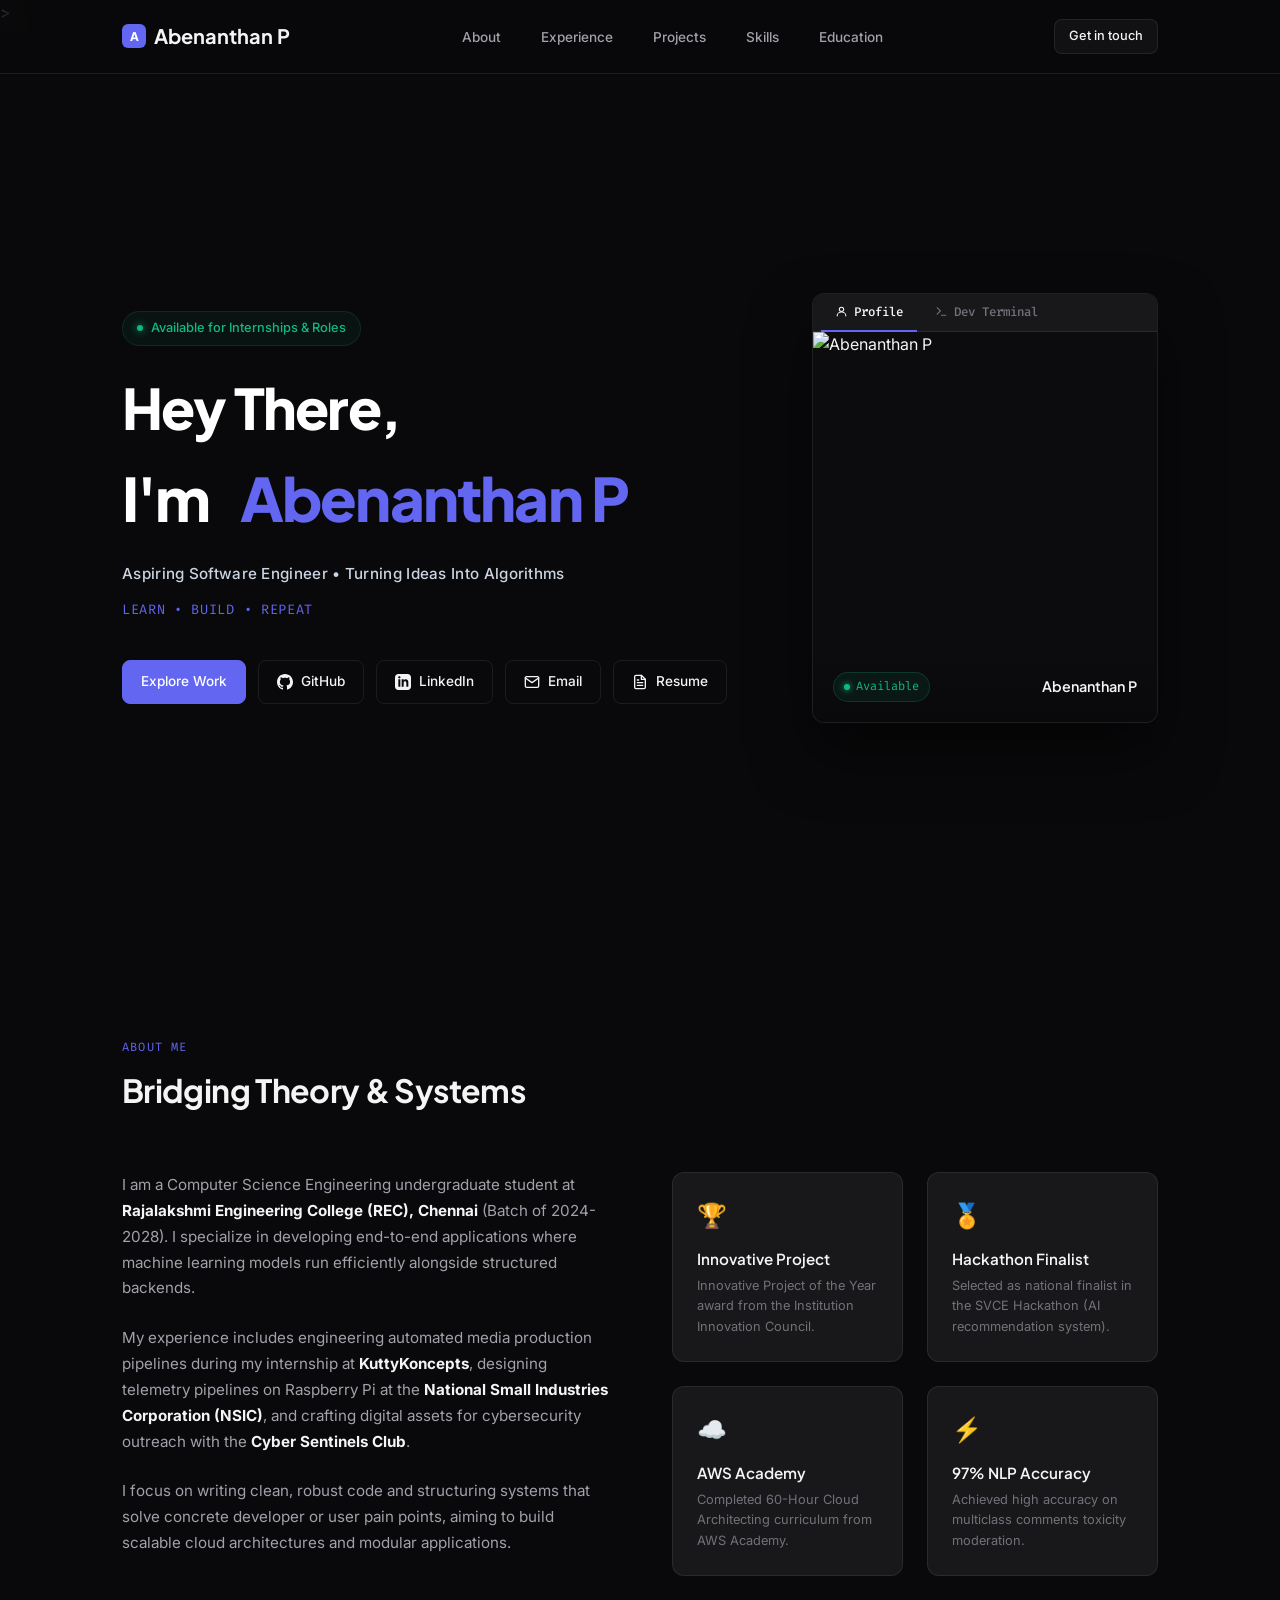
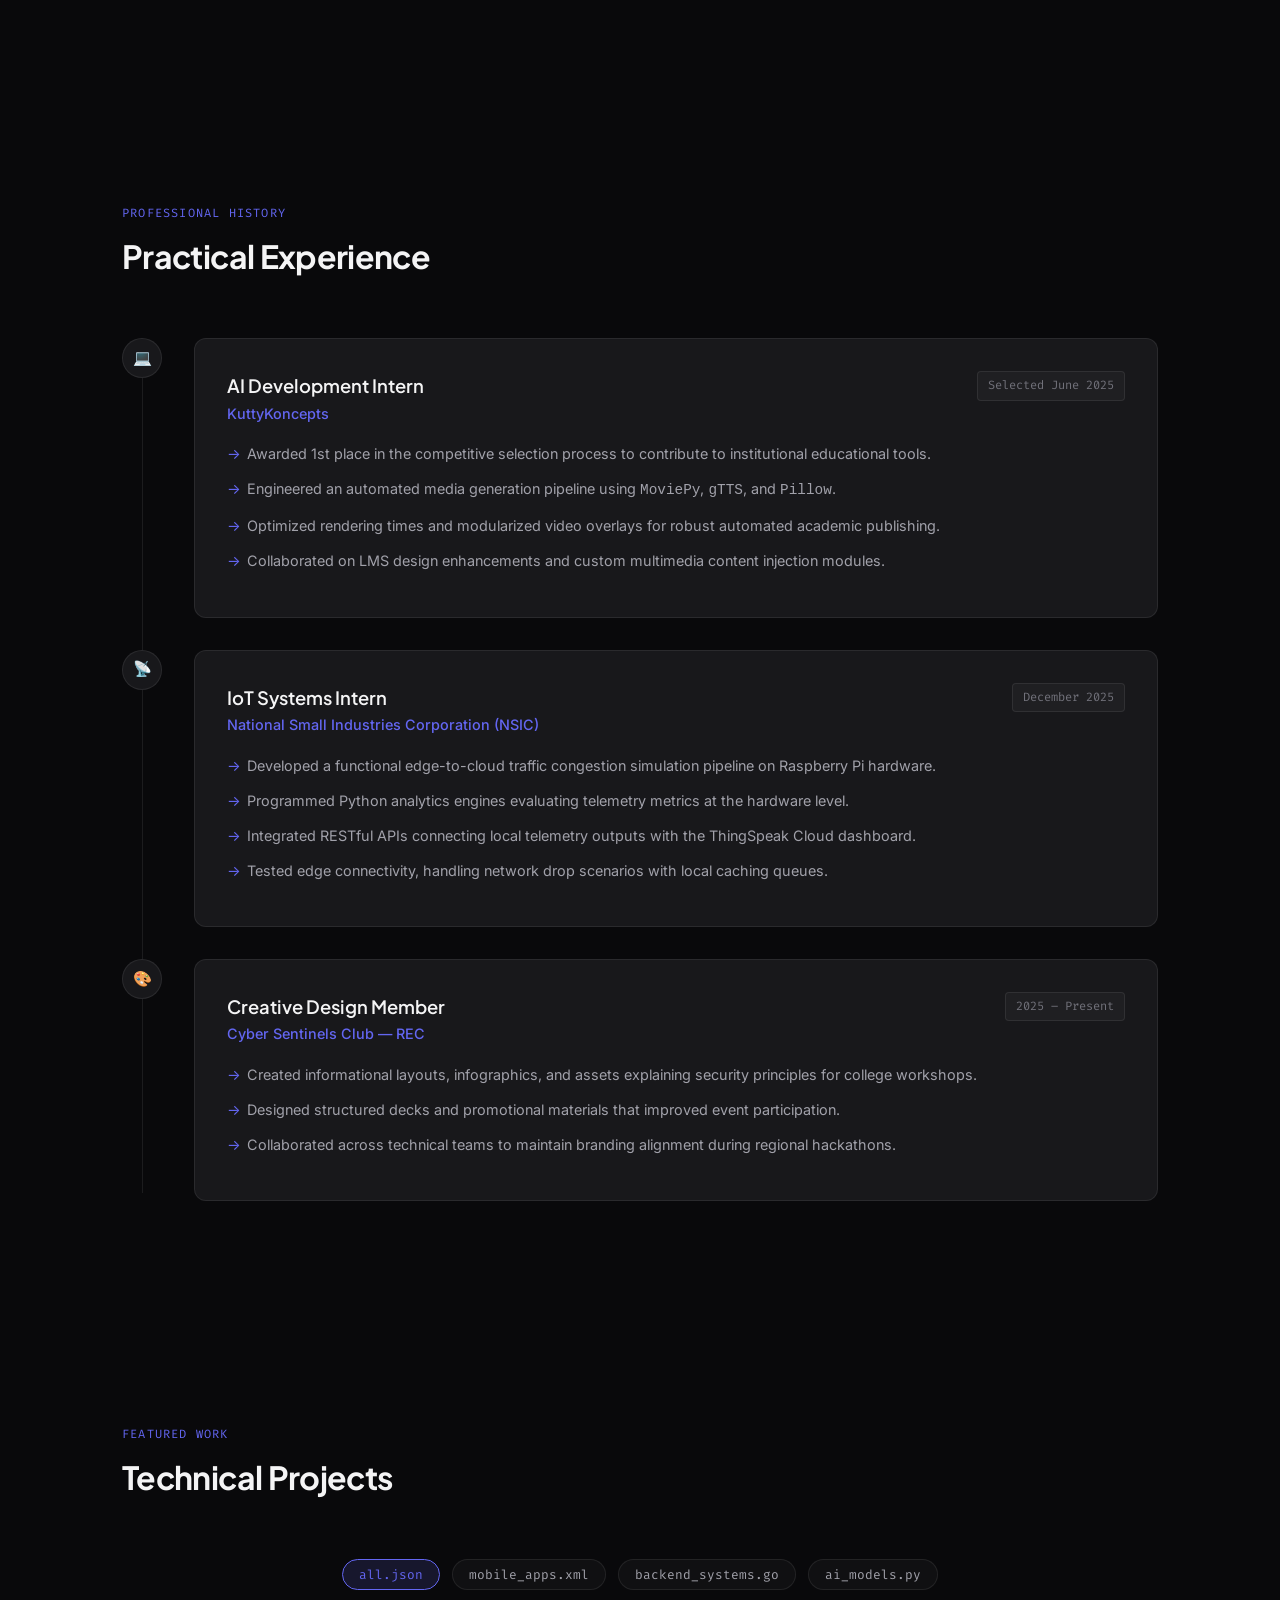
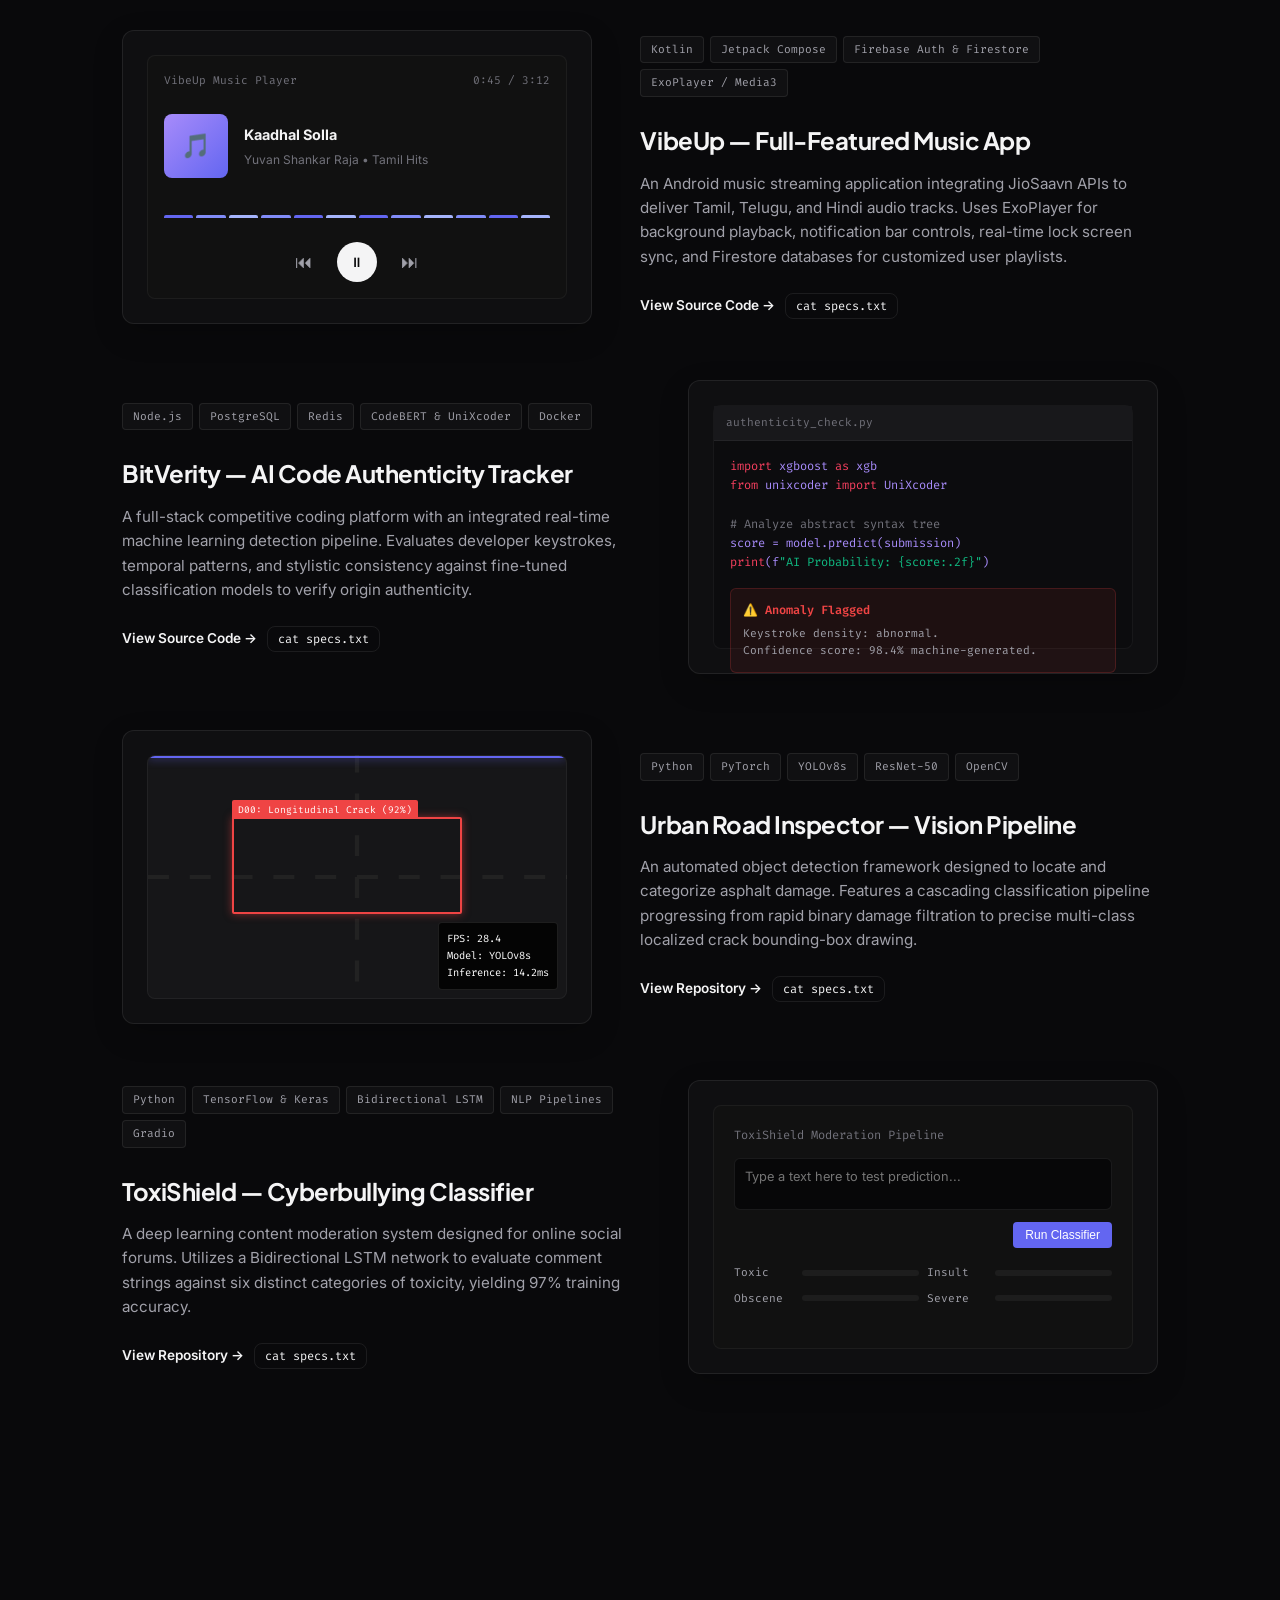
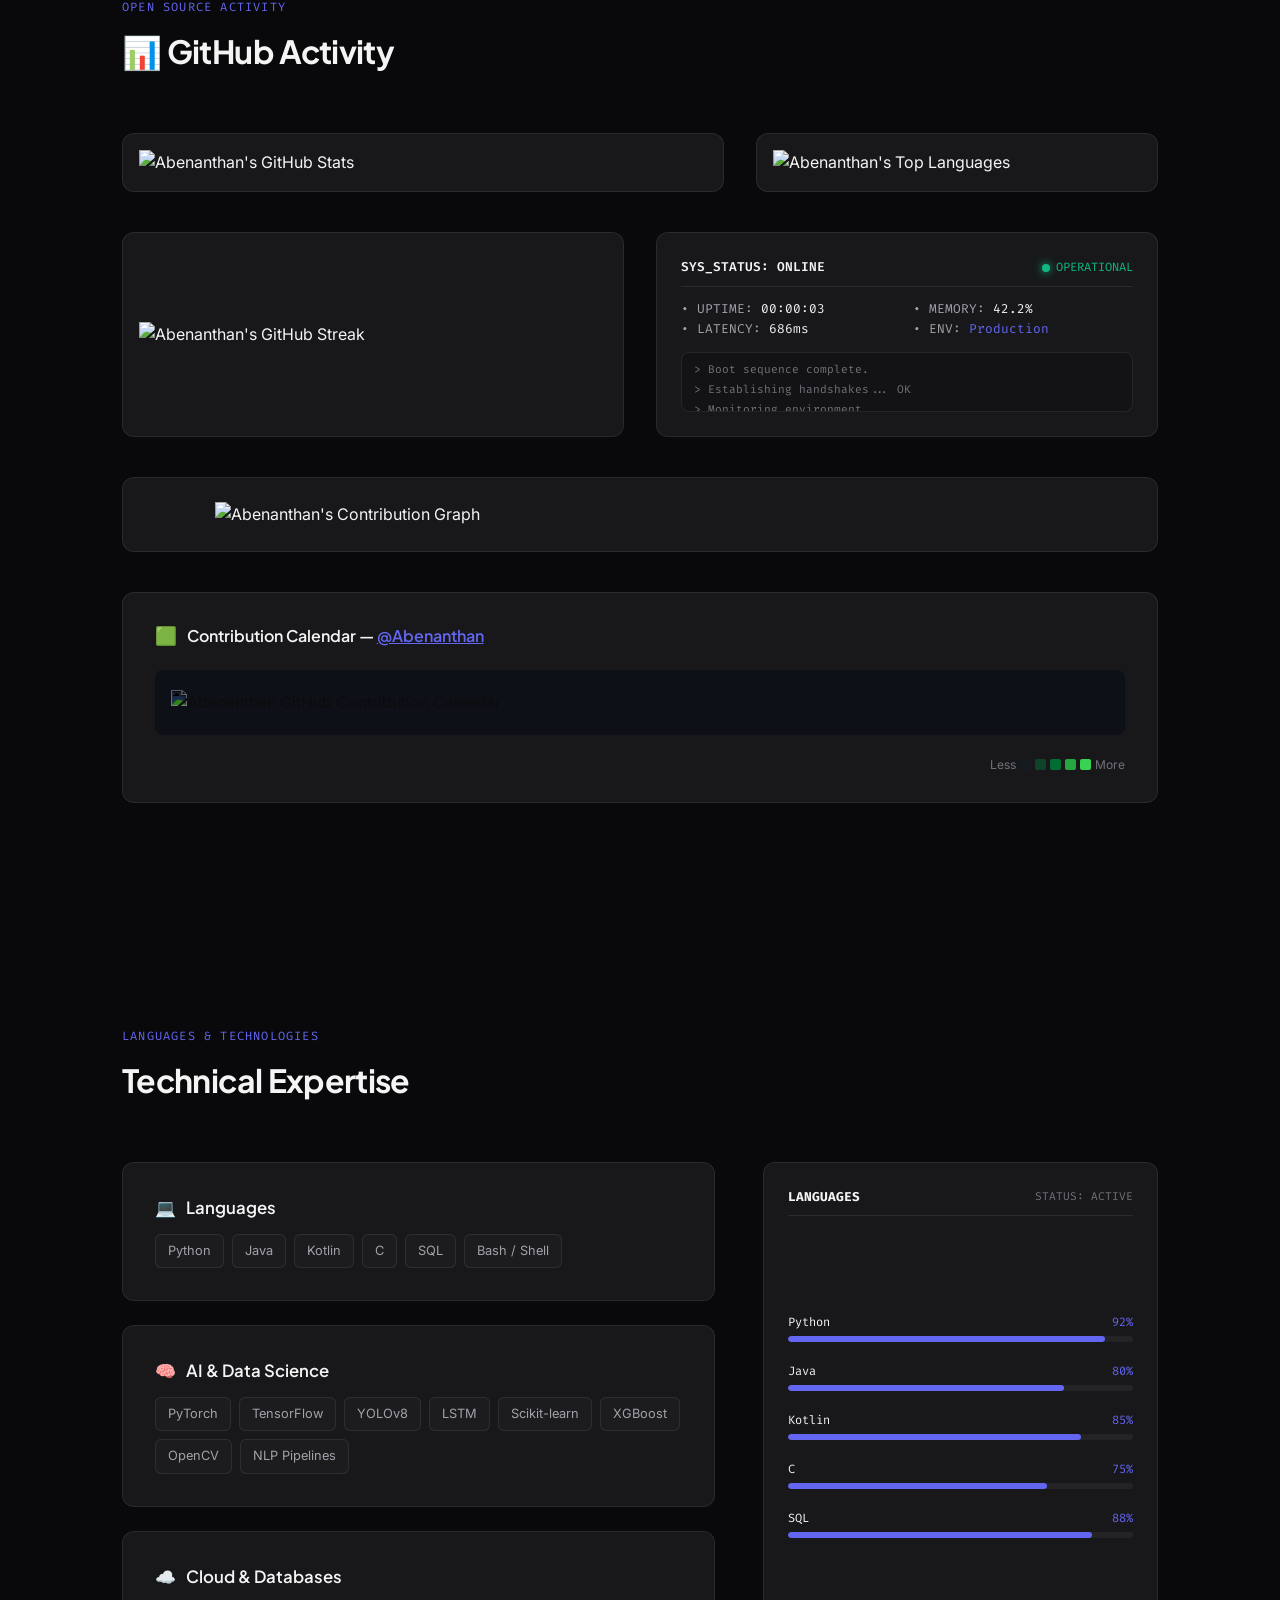
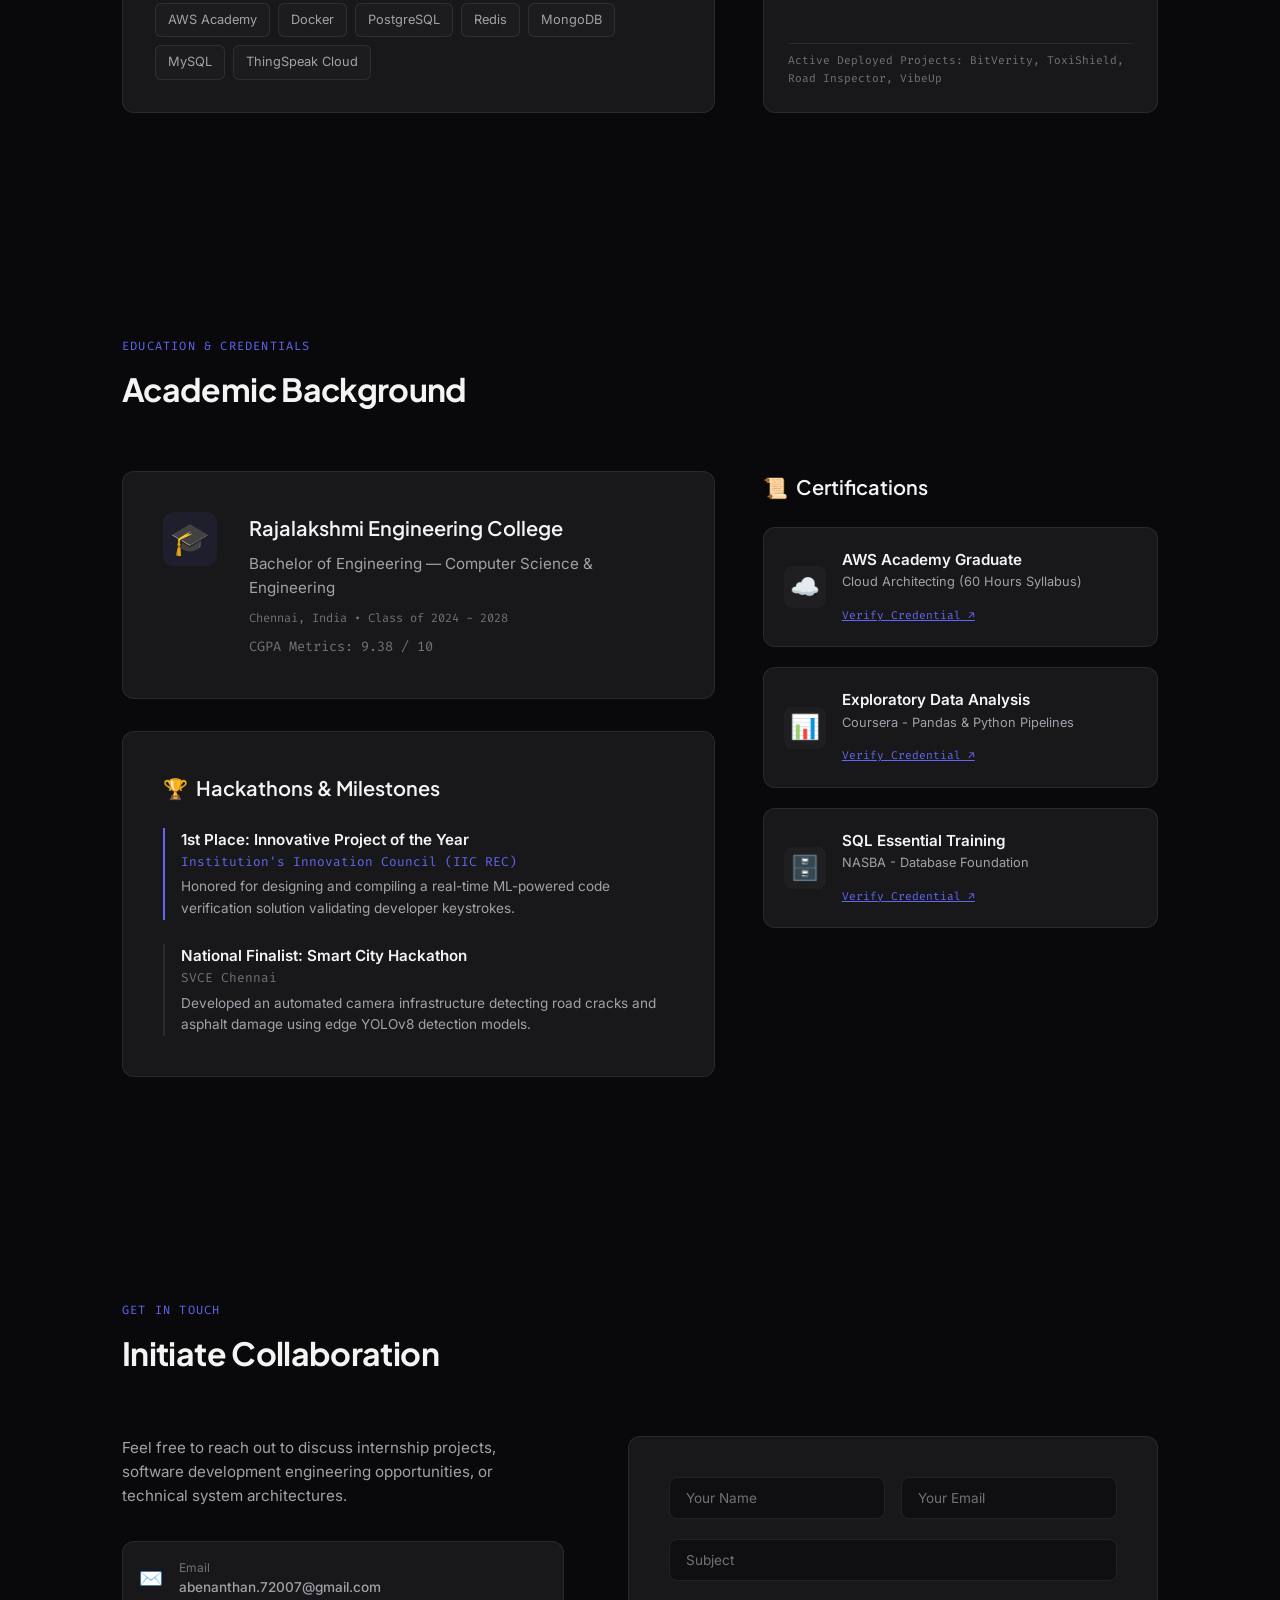
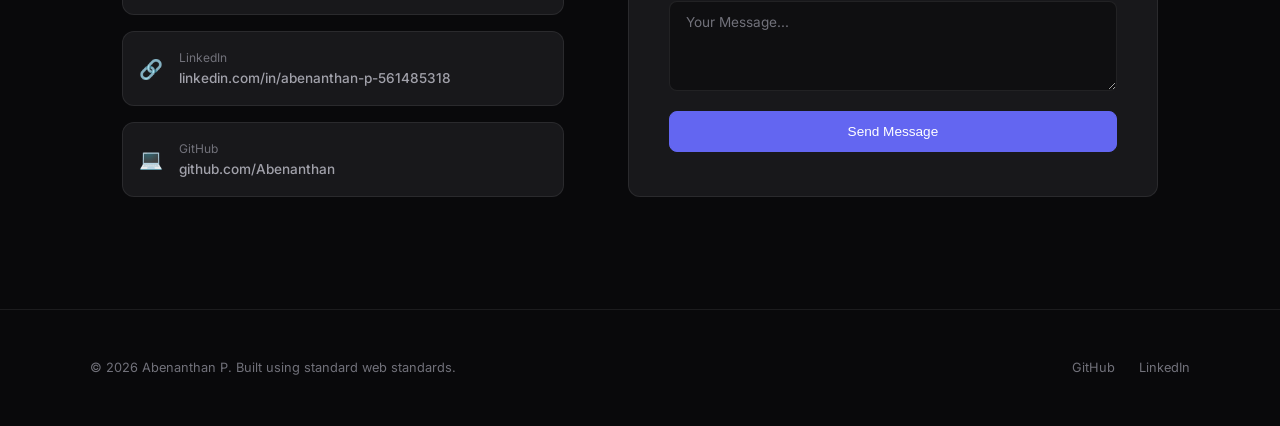
==== index.html @ 1df72260 "Portfolio changes" ====
<!DOCTYPE html>
<html lang="en">

<head>
  <meta charset="UTF-8">
  <meta name="viewport" content="width=device-width, initial-scale=1.0">
  <title>Abenanthan P — Computer Science &amp; AI Engineer</title>
  <meta name="description"
    content="Portfolio of Abenanthan P — B.E. Computer Science student at REC Chennai. Specialized in AI/ML pipelines, Full-Stack development, and IoT solutions.">
  <link rel="stylesheet" href="styles.css?v=1.1">
  <link rel="icon" href="favicon2.svg">>

</head>

<body>
  <div class="grid-bg"></div>

  <!-- NAVIGATION -->
  <header class="header" id="header">
    <nav class="nav">
      <a href="#" class="nav-logo">
        <span class="nav-logo-icon"></span>
        Abenanthan P
      </a>
      <ul class="nav-links" id="navLinks">
        <li><a href="#about">About</a></li>
        <li><a href="#experience">Experience</a></li>
        <li><a href="#projects">Projects</a></li>
        <li><a href="#skills">Skills</a></li>
        <li><a href="#education">Education</a></li>
      </ul>
      <a href="#contact" class="btn-contact-nav">Get in touch</a>
      <button class="hamburger" id="hamburger" aria-label="Toggle navigation">
        <span></span>
        <span></span>
        <span></span>
      </button>
    </nav>
  </header>

  <!-- HERO SECTION -->
  <section class="hero" id="hero">
    <div class="hero-grid">
      <div class="hero-text">
        <div class="hero-badge">
          <span class="hero-badge-dot"></span>
          Available for Internships &amp; Roles
        </div>
        <h1 class="hero-title" style="color: #ffffff; line-height: 1.35;">
          <span
            style="font-size: calc(100% - 4px); font-weight: 800; color: #ffffff; display: block; margin-bottom: 0.75rem;">Hey
            There,</span>
          I'm <span style="margin-left: 0.35em;">Abenanthan P</span>
        </h1>
        <p class="hero-subtitle"
          style="margin-bottom: 0.75rem; font-size: 0.95rem; font-weight: 500; color: #cbd5e1; letter-spacing: 0.02em;">
          Aspiring Software Engineer • Turning Ideas Into Algorithms
        </p>
        <p class="hero-subtitle"
          style="font-family: var(--font-mono); font-size: 0.85rem; color: var(--accent); margin-bottom: 2.5rem; letter-spacing: 0.05em; text-transform: uppercase;">
          Learn • Build • Repeat
        </p>
        <div class="hero-actions">
          <a href="#projects" class="btn btn-primary">Explore Work</a>
          <a href="https://github.com/Abenanthan" target="_blank" class="btn btn-secondary btn-github">
            <svg style="width:16px;height:16px;fill:currentColor" viewBox="0 0 24 24">
              <path
                d="M12 0c-6.626 0-12 5.373-12 12 0 5.302 3.438 9.8 8.207 11.387.599.111.793-.261.793-.577v-2.234c-3.338.726-4.033-1.416-4.033-1.416-.546-1.387-1.333-1.756-1.333-1.756-1.089-.745.083-.729.083-.729 1.205.084 1.839 1.237 1.839 1.237 1.07 1.834 2.807 1.304 3.492.997.107-.775.418-1.305.762-1.604-2.665-.305-5.467-1.334-5.467-5.931 0-1.311.469-2.381 1.236-3.221-.124-.303-.535-1.524.117-3.176 0 0 1.008-.322 3.301 1.23.957-.266 1.983-.399 3.003-.404 1.02.005 2.047.138 3.006.404 2.291-1.552 3.297-1.23 3.297-1.23.653 1.653.242 2.874.118 3.176.77.84 1.235 1.911 1.235 3.221 0 4.609-2.807 5.624-5.479 5.921.43.372.823 1.102.823 2.222v3.293c0 .319.192.694.801.576 4.765-1.589 8.199-6.086 8.199-11.386 0-6.627-5.373-12-12-12z" />
            </svg>
            GitHub
          </a>
          <a href="https://linkedin.com/in/abenanthan-p-561485318" target="_blank"
            class="btn btn-secondary btn-linkedin">
            <svg style="width:16px;height:16px;fill:currentColor" viewBox="0 0 24 24">
              <path
                d="M19 0h-14c-2.761 0-5 2.239-5 5v14c0 2.761 2.239 5 5 5h14c2.762 0 5-2.239 5-5v-14c0-2.761-2.238-5-5-5zm-11 19h-3v-11h3v11zm-1.5-12.268c-.966 0-1.75-.779-1.75-1.75s.784-1.75 1.75-1.75 1.75.779 1.75 1.75-.784 1.75-1.75 1.75zm13.5 12.268h-3v-5.604c0-3.368-4-3.113-4 0v5.604h-3v-11h3v1.765c1.396-2.586 7-2.777 7 2.476v6.759z" />
            </svg>
            LinkedIn
          </a>
          <a href="mailto:abenanthan.72007@gmail.com" class="btn btn-secondary btn-email">
            <svg
              style="width:16px;height:16px;fill:none;stroke:currentColor;stroke-width:2;stroke-linecap:round;stroke-linejoin:round"
              viewBox="0 0 24 24">
              <path d="M4 4h16c1.1 0 2 .9 2 2v12c0 1.1-.9 2-2 2H4c-1.1 0-2-.9-2-2V6c0-1.1.9-2 2-2z"></path>
              <polyline points="22,6 12,13 2,6"></polyline>
            </svg>
            Email
          </a>
          <a href="Abenanthan Resume.pdf" target="_blank" class="btn btn-secondary btn-resume">
            <svg
              style="width:16px;height:16px;fill:none;stroke:currentColor;stroke-width:2;stroke-linecap:round;stroke-linejoin:round"
              viewBox="0 0 24 24">
              <path d="M14 2H6a2 2 0 0 0-2 2v16a2 2 0 0 0 2 2h12a2 2 0 0 0 2-2V8z"></path>
              <polyline points="14 2 14 8 20 8"></polyline>
              <line x1="16" y1="13" x2="8" y2="13"></line>
              <line x1="16" y1="17" x2="8" y2="17"></line>
              <polyline points="10 9 9 9 8 9"></polyline>
            </svg>
            Resume
          </a>
        </div>
      </div>

      <!-- HERO PANEL: Profile / Terminal switcher -->
      <div class="hero-panel">

        <!-- Tab Bar -->
        <div class="hero-panel-tabs">
          <button class="hero-panel-tab active" id="tabProfile" onclick="heroSwitchTab('profile')">
            <svg
              style="width:13px;height:13px;fill:none;stroke:currentColor;stroke-width:2;stroke-linecap:round;stroke-linejoin:round"
              viewBox="0 0 24 24">
              <circle cx="12" cy="8" r="4" />
              <path d="M4 20c0-4 3.6-7 8-7s8 3 8 7" />
            </svg>
            Profile
          </button>
          <button class="hero-panel-tab" id="tabTerminal" onclick="heroSwitchTab('terminal')">
            <svg
              style="width:13px;height:13px;fill:none;stroke:currentColor;stroke-width:2;stroke-linecap:round;stroke-linejoin:round"
              viewBox="0 0 24 24">
              <polyline points="4 17 10 11 4 5" />
              <line x1="12" y1="19" x2="20" y2="19" />
            </svg>
            Dev Terminal
          </button>
        </div>

        <!-- Profile Panel -->
        <div class="hero-panel-pane" id="paneProfile">
          <div class="hero-profile-photo">
            <img src="assets/images/abe-image.png" alt="Abenanthan P" class="hero-profile-img">
            <div class="hero-profile-info">
              <span class="hero-profile-status"><span class="hero-profile-dot"></span>Available</span>
              <span class="hero-profile-name">Abenanthan P</span>
            </div>
          </div>
        </div>

        <!-- Terminal Panel -->
        <div class="hero-panel-pane" id="paneTerminal" style="display:none;">
          <div class="terminal-wrapper" style="box-shadow:none; border:none; border-radius:0;">
            <div class="terminal-header">
              <div class="terminal-buttons">
                <span class="terminal-btn close"></span>
                <span class="terminal-btn minimize"></span>
                <span class="terminal-btn maximize"></span>
              </div>
              <div class="terminal-title">abenanthan@rec-desktop: ~</div>
              <div style="width:36px"></div>
            </div>
            <div class="terminal-body" id="terminalBody" style="height: 290px; overflow-y: auto; cursor: text;"
              onclick="document.getElementById('terminalInput').focus()">
              <div id="terminalHistory"></div>
              <div class="terminal-input-line"
                style="display: flex; align-items: center; gap: 8px; position: relative;">
                <span class="terminal-prompt">abenanthan@rec:~$</span>
                <div style="position: relative; flex-grow: 1; display: flex; align-items: center; overflow: hidden;">
                  <span id="terminalInputDisplay"
                    style="color: #ffffff; font-family: var(--font-mono); font-size: 0.85rem; white-space: pre; z-index: 2;"></span>
                  <span class="terminal-cursor"
                    style="display: inline-block; width: 8px; height: 15px; background: #22c55e; animation: cursor-blink 1s step-end infinite; margin-left: 2px; z-index: 2;"></span>
                  <input type="text" id="terminalInput" autocomplete="off" spellcheck="false"
                    style="position: absolute; left: 0; top: 0; width: 100%; height: 100%; background: transparent; border: none; color: transparent; caret-color: transparent; font-family: var(--font-mono); font-size: 0.85rem; outline: none; padding: 0; z-index: 3;">
                </div>
              </div>
            </div>
            <div style="padding:0 1.5rem 1.5rem">
              <div class="terminal-clickable-cmds">
                <button class="terminal-cmd-pill" onclick="runTerminalCmd('whoami')">whoami</button>
                <button class="terminal-cmd-pill" onclick="runTerminalCmd('projects')">projects</button>
                <button class="terminal-cmd-pill" onclick="runTerminalCmd('tech-stack')">tech-stack</button>
                <button class="terminal-cmd-pill" onclick="runTerminalCmd('resume')">resume</button>
                <button class="terminal-cmd-pill" onclick="runTerminalCmd('clear')">clear</button>
              </div>
            </div>
          </div>
        </div>

      </div>
    </div>
  </section>

  <!-- ABOUT SECTION -->
  <section class="section" id="about">
    <div class="section-header">
      <span class="section-tag">About Me</span>
      <h2 class="section-title">Bridging Theory &amp; Systems</h2>
    </div>
    <div class="about-grid">
      <div class="about-content">
        <p>
          I am a Computer Science Engineering undergraduate student at <strong>Rajalakshmi Engineering College (REC),
            Chennai</strong> (Batch of 2024-2028). I specialize in developing end-to-end applications where machine
          learning models run efficiently alongside structured backends.
        </p>
        <p>
          My experience includes engineering automated media production pipelines during my internship at
          <strong>KuttyKoncepts</strong>, designing telemetry pipelines on Raspberry Pi at the <strong>National Small
            Industries Corporation (NSIC)</strong>, and crafting digital assets for cybersecurity outreach with the
          <strong>Cyber Sentinels Club</strong>.
        </p>
        <p>
          I focus on writing clean, robust code and structuring systems that solve concrete developer or user pain
          points, aiming to build scalable cloud architectures and modular applications.
        </p>
      </div>
      <div class="quick-facts">
        <div class="fact-card">
          <div class="fact-icon">🏆</div>
          <h3 class="fact-title">Innovative Project</h3>
          <p class="fact-desc">Innovative Project of the Year award from the Institution Innovation Council.</p>
        </div>
        <div class="fact-card">
          <div class="fact-icon">🏅</div>
          <h3 class="fact-title">Hackathon Finalist</h3>
          <p class="fact-desc">Selected as national finalist in the SVCE Hackathon (AI recommendation system).</p>
        </div>
        <div class="fact-card">
          <div class="fact-icon">☁️</div>
          <h3 class="fact-title">AWS Academy</h3>
          <p class="fact-desc">Completed 60-Hour Cloud Architecting curriculum from AWS Academy.</p>
        </div>
        <div class="fact-card">
          <div class="fact-icon">⚡</div>
          <h3 class="fact-title">97% NLP Accuracy</h3>
          <p class="fact-desc">Achieved high accuracy on multiclass comments toxicity moderation.</p>
        </div>
      </div>
    </div>
  </section>

  <!-- EXPERIENCE SECTION -->
  <section class="section" id="experience">
    <div class="section-header">
      <span class="section-tag">Professional History</span>
      <h2 class="section-title">Practical Experience</h2>
    </div>
    <div class="timeline">
      <div class="timeline-item">
        <div class="timeline-marker">💻</div>
        <div class="timeline-content">
          <div class="timeline-header-block">
            <div class="timeline-title-group">
              <h3>AI Development Intern</h3>
              <span class="timeline-company">KuttyKoncepts</span>
            </div>
            <span class="timeline-date">Selected June 2025</span>
          </div>
          <ul class="timeline-bullets">
            <li>Awarded 1st place in the competitive selection process to contribute to institutional educational tools.
            </li>
            <li>Engineered an automated media generation pipeline using <code>MoviePy</code>, <code>gTTS</code>, and
              <code>Pillow</code>.
            </li>
            <li>Optimized rendering times and modularized video overlays for robust automated academic publishing.</li>
            <li>Collaborated on LMS design enhancements and custom multimedia content injection modules.</li>
          </ul>
        </div>
      </div>

      <div class="timeline-item">
        <div class="timeline-marker">📡</div>
        <div class="timeline-content">
          <div class="timeline-header-block">
            <div class="timeline-title-group">
              <h3>IoT Systems Intern</h3>
              <span class="timeline-company">National Small Industries Corporation (NSIC)</span>
            </div>
            <span class="timeline-date">December 2025</span>
          </div>
          <ul class="timeline-bullets">
            <li>Developed a functional edge-to-cloud traffic congestion simulation pipeline on Raspberry Pi hardware.
            </li>
            <li>Programmed Python analytics engines evaluating telemetry metrics at the hardware level.</li>
            <li>Integrated RESTful APIs connecting local telemetry outputs with the ThingSpeak Cloud dashboard.</li>
            <li>Tested edge connectivity, handling network drop scenarios with local caching queues.</li>
          </ul>
        </div>
      </div>

      <div class="timeline-item">
        <div class="timeline-marker">🎨</div>
        <div class="timeline-content">
          <div class="timeline-header-block">
            <div class="timeline-title-group">
              <h3>Creative Design Member</h3>
              <span class="timeline-company">Cyber Sentinels Club — REC</span>
            </div>
            <span class="timeline-date">2025 – Present</span>
          </div>
          <ul class="timeline-bullets">
            <li>Created informational layouts, infographics, and assets explaining security principles for college
              workshops.</li>
            <li>Designed structured decks and promotional materials that improved event participation.</li>
            <li>Collaborated across technical teams to maintain branding alignment during regional hackathons.</li>
          </ul>
        </div>
      </div>
    </div>
  </section>

  <!-- PROJECTS SECTION -->
  <section class="section" id="projects">
    <div class="section-header">
      <span class="section-tag">Featured Work</span>
      <h2 class="section-title">Technical Projects</h2>
    </div>

    <!-- Filter Buttons (Developer Theme) -->
    <div class="project-filters">
      <button class="filter-btn active" id="btnFilterAll" onclick="filterProjects('all', this)">all.json</button>
      <button class="filter-btn" onclick="filterProjects('android', this)">mobile_apps.xml</button>
      <button class="filter-btn" onclick="filterProjects('system', this)">backend_systems.go</button>
      <button class="filter-btn" onclick="filterProjects('ai', this)">ai_models.py</button>
    </div>

    <div class="projects-grid">
      <!-- VibeUp -->
      <div class="project-card" data-category="android">
        <div class="project-visual">
          <div class="mockup-music">
            <div class="music-header">
              <span>VibeUp Music Player</span>
              <span id="musicTime">0:45 / 3:12</span>
            </div>
            <div class="music-track-info">
              <div class="music-art">🎵</div>
              <div class="music-details">
                <h4>Kaadhal Solla</h4>
                <p>Yuvan Shankar Raja • Tamil Hits</p>
              </div>
            </div>
            <div class="music-visualizer" id="musicBars">
              <div class="music-bar"></div>
              <div class="music-bar"></div>
              <div class="music-bar"></div>
              <div class="music-bar"></div>
              <div class="music-bar"></div>
              <div class="music-bar"></div>
              <div class="music-bar"></div>
              <div class="music-bar"></div>
              <div class="music-bar"></div>
              <div class="music-bar"></div>
              <div class="music-bar"></div>
              <div class="music-bar"></div>
            </div>
            <div class="music-controls">
              <button class="music-btn" onclick="prevTrack()">⏮</button>
              <button class="music-btn play-pause" id="playBtn" onclick="togglePlayState()">⏸</button>
              <button class="music-btn" onclick="nextTrack()">⏭</button>
            </div>
          </div>
        </div>
        <div class="project-content">
          <div class="project-tags">
            <span class="project-tag">Kotlin</span>
            <span class="project-tag">Jetpack Compose</span>
            <span class="project-tag">Firebase Auth &amp; Firestore</span>
            <span class="project-tag">ExoPlayer / Media3</span>
          </div>
          <h3 class="project-title">VibeUp — Full-Featured Music App</h3>
          <p class="project-desc">
            An Android music streaming application integrating JioSaavn APIs to deliver Tamil, Telugu, and Hindi audio
            tracks. Uses ExoPlayer for background playback, notification bar controls, real-time lock screen sync, and
            Firestore databases for customized user playlists.
          </p>
          <div class="project-links" style="display: flex; gap: 10px; align-items: center;">
            <a href="https://github.com/Abenanthan/VibeUp-Music_Streaming_App" target="_blank" class="project-link">View
              Source Code →</a>
            <button onclick="openProjectModal('vibeup')"
              style="padding: 4px 10px; font-size: 0.75rem; font-family: var(--font-mono); border-radius: var(--radius-sm); border: 1px solid var(--border); background: transparent; color: var(--text-primary); cursor: pointer; display: inline-flex; align-items: center; gap: 4px;">cat
              specs.txt</button>
          </div>
        </div>
      </div>

      <!-- BitVerity -->
      <div class="project-card alternate" data-category="system">
        <div class="project-content">
          <div class="project-tags">
            <span class="project-tag">Node.js</span>
            <span class="project-tag">PostgreSQL</span>
            <span class="project-tag">Redis</span>
            <span class="project-tag">CodeBERT &amp; UniXcoder</span>
            <span class="project-tag">Docker</span>
          </div>
          <h3 class="project-title">BitVerity — AI Code Authenticity Tracker</h3>
          <p class="project-desc">
            A full-stack competitive coding platform with an integrated real-time machine learning detection pipeline.
            Evaluates developer keystrokes, temporal patterns, and stylistic consistency against fine-tuned
            classification models to verify origin authenticity.
          </p>
          <div class="project-links" style="display: flex; gap: 10px; align-items: center;">
            <a href="https://github.com/Abenanthan/BitVerity-AI-Monitored-Programming-Platform-with-Integrated-Code-Authenticity-Detection"
              target="_blank" class="project-link">View Source Code →</a>
            <button onclick="openProjectModal('bitverity')"
              style="padding: 4px 10px; font-size: 0.75rem; font-family: var(--font-mono); border-radius: var(--radius-sm); border: 1px solid var(--border); background: transparent; color: var(--text-primary); cursor: pointer; display: inline-flex; align-items: center; gap: 4px;">cat
              specs.txt</button>
          </div>
        </div>
        <div class="project-visual">
          <div class="mockup-code">
            <div class="code-header">
              <span>authenticity_check.py</span>
            </div>
            <div class="code-content">
              <span class="code-keyword">import</span> xgboost <span class="code-keyword">as</span> xgb<br>
              <span class="code-keyword">from</span> unixcoder <span class="code-keyword">import</span>
              UniXcoder<br><br>
              <span class="code-comment"># Analyze abstract syntax tree</span><br>
              score = model.predict(submission)<br>
              <span class="code-keyword">print</span>(f<span class="code-string">"AI Probability:
                {score:.2f}"</span>)<br>

              <div class="code-alert-card">
                <div class="code-alert-title">
                  <span style="color:#ef4444">⚠️ Anomaly Flagged</span>
                </div>
                <div class="code-alert-desc">
                  Keystroke density: abnormal.<br>
                  Confidence score: 98.4% machine-generated.
                </div>
              </div>
            </div>
          </div>
        </div>
      </div>

      <!-- Road Inspector -->
      <div class="project-card" data-category="ai">
        <div class="project-visual">
          <div class="mockup-cv"
            style="background-image: linear-gradient(rgba(0,0,0,0.5), rgba(0,0,0,0.5)), url('data:image/svg+xml,<svg xmlns=%22http://www.w3.org/2000/svg%22 width=%22100%22 height=%22100%22><rect width=%22100%22 height=%22100%22 fill=%22%232c2d30%22/><line x1=%220%22 y1=%2250%22 x2=%22100%22 y2=%2250%22 stroke=%22%23444%22 stroke-dasharray=%225%22/><line x1=%2250%22 y1=%220%22 x2=%2250%22 y2=%22100%22 stroke=%22%23444%22 stroke-dasharray=%225%22/></svg>')">
            <div class="cv-scanline"></div>
            <div class="cv-bbox" style="top:25%;left:20%;width:55%;height:40%">
              <span class="cv-label">D00: Longitudinal Crack (92%)</span>
            </div>
            <div class="cv-info-pane">
              FPS: 28.4<br>
              Model: YOLOv8s<br>
              Inference: 14.2ms
            </div>
          </div>
        </div>
        <div class="project-content">
          <div class="project-tags">
            <span class="project-tag">Python</span>
            <span class="project-tag">PyTorch</span>
            <span class="project-tag">YOLOv8s</span>
            <span class="project-tag">ResNet-50</span>
            <span class="project-tag">OpenCV</span>
          </div>
          <h3 class="project-title">Urban Road Inspector — Vision Pipeline</h3>
          <p class="project-desc">
            An automated object detection framework designed to locate and categorize asphalt damage. Features a
            cascading classification pipeline progressing from rapid binary damage filtration to precise multi-class
            localized crack bounding-box drawing.
          </p>
          <div class="project-links" style="display: flex; gap: 10px; align-items: center;">
            <a href="https://github.com/Abenanthan" target="_blank" class="project-link">View Repository →</a>
            <button onclick="openProjectModal('roadinspector')"
              style="padding: 4px 10px; font-size: 0.75rem; font-family: var(--font-mono); border-radius: var(--radius-sm); border: 1px solid var(--border); background: transparent; color: var(--text-primary); cursor: pointer; display: inline-flex; align-items: center; gap: 4px;">cat
              specs.txt</button>
          </div>
        </div>
      </div>

      <!-- ToxiShield -->
      <div class="project-card alternate" data-category="ai">
        <div class="project-content">
          <div class="project-tags">
            <span class="project-tag">Python</span>
            <span class="project-tag">TensorFlow &amp; Keras</span>
            <span class="project-tag">Bidirectional LSTM</span>
            <span class="project-tag">NLP Pipelines</span>
            <span class="project-tag">Gradio</span>
          </div>
          <h3 class="project-title">ToxiShield — Cyberbullying Classifier</h3>
          <p class="project-desc">
            A deep learning content moderation system designed for online social forums. Utilizes a Bidirectional LSTM
            network to evaluate comment strings against six distinct categories of toxicity, yielding 97% training
            accuracy.
          </p>
          <div class="project-links" style="display: flex; gap: 10px; align-items: center;">
            <a href="https://github.com/Abenanthan" target="_blank" class="project-link">View Repository →</a>
            <button onclick="openProjectModal('toxishield')"
              style="padding: 4px 10px; font-size: 0.75rem; font-family: var(--font-mono); border-radius: var(--radius-sm); border: 1px solid var(--border); background: transparent; color: var(--text-primary); cursor: pointer; display: inline-flex; align-items: center; gap: 4px;">cat
              specs.txt</button>
          </div>
        </div>
        <div class="project-visual">
          <div class="mockup-nlp">
            <div class="nlp-header">ToxiShield Moderation Pipeline</div>
            <textarea class="nlp-input" id="nlpInput" rows="2"
              placeholder="Type a text here to test prediction..."></textarea>
            <button class="nlp-submit" onclick="testToxicity()">Run Classifier</button>

            <div class="nlp-results">
              <div class="nlp-bar-container">
                <span class="nlp-label">Toxic</span>
                <div class="nlp-bar">
                  <div class="nlp-fill nlp-fill-toxic" id="barToxic"></div>
                </div>
              </div>
              <div class="nlp-bar-container">
                <span class="nlp-label">Insult</span>
                <div class="nlp-bar">
                  <div class="nlp-fill nlp-fill-toxic" id="barInsult"></div>
                </div>
              </div>
              <div class="nlp-bar-container">
                <span class="nlp-label">Obscene</span>
                <div class="nlp-bar">
                  <div class="nlp-fill nlp-fill-toxic" id="barObscene"></div>
                </div>
              </div>
              <div class="nlp-bar-container">
                <span class="nlp-label">Severe</span>
                <div class="nlp-bar">
                  <div class="nlp-fill nlp-fill-toxic" id="barSevere"></div>
                </div>
              </div>
            </div>
          </div>
        </div>
      </div>
    </div>
  </section>

  <!-- GITHUB CONTRIBUTIONS & STATS SECTION -->
  <section class="section" id="github-activity">
    <div class="section-header">
      <span class="section-tag">Open Source Activity</span>
      <h2 class="section-title">📊 GitHub Activity</h2>
    </div>

    <div style="display: flex; flex-direction: column; gap: 2.5rem;">
      <!-- Row 1: Stats & Languages -->
      <div style="display: grid; grid-template-columns: 1.2fr 0.8fr; gap: 2rem;" class="github-stats-row">
        <!-- Stats Card -->
        <div class="github-card"
          style="display: flex; justify-content: center; align-items: center; padding: 1rem; background: var(--bg-card); border: 1px solid var(--border); border-radius: var(--radius);">
          <img
            src="https://github-stats-extended.vercel.app/api?username=Abenanthan&show_icons=true&theme=tokyonight&bg_color=0c0d12&hide_border=true"
            alt="Abenanthan's GitHub Stats" style="width: 100%; height: auto;" />
        </div>
        <!-- Languages Card -->
        <div class="github-card"
          style="display: flex; justify-content: center; align-items: center; padding: 1rem; background: var(--bg-card); border: 1px solid var(--border); border-radius: var(--radius);">
          <img
            src="https://github-stats-extended.vercel.app/api/top-langs/?username=Abenanthan&layout=compact&theme=tokyonight&bg_color=0c0d12&hide_border=true"
            alt="Abenanthan's Top Languages" style="width: 100%; height: auto;" />
        </div>
      </div>

      <!-- Row 2: Streak & Live Telemetry -->
      <div style="display: grid; grid-template-columns: 1fr 1fr; gap: 2rem;" class="github-stats-row">
        <!-- Streak Card -->
        <div class="github-card"
          style="display: flex; justify-content: center; align-items: center; padding: 1rem; background: var(--bg-card); border: 1px solid var(--border); border-radius: var(--radius);">
          <img
            src="https://streak-stats.demolab.com/?user=Abenanthan&theme=tokyonight&background=0c0d12&hide_border=true"
            alt="Abenanthan's GitHub Streak" style="width: 100%; height: auto;" />
        </div>
        <!-- Live System Telemetry Card -->
        <div class="github-card"
          style="padding: 1.5rem; background: var(--bg-card); border: 1px solid var(--border); border-radius: var(--radius); font-family: var(--font-mono); font-size: 0.8rem; display: flex; flex-direction: column; justify-content: space-between; min-height: 180px;">
          <div
            style="display: flex; justify-content: space-between; align-items: center; border-bottom: 1px solid var(--border); padding-bottom: 0.5rem; margin-bottom: 0.75rem;">
            <span style="color: var(--text-primary); font-weight: 600;">SYS_STATUS: ONLINE</span>
            <div style="display: flex; align-items: center; gap: 6px;">
              <span
                style="display: inline-block; width: 8px; height: 8px; background: var(--success); border-radius: 50%; box-shadow: 0 0 8px var(--success);"></span>
              <span style="color: var(--success); font-size: 0.75rem;">OPERATIONAL</span>
            </div>
          </div>
          <div
            style="display: grid; grid-template-columns: 1fr 1fr; gap: 0.75rem; color: var(--text-secondary); margin-bottom: 0.75rem;">
            <div>
              <p>• UPTIME: <span id="telemetryUptime" style="color: var(--text-primary);">00:00:00</span></p>
              <p>• LATENCY: <span id="telemetryLatency" style="color: var(--text-primary);">Calculating...</span></p>
            </div>
            <div>
              <p>• MEMORY: <span id="telemetryMemory" style="color: var(--text-primary);">42.1%</span></p>
              <p>• ENV: <span style="color: var(--accent);">Production</span></p>
            </div>
          </div>
          <div
            style="background: rgba(0,0,0,0.2); border-radius: var(--radius-sm); padding: 0.5rem 0.75rem; border: 1px solid var(--border); height: 60px; overflow: hidden; color: var(--text-muted); font-size: 0.7rem; display: flex; flex-direction: column; gap: 2px;">
            <div id="telemetryLog1">> Boot sequence complete.</div>
            <div id="telemetryLog2">> Establishing handshakes... OK</div>
            <div id="telemetryLog3">> Monitoring environment.</div>
          </div>
        </div>
      </div>

      <!-- Row 3: Contribution Activity Graph -->
      <div class="github-card"
        style="display: flex; flex-direction: column; align-items: center; padding: 1.5rem; background: var(--bg-card); border: 1px solid var(--border); border-radius: var(--radius);">
        <div style="width: 100%; display: flex; justify-content: center; overflow-x: auto;">
          <img
            src="https://github-readme-activity-graph.vercel.app/graph?username=Abenanthan&theme=tokyonight&bg_color=0c0d12&hide_border=true"
            alt="Abenanthan's Contribution Graph"
            style="width: 100%; max-width: 850px; height: auto; min-width: 600px;" />
        </div>
      </div>

      <!-- Row 4: Contribution Heatmap Calendar -->

      <div class="github-card gh-cal-card">

        <div class="gh-cal-header">

          <span class="gh-cal-icon">🟩</span>

          <span>Contribution Calendar &mdash; <a href="https://github.com/Abenanthan" target="_blank"
              style="color:var(--accent);text-decoration:underline;">@Abenanthan</a></span>

        </div>

        <div id="contribCalendarWrapper"
          style="background:#0d1117;border-radius:8px;padding:1.25rem 1rem;overflow-x:auto;">

          <div id="contribCalendar">

            <img src="https://ghchart.rshah.org/39d353/Abenanthan" alt="Abenanthan GitHub Contribution Calendar"
              class="gh-cal-img" style="filter:invert(1) hue-rotate(180deg); width:100%; height:auto; display:block;" />

          </div>


        </div>

        <div class="gh-cal-legend">

          <span>Less</span>

          <span class="gh-leg-box" style="background:#161b22;"></span>

          <span class="gh-leg-box" style="background:#0e4429;"></span>

          <span class="gh-leg-box" style="background:#006d32;"></span>

          <span class="gh-leg-box" style="background:#26a641;"></span>

          <span class="gh-leg-box" style="background:#39d353;"></span>

          <span>More</span>

        </div>

      </div>

    </div>
  </section>

  <!-- SKILLS SECTION -->
  <section class="section" id="skills">
    <div class="section-header">
      <span class="section-tag">Languages &amp; Technologies</span>
      <h2 class="section-title">Technical Expertise</h2>
    </div>

    <div class="skills-wrapper" style="display: grid; grid-template-columns: 1.2fr 0.8fr; gap: 3rem;"
      class="skills-grid-layout">
      <!-- Matrix Lists -->
      <div class="skills-matrix" style="margin: 0; display: flex; flex-direction: column; gap: 1.5rem;">
        <div class="skills-cat" data-index="0" onmouseenter="highlightSkillAxis(0)" onmouseleave="resetSkillAxis()"
          style="cursor: pointer; transition: transform 0.2s ease;">
          <div class="skills-cat-title" style="margin-bottom: 0.75rem;">
            <span class="skills-cat-icon">💻</span>
            Languages
          </div>
          <div class="skills-list">
            <span class="skill-item">Python</span>
            <span class="skill-item">Java</span>
            <span class="skill-item">Kotlin</span>
            <span class="skill-item">C</span>
            <span class="skill-item">SQL</span>
            <span class="skill-item">Bash / Shell</span>
          </div>
        </div>

        <div class="skills-cat" data-index="1" onmouseenter="highlightSkillAxis(1)" onmouseleave="resetSkillAxis()"
          style="cursor: pointer; transition: transform 0.2s ease;">
          <div class="skills-cat-title" style="margin-bottom: 0.75rem;">
            <span class="skills-cat-icon">🧠</span>
            AI &amp; Data Science
          </div>
          <div class="skills-list">
            <span class="skill-item">PyTorch</span>
            <span class="skill-item">TensorFlow</span>
            <span class="skill-item">YOLOv8</span>
            <span class="skill-item">LSTM</span>
            <span class="skill-item">Scikit-learn</span>
            <span class="skill-item">XGBoost</span>
            <span class="skill-item">OpenCV</span>
            <span class="skill-item">NLP Pipelines</span>
          </div>
        </div>

        <div class="skills-cat" data-index="2" onmouseenter="highlightSkillAxis(2)" onmouseleave="resetSkillAxis()"
          style="cursor: pointer; transition: transform 0.2s ease;">
          <div class="skills-cat-title" style="margin-bottom: 0.75rem;">
            <span class="skills-cat-icon">☁️</span>
            Cloud &amp; Databases
          </div>
          <div class="skills-list">
            <span class="skill-item">AWS Academy</span>
            <span class="skill-item">Docker</span>
            <span class="skill-item">PostgreSQL</span>
            <span class="skill-item">Redis</span>
            <span class="skill-item">MongoDB</span>
            <span class="skill-item">MySQL</span>
            <span class="skill-item">ThingSpeak Cloud</span>
          </div>
        </div>
      </div>

      <!-- Stack Telemetry Panel (Interactive Dashboard) -->
      <div class="skills-visual-panel" id="skillsVisualPanel"
        style="display: flex; flex-direction: column; background: var(--bg-card); border: 1px solid var(--border); border-radius: var(--radius); padding: 1.5rem; min-height: 280px; font-family: var(--font-mono); font-size: 0.8rem; justify-content: space-between; flex-grow: 1; max-width: 100%;">
        <div
          style="border-bottom: 1px solid var(--border); padding-bottom: 0.5rem; margin-bottom: 0.75rem; display: flex; justify-content: space-between; align-items: center;">
          <span style="font-weight: bold; color: var(--text-primary); font-family: var(--font-mono);"
            id="skillsDetailTitle">STACK_TELEMETRY</span>
          <span style="font-size: 0.7rem; color: var(--text-muted); font-family: var(--font-mono);">STATUS:
            ACTIVE</span>
        </div>
        <div id="skillsProgressBars"
          style="display: flex; flex-direction: column; gap: 0.75rem; flex-grow: 1; justify-content: center;">
          <div style="text-align: center; color: var(--text-muted); font-size: 0.75rem;">
            Hover over any expertise category on the left to output real-time stack analytics.
          </div>
        </div>
        <div
          style="border-top: 1px solid var(--border); padding-top: 0.5rem; margin-top: 0.75rem; font-size: 0.7rem; color: var(--text-muted); font-family: var(--font-mono);"
          id="skillsUsage">
          Active Deployed Projects: None
        </div>
      </div>
    </div>
  </section>

  <!-- EDUCATION & CERTIFICATIONS -->
  <section class="section" id="education">
    <div class="section-header">
      <span class="section-tag">Education &amp; Credentials</span>
      <h2 class="section-title">Academic Background</h2>
    </div>
    <div class="education-section" style="display: grid; grid-template-columns: 1.2fr 0.8fr; gap: 3rem;">

      <!-- Left Column: Education & Milestones -->
      <div style="display: flex; flex-direction: column; gap: 2rem;">
        <!-- Education Card -->
        <div class="edu-block">
          <div class="edu-shield">🎓</div>
          <div class="edu-info">
            <h3>Rajalakshmi Engineering College</h3>
            <p class="edu-degree">Bachelor of Engineering — Computer Science &amp; Engineering</p>
            <p class="edu-meta">Chennai, India • Class of 2024 - 2028</p>
            <p style="font-size: 0.85rem; color: var(--text-muted); margin-top: 0.5rem; font-family: var(--font-mono);">
              CGPA Metrics: 9.38 / 10</p>
          </div>
        </div>

        <!-- Hackathons & Achievements -->
        <div class="achievements-block"
          style="background: var(--bg-card); border: 1px solid var(--border); border-radius: var(--radius); padding: 2.5rem;">
          <h3
            style="font-family: var(--font-title); font-size: 1.25rem; font-weight: 600; margin-bottom: 1.5rem; display: flex; align-items: center; gap: 8px;">
            <span>🏆</span> Hackathons &amp; Milestones
          </h3>
          <div style="display: flex; flex-direction: column; gap: 1.5rem;">
            <!-- Milestone 1 -->
            <div style="border-left: 2px solid var(--accent); padding-left: 1rem; position: relative;">
              <h4 style="font-size: 0.95rem; font-weight: 600; color: var(--text-primary);">1st Place: Innovative
                Project of the Year</h4>
              <p
                style="font-size: 0.8rem; color: var(--accent); font-family: var(--font-mono); margin-bottom: 0.25rem;">
                Institution's Innovation Council (IIC REC)</p>
              <p style="font-size: 0.85rem; color: var(--text-secondary);">Honored for designing and compiling a
                real-time ML-powered code verification solution validating developer keystrokes.</p>
            </div>
            <!-- Milestone 2 -->
            <div style="border-left: 2px solid var(--border); padding-left: 1rem; position: relative;">
              <h4 style="font-size: 0.95rem; font-weight: 600; color: var(--text-primary);">National Finalist: Smart
                City Hackathon</h4>
              <p
                style="font-size: 0.8rem; color: var(--text-muted); font-family: var(--font-mono); margin-bottom: 0.25rem;">
                SVCE Chennai</p>
              <p style="font-size: 0.85rem; color: var(--text-secondary);">Developed an automated camera infrastructure
                detecting road cracks and asphalt damage using edge YOLOv8 detection models.</p>
            </div>
          </div>
        </div>
      </div>

      <!-- Right Column: Certifications Shelf -->
      <div class="certs-block">
        <h3
          style="font-family: var(--font-title); font-size: 1.25rem; font-weight: 600; margin-bottom: 1.5rem; display: flex; align-items: center; gap: 8px;">
          <span>📜</span> Certifications
        </h3>
        <div class="certs-list">

          <!-- AWS Certificate -->
          <div class="cert-card" style="transition: all 0.3s ease; position: relative; cursor: default;"
            onmouseenter="this.style.borderColor='var(--accent)'; this.style.transform='translateY(-4px)';"
            onmouseleave="this.style.borderColor='var(--border)'; this.style.transform='none';">
            <span class="cert-icon"
              style="font-size: 1.5rem; background: rgba(255,255,255,0.03); width: 42px; height: 42px; display: flex; align-items: center; justify-content: center; border-radius: 8px;">☁️</span>
            <div class="cert-details" style="flex-grow: 1;">
              <h4 style="font-size: 0.95rem; font-weight: 600;">AWS Academy Graduate</h4>
              <p style="font-size: 0.8rem; color: var(--text-secondary); margin-bottom: 0.5rem;">Cloud Architecting (60
                Hours Syllabus)</p>
              <a href="Certificates/AWS Academy Graduate.pdf" target="_blank"
                style="font-family: var(--font-mono); font-size: 0.7rem; color: var(--accent); text-decoration: underline;">Verify
                Credential ↗</a>
            </div>
          </div>

          <!-- EDA Certificate -->
          <div class="cert-card" style="transition: all 0.3s ease; position: relative; cursor: default;"
            onmouseenter="this.style.borderColor='var(--accent)'; this.style.transform='translateY(-4px)';"
            onmouseleave="this.style.borderColor='var(--border)'; this.style.transform='none';">
            <span class="cert-icon"
              style="font-size: 1.5rem; background: rgba(255,255,255,0.03); width: 42px; height: 42px; display: flex; align-items: center; justify-content: center; border-radius: 8px;">📊</span>
            <div class="cert-details" style="flex-grow: 1;">
              <h4 style="font-size: 0.95rem; font-weight: 600;">Exploratory Data Analysis</h4>
              <p style="font-size: 0.8rem; color: var(--text-secondary); margin-bottom: 0.5rem;">Coursera - Pandas &amp;
                Python Pipelines</p>
              <a href="Certificates/Exploratpory Data Analysis CE.pdf" target="_blank"
                style="font-family: var(--font-mono); font-size: 0.7rem; color: var(--accent); text-decoration: underline;">Verify
                Credential ↗</a>
            </div>
          </div>

          <!-- SQL Certificate -->
          <div class="cert-card" style="transition: all 0.3s ease; position: relative; cursor: default;"
            onmouseenter="this.style.borderColor='var(--accent)'; this.style.transform='translateY(-4px)';"
            onmouseleave="this.style.borderColor='var(--border)'; this.style.transform='none';">
            <span class="cert-icon"
              style="font-size: 1.5rem; background: rgba(255,255,255,0.03); width: 42px; height: 42px; display: flex; align-items: center; justify-content: center; border-radius: 8px;">🗄️</span>
            <div class="cert-details" style="flex-grow: 1;">
              <h4 style="font-size: 0.95rem; font-weight: 600;">SQL Essential Training</h4>
              <p style="font-size: 0.8rem; color: var(--text-secondary); margin-bottom: 0.5rem;">NASBA - Database
                Foundation</p>
              <a href="Certificates/SQL Essential Training NASBA.pdf" target="_blank"
                style="font-family: var(--font-mono); font-size: 0.7rem; color: var(--accent); text-decoration: underline;">Verify
                Credential ↗</a>
            </div>
          </div>

        </div>
      </div>
    </div>
  </section>

  <!-- CONTACT SECTION -->
  <section class="section" id="contact">
    <div class="section-header">
      <span class="section-tag">Get in Touch</span>
      <h2 class="section-title">Initiate Collaboration</h2>
    </div>
    <div class="contact-grid">
      <div class="contact-details">
        <p>
          Feel free to reach out to discuss internship projects, software development engineering opportunities, or
          technical system architectures.
        </p>
        <div class="contact-methods">
          <a href="mailto:abenanthan.72007@gmail.com" class="contact-method">
            <span class="contact-icon">✉️</span>
            <div class="contact-meta">
              <span>Email</span>
              <p>abenanthan.72007@gmail.com</p>
            </div>
          </a>
          <a href="https://linkedin.com/in/abenanthan-p-561485318" target="_blank" class="contact-method">
            <span class="contact-icon">🔗</span>
            <div class="contact-meta">
              <span>LinkedIn</span>
              <p>linkedin.com/in/abenanthan-p-561485318</p>
            </div>
          </a>
          <a href="https://github.com/Abenanthan" target="_blank" class="contact-method">
            <span class="contact-icon">💻</span>
            <div class="contact-meta">
              <span>GitHub</span>
              <p>github.com/Abenanthan</p>
            </div>
          </a>
        </div>
      </div>

      <form class="contact-form" onsubmit="handleContactSubmit(event)">
        <div class="form-row">
          <input type="text" name="name" class="form-input" placeholder="Your Name" required>
          <input type="email" name="email" class="form-input" placeholder="Your Email" required>
        </div>
        <input type="text" name="subject" class="form-input" placeholder="Subject">
        <textarea name="message" class="form-input" rows="4" placeholder="Your Message..." required></textarea>
        <button type="submit" class="btn btn-primary btn-submit" id="submitBtn">Send Message</button>

        <!-- Interactive Terminal feedback panel -->
        <div id="contactTerminal"
          style="display: none; margin-top: 1.5rem; background: #0b0a0e; border: 1px solid var(--border); border-radius: var(--radius); padding: 1rem; font-family: var(--font-mono); font-size: 0.75rem; color: var(--text-secondary); text-align: left;">
          <div
            style="display: flex; gap: 6px; margin-bottom: 0.5rem; border-bottom: 1px solid rgba(255,255,255,0.05); padding-bottom: 0.25rem; align-items: center;">
            <span style="color: #ef4444; font-size: 0.6rem;">●</span>
            <span style="color: #eab308; font-size: 0.6rem;">●</span>
            <span style="color: #22c55e; font-size: 0.6rem;">●</span>
            <span
              style="margin-left: auto; color: var(--text-muted); font-size: 0.65rem; font-family: var(--font-mono);">TRANSMISSION_CONCURRENT</span>
          </div>
          <div id="contactLogs"
            style="display: flex; flex-direction: column; gap: 0.25rem; font-family: var(--font-mono);">
            <!-- Logs populated dynamically -->
          </div>
        </div>
      </form>
    </div>
  </section>

  <!-- FOOTER -->
  <footer class="footer">
    <div class="footer-inner">
      <span class="footer-text">© 2026 Abenanthan P. Built using standard web standards.</span>
      <div class="footer-links">
        <a href="https://github.com/Abenanthan" target="_blank">GitHub</a>
        <a href="https://linkedin.com/in/abenanthan-p-561485318" target="_blank">LinkedIn</a>
      </div>
    </div>
  </footer>

  <script>
    // ── Interactive Contact Form — Web3Forms API Integration ──
    async function handleContactSubmit(e) {
      e.preventDefault();

      const form = e.target;
      const submitBtn = document.getElementById('submitBtn');
      const terminal = document.getElementById('contactTerminal');
      const logs = document.getElementById('contactLogs');

      const name = form.elements['name'].value.trim();
      const email = form.elements['email'].value.trim();
      const subject = form.elements['subject'].value.trim() || 'Portfolio Contact';
      const message = form.elements['message'].value.trim();

      // IMPORTANT: Replace this with your actual Web3Forms Access Key
      // Get one for free at https://web3forms.com
      const WEB3FORMS_ACCESS_KEY = "e90c5764-54e8-42ef-a9a1-37376c4c9037";

      // Disable inputs during sequence
      Array.from(form.elements).forEach(el => el.disabled = true);
      submitBtn.textContent = 'Transmitting...';

      // Reveal terminal logs
      terminal.style.display = 'block';
      logs.innerHTML = '';

      function addLog(text, color = 'var(--text-secondary)') {
        const line = document.createElement('div');
        line.style.color = color;
        line.textContent = `> ${text}`;
        logs.appendChild(line);
        terminal.scrollTop = terminal.scrollHeight;
      }

      // Animated diagnostic sequence
      await sleep(200);
      addLog('Initializing secure API transport...', 'var(--text-muted)');
      await sleep(350);
      addLog(`Sender: ${name} <${email}>`, 'var(--accent)');
      await sleep(300);
      addLog(`Subject: ${subject}`);
      await sleep(250);
      addLog('Encrypting payload for Web3Forms API...');
      await sleep(400);
      addLog('Transmitting data to server...', 'var(--text-muted)');

      if (WEB3FORMS_ACCESS_KEY === "YOUR_WEB3FORMS_ACCESS_KEY_HERE") {
        await sleep(500);
        addLog('[ERROR] Web3Forms Access Key is missing!', '#ef4444');
        addLog('Please get a key from web3forms.com and update index.html', 'var(--text-muted)');

        Array.from(form.elements).forEach(el => el.disabled = false);
        submitBtn.textContent = 'Send Message';
        return;
      }

      try {
        const response = await fetch('https://api.web3forms.com/submit', {
          method: 'POST',
          headers: {
            'Content-Type': 'application/json',
            'Accept': 'application/json'
          },
          body: JSON.stringify({
            access_key: WEB3FORMS_ACCESS_KEY,
            name: name,
            email: email,
            subject: subject,
            message: message
          })
        });

        const result = await response.json();

        if (response.status === 200) {
          await sleep(500);
          addLog('[SUCCESS] Message delivered directly to inbox.', '#22c55e');
          addLog('Awaiting response from Abenanthan...', 'var(--text-muted)');
          form.reset();
        } else {
          await sleep(500);
          addLog(`[ERROR] Transmission failed: ${result.message}`, '#ef4444');
        }
      } catch (error) {
        await sleep(500);
        addLog('[ERROR] Network failure during transmission.', '#ef4444');
      }

      // Re-enable form
      Array.from(form.elements).forEach(el => el.disabled = false);
      submitBtn.textContent = 'Send Message';
    }

    function sleep(ms) {
      return new Promise(resolve => setTimeout(resolve, ms));
    }


    // Mobile navigation toggle
    const hamburger = document.getElementById('hamburger');
    const navLinks = document.getElementById('navLinks');
    hamburger.addEventListener('click', () => {
      hamburger.classList.toggle('active');
      navLinks.classList.toggle('active');
    });

    // Change header background on scroll
    const header = document.getElementById('header');
    window.addEventListener('scroll', () => {
      if (window.scrollY > 40) {
        header.classList.add('scrolled');
      } else {
        header.classList.remove('scrolled');
      }
    });

    // Interactive Terminal Simulator logic
    const terminalInput = document.getElementById('terminalInput');
    const terminalHistory = document.getElementById('terminalHistory');
    const terminalBody = document.getElementById('terminalBody');
    const terminalInputDisplay = document.getElementById('terminalInputDisplay');

    // Run command wrapper (for click shortcuts)
    function runTerminalCmd(cmd) {
      executeCommand(cmd);
    }

    // Typewriter initialization on site load
    document.addEventListener('DOMContentLoaded', () => {
      if (terminalHistory && terminalBody) {
        setTimeout(() => {
          const lineDiv = document.createElement('div');
          lineDiv.className = 'terminal-line';
          lineDiv.innerHTML = `<span class="terminal-prompt">abenanthan@rec:~$</span> <span class="terminal-cmd" id="initCmd"></span>`;
          terminalHistory.appendChild(lineDiv);

          const cmdText = 'init-portfolio';
          let charIndex = 0;
          const initCmdSpan = document.getElementById('initCmd');

          const typeInterval = setInterval(() => {
            if (charIndex < cmdText.length) {
              if (initCmdSpan) initCmdSpan.textContent += cmdText[charIndex];
              charIndex++;
            } else {
              clearInterval(typeInterval);

              // Print output line 1
              setTimeout(() => {
                const out1 = document.createElement('div');
                out1.className = 'terminal-line text-secondary';
                out1.innerHTML = 'Initializing interactive profile... Done.';
                terminalHistory.appendChild(out1);
                terminalBody.scrollTop = terminalBody.scrollHeight;

                // Print output line 2
                setTimeout(() => {
                  const out2 = document.createElement('div');
                  out2.className = 'terminal-line text-secondary';
                  out2.innerHTML = 'Type a command below or click a quick shortcut to inspect my profile.';
                  terminalHistory.appendChild(out2);
                  terminalBody.scrollTop = terminalBody.scrollHeight;

                  // Print help prompt
                  setTimeout(() => {
                    const out3 = document.createElement('div');
                    out3.className = 'terminal-line text-muted';
                    out3.style.marginBottom = '0.75rem';
                    out3.innerHTML = "Type 'help' to see all available commands.";
                    terminalHistory.appendChild(out3);
                    terminalBody.scrollTop = terminalBody.scrollHeight;
                  }, 500);

                }, 400);

              }, 300);
            }
          }, 80);
        }, 500);
      }
    });

    // Input keyboard event handler
    if (terminalInput) {
      terminalInput.addEventListener('keydown', (e) => {
        if (e.key === 'Enter') {
          const cmd = terminalInput.value;
          executeCommand(cmd);
          terminalInput.value = '';
          if (terminalInputDisplay) {
            terminalInputDisplay.textContent = '';
          }
        }
      });

      // Synchronize text values to display element
      terminalInput.addEventListener('input', () => {
        if (terminalInputDisplay) {
          terminalInputDisplay.textContent = terminalInput.value;
        }
      });
    }

    // Command parser & executor
    let inMatrixMode = false;
    let matrixInterval = null;

    // Load saved theme on load
    const savedTheme = localStorage.getItem('pref-theme') || 'tokyonight';
    document.body.className = 'theme-' + savedTheme;

    function startMatrixEffect() {
      inMatrixMode = true;
      const canvas = document.createElement('canvas');
      canvas.className = 'terminal-matrix-canvas';
      canvas.id = 'matrixCanvas';
      terminalBody.appendChild(canvas);

      // Setup canvas size
      canvas.width = terminalBody.clientWidth;
      canvas.height = terminalBody.clientHeight;

      const ctx = canvas.getContext('2d');
      const chars = "0123456789ABCDEFGHIJKLMNOPQRSTUVWXYZ$#@%&*+-/<>[]{}";
      const fontSize = 10;
      const columns = canvas.width / fontSize;
      const drops = [];

      for (let x = 0; x < columns; x++) {
        drops[x] = 1;
      }

      function draw() {
        ctx.fillStyle = 'rgba(0, 0, 0, 0.08)';
        ctx.fillRect(0, 0, canvas.width, canvas.height);

        ctx.fillStyle = '#0f0'; // green text
        ctx.font = fontSize + 'px monospace';

        for (let i = 0; i < drops.length; i++) {
          const text = chars[Math.floor(Math.random() * chars.length)];
          ctx.fillText(text, i * fontSize, drops[i] * fontSize);

          if (drops[i] * fontSize > canvas.height && Math.random() > 0.975) {
            drops[i] = 0;
          }
          drops[i]++;
        }
      }

      matrixInterval = setInterval(draw, 33);

      const promptLine = document.querySelector('.terminal-input-line');
      if (promptLine) promptLine.style.display = 'none';

      // Print warning line in log
      const warnDiv = document.createElement('div');
      warnDiv.className = 'terminal-line text-muted';
      warnDiv.id = 'matrixWarning';
      warnDiv.innerHTML = '[MATRIX ACTIVE - Press ENTER or escape to exit]';
      terminalHistory.appendChild(warnDiv);
      terminalBody.scrollTop = terminalBody.scrollHeight;
    }

    function stopMatrixEffect() {
      inMatrixMode = false;
      clearInterval(matrixInterval);
      const canvas = document.getElementById('matrixCanvas');
      if (canvas) canvas.remove();
      const warn = document.getElementById('matrixWarning');
      if (warn) warn.remove();

      const promptLine = document.querySelector('.terminal-input-line');
      if (promptLine) promptLine.style.display = 'flex';

      const lineDiv = document.createElement('div');
      lineDiv.className = 'terminal-line text-secondary';
      lineDiv.innerHTML = 'Matrix system shutdown successfully.';
      terminalHistory.appendChild(lineDiv);
      terminalBody.scrollTop = terminalBody.scrollHeight;

      setTimeout(() => {
        terminalInput.focus();
      }, 50);
    }

    function executeCommand(rawCmd) {
      const cleanCmd = rawCmd.trim();
      const cmdLower = cleanCmd.toLowerCase();

      // If matrix active, any enter key stops it
      if (inMatrixMode) {
        stopMatrixEffect();
        return;
      }

      // Print command inside history log
      const inputLog = document.createElement('div');
      inputLog.className = 'terminal-line';
      inputLog.innerHTML = `<span class="terminal-prompt">abenanthan@rec:~$</span> <span class="terminal-cmd">${cleanCmd}</span>`;
      terminalHistory.appendChild(inputLog);

      if (cmdLower === 'clear') {
        terminalHistory.innerHTML = '';
        terminalBody.scrollTop = 0;
        return;
      }

      let outputLines = [];

      if (cmdLower === 'help') {
        outputLines = [
          'Available commands:',
          '  <span class="terminal-output highlight">whoami</span>       - About my profile & background',
          '  <span class="terminal-output highlight">projects</span>     - Key projects portfolio list',
          '  <span class="terminal-output highlight">tech-stack</span>   - Technologies, systems, and tools',
          '  <span class="terminal-output highlight">education</span>    - Academic timeline & CGPA metrics',
          '  <span class="terminal-output highlight">achievements</span> - Milestones, hackathons, and credentials',
          '  <span class="terminal-output highlight">theme</span>        - Change portfolio style & accent colors',
          '  <span class="terminal-output highlight">matrix</span>       - Start terminal digital code rain simulation',
          '  <span class="terminal-output highlight">guestbook</span>    - Read or sign the terminal guestbook',
          '  <span class="terminal-output highlight">contact</span>      - LinkedIn, GitHub, and email links',
          '  <span class="terminal-output highlight">resume</span>       - View/Download my PDF Resume document',
          '  <span class="terminal-output highlight">ls</span>           - List files in simulated terminal folder',
          '  <span class="terminal-output highlight">cat &lt;file&gt;</span>   - Output simulated file content',
          '  <span class="terminal-output highlight">clear</span>        - Clear terminal history log'
        ];
      } else if (cmdLower === 'matrix') {
        startMatrixEffect();
        return;
      } else if (cmdLower.startsWith('theme')) {
        const parts = cleanCmd.split(' ');
        const tName = parts[1] ? parts[1].toLowerCase().trim() : '';
        const allowed = ['tokyonight', 'dracula', 'cyberpunk', 'nord'];
        if (!tName || !allowed.includes(tName)) {
          outputLines = [
            'Usage: theme &lt;theme-name&gt;',
            'Available themes:',
            '  - <span style="color:#6366f1">tokyonight</span> (default dark indigo)',
            '  - <span style="color:#bd93f9">dracula</span>     (classic vampire purple)',
            '  - <span style="color:#ff007f">cyberpunk</span>   (neon pink accent)',
            '  - <span style="color:#88c0d0">nord</span>        (arctic cool ice blue)'
          ];
        } else {
          document.body.className = 'theme-' + tName;
          localStorage.setItem('pref-theme', tName);
          outputLines = [
            `Theme successfully switched to <span class="highlight">${tName}</span>.`
          ];
        }
      } else if (cmdLower.startsWith('guestbook')) {
        let entries = [];
        try {
          entries = JSON.parse(localStorage.getItem('abenanthan_guestbook')) || [];
        } catch (e) {
          entries = [];
        }
        if (entries.length === 0) {
          entries = [
            { name: "Balaji", msg: "Amazing terminal portfolio! Love the clean Tokyo Night theme.", date: "2026-07-04" },
            { name: "Anish", msg: "The details modal and interactive console are super fast.", date: "2026-07-05" }
          ];
          localStorage.setItem('abenanthan_guestbook', JSON.stringify(entries));
        }

        const parts = cleanCmd.split(' ');
        if (parts[1] === 'sign') {
          // parse guestbook sign "message" --name="name"
          const msgMatch = cleanCmd.match(/sign\s+["']([^"']+)["']/);
          const nameMatch = cleanCmd.match(/--name=["']([^"']+)["']/);
          const msg = msgMatch ? msgMatch[1] : '';
          const name = nameMatch ? nameMatch[1] : 'Anonymous';

          if (!msg) {
            outputLines = [
              'Usage: guestbook sign "your message" --name="your name"'
            ];
          } else {
            const newEntry = {
              name: name,
              msg: msg,
              date: new Date().toISOString().split('T')[0]
            };
            entries.push(newEntry);
            localStorage.setItem('abenanthan_guestbook', JSON.stringify(entries));
            outputLines = [
              'Thank you! Your signature has been saved to the guestbook.',
              `  "${msg}" - ${name}`
            ];
          }
        } else {
          outputLines = [
            '┌── [ Terminal Guestbook ] ────────────────────────────────┐'
          ];
          entries.forEach(e => {
            outputLines.push(`  * ${e.name} (${e.date}): "${e.msg}"`);
          });
          outputLines.push('└──────────────────────────────────────────────────────────┘');
          outputLines.push('To sign: guestbook sign "message" --name="your name"');
        }
      } else if (cmdLower === 'whoami') {
        outputLines = [
          'abenanthan',
          'Computer Science Engineering student at Rajalakshmi Engineering College (REC) Chennai.',
          'Specializing in full-stack engineering, AI/ML pipelines, and neural networks.'
        ];
      } else if (cmdLower === 'projects') {
        outputLines = [
          'Core Project Portfolio:',
          '  * <span class="terminal-output highlight">BitVerity</span>     - ML-based keystroke & compilation code authenticity validator.',
          '  * <span class="terminal-output highlight">ToxiShield</span>    - NLP text moderation filter powered by custom LSTMs.',
          '  * <span class="terminal-output highlight">Road Inspector</span> - YOLOv8 computer vision model detecting road cracks.',
          '  * <span class="terminal-output highlight">VibeUp</span>        - Dynamic CSS/JS audio player with reactive equalizer visualizer.'
        ];
      } else if (cmdLower === 'tech-stack' || cmdLower === 'techstack' || cmdLower === 'skills') {
        outputLines = [
          '┌── [ Tech Skills & Competencies ] ─────────────────────────┐',
          '│ Python      [■■■■■■■■■□] 90%   (PyTorch, TensorFlow, ML) │',
          '│ Java/Kotlin [■■■■■■■■□□] 80%   (System structures & dev)  │',
          '│ Web Systems [■■■■■■■■■□] 90%   (NodeJS, dynamic stacks)   │',
          '│ Cloud/DevOps[■■■■■■■□□□] 70%   (AWS Graduate, Docker, Git)│',
          '└──────────────────────────────────────────────────────────┘'
        ];
      } else if (cmdLower === 'education') {
        outputLines = [
          '┌── [ Academic Timeline ] ─────────────────────────────────┐',
          '│ Rajalakshmi Engineering College (REC), Chennai (2024-2028)│',
          '│ B.E. Computer Science and Engineering                     │',
          '│ Current CGPA: 9.38 / 10                                  │',
          '└──────────────────────────────────────────────────────────┘'
        ];
      } else if (cmdLower === 'achievements') {
        outputLines = [
          '- 1st Place: Recipient of the Innovative Project of the Year Award from IIC REC.',
          '- Finalist: SVCE National Level Smart City Hackathon.',
          '- Certified: AWS Academy Graduate - Cloud Architecting.'
        ];
      } else if (cmdLower === 'contact') {
        outputLines = [
          'Mail     : abenanthan.72007@gmail.com',
          'LinkedIn : linkedin.com/in/abenanthan-p-561485318',
          'GitHub   : github.com/Abenanthan'
        ];
      } else if (cmdLower === 'resume') {
        outputLines = [
          'Resume file loaded successfully. Click below to view:',
          '  <a href="Abenanthan Resume.pdf" target="_blank" style="color: var(--accent); text-decoration: underline; font-weight: bold;">[Abenanthan_Resume.pdf]</a>'
        ];
      } else if (cmdLower === 'ls') {
        outputLines = [
          'about.md    projects.txt    tech-stack.sh    resume.pdf'
        ];
      } else if (cmdLower === 'pwd') {
        outputLines = [
          '/home/abenanthan'
        ];
      } else if (cmdLower === 'date') {
        outputLines = [
          new Date().toString()
        ];
      } else if (cmdLower.startsWith('echo ')) {
        outputLines = [
          cleanCmd.substring(5)
        ];
      } else if (cmdLower.startsWith('cat ')) {
        const file = cmdLower.substring(4).trim();
        if (file === 'about.md') {
          outputLines = [
            'B.E. Computer Science student at REC Chennai.',
            'Specializing in AI/ML pipelines, deep learning systems, and full-stack software.',
            'Winner: Innovative Project of the Year from IIC.'
          ];
        } else if (file === 'projects.txt') {
          outputLines = [
            'Highlighted Projects:',
            '  - BitVerity (AI Code Authenticity Verification Platform)',
            '  - ToxiShield (NLP LSTM Moderation Tool)',
            '  - Road Inspector (YOLOv8 Computer Vision CV Model)'
          ];
        } else if (file === 'tech-stack.sh') {
          outputLines = [
            'Languages: Python, Java, Kotlin, C, SQL, Bash',
            'Frameworks: PyTorch, TensorFlow, YOLOv8, Node.js',
            'Cloud/Infra: AWS, Docker, Linux Administration'
          ];
        } else if (file === 'resume.pdf') {
          outputLines = [
            'Resume Document Link:',
            '  <a href="Abenanthan Resume.pdf" target="_blank" style="color: var(--accent); text-decoration: underline;">[Download/View Abenanthan_Resume.pdf]</a>'
          ];
        } else {
          outputLines = [
            `cat: ${file}: No such file or directory`
          ];
        }
      } else if (cmdLower === './tech-stack.sh') {
        executeCommand('cat tech-stack.sh');
        return;
      } else if (cmdLower === './run-diagnostics') {
        outputLines = [
          'Running diagnostics...',
          '[OK] Git contributions fetched successfully',
          '[OK] Core ML pipeline interfaces validated',
          '[OK] AWS cloud architecting credentials active'
        ];
      } else {
        outputLines = [
          `bash: ${cleanCmd}: command not found`,
          'Type <span class="terminal-output highlight">help</span> to list all available commands.'
        ];
      }

      // Add each output line to history
      outputLines.forEach(line => {
        const lineDiv = document.createElement('div');
        lineDiv.className = 'terminal-line text-secondary';
        lineDiv.innerHTML = line;
        terminalHistory.appendChild(lineDiv);
      });

      // Auto scroll to bottom
      terminalBody.scrollTop = terminalBody.scrollHeight;
    }
    // Live interactive music mockup control logic
    let isPlaying = true;
    const playBtn = document.getElementById('playBtn');
    const musicBars = document.getElementById('musicBars');
    const musicTime = document.getElementById('musicTime');

    function togglePlayState() {
      isPlaying = !isPlaying;
      if (isPlaying) {
        playBtn.textContent = '⏸';
        musicBars.style.opacity = '1';
        musicTime.textContent = '0:45 / 3:12';
        Array.from(musicBars.children).forEach(bar => {
          bar.style.animationPlayState = 'running';
        });
      } else {
        playBtn.textContent = '▶';
        musicTime.textContent = 'Paused';
        Array.from(musicBars.children).forEach(bar => {
          bar.style.animationPlayState = 'paused';
        });
      }
    }

    function prevTrack() {
      alert("Simulated: Switched to previous playlist item.");
    }
    function nextTrack() {
      alert("Simulated: Switched to next playlist item.");
    }

    // Live ToxiShield classifier simulation
    function testToxicity() {
      const input = document.getElementById('nlpInput').value.trim().toLowerCase();
      const barToxic = document.getElementById('barToxic');
      const barInsult = document.getElementById('barInsult');
      const barObscene = document.getElementById('barObscene');
      const barSevere = document.getElementById('barSevere');

      if (!input) {
        alert("Please enter a string first.");
        return;
      }

      let scores = { toxic: 2, insult: 1, obscene: 1, severe: 0 };

      if (input.includes('hate') || input.includes('stupid') || input.includes('idiot')) {
        scores = { toxic: 85, insult: 70, obscene: 45, severe: 20 };
      } else if (input.includes('kill') || input.includes('die')) {
        scores = { toxic: 98, insult: 88, obscene: 92, severe: 80 };
      } else if (input.includes('hello') || input.includes('good') || input.includes('nice')) {
        scores = { toxic: 1, insult: 1, obscene: 0, severe: 0 };
      } else {
        // Random but low scores for safe text
        scores = { toxic: 12, insult: 8, obscene: 4, severe: 1 };
      }

      barToxic.style.width = scores.toxic + '%';



      barInsult.style.width = scores.insult + '%';
      barObscene.style.width = scores.obscene + '%';
      barSevere.style.width = scores.severe + '%';
    }





    // ── Projects Filtering & Modal System ──
    const projectData = {
      vibeup: {
        specs: `[VibeUp Project Specifications]
=========================================
App Title      : VibeUp Music Streaming
Target OS      : Android 8.0+ (API 26)
Architecture   : MVVM Clean Architecture
UI Core        : Jetpack Compose with custom material components
Audio Engine   : ExoPlayer / Media3 background audio sessions
Data Services  : Unofficial JioSaavn API + Firebase Firestore`,
        readme: `# VibeUp Music App
An Android music streaming application integrating JioSaavn APIs to deliver Tamil, Telugu, and Hindi audio tracks. 

## Technical Details:
- Uses **ExoPlayer/Media3** for audio streaming, notification controller integrations, and lock screen sync.
- Uses **Firestore** for managing user playlists and favorites states.
- Fully written in Kotlin with Jetpack Compose layouts.`,
        install: `#!/bin/bash
# Clone the repository
git clone https://github.com/Abenanthan/VibeUp-Music_Streaming_App.git
cd VibeUp-Music_Streaming_App

# Build project and run tests
./gradlew assembleDebug
adb install app/build/outputs/apk/debug/app-debug.apk`
      },
      bitverity: {
        specs: `[BitVerity Project Specifications]
=========================================
Platform Name  : BitVerity AI Coding
Main Stack     : Node.js, Express, PostgreSQL, Redis
Worker Engine  : Docker sandbox code compilation
Biometrics     : Keystroke latency classification
ML Classifier  : fine-tuned CodeBERT, UniXcoder, XGBoost`,
        readme: `# BitVerity AI-Monitored Programming
A full-stack competitive coding platform with an integrated real-time machine learning detection pipeline.

## Core Pipelines:
- **Sandbox**: Isolates code runs using temporary Docker containers.
- **Biometric verification**: Models developer keystrokes and typing patterns.
- **Stylistic analysis**: Compares syntactic patterns via transformer models to confirm authenticity.`,
        install: `# Clone the repo
git clone https://github.com/Abenanthan/BitVerity-AI-Monitored-Programming-Platform-with-Integrated-Code-Authenticity-Detection.git
cd BitVerity-AI-Monitored-Programming-Platform

# Configure postgres and redis credentials in .env
npm install
docker-compose up --build -d
npm run start:worker`
      },
      roadinspector: {
        specs: `[Road Inspector Project Specifications]
=========================================
System Name    : Urban Road Inspector
Language       : Python 3.10+
Core Framework : PyTorch, YOLOv8s, OpenCV
Detection Time : 14.2ms per frame (approx. 28.4 FPS)
Validation Set : Japan/India custom road damage datasets`,
        readme: `# Urban Road Inspector
An automated object detection framework designed to locate and categorize asphalt damage.

## System Features:
- Cascading verification: Fast binary filter followed by fine-grained YOLO detector.
- Auto labeling and box rendering on video frames.
- Identifies potholes, transverse cracks, and longitudinal damage.`,
        install: `# Create virtual environment
python -m venv venv
source venv/bin/activate # or venv\\Scripts\\activate on Windows

# Install frameworks
pip install -r requirements.txt
python detect.py --weights yolov8s_road.pt --source test_video.mp4`
      },
      toxishield: {
        specs: `[ToxiShield Project Specifications]
=========================================
App Name       : ToxiShield Moderation
Core Model     : Bidirectional LSTM (Keras)
Embedding      : GloVe word vectors (100d)
Accuracy       : 97.4% validation accuracy
Sandboxed UI   : Gradio test deployment interface`,
        readme: `# ToxiShield Cyberbullying Classifier
A deep learning content moderation system designed for online social forums.

## Model Logic:
- Tokenizer: 25,000 word vocab threshold.
- Architecture: Embedding Layer -> Bidirectional LSTM -> Fully Connected Dense Layers.
- Multi-label classification: outputs probabilities for Toxic, Insult, Obscene, and Severe Toxic categories.`,
        install: `# Install dependencies
pip install tensorflow keras numpy gradio opencv-python

# Run test server
python app.py --port 7860`
      }
    };

    let activeProject = '';
    let activeTab = 'specs';

    function filterProjects(category, btn) {
      // Toggle active filter button class
      document.querySelectorAll('.filter-btn').forEach(b => b.classList.remove('active'));
      btn.classList.add('active');

      // Filter project cards
      const cards = document.querySelectorAll('.project-card');
      cards.forEach(card => {
        const cardCat = card.getAttribute('data-category');
        if (category === 'all' || cardCat === category) {
          card.classList.remove('filtered-out');
        } else {
          card.classList.add('filtered-out');
        }
      });
    }

    function openProjectModal(projectId) {
      activeProject = projectId;
      activeTab = 'specs';

      // Update sidebar file list based on project files
      const sidebar = document.getElementById('modalFileSidebar');
      sidebar.innerHTML = `
        <div style="text-transform: uppercase; font-size: 0.65rem; letter-spacing: 0.05em; color: var(--text-muted); margin-bottom: 8px; font-weight: bold; padding-left: 8px;">Workspace</div>
        <div class="sidebar-file-item active" id="sideSpecs" onclick="switchModalTab('specs')">📄 specs.txt</div>
        <div class="sidebar-file-item" id="sideReadme" onclick="switchModalTab('readme')">📄 README.md</div>
        <div class="sidebar-file-item" id="sideInstall" onclick="switchModalTab('install')">📄 install.sh</div>
      `;

      // Update title filename
      document.getElementById('modalFilename').textContent = projectId + '_specs.txt';

      // Set content
      updateModalBody();

      // Show modal
      document.getElementById('projectModal').classList.add('active');
      document.body.style.overflow = 'hidden'; // Lock background scroll
    }

    function closeProjectModal() {
      document.getElementById('projectModal').classList.remove('active');
      document.body.style.overflow = ''; // Unlock scroll
    }

    function switchModalTab(tabId) {
      activeTab = tabId;

      // Update tabs UI
      document.querySelectorAll('.editor-tab').forEach(t => t.classList.remove('active'));
      document.querySelectorAll('.sidebar-file-item').forEach(i => i.classList.remove('active'));

      if (tabId === 'specs') {
        document.getElementById('tabSpecs').classList.add('active');
        document.getElementById('sideSpecs').classList.add('active');
        document.getElementById('modalFilename').textContent = activeProject + '_specs.txt';
      } else if (tabId === 'readme') {
        document.getElementById('tabReadme').classList.add('active');
        document.getElementById('sideReadme').classList.add('active');
        document.getElementById('modalFilename').textContent = 'README.md';
      } else if (tabId === 'install') {
        document.getElementById('tabInstall').classList.add('active');
        document.getElementById('sideInstall').classList.add('active');
        document.getElementById('modalFilename').textContent = 'install.sh';
      }

      updateModalBody();
    }

    function updateModalBody() {
      const editorBody = document.getElementById('modalEditorBody');
      const rawContent = projectData[activeProject][activeTab];

      if (activeTab === 'readme') {
        // Simple markdown parsing to HTML (just bullet lists and headers for simplicity)
        let html = rawContent
          .replace(/^# (.*$)/gim, '<h3 style="color:#ffffff; margin-bottom:12px; border-bottom: 1px solid var(--border); padding-bottom: 6px;">$1</h3>')
          .replace(/^## (.*$)/gim, '<h4 style="color:#ffffff; margin-top:16px; margin-bottom:8px;">$1</h4>')
          .replace(/\*\*(.*?)\*\*/g, '<strong style="color:var(--accent); font-weight:600;">$1</strong>')
          .replace(/^- (.*$)/gim, '<li style="margin-left: 1rem; margin-bottom: 4px;">$1</li>')
          .replace(/\n/g, '<br>');
        editorBody.innerHTML = `<div style="font-family: var(--font-main); color: var(--text-secondary);">${html}</div>`;
      } else {
        // Monospace text or code output
        editorBody.innerHTML = `<pre style="font-family: var(--font-mono); color: var(--text-primary); white-space: pre-wrap; margin: 0;">${escapeHtml(rawContent)}</pre>`;
      }
    }

    function escapeHtml(text) {
      return text
        .replace(/&/g, "&amp;")
        .replace(/</g, "&lt;")
        .replace(/>/g, "&gt;")
        .replace(/"/g, "&quot;")
        .replace(/'/g, "&#039;");
    }


    // ── Skills Stack Telemetry Panel Controller ──
    const skillData = {
      0: {
        title: "LANGUAGES",
        usage: "BitVerity, ToxiShield, Road Inspector, VibeUp",
        skills: [
          { name: "Python", pct: 92 },
          { name: "Java", pct: 80 },
          { name: "Kotlin", pct: 85 },
          { name: "C", pct: 75 },
          { name: "SQL", pct: 88 }
        ]
      },
      1: {
        title: "AI & DATA SCIENCE",
        usage: "ToxiShield, Urban Road Inspector, BitVerity",
        skills: [
          { name: "PyTorch", pct: 95 },
          { name: "TensorFlow", pct: 85 },
          { name: "YOLOv8", pct: 90 },
          { name: "Scikit-Learn", pct: 88 },
          { name: "OpenCV", pct: 82 }
        ]
      },
      2: {
        title: "CLOUD & DATABASES",
        usage: "BitVerity, ToxiShield",
        skills: [
          { name: "AWS Services", pct: 80 },
          { name: "Docker Containerization", pct: 78 },
          { name: "PostgreSQL Database", pct: 85 },
          { name: "Redis Memory Cache", pct: 82 },
          { name: "MongoDB NoSQL", pct: 75 }
        ]
      }
    };

    function highlightSkillAxis(index) {
      const data = skillData[index];
      if (!data) return;

      // Update Title
      document.getElementById('skillsDetailTitle').textContent = data.title;

      // Update Usage Projects
      document.getElementById('skillsUsage').textContent = "Active Deployed Projects: " + data.usage;

      // Update progress bars
      const container = document.getElementById('skillsProgressBars');
      container.innerHTML = ''; // Clear previous

      data.skills.forEach(skill => {
        const item = document.createElement('div');
        item.style.marginBottom = '0.5rem';

        const labelRow = document.createElement('div');
        labelRow.style.display = 'flex';
        labelRow.style.justifyContent = 'space-between';
        labelRow.style.marginBottom = '4px';
        labelRow.style.fontSize = '0.75rem';
        labelRow.style.fontFamily = 'var(--font-mono)';

        const nameSpan = document.createElement('span');
        nameSpan.textContent = skill.name;
        nameSpan.style.color = 'var(--text-primary)';

        const pctSpan = document.createElement('span');
        pctSpan.textContent = skill.pct + '%';
        pctSpan.style.color = 'var(--accent)';

        labelRow.appendChild(nameSpan);
        labelRow.appendChild(pctSpan);

        const track = document.createElement('div');
        track.style.background = 'rgba(255,255,255,0.05)';
        track.style.height = '6px';
        track.style.borderRadius = '3px';
        track.style.overflow = 'hidden';

        const fill = document.createElement('div');
        fill.style.height = '100%';
        fill.style.width = '0%'; // Start at 0 for animation transition!
        fill.style.background = 'var(--accent)';
        fill.style.borderRadius = '3px';
        fill.style.transition = 'width 0.4s ease-out';

        track.appendChild(fill);
        item.appendChild(labelRow);
        item.appendChild(track);
        container.appendChild(item);

        // Trigger reflow for slide animation
        setTimeout(() => {
          fill.style.width = skill.pct + '%';
        }, 50);
      });
    }

    function resetSkillAxis() {
      // Keep showing the last hovered category instead of resetting, which looks much cleaner!
    }

    // Default load Languages telemetry
    window.addEventListener('DOMContentLoaded', () => {
      highlightSkillAxis(0);
    });


    // ── Live System Telemetry Widget logic ──
    (function initTelemetry() {
      // Uptime counter
      let uptimeSeconds = 0;
      const uptimeEl = document.getElementById('telemetryUptime');
      setInterval(() => {
        uptimeSeconds++;
        const hrs = String(Math.floor(uptimeSeconds / 3600)).padStart(2, '0');
        const mins = String(Math.floor((uptimeSeconds % 3600) / 60)).padStart(2, '0');
        const secs = String(uptimeSeconds % 60).padStart(2, '0');
        if (uptimeEl) uptimeEl.textContent = `${hrs}:${mins}:${secs}`;
      }, 1000);

      // Latency calculation
      window.addEventListener('load', () => {
        setTimeout(() => {
          const latencyEl = document.getElementById('telemetryLatency');
          if (latencyEl) {
            // Using standard navigation performance measurement
            const loadTime = window.performance && window.performance.timing
              ? window.performance.timing.loadEventEnd - window.performance.timing.navigationStart
              : Math.round(performance.now());
            // Ensure we don't display 0 or negative numbers
            const displayTime = loadTime > 0 ? loadTime : Math.round(Math.random() * 80 + 30);
            latencyEl.textContent = `${displayTime}ms`;
          }
        }, 100);
      });

      // Memory usage fluctuating mock (looks highly realistic)
      const memEl = document.getElementById('telemetryMemory');
      let currentMem = 42.1;
      setInterval(() => {
        const delta = (Math.random() - 0.5) * 0.4; // shift slightly
        currentMem = Math.max(38.0, Math.min(46.0, currentMem + delta));
        if (memEl) memEl.textContent = `${currentMem.toFixed(1)}%`;
      }, 3000);

      // Telemetry terminal logs cycling
      const log1 = document.getElementById('telemetryLog1');
      const log2 = document.getElementById('telemetryLog2');
      const log3 = document.getElementById('telemetryLog3');

      const logPool = [
        "> DB connection status: ACTIVE",
        "> SSL Handshake validation: OK",
        "> Github API poll status: 200 OK",
        "> Latency check: stable",
        "> Routing gateway: local interface active",
        "> Resource monitoring thread initialized",
        "> Local storage cache state: synced",
        "> Static bundle asset integrity check: 100% verified"
      ];

      setInterval(() => {
        if (log1 && log2 && log3) {
          // Push down logs
          log1.textContent = log2.textContent;
          log2.textContent = log3.textContent;
          // Select random new log from pool
          const nextLog = logPool[Math.floor(Math.random() * logPool.length)];
          log3.textContent = nextLog;
        }
      }, 4000);

      // Hero panel tab switcher (attached to window for global access)
      window.heroSwitchTab = function (tab) {
        const paneProfile = document.getElementById('paneProfile');
        const paneTerminal = document.getElementById('paneTerminal');
        const tabProfile = document.getElementById('tabProfile');
        const tabTerminal = document.getElementById('tabTerminal');
        if (tab === 'profile') {
          if (paneProfile) paneProfile.style.display = 'block';
          if (paneTerminal) paneTerminal.style.display = 'none';
          if (tabProfile) tabProfile.classList.add('active');
          if (tabTerminal) tabTerminal.classList.remove('active');
        } else {
          if (paneProfile) paneProfile.style.display = 'none';
          if (paneTerminal) paneTerminal.style.display = 'block';
          if (tabTerminal) tabTerminal.classList.add('active');
          if (tabProfile) tabProfile.classList.remove('active');
          // re-focus terminal input when switching to it
          const inp = document.getElementById('terminalInput');
          if (inp) setTimeout(() => inp.focus(), 50);
        }
      };

    })();
  </script>

  <!-- Project Details Code-Editor Modal -->
  <div id="projectModal" class="project-modal" onclick="if(event.target === this) closeProjectModal()">
    <div class="project-modal-content">
      <div class="modal-title-bar">
        <div style="display: flex; gap: 6px;">
          <span class="terminal-btn close" onclick="closeProjectModal()" style="cursor:pointer"></span>
          <span class="terminal-btn minimize"></span>
          <span class="terminal-btn maximize"></span>
        </div>
        <div class="terminal-title" id="modalFilename">project_specs.md</div>
        <div style="width: 30px;"></div>
      </div>
      <div class="modal-workspace">
        <div class="modal-sidebar" id="modalFileSidebar">
          <!-- sidebar contents filled dynamically -->
        </div>
        <div class="modal-editor">
          <div class="editor-tabs" id="modalEditorTabs">
            <!-- tabs filled dynamically -->
          </div>
          <div class="editor-body" id="modalEditorBody">
            <!-- body filled dynamically -->
          </div>
        </div>
      </div>
    </div>
  </div>
</body>

</html>
---- styles.css ----
@import url('https://fonts.googleapis.com/css2?family=Inter:wght@300;400;500;600;700&family=Plus+Jakarta+Sans:wght@500;600;700;800&family=Fira+Code:wght@400;500&display=swap');

:root {
  --bg: #09090b;
  --bg-card: #18181b;
  --bg-card-hover: #27272a;
  --border: rgba(255, 255, 255, 0.08);
  --border-focus: rgba(99, 102, 241, 0.4);
  --text-primary: #f4f4f5;
  --text-secondary: #a1a1aa;
  --text-muted: #71717a;
  --accent: #6366f1;
  --accent-glow: rgba(99, 102, 241, 0.15);
  --success: #10b981;
  --success-glow: rgba(16, 185, 129, 0.1);
  --radius: 12px;
  --radius-sm: 8px;
  --font-main: 'Inter', -apple-system, sans-serif;
  --font-title: 'Plus Jakarta Sans', sans-serif;
  --font-mono: 'Fira Code', monospace;
  --container-width: 1100px;
}

*,
*::before,
*::after {
  box-sizing: border-box;
  margin: 0;
  padding: 0;
}

html {
  scroll-behavior: smooth;
  scrollbar-width: thin;
  scrollbar-color: var(--accent) var(--bg);
  background: var(--bg);
}

body {
  font-family: var(--font-main);
  background-color: var(--bg);
  color: var(--text-primary);
  line-height: 1.6;
  -webkit-font-smoothing: antialiased;
  overflow-x: hidden;
}

/* ===== GRID BACKGROUND ===== */
.grid-bg {
  position: fixed;
  inset: 0;
  background-image:
    linear-gradient(to right, rgba(255, 255, 255, 0.015) 1px, transparent 1px),
    linear-gradient(to bottom, rgba(255, 255, 255, 0.015) 1px, transparent 1px);
  background-size: 40px 40px;
  z-index: -1;
  pointer-events: none;
}

.grid-bg::after {
  content: '';
  position: absolute;
  inset: 0;
  background: radial-gradient(circle at 50% 30%, transparent 10%, var(--bg) 80%);
}

/* ===== NAVIGATION ===== */
.header {
  position: fixed;
  top: 0;
  left: 0;
  right: 0;
  z-index: 100;
  background: rgba(9, 9, 11, 0.7);
  backdrop-filter: blur(12px);
  border-bottom: 1px solid var(--border);
  transition: all 0.3s ease;
}

.header.scrolled {
  background: rgba(9, 9, 11, 0.9);
  padding: 0.2rem 0;
}

.nav {
  max-width: var(--container-width);
  margin: 0 auto;
  padding: 1.2rem 2rem;
  display: flex;
  justify-content: space-between;
  align-items: center;
}

.nav-logo {
  font-family: var(--font-title);
  font-weight: 700;
  font-size: 1.25rem;
  color: var(--text-primary);
  text-decoration: none;
  display: flex;
  align-items: center;
  gap: 8px;
}

.nav-logo-icon {
  width: 24px;
  height: 24px;
  background: var(--accent);
  border-radius: 6px;
  display: inline-block;
  position: relative;
}

.nav-logo-icon::after {
  content: 'A';
  position: absolute;
  inset: 0;
  display: flex;
  align-items: center;
  justify-content: center;
  font-size: 0.75rem;
  color: #fff;
  font-weight: 800;
}

.nav-links {
  display: flex;
  gap: 2.5rem;
  list-style: none;
}

.nav-links a {
  text-decoration: none;
  color: var(--text-secondary);
  font-size: 0.85rem;
  font-weight: 500;
  transition: color 0.2s ease;
}

.nav-links a:hover {
  color: var(--text-primary);
}

.nav-links a.active {
  color: var(--accent);
  font-weight: 600;
}

.btn-contact-nav {
  padding: 6px 14px;
  border-radius: var(--radius-sm);
  background: rgba(255, 255, 255, 0.04);
  border: 1px solid var(--border);
  color: var(--text-primary);
  font-weight: 500;
  text-decoration: none;
  font-size: 0.8rem;
  transition: all 0.2s ease;
}

.btn-contact-nav:hover {
  background: var(--accent);
  border-color: var(--accent);
}

.hamburger {
  display: none;
  flex-direction: column;
  gap: 5px;
  background: none;
  border: none;
  cursor: pointer;
}

.hamburger span {
  display: block;
  width: 20px;
  height: 2px;
  background: var(--text-primary);
  transition: transform 0.2s ease, opacity 0.2s ease;
}

/* ===== HERO SECTION ===== */
.hero {
  min-height: 100vh;
  display: flex;
  align-items: center;
  padding: 8rem 2rem 4rem;
  max-width: var(--container-width);
  margin: 0 auto;
}

.hero-grid {
  display: grid;
  grid-template-columns: 1.3fr 0.7fr;
  gap: 3rem;
  width: 100%;
  align-items: center;
}

/* ===== HERO PANEL TAB SWITCHER ===== */
.hero-panel {
  background: #0c0c0e;
  border: 1px solid var(--border);
  border-radius: var(--radius);
  overflow: hidden;
  box-shadow: 0 30px 60px rgba(0, 0, 0, 0.5);
}

.hero-panel-tabs {
  display: flex;
  background: #18181b;
  border-bottom: 1px solid var(--border);
  padding: 0 8px;
  gap: 4px;
}

.hero-panel-tab {
  display: inline-flex;
  align-items: center;
  gap: 6px;
  padding: 10px 14px;
  font-size: 0.78rem;
  font-family: var(--font-mono);
  font-weight: 500;
  color: var(--text-muted);
  background: none;
  border: none;
  border-bottom: 2px solid transparent;
  cursor: pointer;
  transition: color 0.2s, border-color 0.2s;
  margin-bottom: -1px;
}

.hero-panel-tab:hover {
  color: var(--text-secondary);
}

.hero-panel-tab.active {
  color: var(--text-primary);
  border-bottom-color: var(--accent);
}

.hero-panel-pane {
  width: 100%;
}

/* Profile photo inside the panel */
.hero-profile-photo {
  position: relative;
  width: 100%;
  height: 390px;
  overflow: hidden;
}

.hero-profile-img {
  width: 100%;
  height: 100%;
  object-fit: cover;
  object-position: center 10%;
  display: block;
  transition: transform 0.5s ease;
}

.hero-panel:hover .hero-profile-img {
  transform: scale(1.03);
}

.hero-profile-info {
  position: absolute;
  bottom: 0;
  left: 0;
  right: 0;
  padding: 2rem 1.25rem 1.25rem;
  background: linear-gradient(to top, rgba(9,9,11,0.92) 0%, transparent 100%);
  display: flex;
  align-items: center;
  justify-content: space-between;
}

.hero-profile-status {
  display: inline-flex;
  align-items: center;
  gap: 6px;
  font-size: 0.75rem;
  font-family: var(--font-mono);
  color: var(--success);
  background: rgba(16, 185, 129, 0.08);
  border: 1px solid rgba(16, 185, 129, 0.2);
  padding: 4px 10px;
  border-radius: 50px;
}

.hero-profile-dot {
  width: 6px;
  height: 6px;
  background: var(--success);
  border-radius: 50%;
  box-shadow: 0 0 6px var(--success);
  display: inline-block;
}

.hero-profile-name {
  font-family: var(--font-title);
  font-size: 0.9rem;
  font-weight: 600;
  color: var(--text-primary);
}

.hero-badge {
  display: inline-flex;
  align-items: center;
  gap: 8px;
  background: rgba(16, 185, 129, 0.06);
  border: 1px solid rgba(16, 185, 129, 0.15);
  color: var(--success);
  padding: 6px 14px;
  border-radius: 50px;
  font-size: 0.8rem;
  font-weight: 500;
  margin-bottom: 1.5rem;
}

.hero-badge-dot {
  width: 6px;
  height: 6px;
  background: var(--success);
  border-radius: 50%;
  box-shadow: 0 0 8px var(--success);
}

.hero-title {
  font-family: var(--font-title);
  font-weight: 800;
  font-size: clamp(2.5rem, 5vw, 3.75rem);
  line-height: 1.15;
  letter-spacing: -0.03em;
  margin-bottom: 1.5rem;
}

.hero-title span {
  color: var(--accent);
}

.hero-subtitle {
  color: var(--text-secondary);
  font-size: 1.05rem;
  margin-bottom: 2.5rem;
  max-width: 540px;
}

.hero-actions {
  display: flex;
  flex-wrap: nowrap;
  gap: 0.75rem;
}

.btn {
  padding: 10px 18px;
  font-size: 0.85rem;
  font-weight: 500;
  border-radius: var(--radius-sm);
  cursor: pointer;
  text-decoration: none;
  display: inline-flex;
  align-items: center;
  gap: 8px;
  transition: all 0.2s ease;
}

.btn-primary {
  background: var(--accent);
  color: #fff;
  border: 1px solid var(--accent);
}

.btn-primary:hover {
  background: #4f46e5;
  border-color: #4f46e5;
  transform: translateY(-1px);
}

.btn-secondary {
  background: transparent;
  color: var(--text-primary);
  border: 1px solid var(--border);
}

.btn-secondary:hover {
  background: rgba(255, 255, 255, 0.04);
  border-color: var(--text-secondary);
}

.btn-github:hover {
  background: rgba(255, 255, 255, 0.08) !important;
  border-color: #f4f4f5 !important;
  color: #ffffff !important;
  box-shadow: 0 0 15px rgba(255, 255, 255, 0.08);
}

.btn-linkedin:hover {
  background: rgba(0, 119, 181, 0.1) !important;
  border-color: #0077b5 !important;
  color: #38bdf8 !important;
  box-shadow: 0 0 15px rgba(0, 119, 181, 0.15);
}

.btn-email:hover {
  background: rgba(239, 68, 68, 0.1) !important;
  border-color: #ef4444 !important;
  color: #f87171 !important;
  box-shadow: 0 0 15px rgba(239, 68, 68, 0.2);
}

.btn-resume:hover {
  background: rgba(99, 102, 241, 0.1) !important;
  border-color: var(--accent) !important;
  color: #a5b4fc !important;
  box-shadow: 0 0 15px rgba(99, 102, 241, 0.15);
}

/* ===== INTERACTIVE TERMINAL ===== */
.terminal-wrapper {
  background: #0c0c0e;
  border: 1px solid var(--border);
  border-radius: var(--radius);
  overflow: hidden;
  box-shadow: 0 30px 60px rgba(0, 0, 0, 0.5);
  font-family: var(--font-mono);
}

.terminal-header {
  background: #18181b;
  padding: 10px 16px;
  display: flex;
  align-items: center;
  justify-content: space-between;
  border-bottom: 1px solid var(--border);
}

.terminal-buttons {
  display: flex;
  gap: 6px;
}

.terminal-btn {
  width: 10px;
  height: 10px;
  border-radius: 50%;
}

.terminal-btn.close {
  background: #ef4444;
}

.terminal-btn.minimize {
  background: #eab308;
}

.terminal-btn.maximize {
  background: #22c55e;
}

.terminal-title {
  color: var(--text-muted);
  font-size: 0.75rem;
}

.terminal-body {
  padding: 1.5rem;
  font-size: 0.85rem;
  height: 280px;
  overflow-y: auto;
  color: var(--text-secondary);
}

.terminal-line {
  margin-bottom: 0.5rem;
}

.terminal-prompt {
  color: var(--success);
}

.terminal-cmd {
  color: var(--text-primary);
  font-weight: 500;
}

.terminal-output {
  color: var(--text-secondary);
  padding-left: 1rem;
}

.terminal-output.highlight {
  color: var(--accent);
}

.terminal-clickable-cmds {
  display: flex;
  flex-wrap: wrap;
  gap: 8px;
  margin-top: 1rem;
}

.terminal-cmd-pill {
  font-size: 0.75rem;
  background: rgba(255, 255, 255, 0.03);
  border: 1px solid var(--border);
  padding: 4px 10px;
  border-radius: 4px;
  cursor: pointer;
  color: var(--text-secondary);
  transition: all 0.2s;
}

.terminal-cmd-pill:hover {
  background: rgba(99, 102, 241, 0.1);
  border-color: var(--accent);
  color: var(--text-primary);
}

/* ===== SECTION LAYOUT ===== */
.section {
  padding: 7rem 2rem;
  max-width: var(--container-width);
  margin: 0 auto;
}

.section-header {
  margin-bottom: 3.5rem;
}

.section-tag {
  font-family: var(--font-mono);
  font-size: 0.75rem;
  color: var(--accent);
  text-transform: uppercase;
  letter-spacing: 0.1em;
  margin-bottom: 0.5rem;
  display: block;
}

.section-title {
  font-family: var(--font-title);
  font-weight: 700;
  font-size: 2rem;
  letter-spacing: -0.02em;
}

/* ===== ABOUT GRID ===== */
.about-grid {
  display: grid;
  grid-template-columns: 1fr 1fr;
  gap: 4rem;
  align-items: start;
}

.about-content p {
  color: var(--text-secondary);
  margin-bottom: 1.5rem;
  font-size: 0.95rem;
  line-height: 1.7;
}

.about-content strong {
  color: var(--text-primary);
}

.quick-facts {
  display: grid;
  grid-template-columns: 1fr 1fr;
  gap: 1.5rem;
}

.fact-card {
  background: var(--bg-card);
  border: 1px solid var(--border);
  border-radius: var(--radius);
  padding: 1.5rem;
  transition: border-color 0.2s ease;
}

.fact-card:hover {
  border-color: var(--accent);
}

.fact-icon {
  font-size: 1.5rem;
  margin-bottom: 0.75rem;
  color: var(--accent);
}

.fact-title {
  font-family: var(--font-title);
  font-size: 0.95rem;
  font-weight: 600;
  margin-bottom: 0.25rem;
}

.fact-desc {
  font-size: 0.8rem;
  color: var(--text-muted);
}

/* ===== TECHNICAL EXPERIENCE (TIMELINE) ===== */
.timeline {
  display: flex;
  flex-direction: column;
  gap: 2rem;
  position: relative;
}

.timeline::before {
  content: '';
  position: absolute;
  left: 20px;
  top: 8px;
  bottom: 8px;
  width: 1px;
  background: var(--border);
}

.timeline-item {
  display: grid;
  grid-template-columns: auto 1fr;
  gap: 2rem;
  position: relative;
}

.timeline-marker {
  width: 40px;
  height: 40px;
  border-radius: 50%;
  background: var(--bg-card);
  border: 1px solid var(--border);
  display: flex;
  align-items: center;
  justify-content: center;
  z-index: 2;
  font-size: 0.95rem;
  transition: all 0.2s;
}

.timeline-item:hover .timeline-marker {
  border-color: var(--accent);
  color: var(--accent);
}

.timeline-content {
  background: var(--bg-card);
  border: 1px solid var(--border);
  border-radius: var(--radius);
  padding: 2rem;
  transition: border-color 0.2s ease;
}

.timeline-item:hover .timeline-content {
  border-color: var(--border-focus);
}

.timeline-header-block {
  display: flex;
  justify-content: space-between;
  align-items: flex-start;
  margin-bottom: 1rem;
  flex-wrap: wrap;
  gap: 0.5rem;
}

.timeline-title-group h3 {
  font-family: var(--font-title);
  font-size: 1.15rem;
  font-weight: 600;
}

.timeline-company {
  color: var(--accent);
  font-size: 0.9rem;
  font-weight: 500;
}

.timeline-date {
  font-family: var(--font-mono);
  font-size: 0.75rem;
  color: var(--text-muted);
  background: rgba(255, 255, 255, 0.03);
  padding: 4px 10px;
  border-radius: 4px;
  border: 1px solid var(--border);
}

.timeline-bullets {
  list-style: none;
}

.timeline-bullets li {
  font-size: 0.9rem;
  color: var(--text-secondary);
  margin-bottom: 0.75rem;
  position: relative;
  padding-left: 1.25rem;
  line-height: 1.6;
}

.timeline-bullets li::before {
  content: '→';
  position: absolute;
  left: 0;
  color: var(--accent);
}

/* ===== PROJECTS / WORK SECTION ===== */
.projects-grid {
  display: flex;
  flex-direction: column;
  gap: 3.5rem;
}

.project-card {
  display: grid;
  grid-template-columns: 1fr 1.1fr;
  gap: 3rem;
  align-items: center;
}

.project-card.alternate {
  grid-template-columns: 1.1fr 1fr;
}

.project-visual {
  background: #0f0f11;
  border: 1px solid var(--border);
  border-radius: var(--radius);
  overflow: hidden;
  aspect-ratio: 16/10;
  display: flex;
  align-items: center;
  justify-content: center;
  padding: 1.5rem;
  position: relative;
  box-shadow: 0 10px 30px rgba(0, 0, 0, 0.2);
}

.project-card:hover .project-visual {
  border-color: var(--border-focus);
}

/* INTERACTIVE MOCKUPS INSIDE PROJECTS */
.mockup-music {
  width: 100%;
  height: 100%;
  background: #111;
  border-radius: var(--radius-sm);
  border: 1px solid rgba(255, 255, 255, 0.05);
  display: flex;
  flex-direction: column;
  padding: 1rem;
}

.music-header {
  font-size: 0.7rem;
  color: var(--text-muted);
  display: flex;
  justify-content: space-between;
  margin-bottom: 1.5rem;
  font-family: var(--font-mono);
}

.music-track-info {
  display: flex;
  align-items: center;
  gap: 1rem;
  margin-bottom: 1.5rem;
}

.music-art {
  width: 64px;
  height: 64px;
  border-radius: var(--radius-sm);
  background: linear-gradient(135deg, #a78bfa, #6366f1);
  display: flex;
  align-items: center;
  justify-content: center;
  font-size: 1.5rem;
}

.music-details h4 {
  font-size: 0.9rem;
  color: var(--text-primary);
  margin-bottom: 0.25rem;
}

.music-details p {
  font-size: 0.75rem;
  color: var(--text-muted);
}

.music-visualizer {
  display: flex;
  align-items: flex-end;
  justify-content: space-between;
  height: 50px;
  gap: 3px;
  margin-bottom: 1.5rem;
}

.music-bar {
  width: 100%;
  background: var(--accent);
  border-radius: 2px 2px 0 0;
  height: 20%;
  animation: equalize 1s ease-in-out infinite alternate;
}

@keyframes equalize {
  from {
    height: 10%;
  }

  to {
    height: 95%;
  }
}

.music-bar:nth-child(even) {
  animation-duration: 0.7s;
  background: #818cf8;
}

.music-bar:nth-child(3n) {
  animation-duration: 1.2s;
  background: #a5b4fc;
}

.music-controls {
  display: flex;
  justify-content: center;
  align-items: center;
  gap: 1.5rem;
  margin-top: auto;
}

.music-btn {
  background: none;
  border: none;
  color: var(--text-secondary);
  font-size: 1.1rem;
  cursor: pointer;
  transition: color 0.2s;
}

.music-btn:hover {
  color: var(--text-primary);
}

.music-btn.play-pause {
  width: 40px;
  height: 40px;
  border-radius: 50%;
  background: var(--text-primary);
  color: var(--bg);
  display: flex;
  align-items: center;
  justify-content: center;
  font-size: 0.85rem;
}

.music-btn.play-pause:hover {
  transform: scale(1.05);
}

/* MOCKUP CODE EDITOR */
.mockup-code {
  width: 100%;
  height: 100%;
  background: #0c0c0e;
  border-radius: var(--radius-sm);
  border: 1px solid rgba(255, 255, 255, 0.05);
  font-family: var(--font-mono);
  font-size: 0.75rem;
  display: flex;
  flex-direction: column;
}

.code-header {
  padding: 8px 12px;
  background: #18181b;
  border-bottom: 1px solid rgba(255, 255, 255, 0.05);
  font-size: 0.7rem;
  color: var(--text-muted);
}

.code-content {
  padding: 1rem;
  flex-grow: 1;
  color: #a78bfa;
}

.code-keyword {
  color: #f43f5e;
}

.code-string {
  color: #10b981;
}

.code-comment {
  color: #71717a;
}

.code-alert-card {
  margin-top: 1rem;
  background: rgba(239, 68, 68, 0.08);
  border: 1px solid rgba(239, 68, 68, 0.2);
  border-radius: 6px;
  padding: 0.75rem;
}

.code-alert-title {
  color: #ef4444;
  font-weight: 600;
  font-size: 0.75rem;
  margin-bottom: 0.25rem;
  display: flex;
  align-items: center;
  gap: 6px;
}

.code-alert-desc {
  color: var(--text-secondary);
  font-size: 0.7rem;
}

/* MOCKUP COMPUTER VISION DETECTOR */
.mockup-cv {
  width: 100%;
  height: 100%;
  border-radius: var(--radius-sm);
  background-size: cover;
  background-position: center;
  position: relative;
  overflow: hidden;
  border: 1px solid rgba(255, 255, 255, 0.05);
}

.cv-scanline {
  position: absolute;
  top: 0;
  left: 0;
  width: 100%;
  height: 2px;
  background: var(--accent);
  animation: scan 2.5s linear infinite;
  box-shadow: 0 0 10px var(--accent);
}

@keyframes scan {
  0% {
    top: 0%;
  }

  50% {
    top: 100%;
  }

  100% {
    top: 0%;
  }
}

.cv-bbox {
  position: absolute;
  border: 2px solid #ef4444;
  border-radius: 2px;
  box-shadow: 0 0 8px rgba(239, 68, 68, 0.5);
  animation: pulse-border 1.5s infinite alternate;
}

@keyframes pulse-border {
  from {
    border-color: rgba(239, 68, 68, 0.5);
  }

  to {
    border-color: rgba(239, 68, 68, 1);
  }
}

.cv-label {
  position: absolute;
  bottom: 100%;
  left: -2px;
  background: #ef4444;
  color: #fff;
  font-size: 0.6rem;
  font-family: var(--font-mono);
  padding: 2px 6px;
  border-radius: 2px 2px 0 0;
  white-space: nowrap;
}

.cv-info-pane {
  position: absolute;
  bottom: 8px;
  right: 8px;
  background: rgba(0, 0, 0, 0.8);
  border: 1px solid rgba(255, 255, 255, 0.1);
  padding: 8px;
  border-radius: 4px;
  font-family: var(--font-mono);
  font-size: 0.65rem;
  color: #fff;
}

/* TOXISHIELD INTERACTIVE MOCKUP */
.mockup-nlp {
  width: 100%;
  height: 100%;
  background: #111;
  border-radius: var(--radius-sm);
  border: 1px solid rgba(255, 255, 255, 0.05);
  display: flex;
  flex-direction: column;
  padding: 1.25rem;
}

.nlp-header {
  font-family: var(--font-mono);
  font-size: 0.75rem;
  color: var(--text-muted);
  margin-bottom: 0.75rem;
}

.nlp-input {
  width: 100%;
  background: #070708;
  border: 1px solid var(--border);
  border-radius: 6px;
  color: var(--text-primary);
  padding: 10px;
  font-family: var(--font-main);
  font-size: 0.8rem;
  outline: none;
  resize: none;
  margin-bottom: 0.75rem;
  transition: border-color 0.2s;
}

.nlp-input:focus {
  border-color: var(--accent);
}

.nlp-submit {
  align-self: flex-end;
  background: var(--accent);
  color: #fff;
  border: none;
  font-size: 0.75rem;
  font-weight: 500;
  padding: 6px 12px;
  border-radius: 4px;
  cursor: pointer;
  margin-bottom: 1rem;
}

.nlp-submit:hover {
  background: #4f46e5;
}

.nlp-results {
  display: grid;
  grid-template-columns: 1fr 1fr;
  gap: 0.5rem;
  font-family: var(--font-mono);
  font-size: 0.7rem;
}

.nlp-bar-container {
  display: flex;
  align-items: center;
  gap: 8px;
}

.nlp-label {
  width: 60px;
  color: var(--text-secondary);
}

.nlp-bar {
  flex-grow: 1;
  height: 6px;
  background: rgba(255, 255, 255, 0.05);
  border-radius: 3px;
  overflow: hidden;
}

.nlp-fill {
  height: 100%;
  background: var(--success);
  width: 0%;
  transition: width 0.8s cubic-bezier(0.1, 0.8, 0.2, 1);
}

.nlp-fill.toxic {
  background: #ef4444;
}

/* PROJECT CONTENT */
.project-content {}

.project-tags {
  display: flex;
  flex-wrap: wrap;
  gap: 6px;
  margin-bottom: 1.5rem;
}

.project-tag {
  font-family: var(--font-mono);
  font-size: 0.7rem;
  background: rgba(255, 255, 255, 0.03);
  border: 1px solid var(--border);
  padding: 4px 10px;
  border-radius: 4px;
  color: var(--text-secondary);
}

.project-title {
  font-family: var(--font-title);
  font-weight: 700;
  font-size: 1.5rem;
  margin-bottom: 0.75rem;
  letter-spacing: -0.02em;
}

.project-desc {
  color: var(--text-secondary);
  font-size: 0.95rem;
  margin-bottom: 1.5rem;
  line-height: 1.6;
}

.project-links {
  display: flex;
  gap: 1.25rem;
}

.project-link {
  color: var(--text-primary);
  text-decoration: none;
  font-size: 0.85rem;
  font-weight: 600;
  display: inline-flex;
  align-items: center;
  gap: 6px;
  transition: color 0.2s;
}

.project-link:hover {
  color: var(--accent);
}

/* ===== SKILLS MATRIX ===== */
.skills-matrix {
  display: grid;
  grid-template-columns: repeat(3, 1fr);
  gap: 2rem;
}

.skills-cat {
  background: var(--bg-card);
  border: 1px solid var(--border);
  border-radius: var(--radius);
  padding: 2rem;
  transition: border-color 0.2s ease;
}

.skills-cat:hover {
  border-color: var(--accent);
}

.skills-cat-title {
  font-family: var(--font-title);
  font-size: 1.05rem;
  font-weight: 600;
  margin-bottom: 1.5rem;
  color: var(--text-primary);
  display: flex;
  align-items: center;
  gap: 10px;
}

.skills-cat-icon {
  color: var(--accent);
}

.skills-list {
  display: flex;
  flex-wrap: wrap;
  gap: 8px;
}

.skill-item {
  font-size: 0.8rem;
  background: rgba(255, 255, 255, 0.02);
  border: 1px solid var(--border);
  padding: 6px 12px;
  border-radius: 6px;
  color: var(--text-secondary);
  transition: all 0.2s;
  cursor: default;
}

.skill-item:hover {
  color: var(--text-primary);
  border-color: var(--accent);
  background: rgba(99, 102, 241, 0.05);
  transform: translateY(-1px);
}

/* ===== EDUCATION & CERTIFICATIONS ===== */
.education-section {
  display: grid;
  grid-template-columns: 1.2fr 0.8fr;
  gap: 4rem;
}

.edu-block {
  background: var(--bg-card);
  border: 1px solid var(--border);
  border-radius: var(--radius);
  padding: 2.5rem;
  display: flex;
  gap: 2rem;
  align-items: flex-start;
}

.edu-shield {
  font-size: 2rem;
  color: var(--accent);
  background: rgba(99, 102, 241, 0.08);
  width: 54px;
  height: 54px;
  border-radius: 10px;
  display: flex;
  align-items: center;
  justify-content: center;
  flex-shrink: 0;
}

.edu-info h3 {
  font-family: var(--font-title);
  font-size: 1.25rem;
  font-weight: 600;
  margin-bottom: 0.5rem;
}

.edu-degree {
  color: var(--text-secondary);
  font-size: 0.95rem;
  margin-bottom: 0.5rem;
}

.edu-meta {
  font-family: var(--font-mono);
  font-size: 0.75rem;
  color: var(--text-muted);
}

.certs-block h3 {
  font-family: var(--font-title);
  font-size: 1.1rem;
  font-weight: 600;
  margin-bottom: 1.5rem;
}

.certs-list {
  display: flex;
  flex-direction: column;
  gap: 1.25rem;
}

.cert-card {
  background: var(--bg-card);
  border: 1px solid var(--border);
  border-radius: var(--radius);
  padding: 1.25rem;
  display: flex;
  gap: 1rem;
  align-items: center;
}

.cert-icon {
  font-size: 1.25rem;
}

.cert-details h4 {
  font-size: 0.85rem;
  font-weight: 600;
  color: var(--text-primary);
}

.cert-details p {
  font-size: 0.75rem;
  color: var(--text-muted);
}

/* ===== RECOGNITION / ACHIEVEMENTS ===== */
.achieve-grid {
  display: grid;
  grid-template-columns: repeat(auto-fit, minmax(240px, 1fr));
  gap: 1.5rem;
}

.achieve-card {
  background: var(--bg-card);
  border: 1px solid var(--border);
  border-radius: var(--radius);
  padding: 2rem;
  transition: all 0.2s ease;
}

.achieve-card:hover {
  border-color: var(--accent);
  transform: translateY(-2px);
}

.achieve-icon {
  font-size: 2rem;
  margin-bottom: 1rem;
}

.achieve-card h3 {
  font-family: var(--font-title);
  font-size: 1.05rem;
  font-weight: 600;
  margin-bottom: 0.5rem;
}

.achieve-card p {
  font-size: 0.8rem;
  color: var(--text-secondary);
  line-height: 1.6;
}

/* ===== CONTACT SECTION ===== */
.contact-grid {
  display: grid;
  grid-template-columns: 1fr 1.2fr;
  gap: 4rem;
}

.contact-details p {
  color: var(--text-secondary);
  font-size: 0.95rem;
  margin-bottom: 2rem;
  max-width: 400px;
}

.contact-methods {
  display: flex;
  flex-direction: column;
  gap: 1rem;
}

.contact-method {
  display: flex;
  align-items: center;
  gap: 1rem;
  background: var(--bg-card);
  border: 1px solid var(--border);
  padding: 1rem;
  border-radius: var(--radius);
  text-decoration: none;
  color: var(--text-primary);
  transition: all 0.2s;
}

.contact-method:hover {
  border-color: var(--accent);
  transform: translateX(4px);
}

.contact-icon {
  font-size: 1.2rem;
  color: var(--accent);
}

.contact-meta span {
  font-size: 0.75rem;
  color: var(--text-muted);
  display: block;
}

.contact-meta p {
  font-size: 0.85rem;
  font-weight: 500;
  margin: 0;
}

.contact-form {
  background: var(--bg-card);
  border: 1px solid var(--border);
  border-radius: var(--radius);
  padding: 2.5rem;
  display: flex;
  flex-direction: column;
  gap: 1.25rem;
}

.form-row {
  display: grid;
  grid-template-columns: 1fr 1fr;
  gap: 1rem;
}

.form-input {
  width: 100%;
  background: #0f0f11;
  border: 1px solid var(--border);
  border-radius: var(--radius-sm);
  color: var(--text-primary);
  padding: 12px 16px;
  font-family: var(--font-main);
  font-size: 0.85rem;
  outline: none;
  transition: border-color 0.2s;
}

.form-input:focus {
  border-color: var(--accent);
}

.form-input::placeholder {
  color: var(--text-muted);
}

.btn-submit {
  width: 100%;
  justify-content: center;
  padding: 12px;
}

/* ===== FOOTER ===== */
.footer {
  border-top: 1px solid var(--border);
  padding: 3rem 2rem;
  text-align: center;
}

.footer-inner {
  max-width: var(--container-width);
  margin: 0 auto;
  display: flex;
  justify-content: space-between;
  align-items: center;
}

.footer-links {
  display: flex;
  gap: 1.5rem;
}

.footer-links a {
  color: var(--text-muted);
  text-decoration: none;
  font-size: 0.8rem;
  transition: color 0.2s;
}

.footer-links a:hover {
  color: var(--text-primary);
}

.footer-text {
  font-size: 0.8rem;
  color: var(--text-muted);
}

/* ===== RESPONSIVE STYLING ===== */
@media (max-width: 968px) {
  .hero-grid {
    grid-template-columns: 1fr;
    gap: 3rem;
  }

  .hero-text {
    text-align: center;
  }

  .hero-subtitle {
    margin-left: auto;
    margin-right: auto;
  }

  .hero-actions {
    flex-wrap: wrap;
    justify-content: center;
  }

  .about-grid {
    grid-template-columns: 1fr;
    gap: 3rem;
  }

  .project-card,
  .project-card.alternate {
    grid-template-columns: 1fr;
    gap: 2rem;
  }

  .project-visual {
    order: -1;
  }

  .skills-matrix {
    grid-template-columns: 1fr 1fr;
  }

  .education-section {
    grid-template-columns: 1fr;
    gap: 2rem;
  }

  .contact-grid {
    grid-template-columns: 1fr;
    gap: 3rem;
  }
}

@media (max-width: 640px) {
  .nav-links {
    display: none;
    position: fixed;
    top: 57px;
    left: 0;
    right: 0;
    background: #09090b;
    border-bottom: 1px solid var(--border);
    flex-direction: column;
    padding: 2rem;
    gap: 1.5rem;
    align-items: center;
  }

  .nav-links.active {
    display: flex;
  }

  .hamburger {
    display: flex;
  }

  .hamburger.active span:nth-child(1) {
    transform: rotate(45deg) translateY(5px);
  }

  .hamburger.active span:nth-child(2) {
    opacity: 0;
  }

  .hamburger.active span:nth-child(3) {
    transform: rotate(-45deg) translateY(-5px);
  }

  .skills-matrix {
    grid-template-columns: 1fr;
  }

  .form-row {
    grid-template-columns: 1fr;
  }

  .footer-inner {
    flex-direction: column;
    gap: 1rem;
  }
}

@keyframes cursor-blink {

  0%,
  100% {
    opacity: 0;
  }

  50% {
    opacity: 1;
  }
}

/* ===== GITHUB CONTRIBUTIONS & STATS ===== */
.github-grid {
  display: grid;
  grid-template-columns: 1.2fr 0.8fr;
  gap: 2.5rem;
  align-items: start;
}

.github-card {
  background: var(--bg-card);
  border: 1px solid var(--border);
  border-radius: var(--radius);
  padding: 2rem;
  transition: border-color 0.2s ease;
}

.github-card:hover {
  border-color: var(--accent);
}

.github-card-title {
  font-family: var(--font-title);
  font-size: 1.1rem;
  font-weight: 600;
  color: var(--text-primary);
  margin-bottom: 1.5rem;
  display: flex;
  align-items: center;
  gap: 10px;
}

/* GitHub Contribution Calendar Card */
.gh-cal-card {
  padding: 1.75rem 2rem;
  display: flex;
  flex-direction: column;
  gap: 1.25rem;
}

.gh-cal-header {
  display: flex;
  align-items: center;
  gap: 0.6rem;
  font-family: var(--font-title);
  font-size: 1rem;
  font-weight: 600;
  color: var(--text-primary);
}

.gh-cal-icon {
  font-size: 1.1rem;
}

.gh-cal-img-wrapper {
  width: 100%;
  overflow-x: auto;
  background: #0d1117;
  border-radius: 8px;
  padding: 1rem 0.5rem;
  display: flex;
  justify-content: center;
}

.gh-cal-img {
  width: 100%;
  max-width: 900px;
  min-width: 680px;
  height: auto;
  display: block;
}

.gh-cal-legend {
  display: flex;
  align-items: center;
  justify-content: flex-end;
  gap: 4px;
  font-size: 0.75rem;
  color: var(--text-muted);
}

.gh-leg-box {
  display: inline-block;
  width: 11px;
  height: 11px;
  border-radius: 2px;
}

@media (max-width: 992px) {
  .github-stats-row {
    grid-template-columns: 1fr !important;
    gap: 1.5rem !important;
  }

  .gh-cal-img {
    min-width: 0;
  }
}

/* ===== THEME STYLES (DYNAMIC) ===== */
body.theme-tokyonight {
  --bg: #09090b;
  --bg-card: #18181b;
  --bg-card-hover: #27272a;
  --border: rgba(255, 255, 255, 0.08);
  --border-focus: rgba(99, 102, 241, 0.4);
  --accent: #6366f1;
  --accent-glow: rgba(99, 102, 241, 0.15);
}

body.theme-dracula {
  --bg: #1e1f29;
  --bg-card: #282a36;
  --bg-card-hover: #343746;
  --border: rgba(255, 255, 255, 0.06);
  --border-focus: rgba(189, 147, 249, 0.5);
  --accent: #bd93f9;
  --accent-glow: rgba(189, 147, 249, 0.2);
}

body.theme-cyberpunk {
  --bg: #0c0b11;
  --bg-card: #140d21;
  --bg-card-hover: #261b3c;
  --border: rgba(255, 0, 128, 0.15);
  --border-focus: rgba(255, 0, 128, 0.6);
  --accent: #ff007f;
  --accent-glow: rgba(255, 0, 128, 0.2);
}

body.theme-nord {
  --bg: #2e3440;
  --bg-card: #3b4252;
  --bg-card-hover: #434c5e;
  --border: rgba(255, 255, 255, 0.05);
  --border-focus: rgba(136, 192, 208, 0.5);
  --accent: #88c0d0;
  --accent-glow: rgba(136, 192, 208, 0.2);
}

/* Ensure terminal body handles absolute matrix canvas overlay */
.terminal-body {
  position: relative;
}

.terminal-matrix-canvas {
  position: absolute;
  top: 0;
  left: 0;
  width: 100%;
  height: 100%;
  z-index: 10;
  background: #000000;
  pointer-events: none;
  /* Let clicks pass through if needed, though we manage keyboard focus */
}


/* ===== PROJECTS FILTER & MODAL SYSTEM ===== */
.project-filters {
  display: flex;
  justify-content: center;
  gap: 0.75rem;
  margin-bottom: 2.5rem;
  flex-wrap: wrap;
}

.filter-btn {
  background: rgba(255, 255, 255, 0.03);
  border: 1px solid var(--border);
  color: var(--text-secondary);
  padding: 6px 16px;
  border-radius: 20px;
  font-size: 0.8rem;
  font-family: var(--font-mono);
  cursor: pointer;
  transition: all 0.25s ease;
}

.filter-btn:hover {
  border-color: var(--border-focus);
  color: var(--text-primary);
}

.filter-btn.active {
  background: var(--accent-glow);
  border-color: var(--accent);
  color: var(--accent);
}

/* Smooth transitions for filtering project cards */
.project-card {
  transition: opacity 0.4s ease, transform 0.4s ease, border-color 0.2s ease;
}

.project-card.filtered-out {
  opacity: 0;
  transform: scale(0.95);
  position: absolute;
  pointer-events: none;
  width: 0;
  height: 0;
  overflow: hidden;
  padding: 0;
  margin: 0;
  border: none;
}

/* Code-Editor Modal Style */
.project-modal {
  position: fixed;
  inset: 0;
  background: rgba(0, 0, 0, 0.7);
  backdrop-filter: blur(4px);
  z-index: 2000;
  display: flex;
  align-items: center;
  justify-content: center;
  padding: 1.5rem;
  opacity: 0;
  pointer-events: none;
  transition: opacity 0.3s ease;
}

.project-modal.active {
  opacity: 1;
  pointer-events: auto;
}

.project-modal-content {
  background: #0d0c10;
  border: 1px solid var(--border);
  border-radius: var(--radius);
  width: 100%;
  max-width: 800px;
  height: 80vh;
  max-height: 550px;
  display: flex;
  flex-direction: column;
  box-shadow: 0 25px 50px -12px rgba(0, 0, 0, 0.5);
  transform: scale(0.95);
  transition: transform 0.3s ease;
}

.project-modal.active .project-modal-content {
  transform: scale(1);
}

.modal-title-bar {
  background: #15141b;
  border-bottom: 1px solid var(--border);
  padding: 10px 16px;
  display: flex;
  align-items: center;
  justify-content: space-between;
}

.modal-workspace {
  flex-grow: 1;
  display: flex;
  overflow: hidden;
}

.modal-sidebar {
  width: 180px;
  border-right: 1px solid var(--border);
  background: #111016;
  padding: 1rem 0.75rem;
  font-family: var(--font-mono);
  font-size: 0.75rem;
  color: var(--text-secondary);
  overflow-y: auto;
  display: none;
  /* Hidden on small screens */
}

@media (min-width: 640px) {
  .modal-sidebar {
    display: block;
  }
}

.sidebar-file-item {
  padding: 4px 8px;
  border-radius: 4px;
  cursor: pointer;
  display: flex;
  align-items: center;
  gap: 6px;
}

.sidebar-file-item.active,
.sidebar-file-item:hover {
  background: rgba(255, 255, 255, 0.05);
  color: var(--text-primary);
}

.modal-editor {
  flex-grow: 1;
  display: flex;
  flex-direction: column;
  background: #0d0c10;
  overflow: hidden;
}

.editor-tabs {
  display: flex;
  background: #111016;
  border-bottom: 1px solid var(--border);
  height: 35px;
}

.editor-tab {
  padding: 8px 16px;
  border-right: 1px solid var(--border);
  font-family: var(--font-mono);
  font-size: 0.7rem;
  color: var(--text-muted);
  display: flex;
  align-items: center;
  gap: 6px;
  cursor: pointer;
}

.editor-tab.active {
  background: #0d0c10;
  color: var(--text-primary);
  border-bottom: 2px solid var(--accent);
}

.editor-body {
  flex-grow: 1;
  padding: 1.5rem;
  overflow-y: auto;
  font-family: var(--font-mono);
  font-size: 0.8rem;
  line-height: 1.5;
  color: var(--text-secondary);
}

.modal-spec-badge {
  display: inline-block;
  padding: 2px 8px;
  background: rgba(255, 255, 255, 0.05);
  border: 1px solid var(--border);
  border-radius: 4px;
  font-size: 0.75rem;
  margin-right: 4px;
  margin-bottom: 6px;
}


/* ===== SKILLS DYNAMIC WIDGET RESPONSIVENESS ===== */
@media (max-width: 768px) {
  .skills-wrapper {
    grid-template-columns: 1fr !important;
    gap: 2rem !important;
  }
}
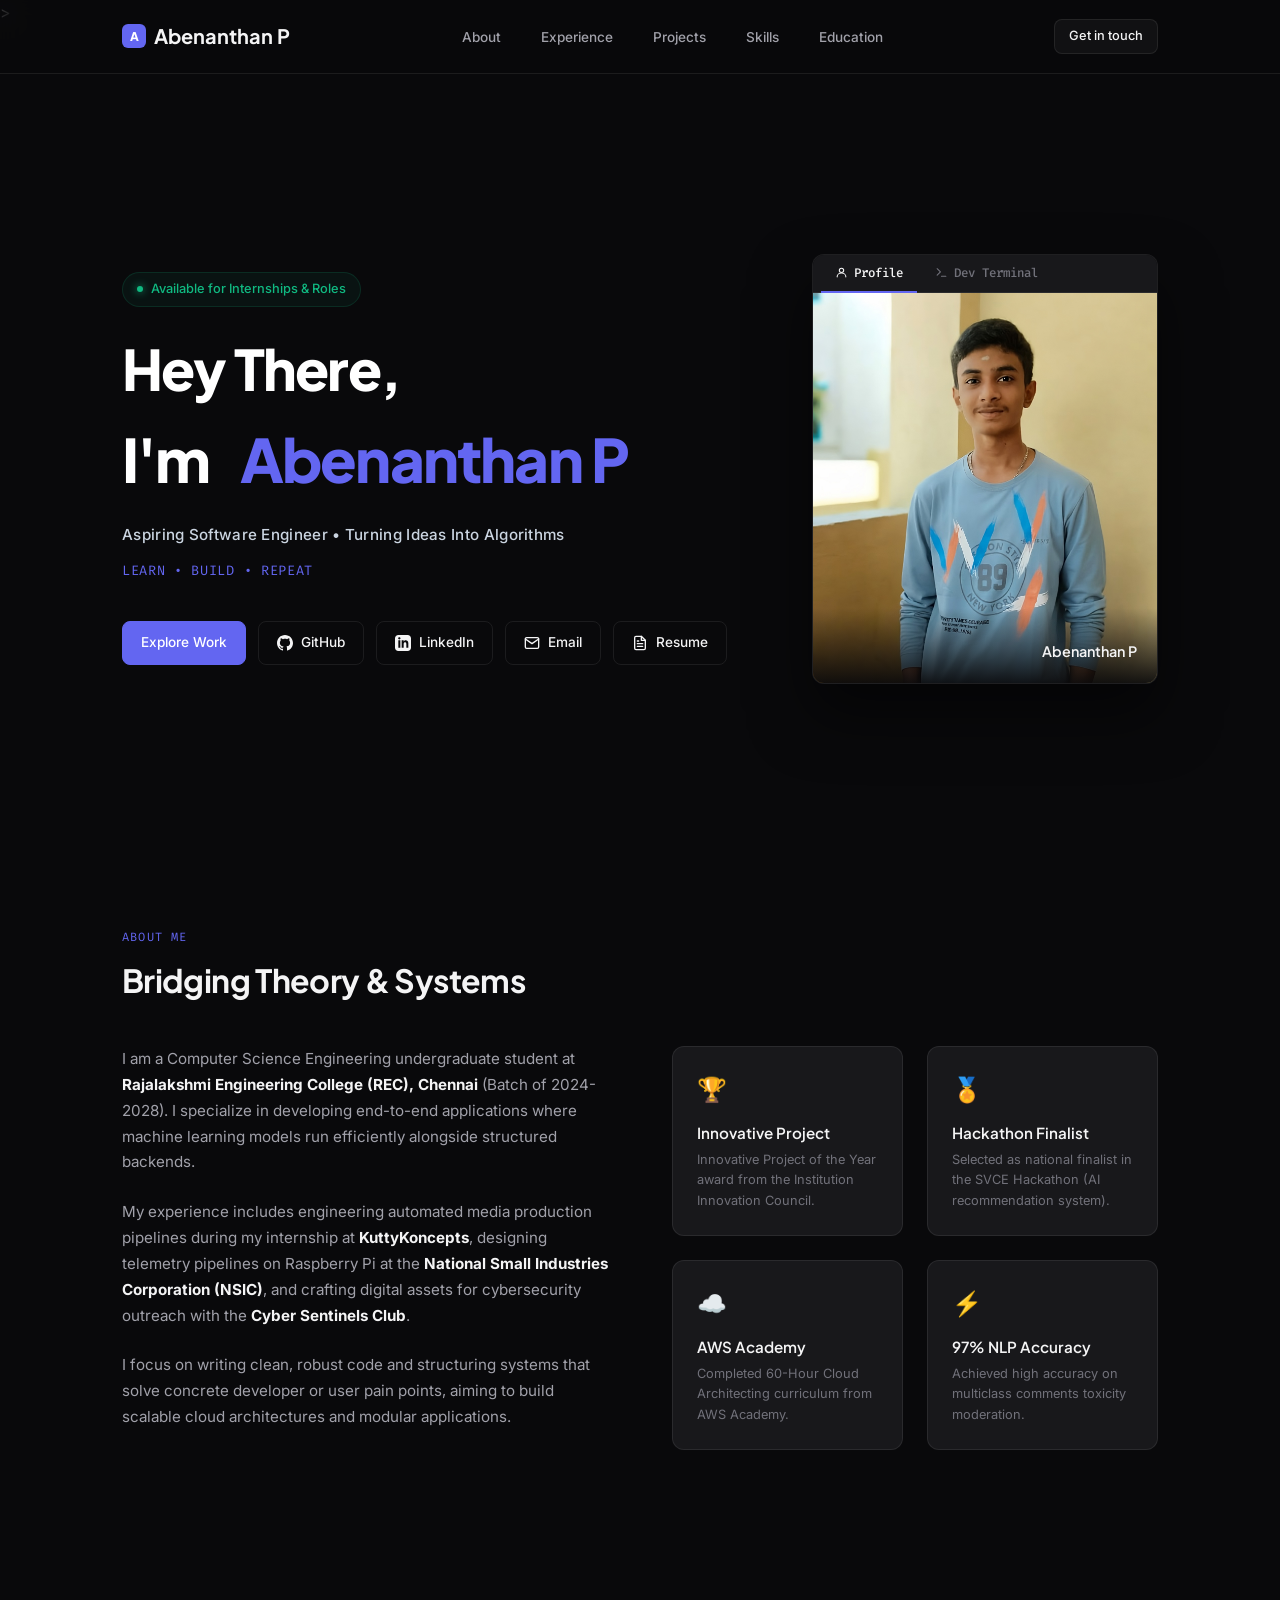
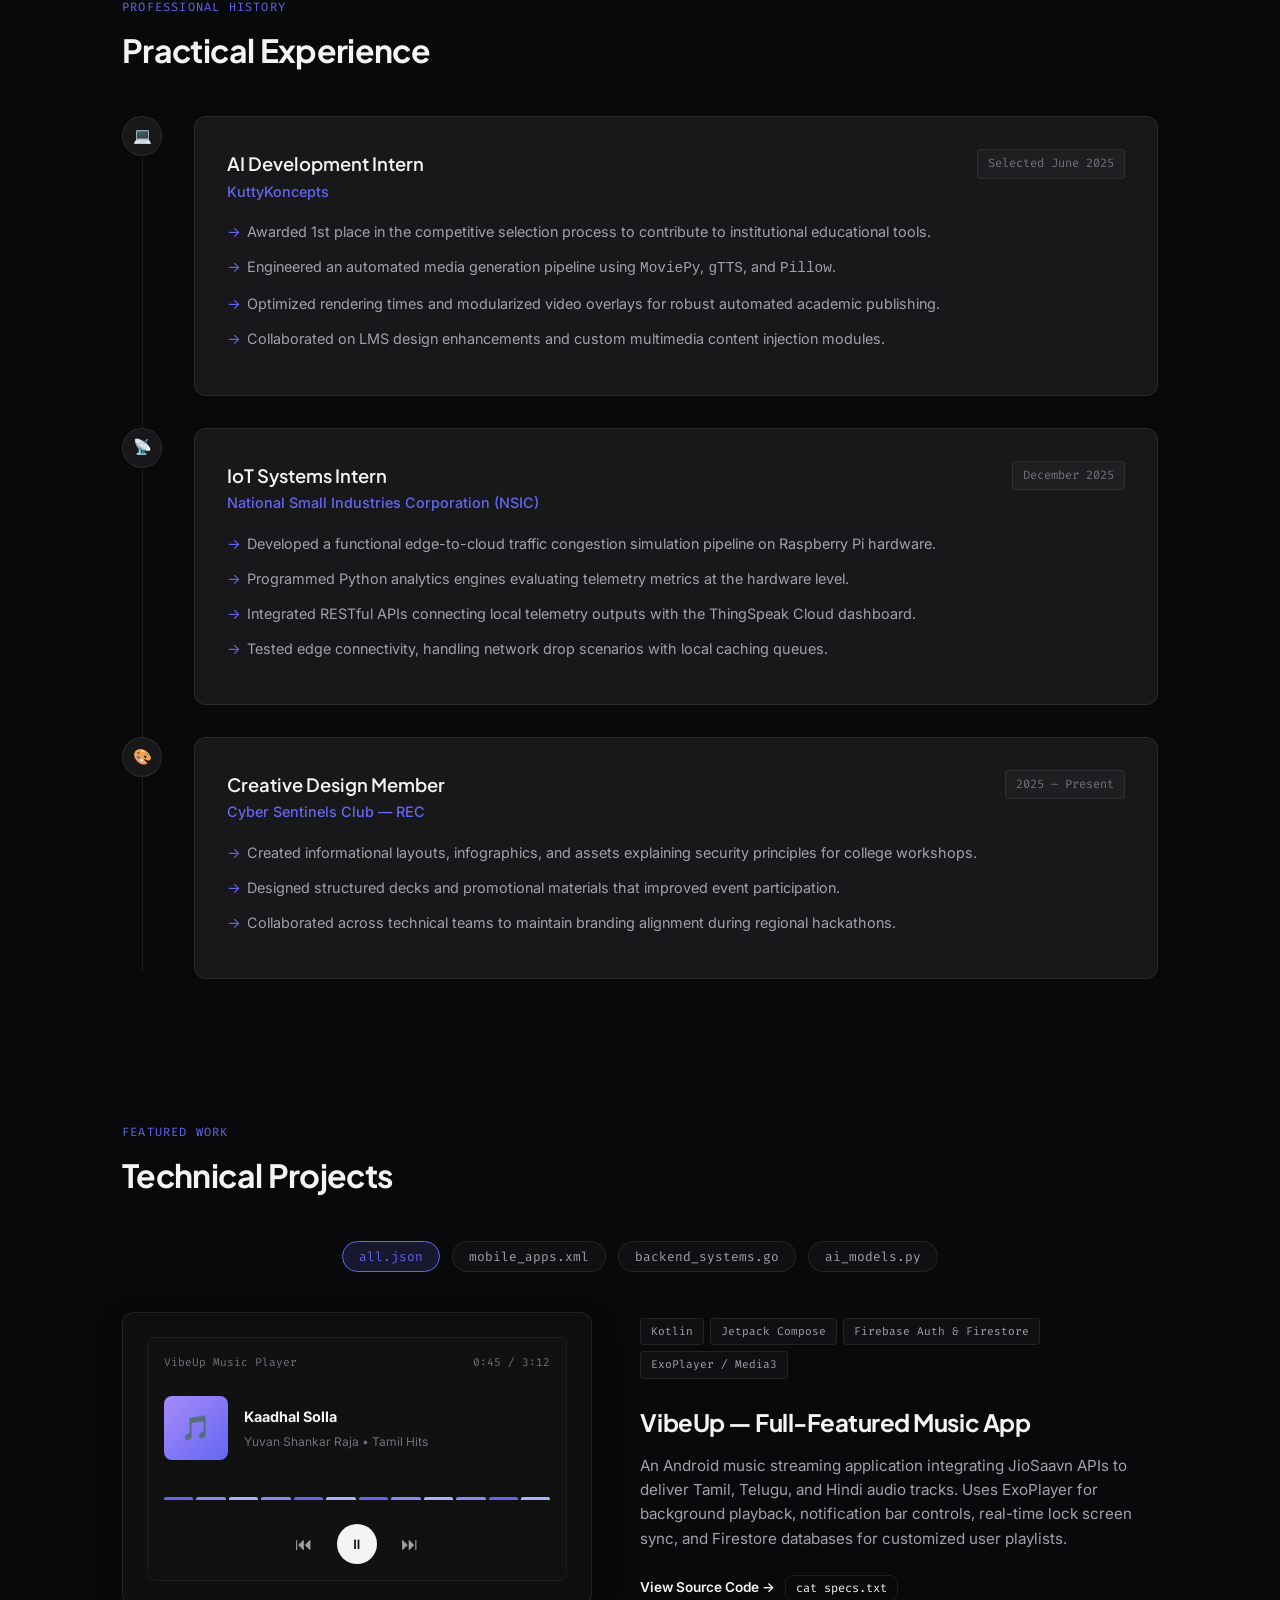
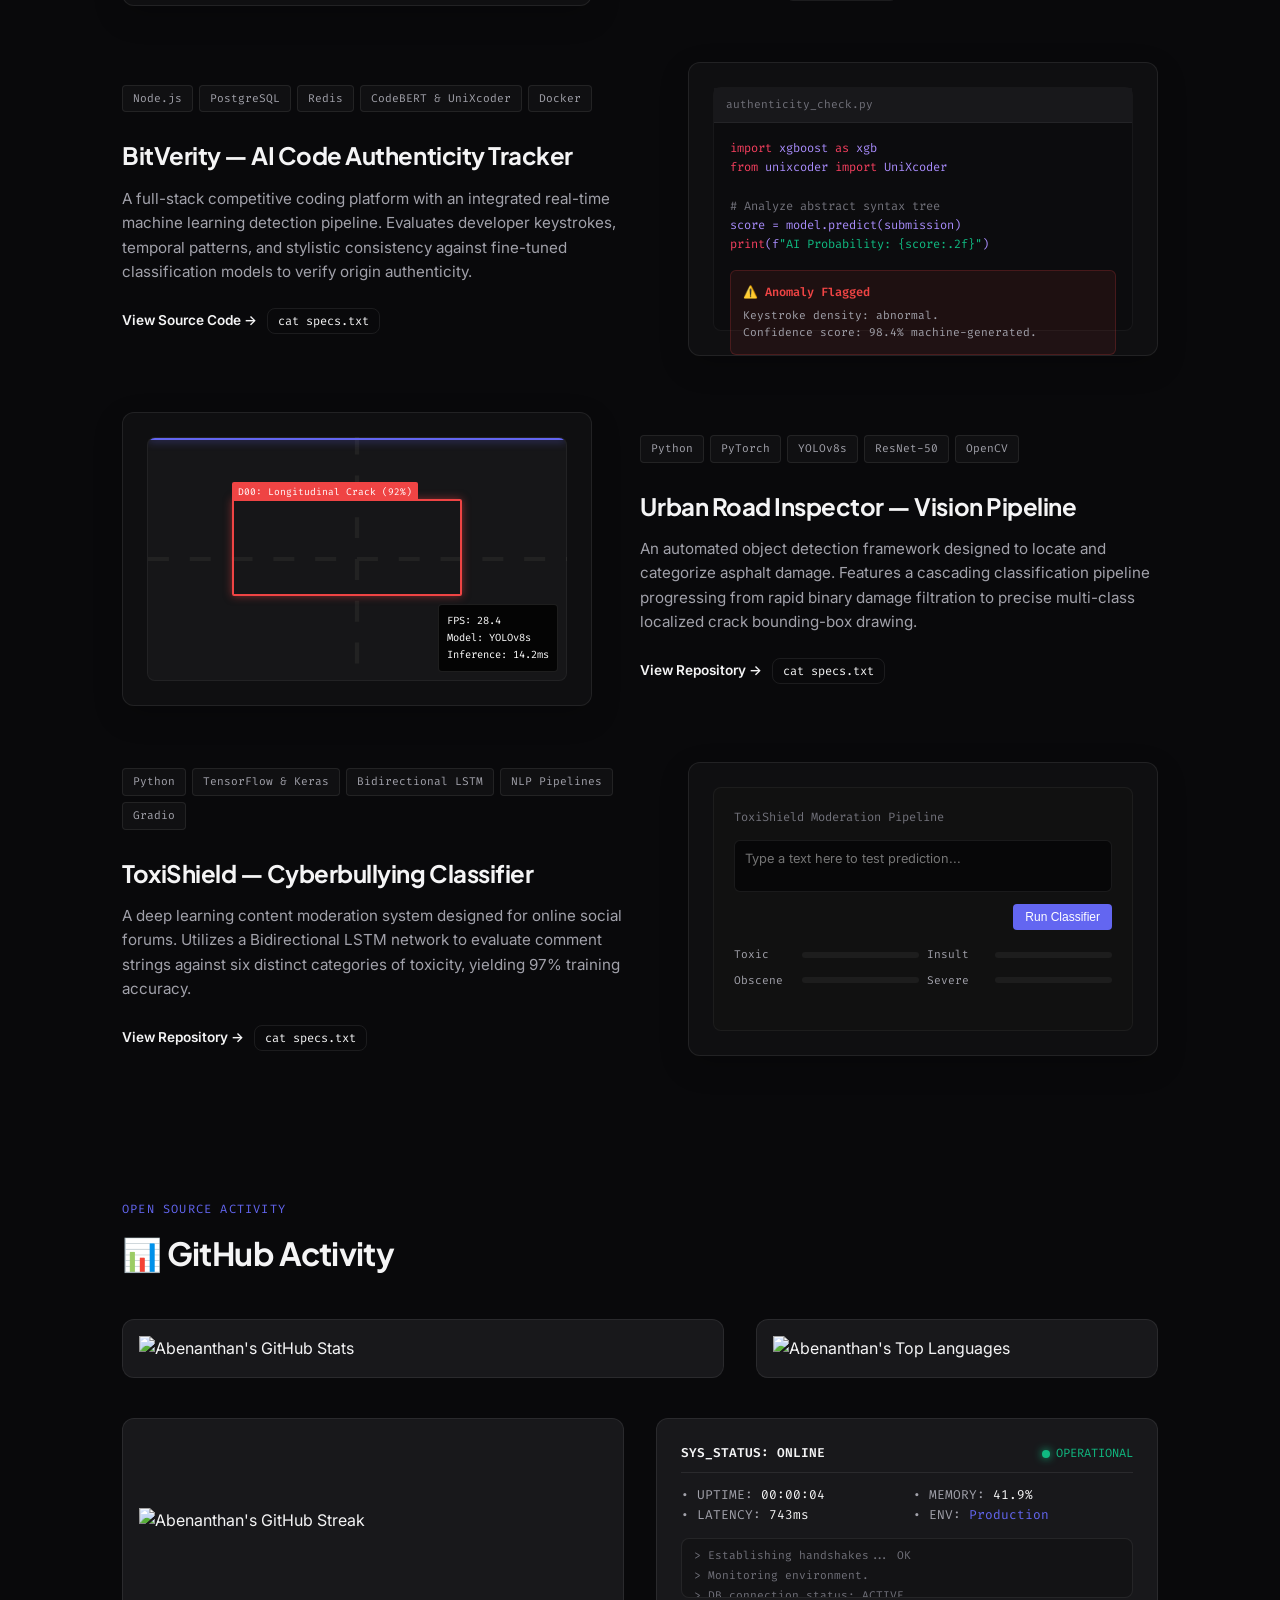
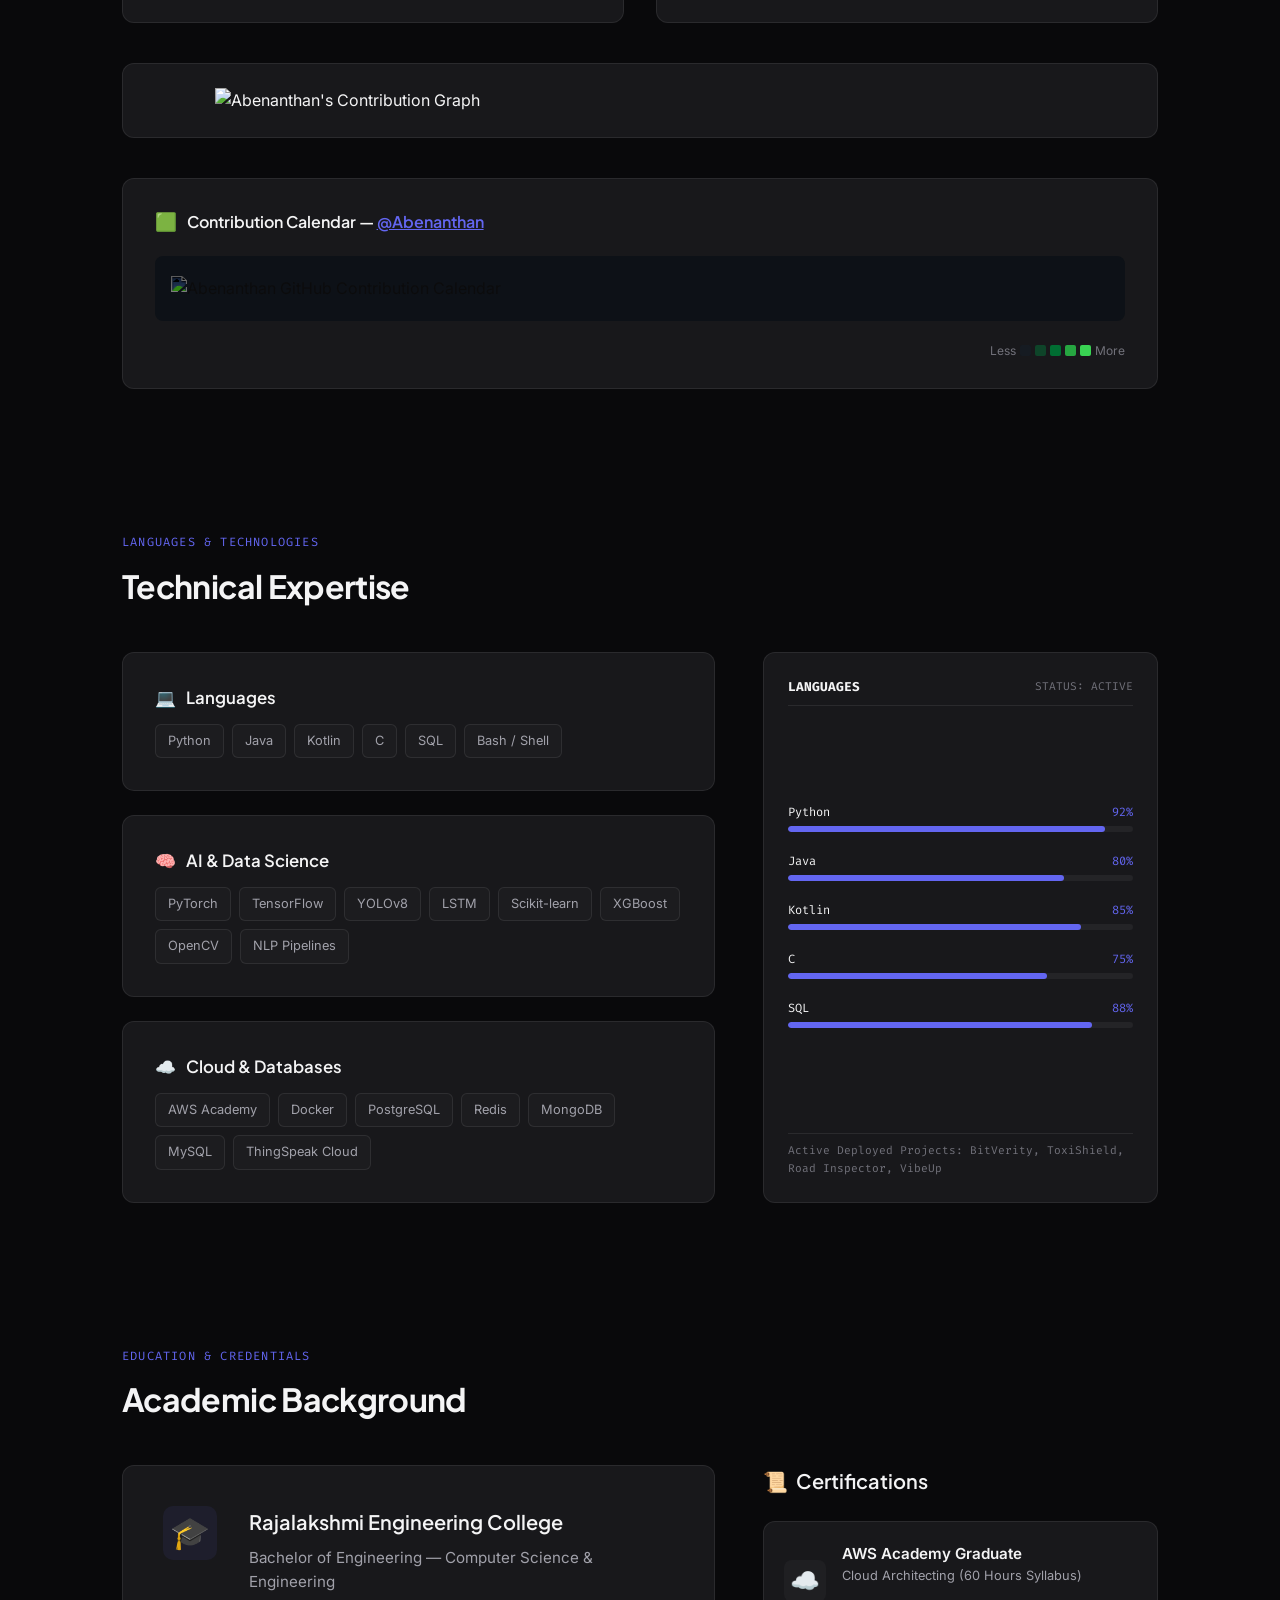
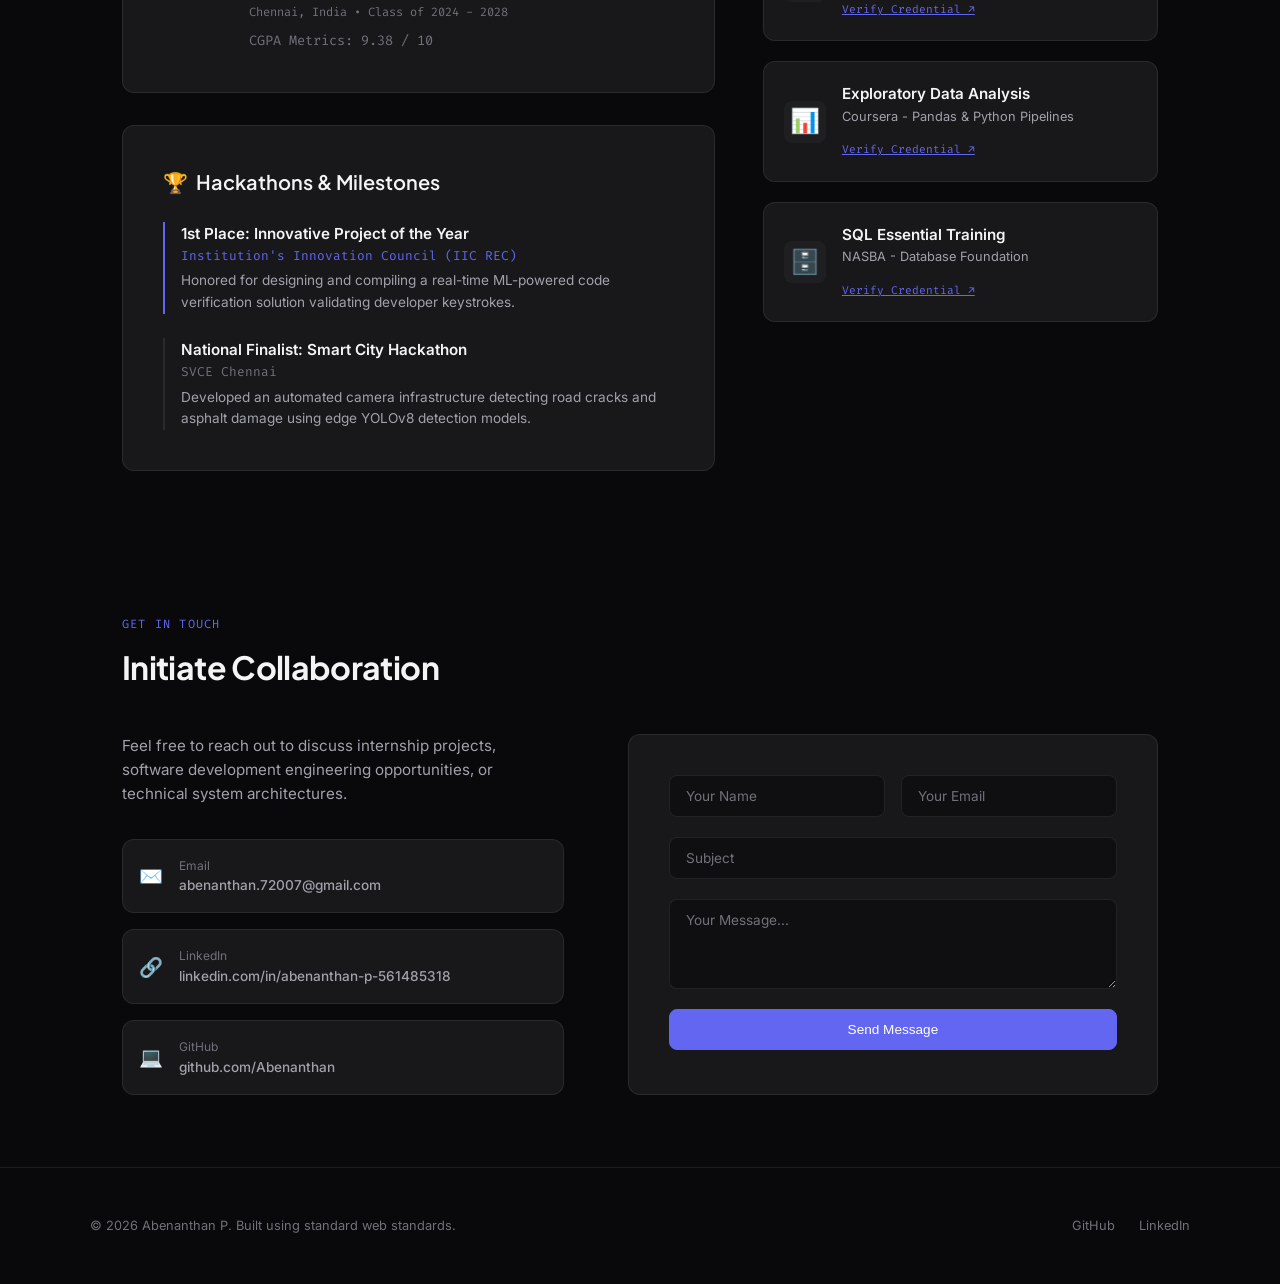
==== commit f5c93226: "remove status indicator and adjust layout spacing and scroll behavior" ====
--- a/index.html
+++ b/index.html
@@ -131,7 +131,6 @@
           <div class="hero-profile-photo">
             <img src="assets/images/abe-image.png" alt="Abenanthan P" class="hero-profile-img">
             <div class="hero-profile-info">
-              <span class="hero-profile-status"><span class="hero-profile-dot"></span>Available</span>
               <span class="hero-profile-name">Abenanthan P</span>
             </div>
           </div>
--- a/styles.css
+++ b/styles.css
@@ -31,6 +31,7 @@
 
 html {
   scroll-behavior: smooth;
+  scroll-padding-top: 80px;
   scrollbar-width: thin;
   scrollbar-color: var(--accent) var(--bg);
   background: var(--bg);
@@ -182,12 +183,13 @@
 
 /* ===== HERO SECTION ===== */
 .hero {
-  min-height: 100vh;
-  display: flex;
-  align-items: center;
-  padding: 8rem 2rem 4rem;
+  min-height: calc(100vh - 70px);
+  display: flex;
+  align-items: center;
+  padding: 6.5rem 2rem 3rem;
   max-width: var(--container-width);
   margin: 0 auto;
+  scroll-margin-top: 70px;
 }
 
 .hero-grid {
@@ -275,7 +277,7 @@
   background: linear-gradient(to top, rgba(9,9,11,0.92) 0%, transparent 100%);
   display: flex;
   align-items: center;
-  justify-content: space-between;
+  justify-content: flex-end;
 }
 
 .hero-profile-status {
@@ -522,13 +524,14 @@
 
 /* ===== SECTION LAYOUT ===== */
 .section {
-  padding: 7rem 2rem;
+  padding: 4.5rem 2rem;
   max-width: var(--container-width);
   margin: 0 auto;
+  scroll-margin-top: 70px;
 }
 
 .section-header {
-  margin-bottom: 3.5rem;
+  margin-bottom: 2.5rem;
 }
 
 .section-tag {
@@ -1527,9 +1530,25 @@
     grid-template-columns: 1fr;
     gap: 3rem;
   }
+
+  .section {
+    padding: 3.5rem 1.5rem;
+  }
+
+  .hero {
+    padding: 5.5rem 1.5rem 2.5rem;
+  }
 }
 
 @media (max-width: 640px) {
+  .section {
+    padding: 3rem 1.25rem;
+  }
+
+  .hero {
+    padding: 5rem 1.25rem 2rem;
+  }
+
   .nav-links {
     display: none;
     position: fixed;
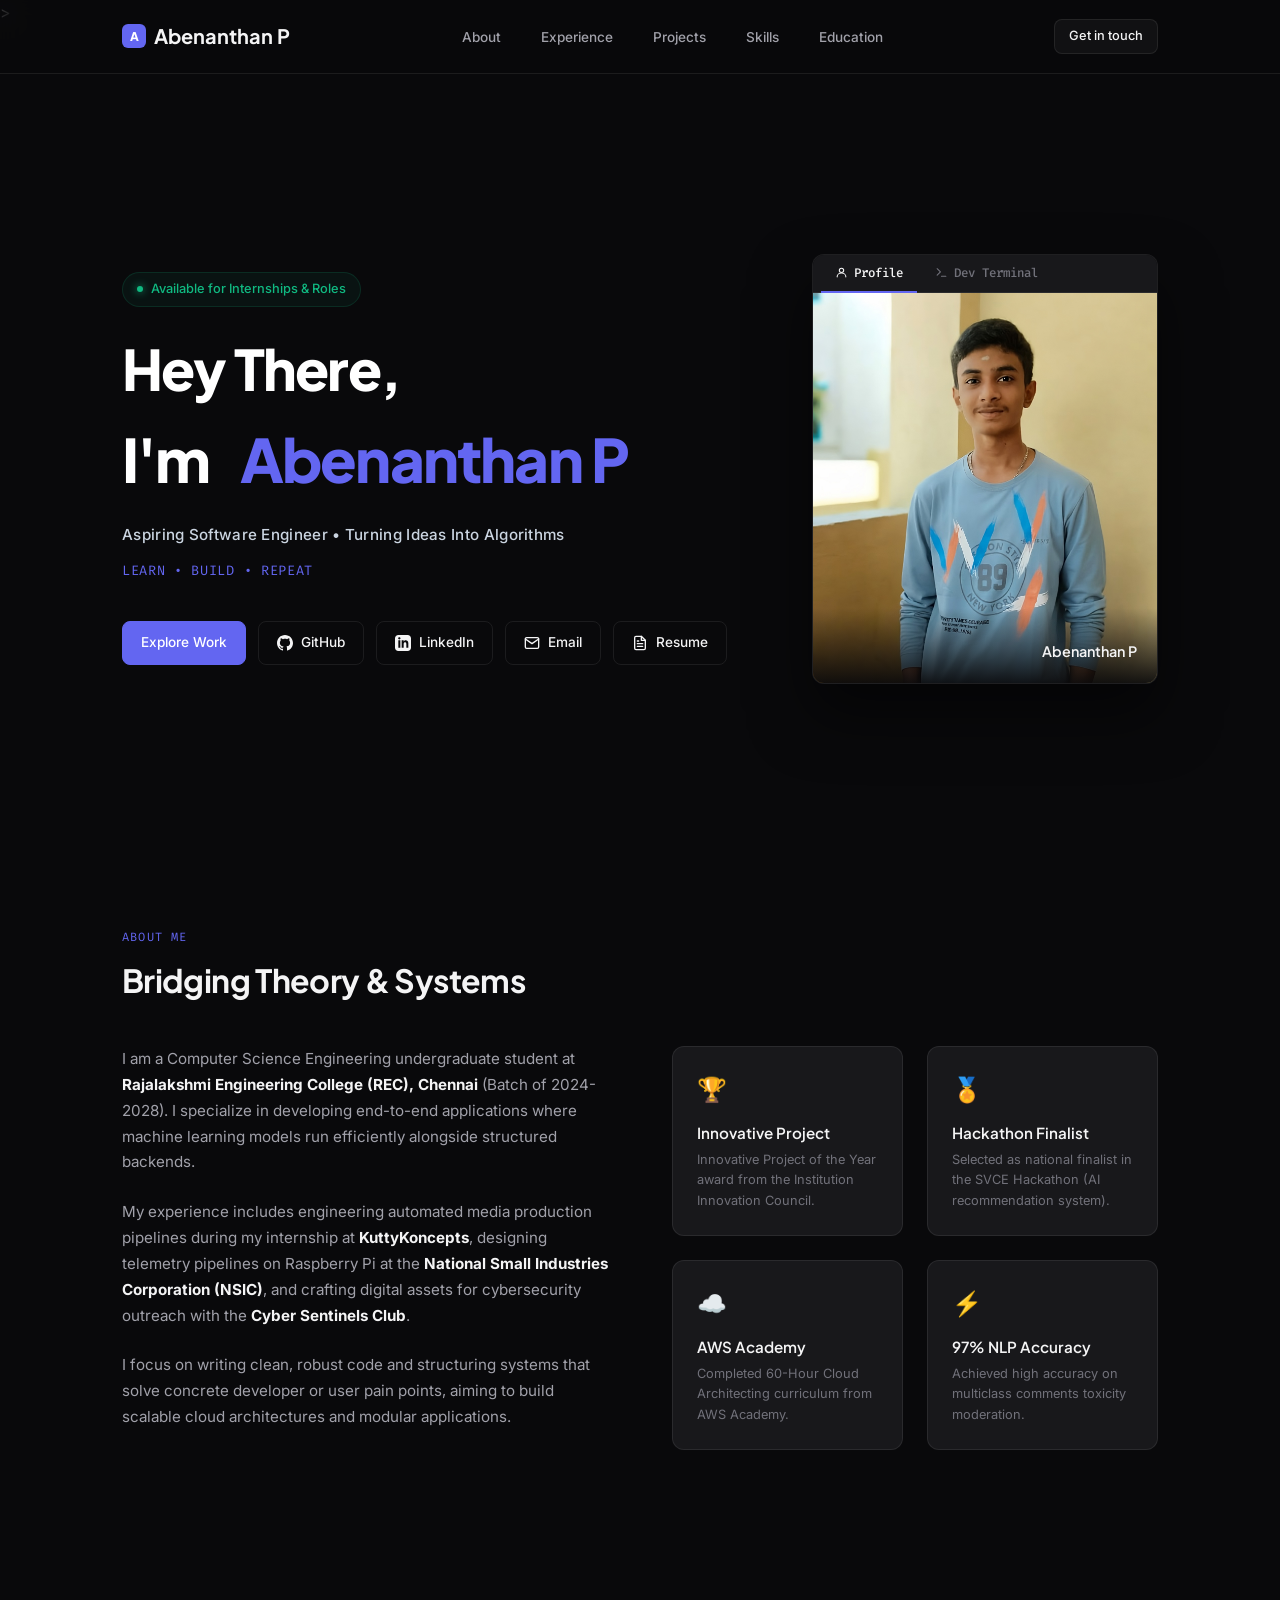
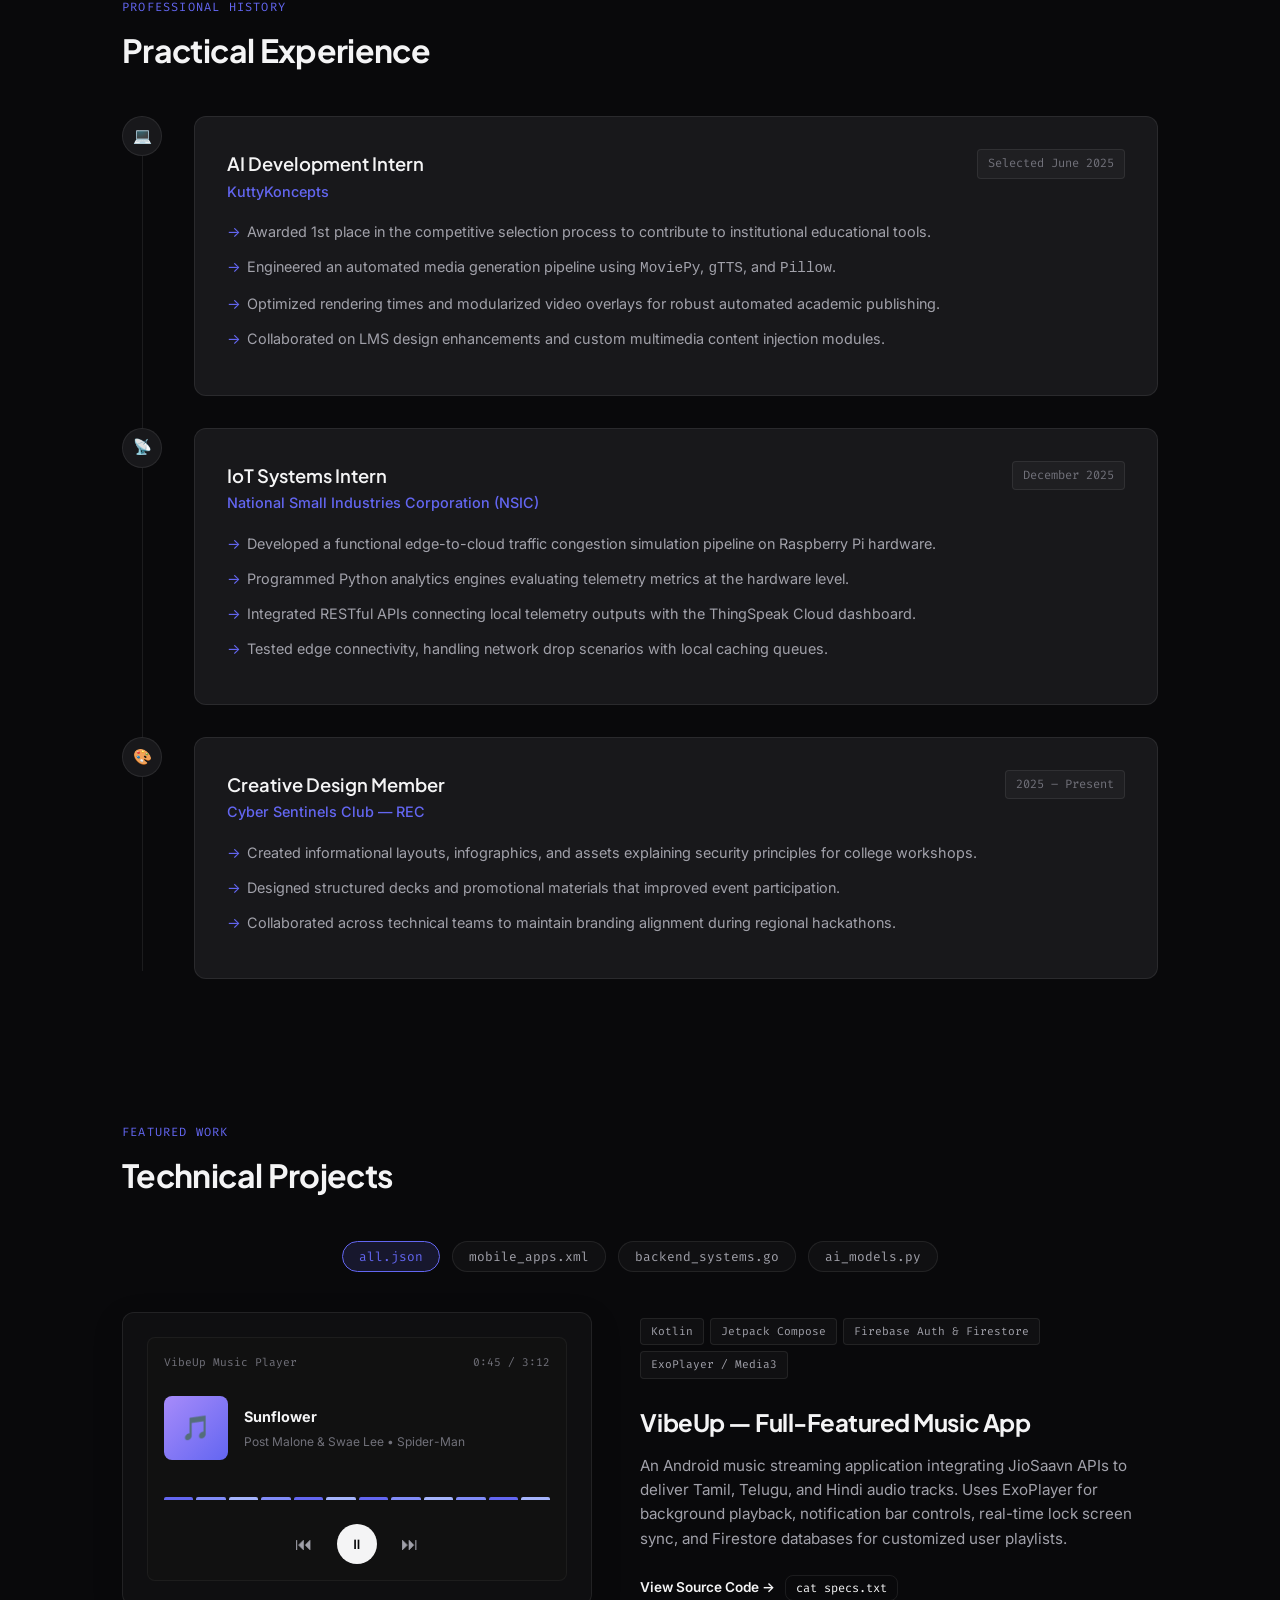
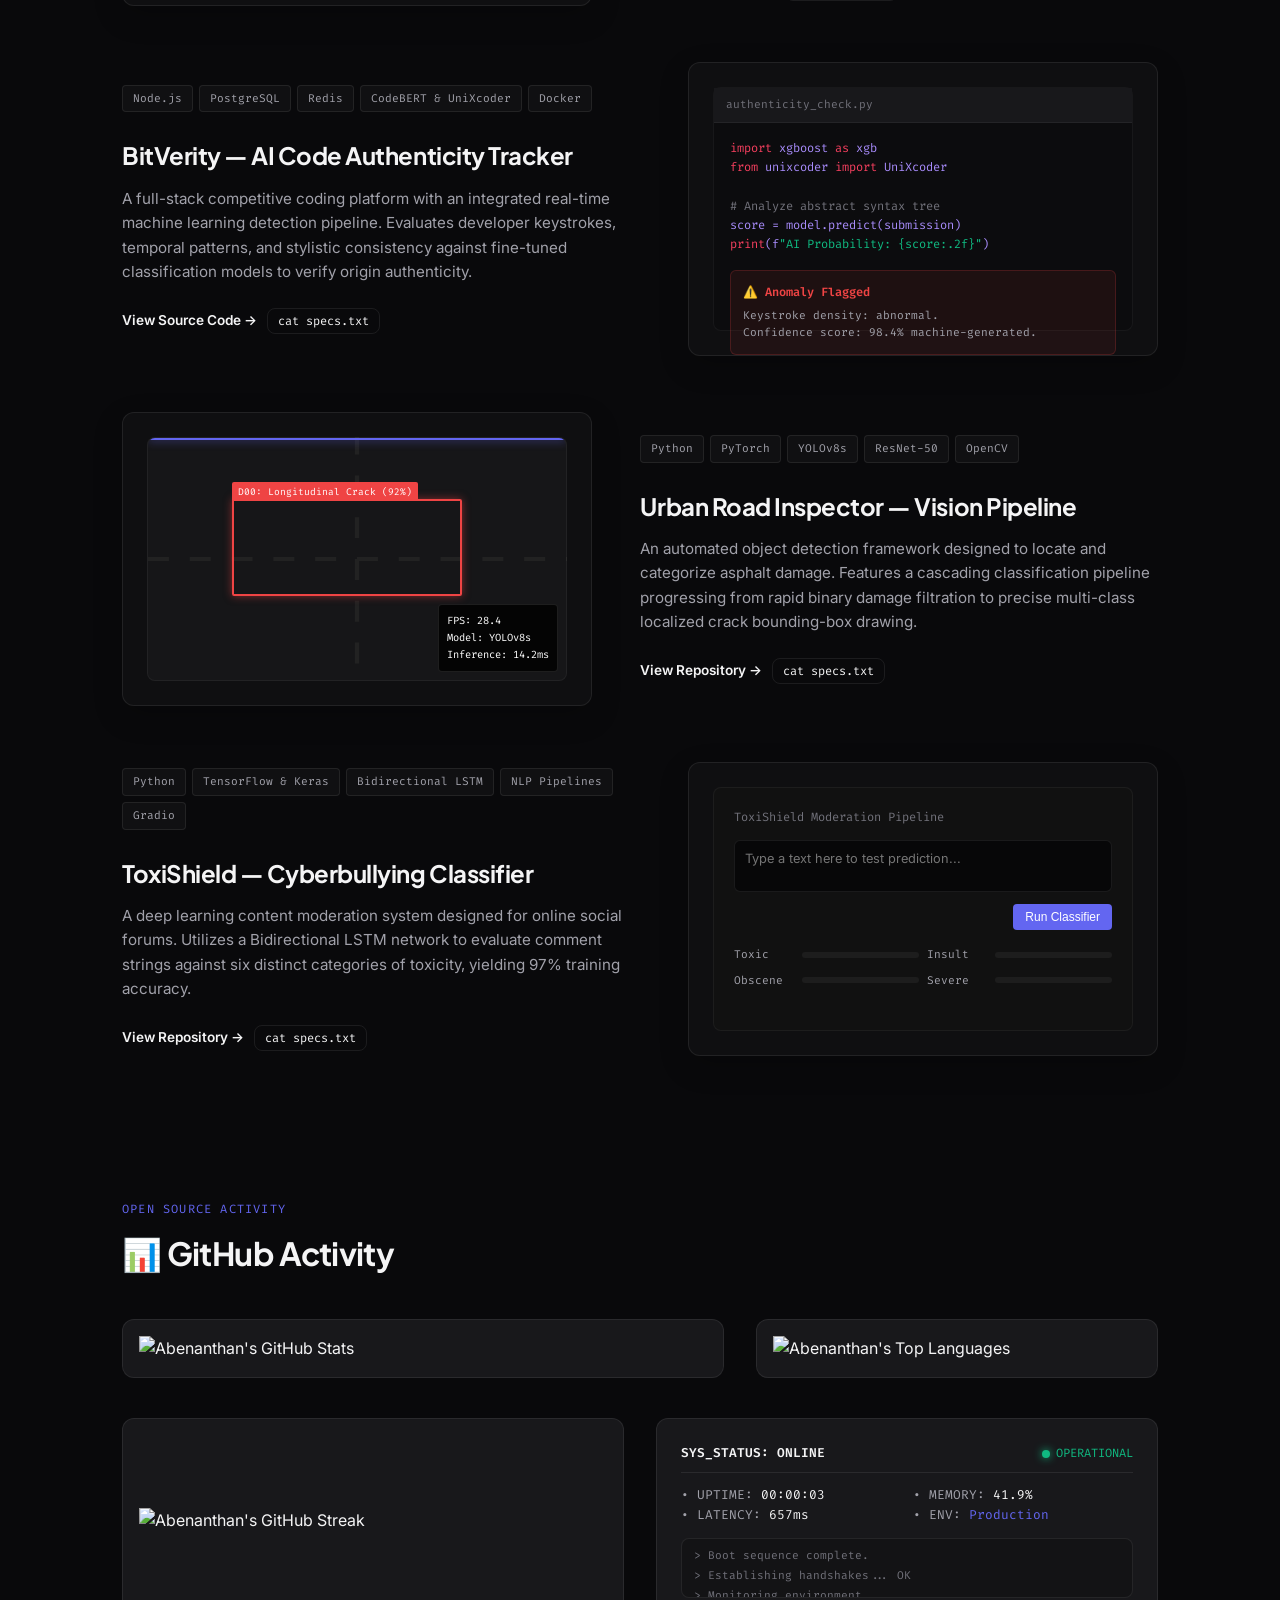
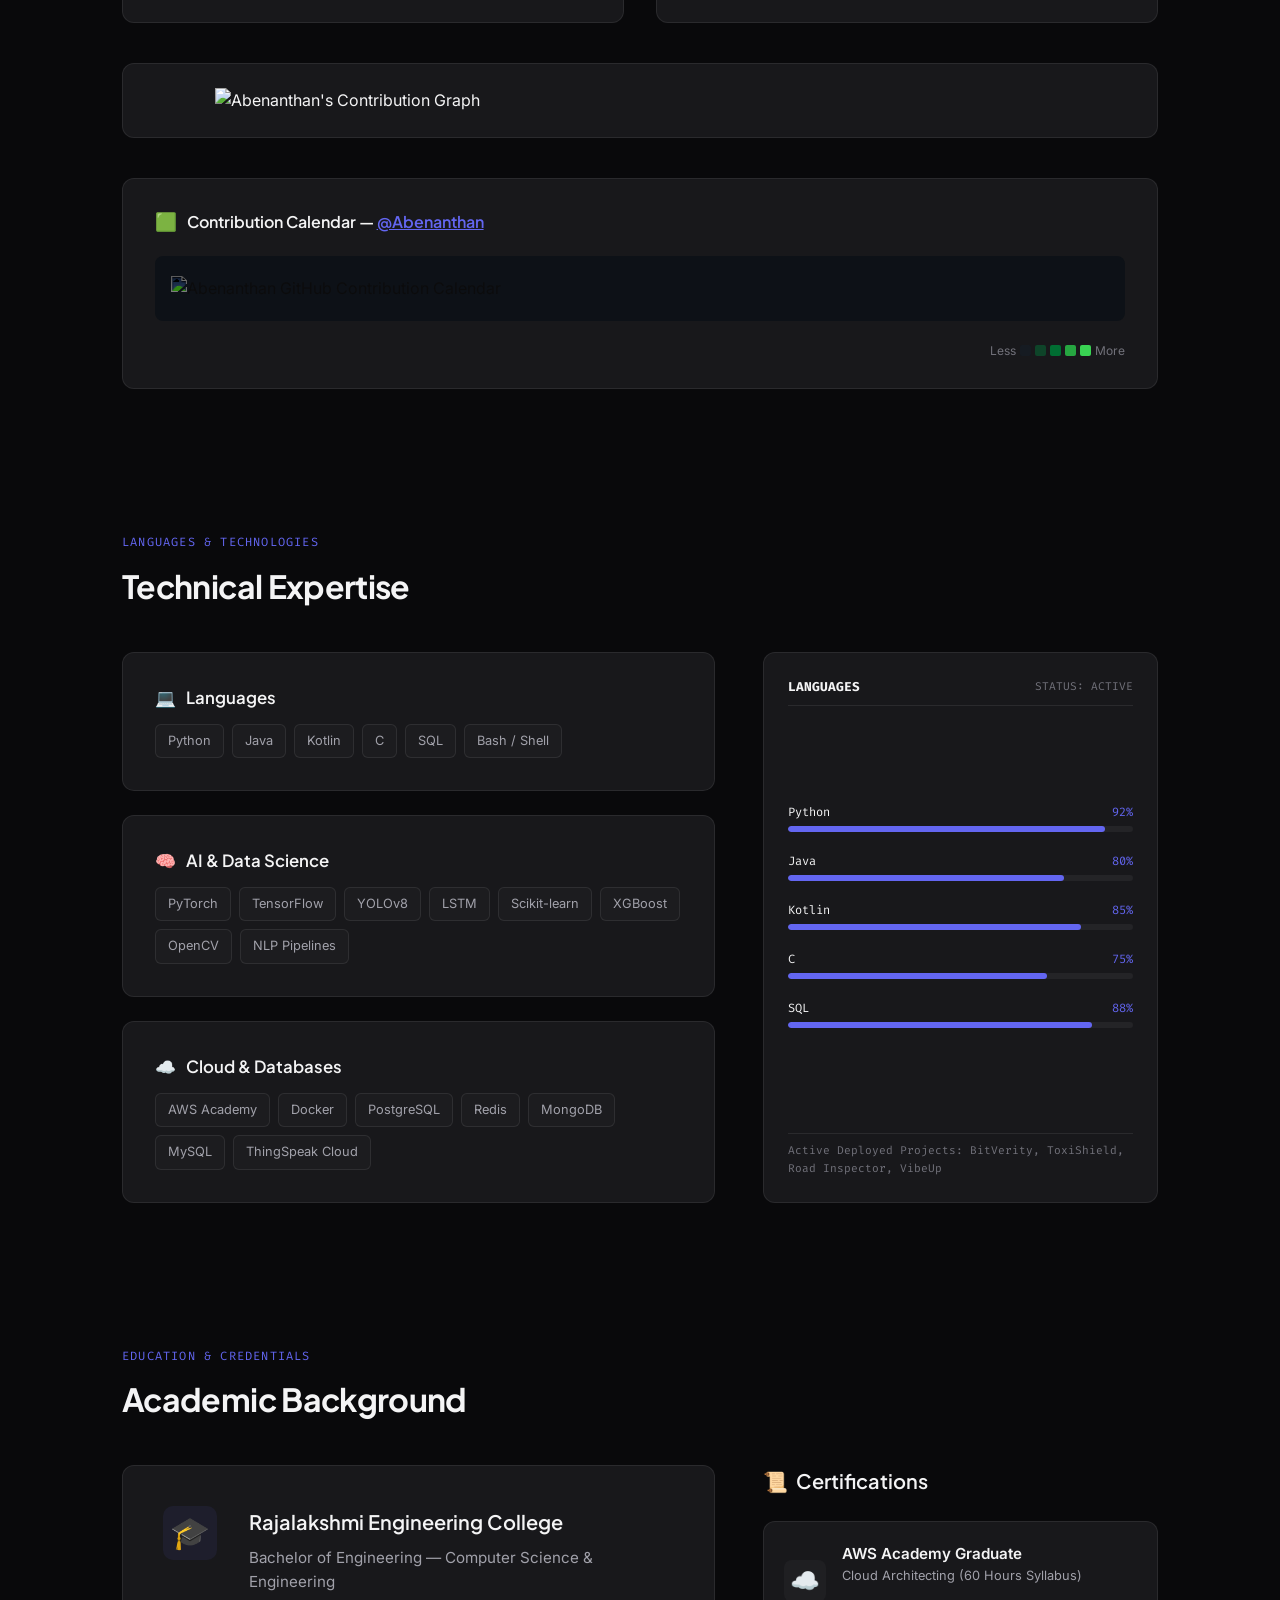
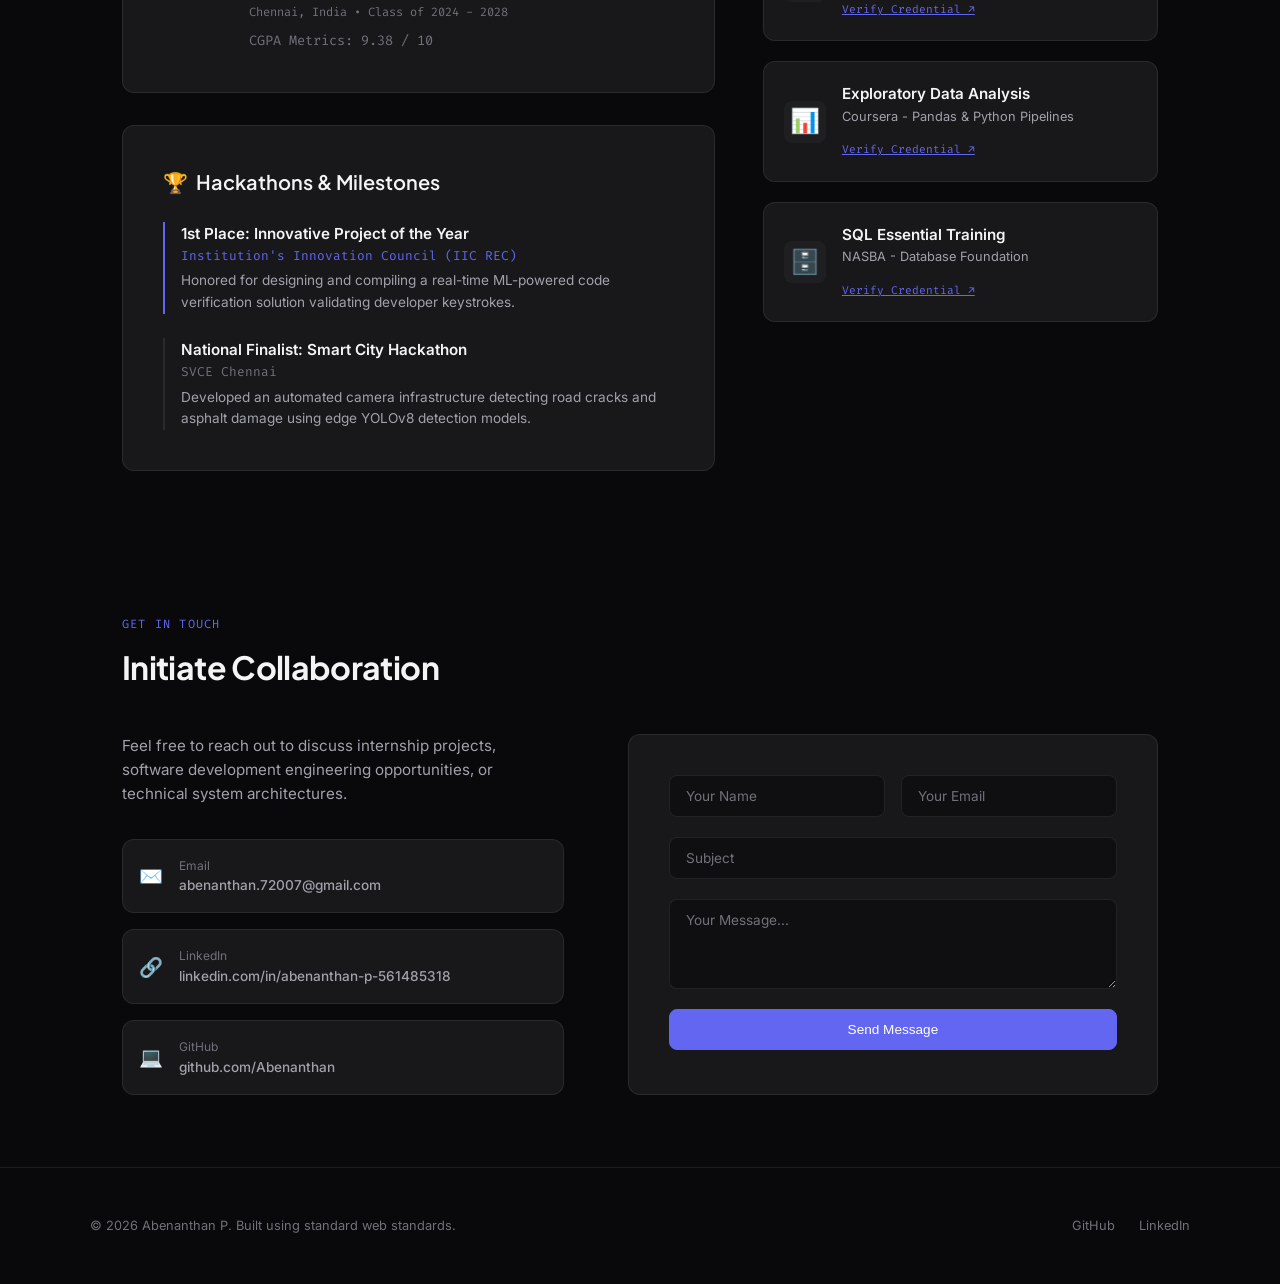
==== commit 6a0e7227: "feat: update featured music" ====
--- a/index.html
+++ b/index.html
@@ -326,8 +326,8 @@
             <div class="music-track-info">
               <div class="music-art">🎵</div>
               <div class="music-details">
-                <h4>Kaadhal Solla</h4>
-                <p>Yuvan Shankar Raja • Tamil Hits</p>
+                <h4>Sunflower</h4>
+                <p>Post Malone &amp; Swae Lee • Spider-Man</p>
               </div>
             </div>
             <div class="music-visualizer" id="musicBars">
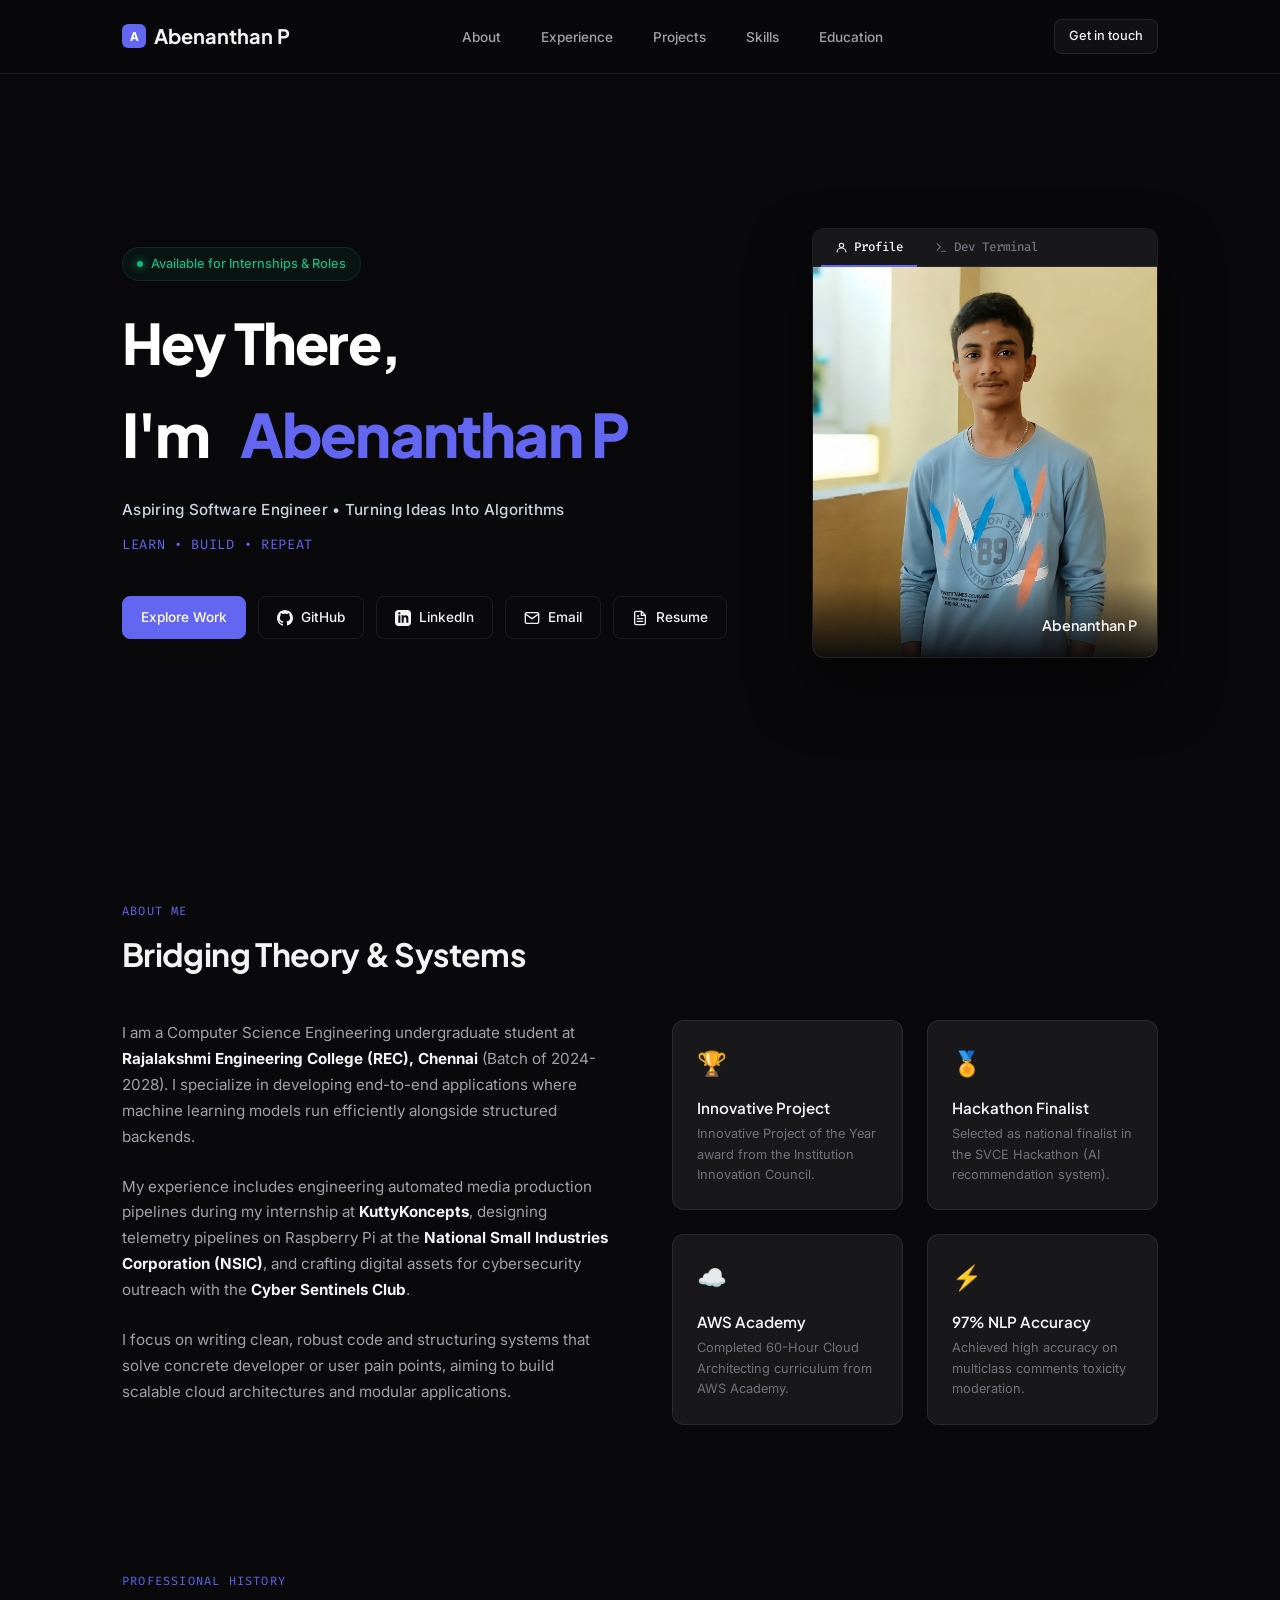
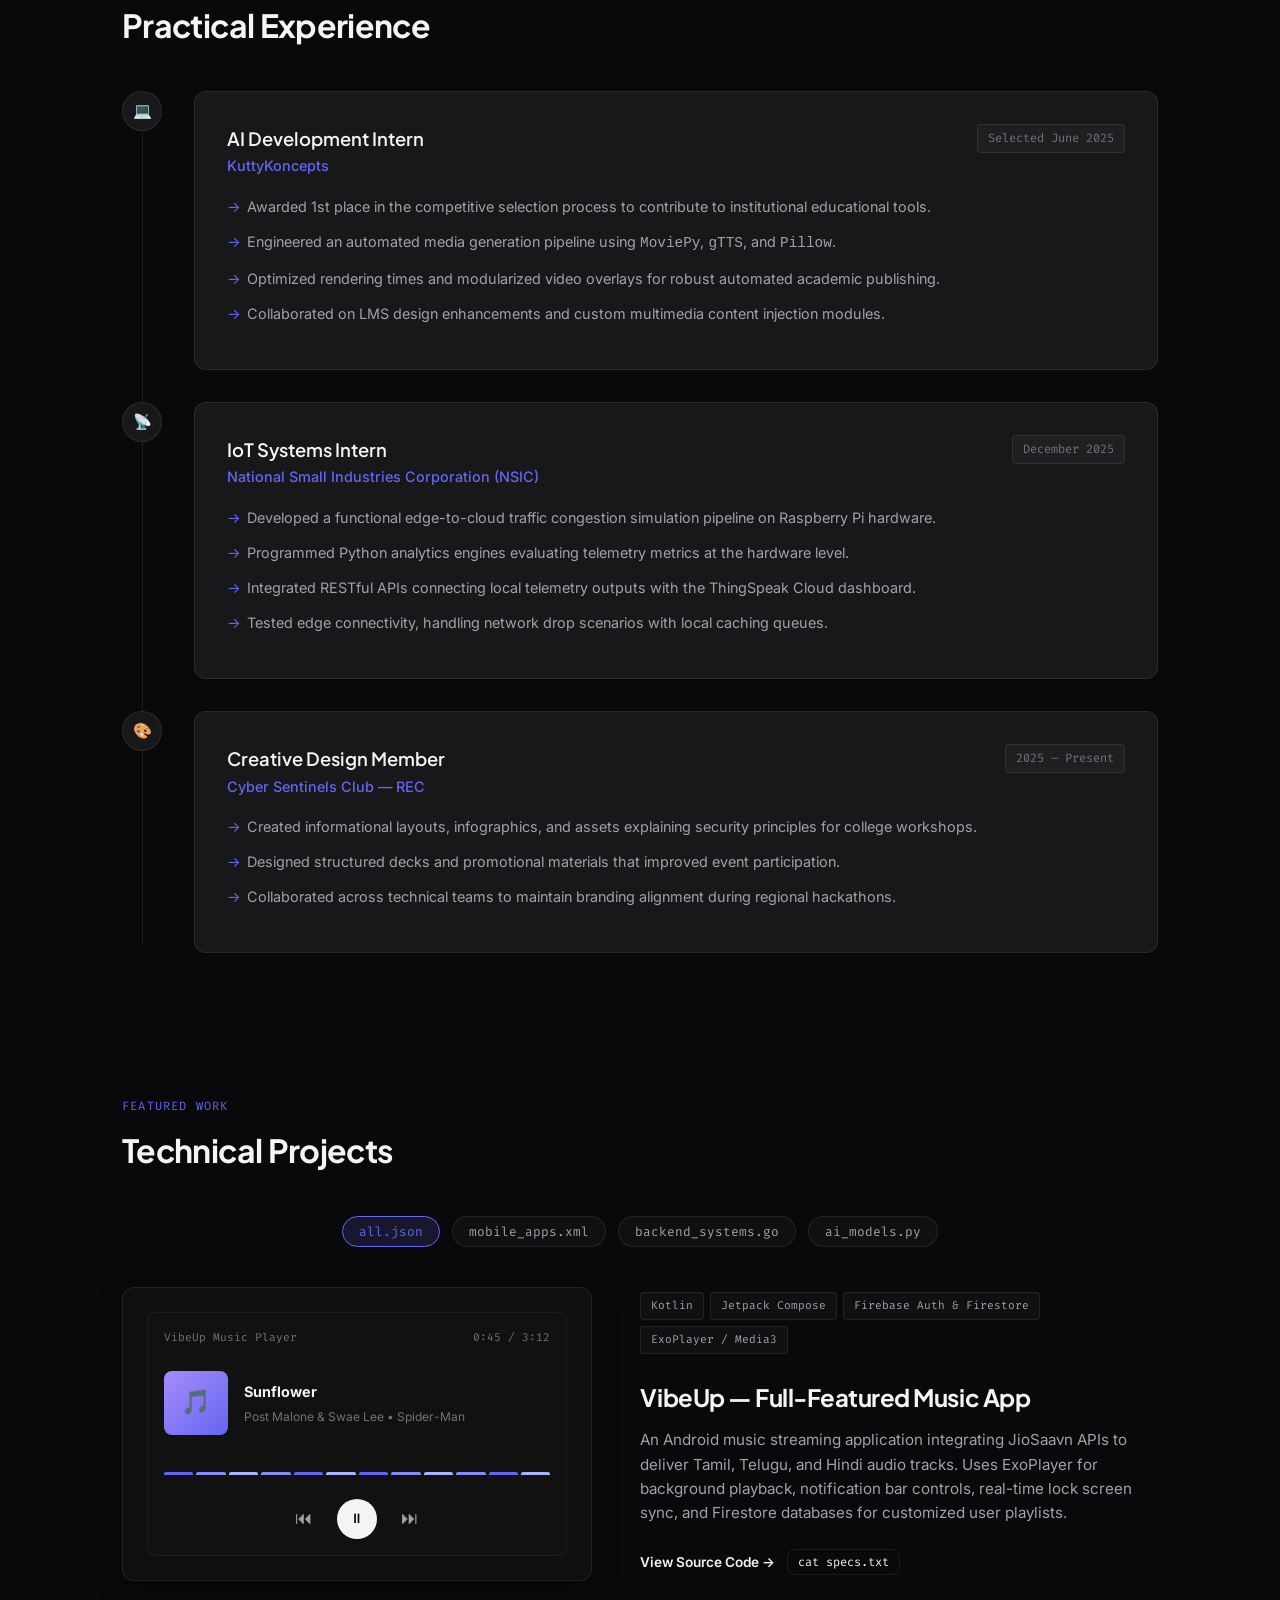
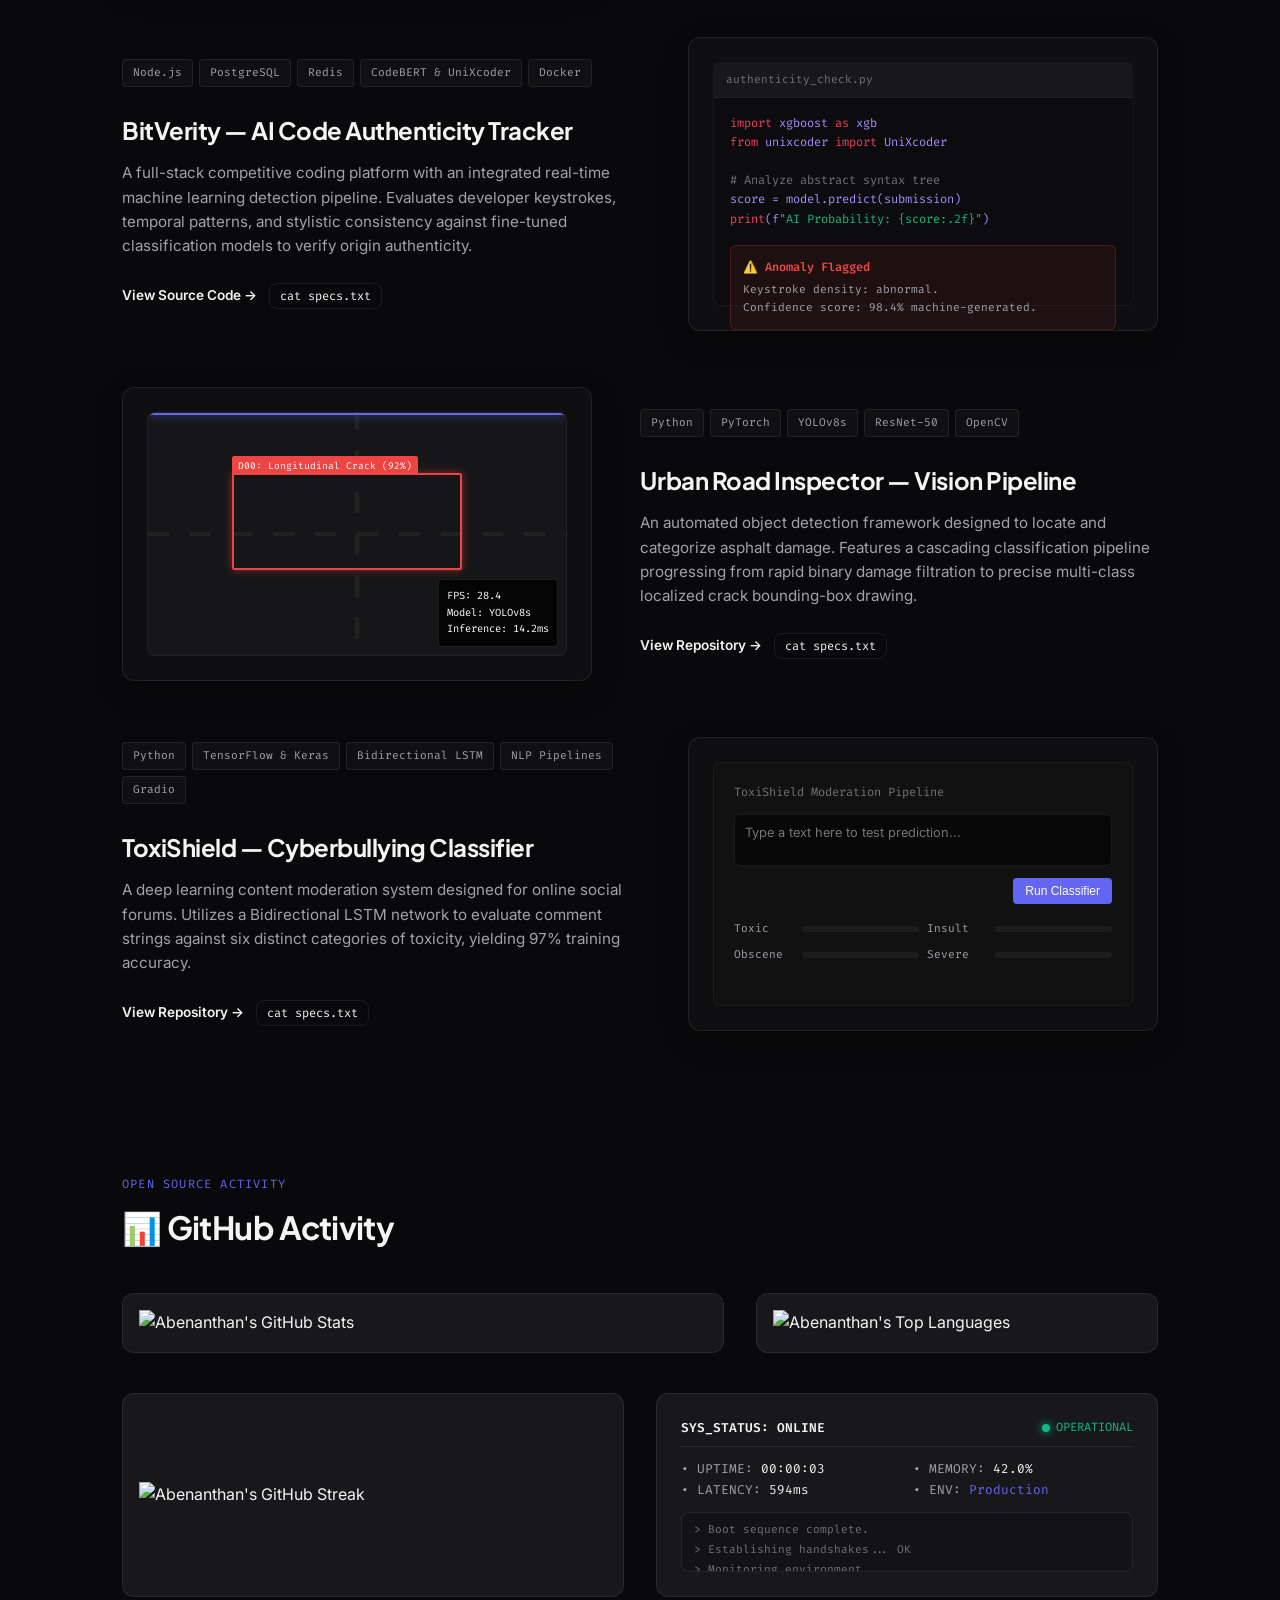
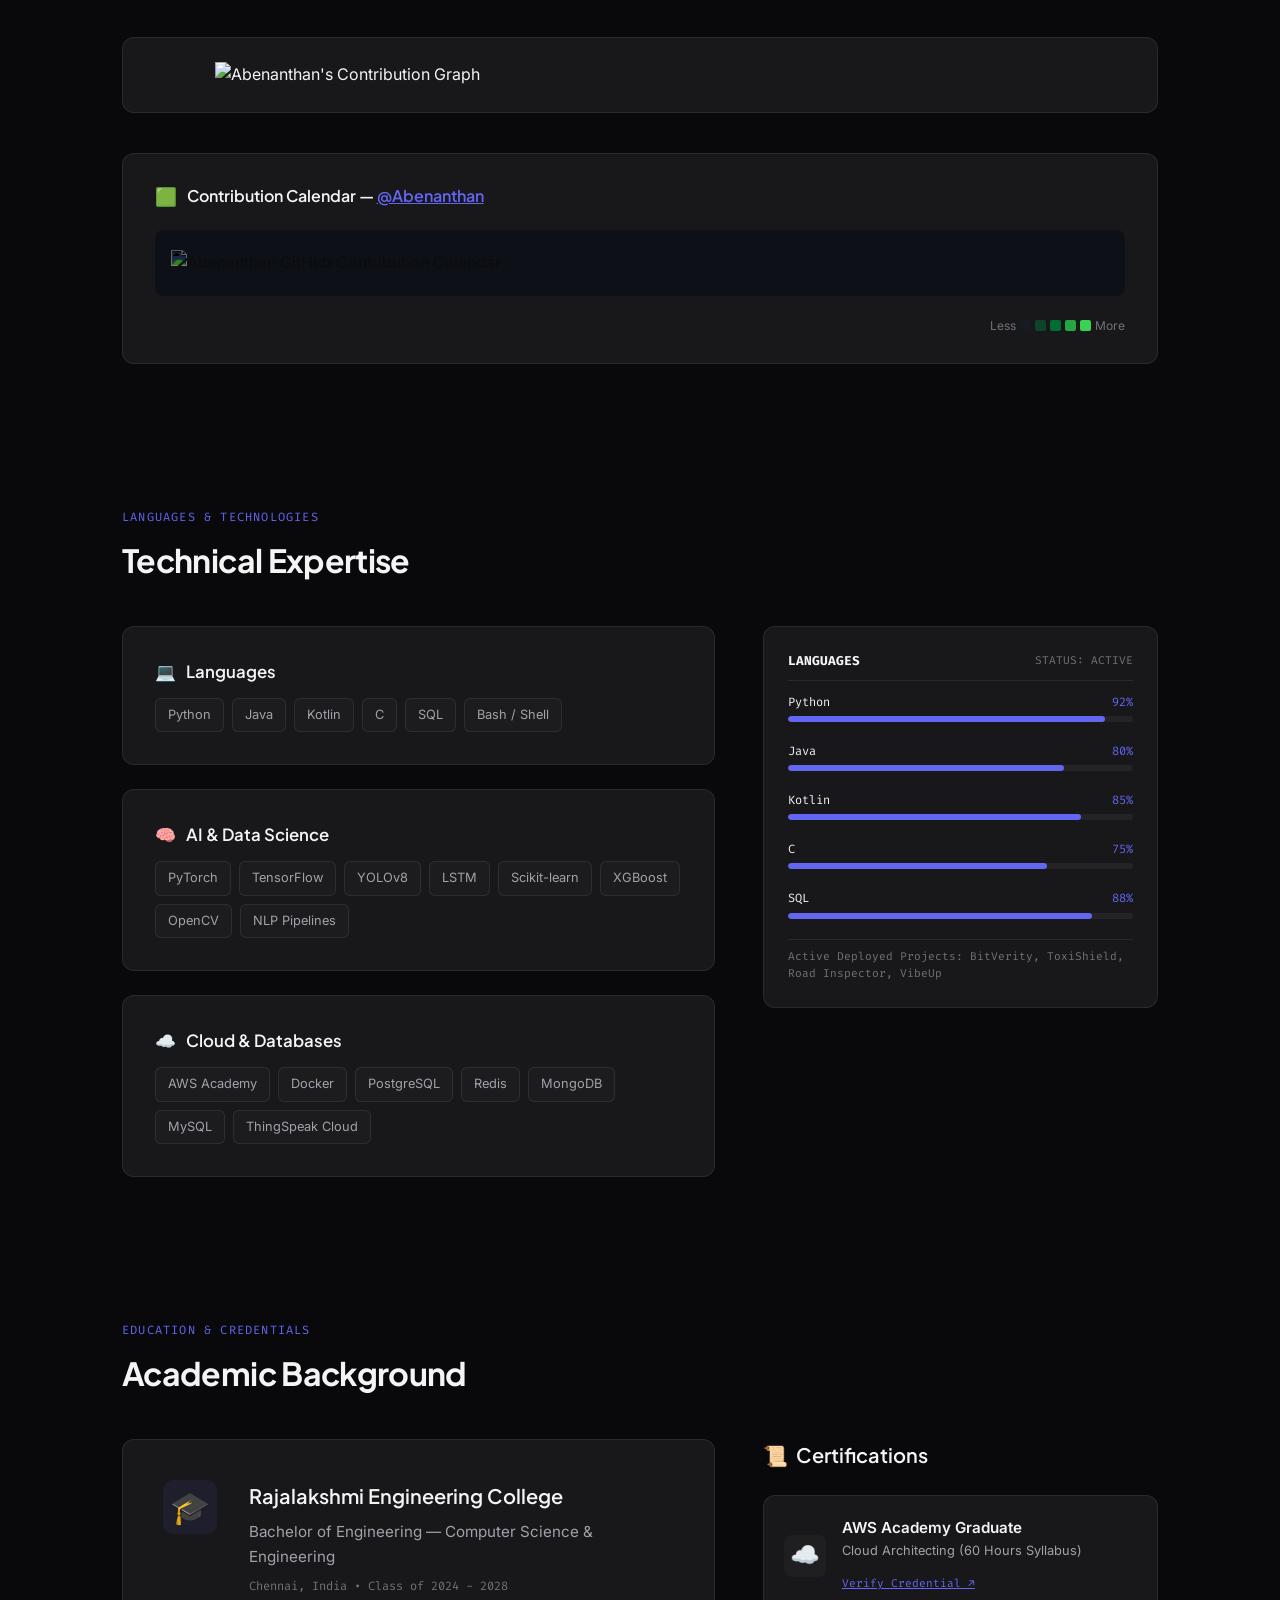
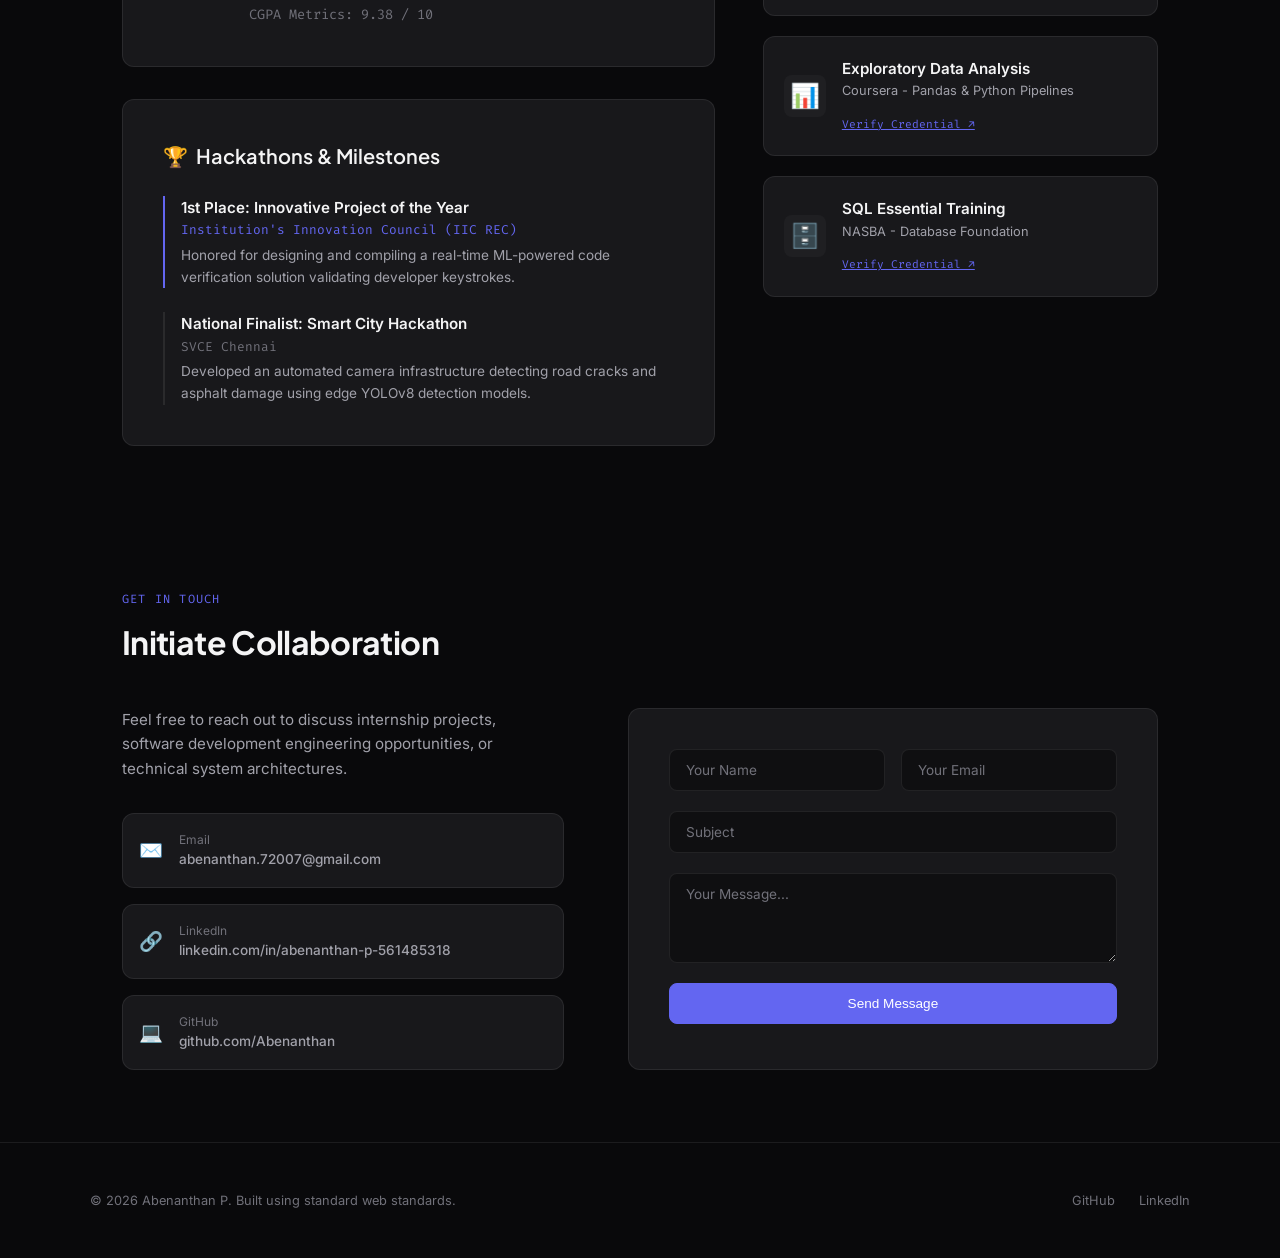
==== commit bfbdd03f: "Mobile View Implemented" ====
--- a/index.html
+++ b/index.html
@@ -3,12 +3,13 @@
 
 <head>
   <meta charset="UTF-8">
-  <meta name="viewport" content="width=device-width, initial-scale=1.0">
+  <meta name="viewport" content="width=device-width, initial-scale=1.0, viewport-fit=cover">
   <title>Abenanthan P — Computer Science &amp; AI Engineer</title>
   <meta name="description"
     content="Portfolio of Abenanthan P — B.E. Computer Science student at REC Chennai. Specialized in AI/ML pipelines, Full-Stack development, and IoT solutions.">
-  <link rel="stylesheet" href="styles.css?v=1.1">
-  <link rel="icon" href="favicon2.svg">>
+  <link rel="stylesheet" href="styles.css?v=1.2">
+  <link rel="icon" href="favicon2.svg">
+  <meta name="theme-color" content="#09090b">
 
 </head>
 
@@ -28,9 +29,10 @@
         <li><a href="#projects">Projects</a></li>
         <li><a href="#skills">Skills</a></li>
         <li><a href="#education">Education</a></li>
+        <li class="nav-cta-mobile"><a href="#contact">Get in touch</a></li>
       </ul>
       <a href="#contact" class="btn-contact-nav">Get in touch</a>
-      <button class="hamburger" id="hamburger" aria-label="Toggle navigation">
+      <button class="hamburger" id="hamburger" aria-label="Toggle navigation" aria-expanded="false" aria-controls="navLinks">
         <span></span>
         <span></span>
         <span></span>
@@ -148,7 +150,7 @@
               <div class="terminal-title">abenanthan@rec-desktop: ~</div>
               <div style="width:36px"></div>
             </div>
-            <div class="terminal-body" id="terminalBody" style="height: 290px; overflow-y: auto; cursor: text;"
+            <div class="terminal-body hero-terminal-body" id="terminalBody" style="overflow-y: auto; cursor: text;"
               onclick="document.getElementById('terminalInput').focus()">
               <div id="terminalHistory"></div>
               <div class="terminal-input-line"
@@ -364,7 +366,7 @@
             tracks. Uses ExoPlayer for background playback, notification bar controls, real-time lock screen sync, and
             Firestore databases for customized user playlists.
           </p>
-          <div class="project-links" style="display: flex; gap: 10px; align-items: center;">
+          <div class="project-links">
             <a href="https://github.com/Abenanthan/VibeUp-Music_Streaming_App" target="_blank" class="project-link">View
               Source Code →</a>
             <button onclick="openProjectModal('vibeup')"
@@ -390,7 +392,7 @@
             Evaluates developer keystrokes, temporal patterns, and stylistic consistency against fine-tuned
             classification models to verify origin authenticity.
           </p>
-          <div class="project-links" style="display: flex; gap: 10px; align-items: center;">
+          <div class="project-links">
             <a href="https://github.com/Abenanthan/BitVerity-AI-Monitored-Programming-Platform-with-Integrated-Code-Authenticity-Detection"
               target="_blank" class="project-link">View Source Code →</a>
             <button onclick="openProjectModal('bitverity')"
@@ -456,7 +458,7 @@
             cascading classification pipeline progressing from rapid binary damage filtration to precise multi-class
             localized crack bounding-box drawing.
           </p>
-          <div class="project-links" style="display: flex; gap: 10px; align-items: center;">
+          <div class="project-links">
             <a href="https://github.com/Abenanthan" target="_blank" class="project-link">View Repository →</a>
             <button onclick="openProjectModal('roadinspector')"
               style="padding: 4px 10px; font-size: 0.75rem; font-family: var(--font-mono); border-radius: var(--radius-sm); border: 1px solid var(--border); background: transparent; color: var(--text-primary); cursor: pointer; display: inline-flex; align-items: center; gap: 4px;">cat
@@ -481,7 +483,7 @@
             network to evaluate comment strings against six distinct categories of toxicity, yielding 97% training
             accuracy.
           </p>
-          <div class="project-links" style="display: flex; gap: 10px; align-items: center;">
+          <div class="project-links">
             <a href="https://github.com/Abenanthan" target="_blank" class="project-link">View Repository →</a>
             <button onclick="openProjectModal('toxishield')"
               style="padding: 4px 10px; font-size: 0.75rem; font-family: var(--font-mono); border-radius: var(--radius-sm); border: 1px solid var(--border); background: transparent; color: var(--text-primary); cursor: pointer; display: inline-flex; align-items: center; gap: 4px;">cat
@@ -536,7 +538,7 @@
 
     <div style="display: flex; flex-direction: column; gap: 2.5rem;">
       <!-- Row 1: Stats & Languages -->
-      <div style="display: grid; grid-template-columns: 1.2fr 0.8fr; gap: 2rem;" class="github-stats-row">
+      <div class="github-stats-row github-stats-row--wide">
         <!-- Stats Card -->
         <div class="github-card"
           style="display: flex; justify-content: center; align-items: center; padding: 1rem; background: var(--bg-card); border: 1px solid var(--border); border-radius: var(--radius);">
@@ -554,7 +556,7 @@
       </div>
 
       <!-- Row 2: Streak & Live Telemetry -->
-      <div style="display: grid; grid-template-columns: 1fr 1fr; gap: 2rem;" class="github-stats-row">
+      <div class="github-stats-row">
         <!-- Streak Card -->
         <div class="github-card"
           style="display: flex; justify-content: center; align-items: center; padding: 1rem; background: var(--bg-card); border: 1px solid var(--border); border-radius: var(--radius);">
@@ -574,8 +576,7 @@
               <span style="color: var(--success); font-size: 0.75rem;">OPERATIONAL</span>
             </div>
           </div>
-          <div
-            style="display: grid; grid-template-columns: 1fr 1fr; gap: 0.75rem; color: var(--text-secondary); margin-bottom: 0.75rem;">
+          <div class="telemetry-metrics">
             <div>
               <p>• UPTIME: <span id="telemetryUptime" style="color: var(--text-primary);">00:00:00</span></p>
               <p>• LATENCY: <span id="telemetryLatency" style="color: var(--text-primary);">Calculating...</span></p>
@@ -585,8 +586,7 @@
               <p>• ENV: <span style="color: var(--accent);">Production</span></p>
             </div>
           </div>
-          <div
-            style="background: rgba(0,0,0,0.2); border-radius: var(--radius-sm); padding: 0.5rem 0.75rem; border: 1px solid var(--border); height: 60px; overflow: hidden; color: var(--text-muted); font-size: 0.7rem; display: flex; flex-direction: column; gap: 2px;">
+          <div class="telemetry-log">
             <div id="telemetryLog1">> Boot sequence complete.</div>
             <div id="telemetryLog2">> Establishing handshakes... OK</div>
             <div id="telemetryLog3">> Monitoring environment.</div>
@@ -600,8 +600,7 @@
         <div style="width: 100%; display: flex; justify-content: center; overflow-x: auto;">
           <img
             src="https://github-readme-activity-graph.vercel.app/graph?username=Abenanthan&theme=tokyonight&bg_color=0c0d12&hide_border=true"
-            alt="Abenanthan's Contribution Graph"
-            style="width: 100%; max-width: 850px; height: auto; min-width: 600px;" />
+            alt="Abenanthan's Contribution Graph" class="gh-activity-img" />
         </div>
       </div>
 
@@ -661,8 +660,7 @@
       <h2 class="section-title">Technical Expertise</h2>
     </div>
 
-    <div class="skills-wrapper" style="display: grid; grid-template-columns: 1.2fr 0.8fr; gap: 3rem;"
-      class="skills-grid-layout">
+    <div class="skills-wrapper skills-grid-layout">
       <!-- Matrix Lists -->
       <div class="skills-matrix" style="margin: 0; display: flex; flex-direction: column; gap: 1.5rem;">
         <div class="skills-cat" data-index="0" onmouseenter="highlightSkillAxis(0)" onmouseleave="resetSkillAxis()"
@@ -748,7 +746,7 @@
       <span class="section-tag">Education &amp; Credentials</span>
       <h2 class="section-title">Academic Background</h2>
     </div>
-    <div class="education-section" style="display: grid; grid-template-columns: 1.2fr 0.8fr; gap: 3rem;">
+    <div class="education-section">
 
       <!-- Left Column: Education & Milestones -->
       <div style="display: flex; flex-direction: column; gap: 2rem;">
@@ -765,8 +763,7 @@
         </div>
 
         <!-- Hackathons & Achievements -->
-        <div class="achievements-block"
-          style="background: var(--bg-card); border: 1px solid var(--border); border-radius: var(--radius); padding: 2.5rem;">
+        <div class="achievements-block">
           <h3
             style="font-family: var(--font-title); font-size: 1.25rem; font-weight: 600; margin-bottom: 1.5rem; display: flex; align-items: center; gap: 8px;">
             <span>🏆</span> Hackathons &amp; Milestones
@@ -1036,9 +1033,24 @@
     // Mobile navigation toggle
     const hamburger = document.getElementById('hamburger');
     const navLinks = document.getElementById('navLinks');
+    function setNavOpen(open) {
+      hamburger.classList.toggle('active', open);
+      navLinks.classList.toggle('active', open);
+      hamburger.setAttribute('aria-expanded', open ? 'true' : 'false');
+      document.body.classList.toggle('nav-open', open);
+    }
+
     hamburger.addEventListener('click', () => {
-      hamburger.classList.toggle('active');
-      navLinks.classList.toggle('active');
+      setNavOpen(!navLinks.classList.contains('active'));
+    });
+
+    // Close the menu after tapping a link, or when leaving mobile widths
+    navLinks.addEventListener('click', (e) => {
+      if (e.target.closest('a')) setNavOpen(false);
+    });
+
+    window.addEventListener('resize', () => {
+      if (window.innerWidth > 968) setNavOpen(false);
     });
 
     // Change header background on scroll
--- a/styles.css
+++ b/styles.css
@@ -1966,4 +1966,641 @@
     grid-template-columns: 1fr !important;
     gap: 2rem !important;
   }
-}+}
+
+/* ============================================================
+   MOBILE RESPONSIVE OVERHAUL
+   1. Base classes lifted out of inline styles (so media
+      queries can actually override them)
+   2. Breakpoints: 968px (tablet / nav) -> 768px (phone
+      landscape) -> 560px (phone) -> 380px (small phone)
+   ============================================================ */
+
+/* ---------- 1. Classes extracted from inline styles ---------- */
+.skills-wrapper {
+  display: grid;
+  grid-template-columns: 1.2fr 0.8fr;
+  gap: 3rem;
+  align-items: start;
+}
+
+.education-section {
+  gap: 3rem;
+}
+
+.github-stats-row {
+  display: grid;
+  grid-template-columns: 1fr 1fr;
+  gap: 2rem;
+}
+
+.github-stats-row--wide {
+  grid-template-columns: 1.2fr 0.8fr;
+}
+
+.achievements-block {
+  background: var(--bg-card);
+  border: 1px solid var(--border);
+  border-radius: var(--radius);
+  padding: 2.5rem;
+}
+
+.telemetry-metrics {
+  display: grid;
+  grid-template-columns: 1fr 1fr;
+  gap: 0.75rem;
+  color: var(--text-secondary);
+  margin-bottom: 0.75rem;
+}
+
+.gh-activity-img {
+  width: 100%;
+  max-width: 850px;
+  min-width: 600px;
+  height: auto;
+}
+
+.telemetry-log {
+  background: rgba(0, 0, 0, 0.2);
+  border: 1px solid var(--border);
+  border-radius: var(--radius-sm);
+  padding: 0.5rem 0.75rem;
+  height: 60px;
+  overflow: hidden;
+  color: var(--text-muted);
+  font-size: 0.7rem;
+  display: flex;
+  flex-direction: column;
+  gap: 2px;
+}
+
+.hero-terminal-body {
+  height: 290px;
+}
+
+.project-links {
+  display: flex;
+  flex-wrap: wrap;
+  align-items: center;
+  gap: 0.75rem;
+}
+
+.nav-cta-mobile {
+  display: none;
+}
+
+
+/* ---------- 2. Tablet and below: real mobile navigation ---------- */
+@media (max-width: 968px) {
+  html {
+    scroll-padding-top: 72px;
+  }
+
+  /* Nothing may push the page sideways */
+  img,
+  svg,
+  canvas,
+  video {
+    max-width: 100%;
+  }
+
+  .nav {
+    padding: 0.9rem 1.25rem;
+  }
+
+  .btn-contact-nav {
+    display: none;
+  }
+
+  .hamburger {
+    display: flex;
+    padding: 8px;
+    margin: -8px;
+    /* larger tap target without moving the icon */
+  }
+
+  .hamburger.active span:nth-child(1) {
+    transform: rotate(45deg) translateY(5px);
+  }
+
+  .hamburger.active span:nth-child(2) {
+    opacity: 0;
+  }
+
+  .hamburger.active span:nth-child(3) {
+    transform: rotate(-45deg) translateY(-5px);
+  }
+
+  /* Dropdown anchors to the header itself, so it can never
+     drift out of sync with the header height */
+  .nav-links {
+    display: none;
+    position: absolute;
+    top: 100%;
+    left: 0;
+    right: 0;
+    flex-direction: column;
+    align-items: stretch;
+    gap: 0;
+    padding: 0.25rem 1.25rem 1.25rem;
+    background: #0b0b0e;
+    backdrop-filter: blur(16px);
+    border-bottom: 1px solid var(--border);
+    max-height: calc(100dvh - 64px);
+    overflow-y: auto;
+  }
+
+  .nav-links.active {
+    display: flex;
+  }
+
+  .nav-links li {
+    border-bottom: 1px solid var(--border);
+  }
+
+  .nav-links a {
+    display: block;
+    padding: 0.9rem 0.25rem;
+    font-size: 0.95rem;
+    color: var(--text-primary);
+  }
+
+  .nav-cta-mobile {
+    display: block;
+    border-bottom: none;
+    margin-top: 1rem;
+  }
+
+  .nav-cta-mobile a {
+    background: var(--accent);
+    color: #fff;
+    text-align: center;
+    font-weight: 600;
+    border-radius: var(--radius-sm);
+    padding: 0.8rem;
+  }
+
+  body.nav-open {
+    overflow: hidden;
+  }
+
+  /* Hero: drop the 100vh lock - mobile browser chrome makes it jump */
+  .hero {
+    min-height: auto;
+    padding: 6rem 1.5rem 3rem;
+  }
+
+  .hero-profile-photo {
+    height: 340px;
+  }
+
+  .education-section,
+  .skills-wrapper,
+  .github-stats-row,
+  .github-stats-row--wide {
+    grid-template-columns: 1fr;
+    gap: 1.75rem;
+  }
+}
+
+
+/* ---------- 3. Phone landscape and below ---------- */
+@media (max-width: 768px) {
+  .section {
+    padding: 3.25rem 1.25rem;
+  }
+
+  .section-header {
+    margin-bottom: 2rem;
+  }
+
+  .section-title {
+    font-size: 1.6rem;
+  }
+
+  .hero {
+    padding: 5.5rem 1.25rem 2.5rem;
+  }
+
+  .hero-badge {
+    font-size: 0.75rem;
+    padding: 5px 12px;
+    margin-bottom: 1.25rem;
+  }
+
+  .hero-title {
+    font-size: clamp(1.9rem, 8vw, 2.5rem);
+    line-height: 1.25 !important;
+    margin-bottom: 1rem;
+  }
+
+  .hero-subtitle {
+    font-size: 0.95rem;
+  }
+
+  /* Five loose buttons wrapped into a ragged pile - give them a grid:
+     primary full width, the four secondaries in a tidy 2x2 */
+  .hero-actions {
+    display: grid;
+    grid-template-columns: 1fr 1fr;
+    gap: 0.6rem;
+    width: 100%;
+    max-width: 380px;
+    margin: 0 auto;
+  }
+
+  .hero-actions .btn {
+    justify-content: center;
+    padding: 11px 12px;
+    font-size: 0.82rem;
+  }
+
+  .hero-actions .btn-primary {
+    grid-column: 1 / -1;
+  }
+
+  /* Hero panel / terminal */
+  .hero-profile-photo {
+    height: 300px;
+  }
+
+  .hero-panel-tab {
+    padding: 9px 11px;
+    font-size: 0.72rem;
+  }
+
+  .hero-terminal-body {
+    height: 250px;
+  }
+
+  .terminal-body {
+    padding: 1rem;
+    font-size: 0.78rem;
+  }
+
+  .terminal-header {
+    padding: 8px 12px;
+  }
+
+  .terminal-title {
+    font-size: 0.65rem;
+  }
+
+  .terminal-prompt {
+    font-size: 0.72rem;
+  }
+
+  /* The terminal prints fixed-width ASCII tables; wrapping them shreds the
+     box borders. Let the pane pan sideways like a real terminal instead. */
+  .hero-terminal-body {
+    overflow-x: auto;
+    overscroll-behavior-x: contain;
+  }
+
+  .hero-terminal-body #terminalHistory {
+    min-width: max-content;
+  }
+
+  .hero-terminal-body .terminal-line {
+    white-space: pre;
+  }
+
+  /* quick-command pill tray (inline-padded in markup) */
+  .hero-panel .terminal-wrapper > div:last-child {
+    padding: 0 1rem 1rem !important;
+  }
+
+  /* About */
+  .quick-facts {
+    gap: 1rem;
+  }
+
+  .fact-card {
+    padding: 1.25rem;
+  }
+
+  /* Timeline */
+  .timeline {
+    gap: 1.5rem;
+  }
+
+  .timeline::before {
+    left: 15px;
+  }
+
+  .timeline-item {
+    gap: 1rem;
+  }
+
+  .timeline-marker {
+    width: 30px;
+    height: 30px;
+    font-size: 0.8rem;
+  }
+
+  .timeline-content {
+    padding: 1.35rem;
+  }
+
+  .timeline-header-block {
+    flex-direction: column;
+    align-items: flex-start;
+  }
+
+  .timeline-title-group h3 {
+    font-size: 1.05rem;
+  }
+
+  .timeline-bullets li {
+    font-size: 0.85rem;
+  }
+
+  /* Projects - filter strip scrolls instead of wrapping to 3 rows */
+  .project-filters {
+    flex-wrap: nowrap;
+    justify-content: flex-start;
+    overflow-x: auto;
+    -webkit-overflow-scrolling: touch;
+    scrollbar-width: none;
+    padding-bottom: 0.4rem;
+    margin-bottom: 1.75rem;
+  }
+
+  .project-filters::-webkit-scrollbar {
+    display: none;
+  }
+
+  .filter-btn {
+    flex: 0 0 auto;
+    padding: 7px 14px;
+  }
+
+  .projects-grid {
+    gap: 2.5rem;
+  }
+
+  .project-card,
+  .project-card.alternate {
+    gap: 1.5rem;
+  }
+
+  .project-title {
+    font-size: 1.25rem;
+  }
+
+  .project-desc {
+    font-size: 0.9rem;
+    margin-bottom: 1.25rem;
+  }
+
+  .project-tags {
+    margin-bottom: 1rem;
+  }
+
+  /* 16:10 squeezed the mockups until their contents overflowed -
+     let them size to their own content instead */
+  .project-visual {
+    aspect-ratio: auto;
+    padding: 1rem;
+  }
+
+  .mockup-music,
+  .mockup-code,
+  .mockup-nlp {
+    height: auto;
+  }
+
+  .mockup-cv {
+    height: 210px;
+  }
+
+  .music-header,
+  .music-track-info,
+  .music-visualizer {
+    margin-bottom: 1rem;
+  }
+
+  .music-art {
+    width: 52px;
+    height: 52px;
+    font-size: 1.25rem;
+  }
+
+  .music-controls {
+    margin-top: 1rem;
+    gap: 1.25rem;
+  }
+
+  .cv-label {
+    font-size: 0.55rem;
+  }
+
+  .code-content {
+    font-size: 0.7rem;
+  }
+
+  .mockup-nlp {
+    padding: 1rem;
+  }
+
+  .nlp-results {
+    grid-template-columns: 1fr;
+    gap: 0.4rem;
+  }
+
+  /* GitHub activity */
+  .github-card {
+    padding: 1.25rem;
+  }
+
+  .gh-cal-card {
+    padding: 1.25rem;
+    gap: 1rem;
+  }
+
+  /* Fully shrunk the graph is unreadable - keep it legible and let the
+     wrapper (overflow-x: auto) scroll it horizontally instead */
+  .gh-activity-img {
+    min-width: 500px;
+  }
+
+  .telemetry-log {
+    height: auto;
+    min-height: 60px;
+    font-size: 0.68rem;
+    line-height: 1.5;
+  }
+
+  .telemetry-metrics {
+    grid-template-columns: 1fr;
+    gap: 0.25rem;
+  }
+
+  .gh-cal-legend {
+    justify-content: center;
+  }
+
+  /* Skills */
+  .skills-cat {
+    padding: 1.5rem;
+  }
+
+  /* Education and certifications */
+  .edu-block {
+    padding: 1.75rem;
+    gap: 1.25rem;
+  }
+
+  .achievements-block {
+    padding: 1.75rem;
+  }
+
+  .cert-card {
+    padding: 1rem;
+  }
+
+  /* Contact */
+  .contact-grid {
+    gap: 2rem;
+  }
+
+  .contact-form {
+    padding: 1.5rem;
+  }
+
+  .contact-details p {
+    margin-bottom: 1.5rem;
+  }
+
+  .contact-method {
+    padding: 0.9rem;
+  }
+
+  .contact-meta p {
+    font-size: 0.8rem;
+    overflow-wrap: anywhere;
+  }
+
+  /* iOS zooms the whole page when a sub-16px field takes focus */
+  .form-input,
+  .nlp-input,
+  #terminalInput {
+    font-size: 16px !important;
+  }
+
+  /* Project spec modal goes full-screen instead of a cramped card */
+  .project-modal {
+    padding: 0;
+  }
+
+  .project-modal-content {
+    height: 100dvh;
+    max-height: none;
+    border: none;
+    border-radius: 0;
+  }
+
+  .editor-tabs {
+    overflow-x: auto;
+    flex: 0 0 auto;
+    scrollbar-width: none;
+  }
+
+  .editor-tabs::-webkit-scrollbar {
+    display: none;
+  }
+
+  .editor-tab {
+    flex: 0 0 auto;
+  }
+
+  .editor-body {
+    padding: 1.1rem;
+    font-size: 0.75rem;
+  }
+
+  .footer {
+    padding: 2rem 1.25rem;
+  }
+}
+
+
+/* ---------- 4. Phone portrait ---------- */
+@media (max-width: 560px) {
+  .nav {
+    padding: 0.85rem 1rem;
+  }
+
+  .nav-logo {
+    font-size: 1.05rem;
+  }
+
+  .nav-links {
+    padding: 0.25rem 1rem 1.25rem;
+  }
+
+  .section {
+    padding: 3rem 1rem;
+  }
+
+  .section-title {
+    font-size: 1.45rem;
+  }
+
+  .hero {
+    padding: 5.25rem 1rem 2rem;
+  }
+
+  .hero-profile-photo {
+    height: 260px;
+  }
+
+  .quick-facts {
+    grid-template-columns: 1fr;
+  }
+
+  .timeline-content {
+    padding: 1.15rem;
+  }
+
+  .edu-block {
+    flex-direction: column;
+    gap: 1rem;
+    padding: 1.5rem;
+  }
+
+  .achievements-block {
+    padding: 1.5rem;
+  }
+
+  .contact-meta p {
+    font-size: 0.75rem;
+  }
+
+  .footer-inner {
+    flex-direction: column;
+    gap: 0.75rem;
+  }
+}
+
+
+/* ---------- 5. Small phones (max 380px) ---------- */
+@media (max-width: 380px) {
+  .hero-title {
+    font-size: 1.75rem;
+  }
+
+  .terminal-body {
+    padding: 0.85rem;
+    font-size: 0.72rem;
+  }
+
+  .terminal-prompt {
+    font-size: 0.65rem;
+  }
+
+  .hero-panel-tab {
+    padding: 9px 8px;
+    font-size: 0.68rem;
+  }
+}
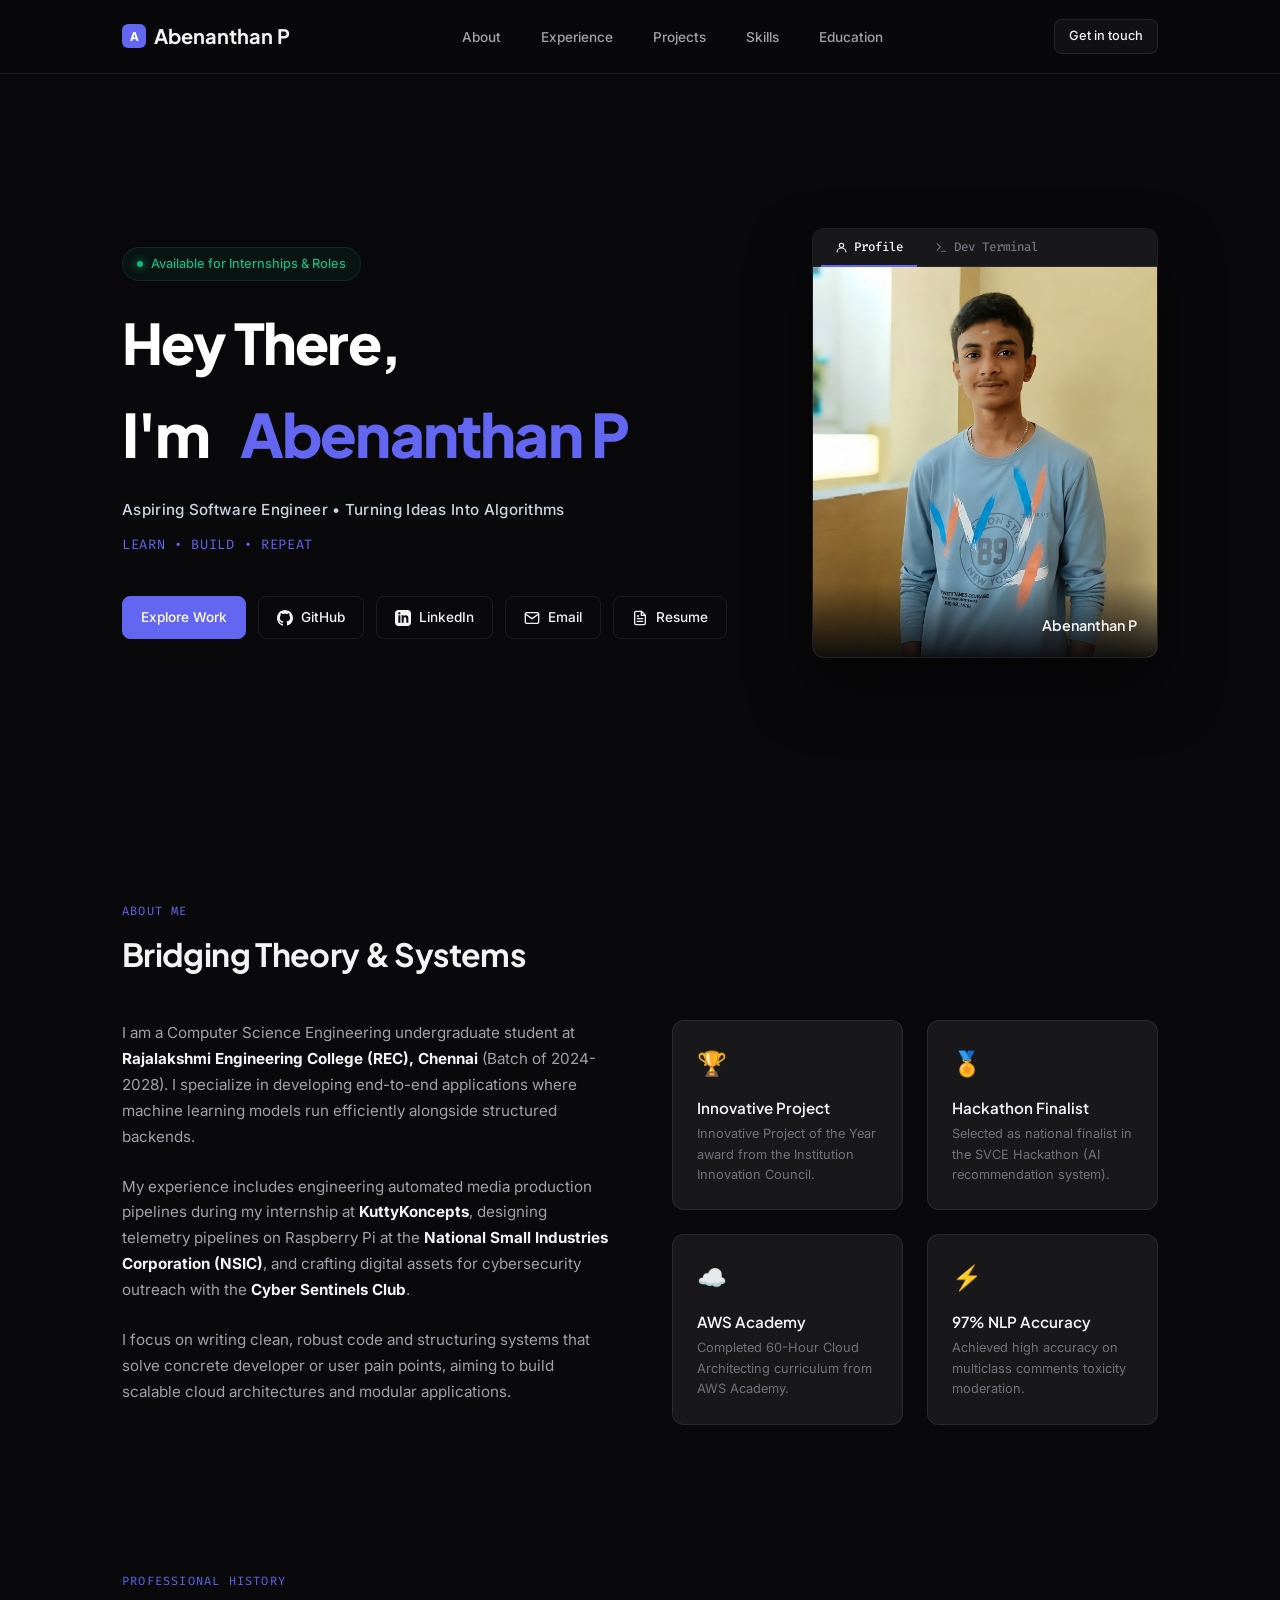
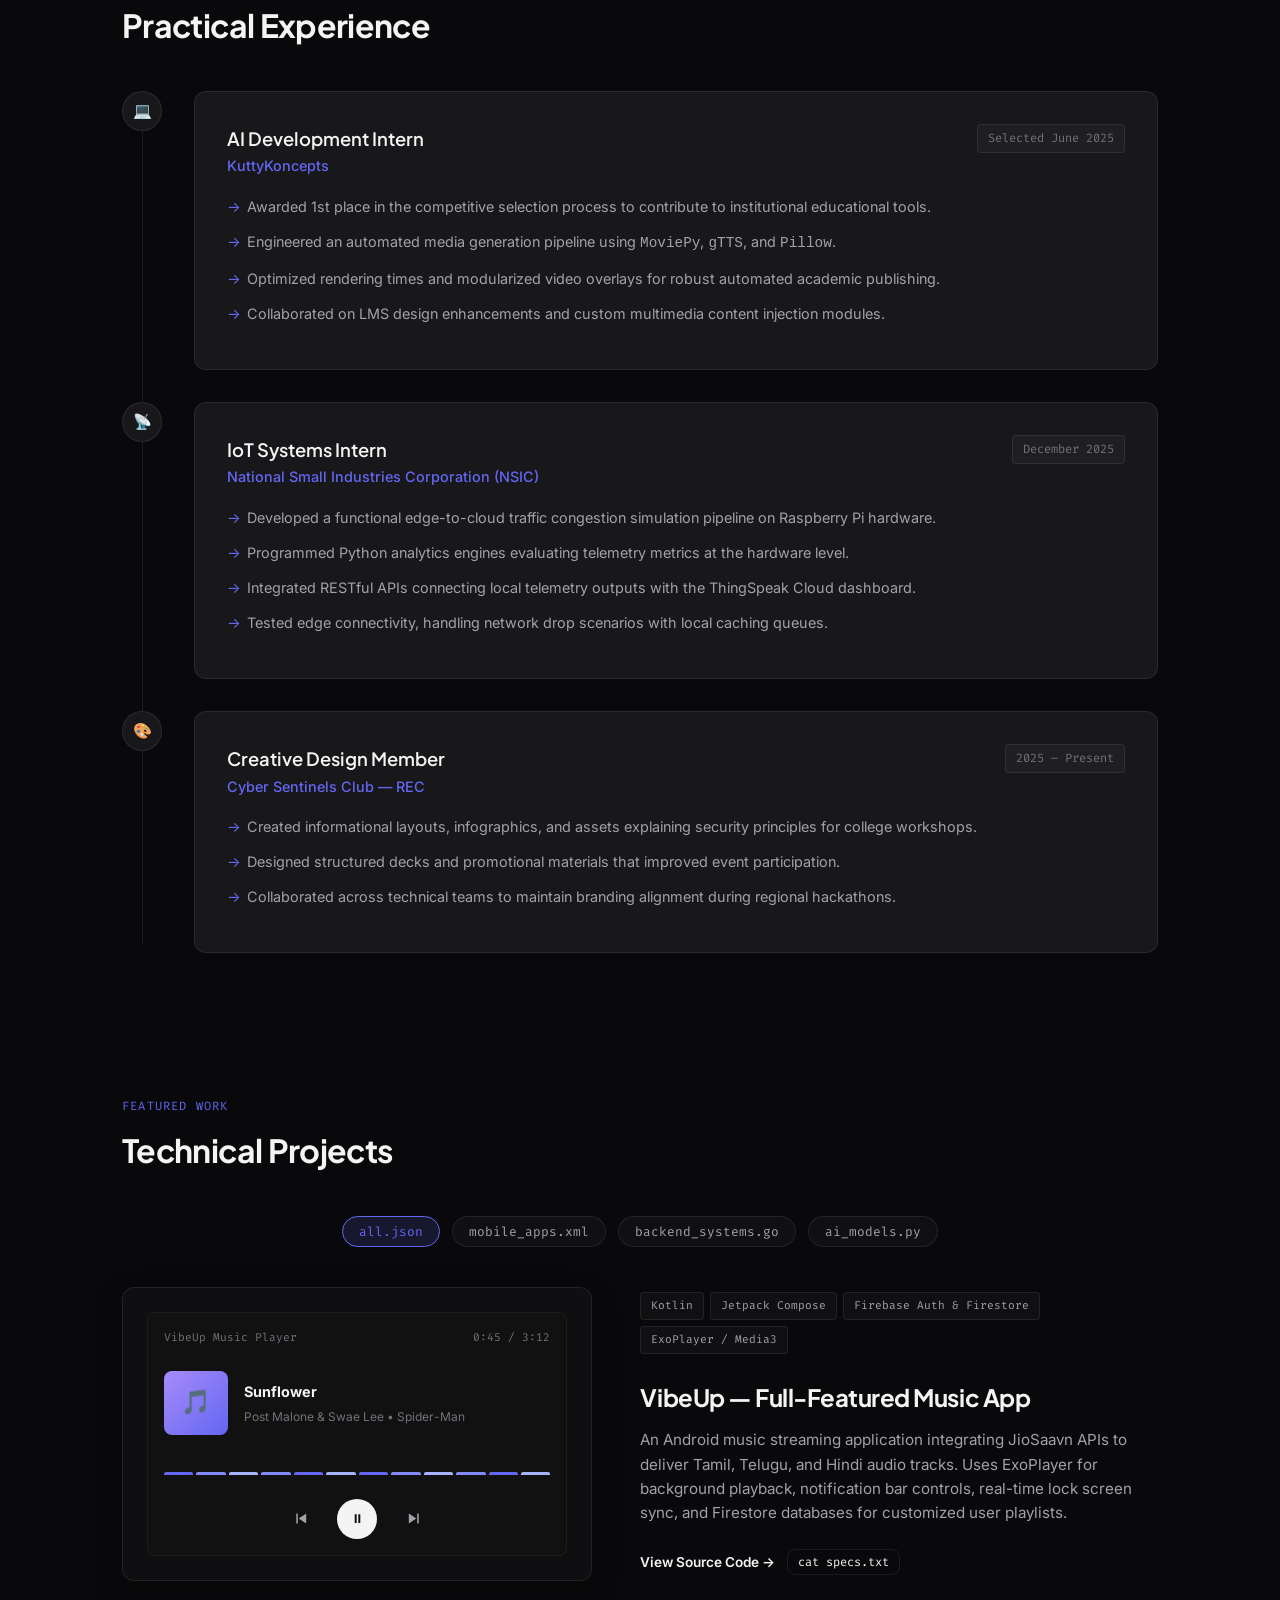
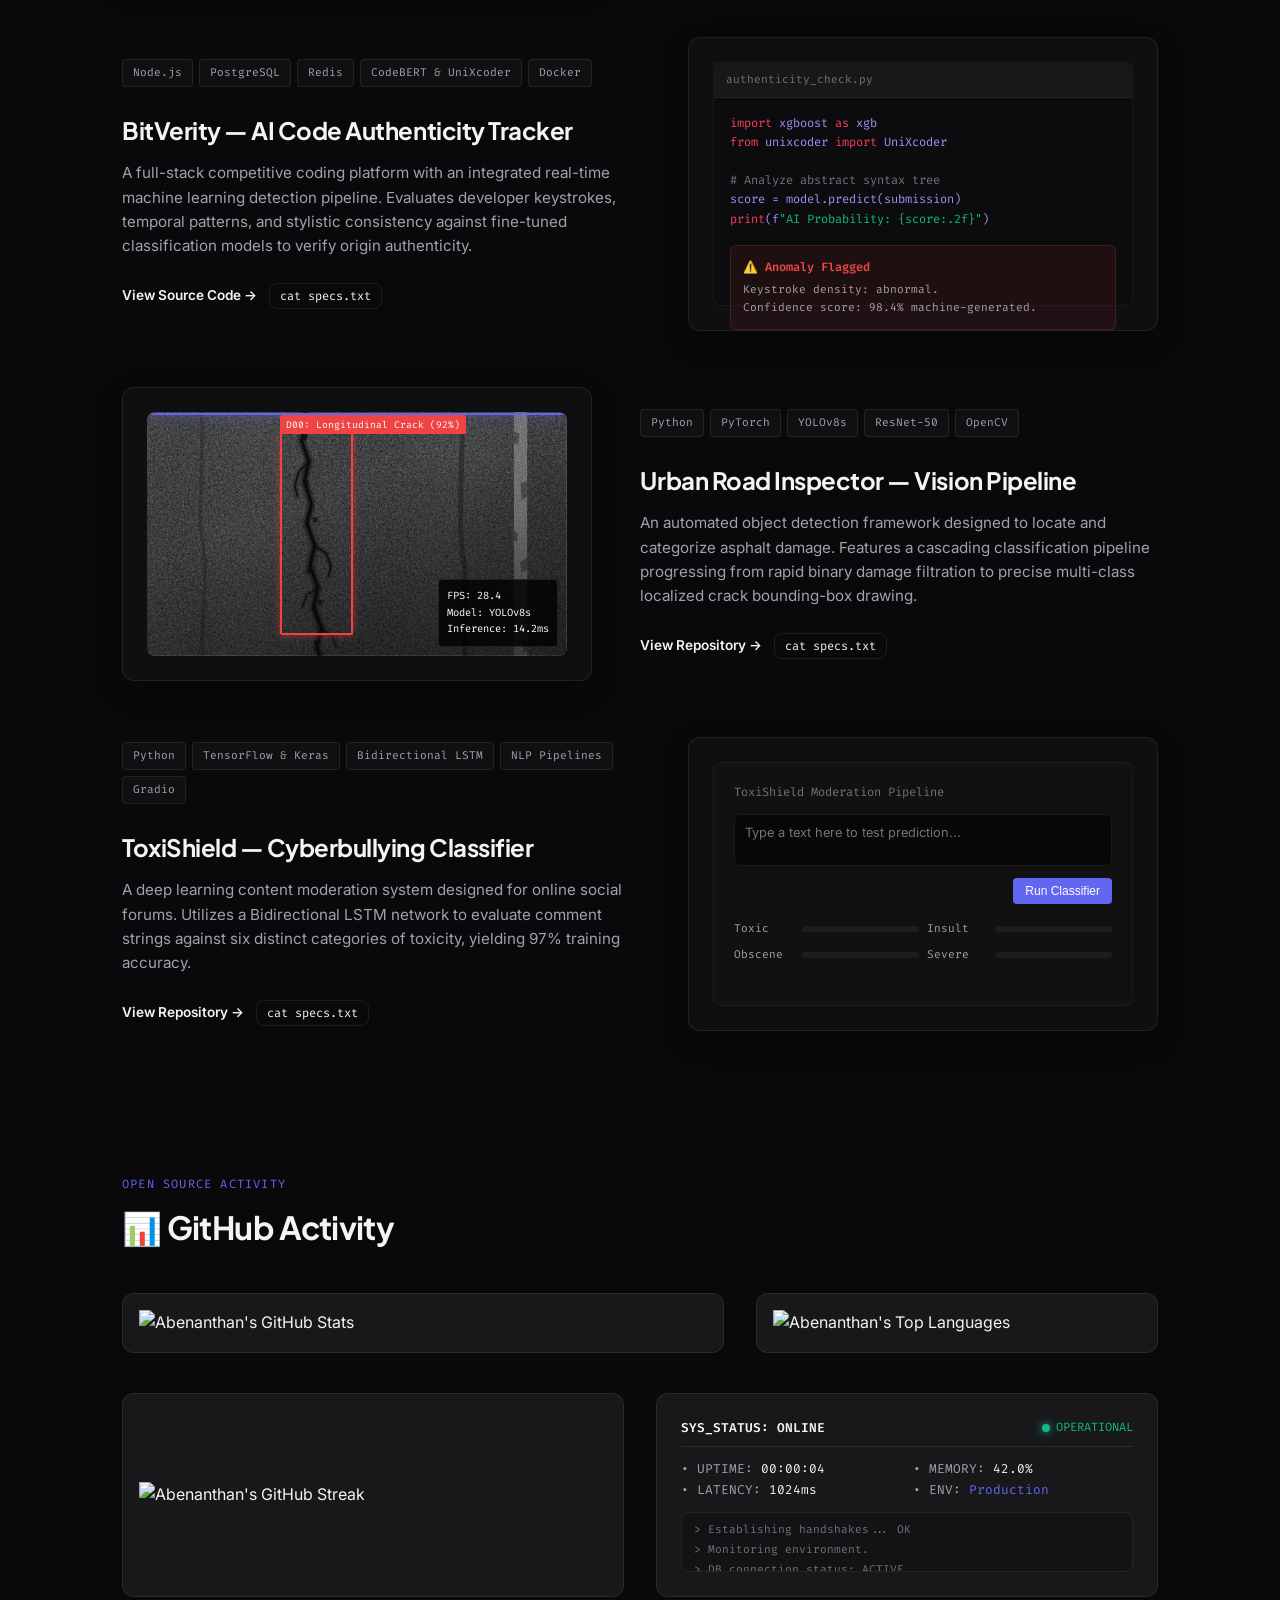
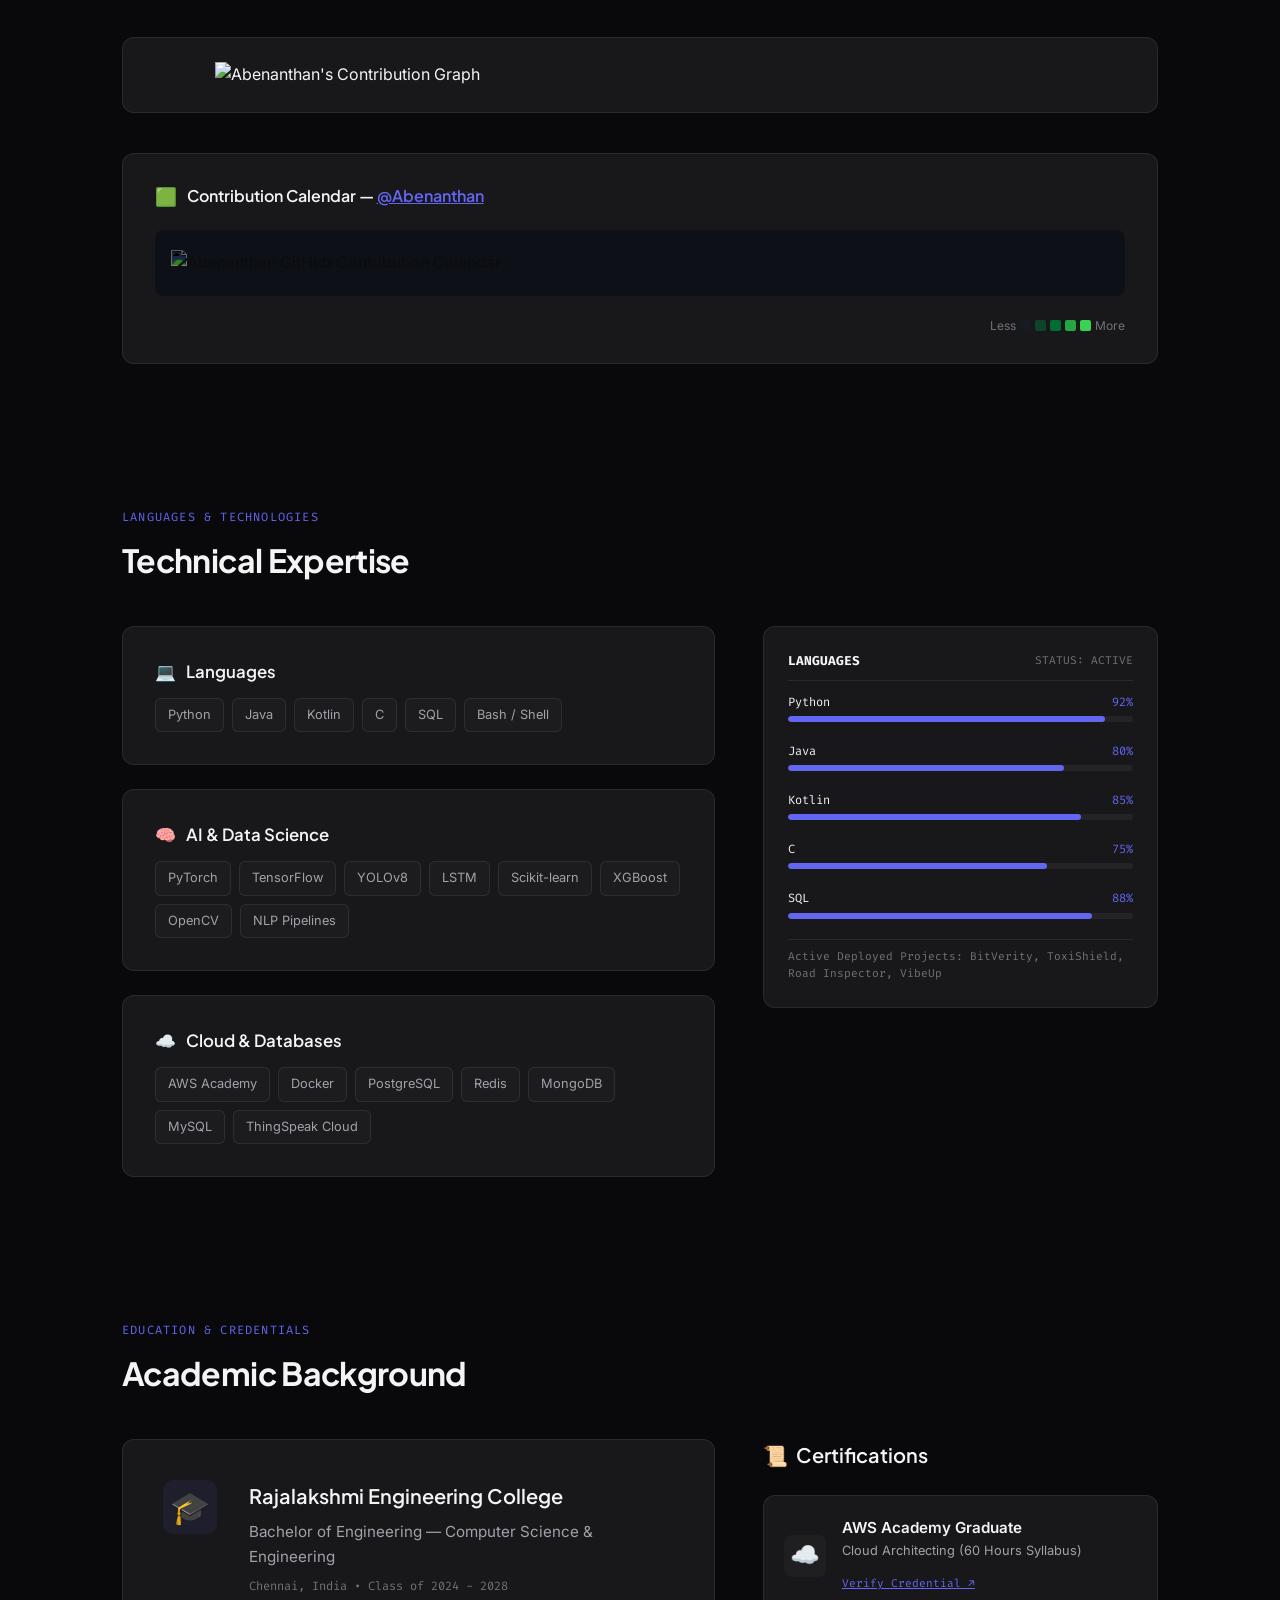
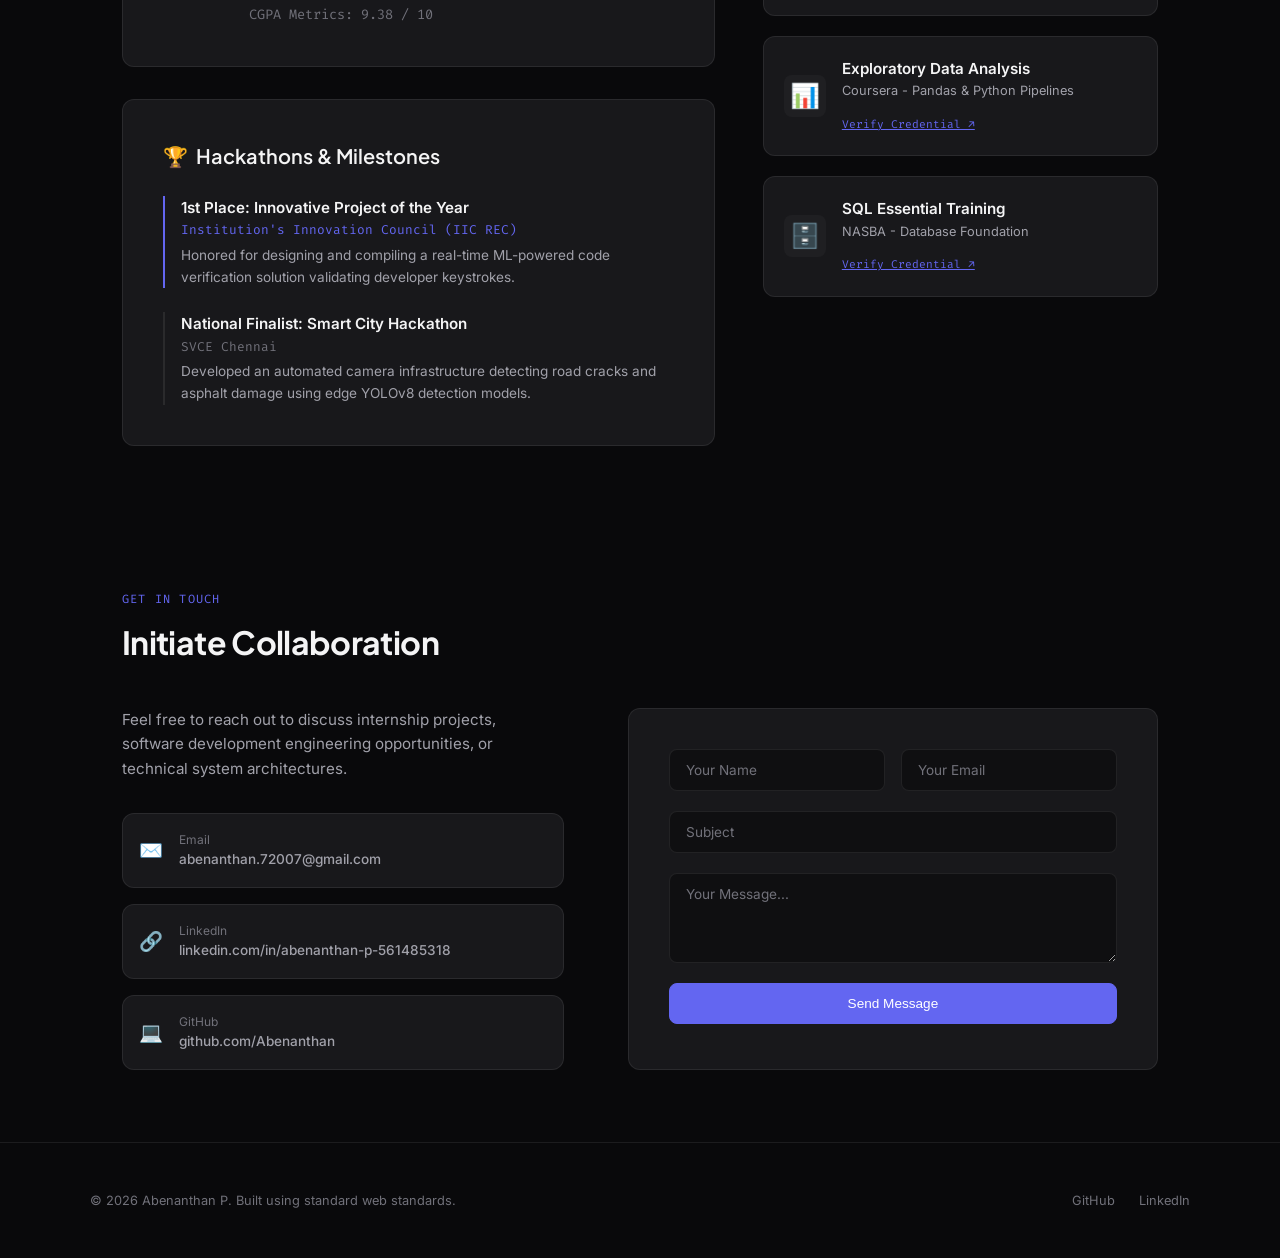
==== commit 318980a0: "Bug Fixes" ====
--- a/index.html
+++ b/index.html
@@ -347,9 +347,24 @@
               <div class="music-bar"></div>
             </div>
             <div class="music-controls">
-              <button class="music-btn" onclick="prevTrack()">⏮</button>
-              <button class="music-btn play-pause" id="playBtn" onclick="togglePlayState()">⏸</button>
-              <button class="music-btn" onclick="nextTrack()">⏭</button>
+              <button class="music-btn" onclick="prevTrack()" aria-label="Previous track">
+                <svg viewBox="0 0 24 24" aria-hidden="true">
+                  <path d="M6 5h2.2v14H6z" />
+                  <path d="M20 5v14l-10.5-7L20 5z" />
+                </svg>
+              </button>
+              <button class="music-btn play-pause" id="playBtn" onclick="togglePlayState()"
+                aria-label="Pause">
+                <svg viewBox="0 0 24 24" aria-hidden="true">
+                  <path d="M7.5 5h3.2v14H7.5zM13.3 5h3.2v14h-3.2z" />
+                </svg>
+              </button>
+              <button class="music-btn" onclick="nextTrack()" aria-label="Next track">
+                <svg viewBox="0 0 24 24" aria-hidden="true">
+                  <path d="M15.8 5H18v14h-2.2z" />
+                  <path d="M4 5l10.5 7L4 19V5z" />
+                </svg>
+              </button>
             </div>
           </div>
         </div>
@@ -431,10 +446,9 @@
       <!-- Road Inspector -->
       <div class="project-card" data-category="ai">
         <div class="project-visual">
-          <div class="mockup-cv"
-            style="background-image: linear-gradient(rgba(0,0,0,0.5), rgba(0,0,0,0.5)), url('data:image/svg+xml,<svg xmlns=%22http://www.w3.org/2000/svg%22 width=%22100%22 height=%22100%22><rect width=%22100%22 height=%22100%22 fill=%22%232c2d30%22/><line x1=%220%22 y1=%2250%22 x2=%22100%22 y2=%2250%22 stroke=%22%23444%22 stroke-dasharray=%225%22/><line x1=%2250%22 y1=%220%22 x2=%2250%22 y2=%22100%22 stroke=%22%23444%22 stroke-dasharray=%225%22/></svg>')">
+          <div class="mockup-cv">
             <div class="cv-scanline"></div>
-            <div class="cv-bbox" style="top:25%;left:20%;width:55%;height:40%">
+            <div class="cv-bbox" style="top:8%;left:31.5%;width:17.5%;height:84%">
               <span class="cv-label">D00: Longitudinal Crack (92%)</span>
             </div>
             <div class="cv-info-pane">
@@ -1476,17 +1490,22 @@
     const musicBars = document.getElementById('musicBars');
     const musicTime = document.getElementById('musicTime');
 
+    const ICON_PAUSE = '<svg viewBox="0 0 24 24" aria-hidden="true"><path d="M7.5 5h3.2v14H7.5zM13.3 5h3.2v14h-3.2z"/></svg>';
+    const ICON_PLAY = '<svg viewBox="0 0 24 24" aria-hidden="true"><path d="M8.5 5.1v13.8L19.5 12 8.5 5.1z"/></svg>';
+
     function togglePlayState() {
       isPlaying = !isPlaying;
       if (isPlaying) {
-        playBtn.textContent = '⏸';
+        playBtn.innerHTML = ICON_PAUSE;
+        playBtn.setAttribute('aria-label', 'Pause');
         musicBars.style.opacity = '1';
         musicTime.textContent = '0:45 / 3:12';
         Array.from(musicBars.children).forEach(bar => {
           bar.style.animationPlayState = 'running';
         });
       } else {
-        playBtn.textContent = '▶';
+        playBtn.innerHTML = ICON_PLAY;
+        playBtn.setAttribute('aria-label', 'Play');
         musicTime.textContent = 'Paused';
         Array.from(musicBars.children).forEach(bar => {
           bar.style.animationPlayState = 'paused';
--- a/styles.css
+++ b/styles.css
@@ -840,37 +840,54 @@
   display: flex;
   justify-content: center;
   align-items: center;
-  gap: 1.5rem;
+  gap: 1.25rem;
   margin-top: auto;
 }
 
 .music-btn {
+  width: 34px;
+  height: 34px;
+  padding: 0;
   background: none;
   border: none;
+  border-radius: 50%;
   color: var(--text-secondary);
-  font-size: 1.1rem;
   cursor: pointer;
-  transition: color 0.2s;
+  display: inline-flex;
+  align-items: center;
+  justify-content: center;
+  line-height: 0;
+  transition: color 0.2s ease, transform 0.2s ease, background 0.2s ease;
+}
+
+.music-btn svg {
+  width: 17px;
+  height: 17px;
+  display: block;
+  fill: currentColor;
 }
 
 .music-btn:hover {
   color: var(--text-primary);
+  background: rgba(255, 255, 255, 0.06);
 }
 
 .music-btn.play-pause {
   width: 40px;
   height: 40px;
-  border-radius: 50%;
   background: var(--text-primary);
-  color: var(--bg);
-  display: flex;
-  align-items: center;
-  justify-content: center;
-  font-size: 0.85rem;
+  color: #111;
+}
+
+.music-btn.play-pause svg {
+  width: 15px;
+  height: 15px;
 }
 
 .music-btn.play-pause:hover {
-  transform: scale(1.05);
+  background: #ffffff;
+  color: #111;
+  transform: scale(1.06);
 }
 
 /* MOCKUP CODE EDITOR */
@@ -940,6 +957,9 @@
   width: 100%;
   height: 100%;
   border-radius: var(--radius-sm);
+  background-image:
+    linear-gradient(rgba(6, 7, 10, 0.30), rgba(6, 7, 10, 0.46)),
+    url('assets/images/road-crack.svg');
   background-size: cover;
   background-position: center;
   position: relative;
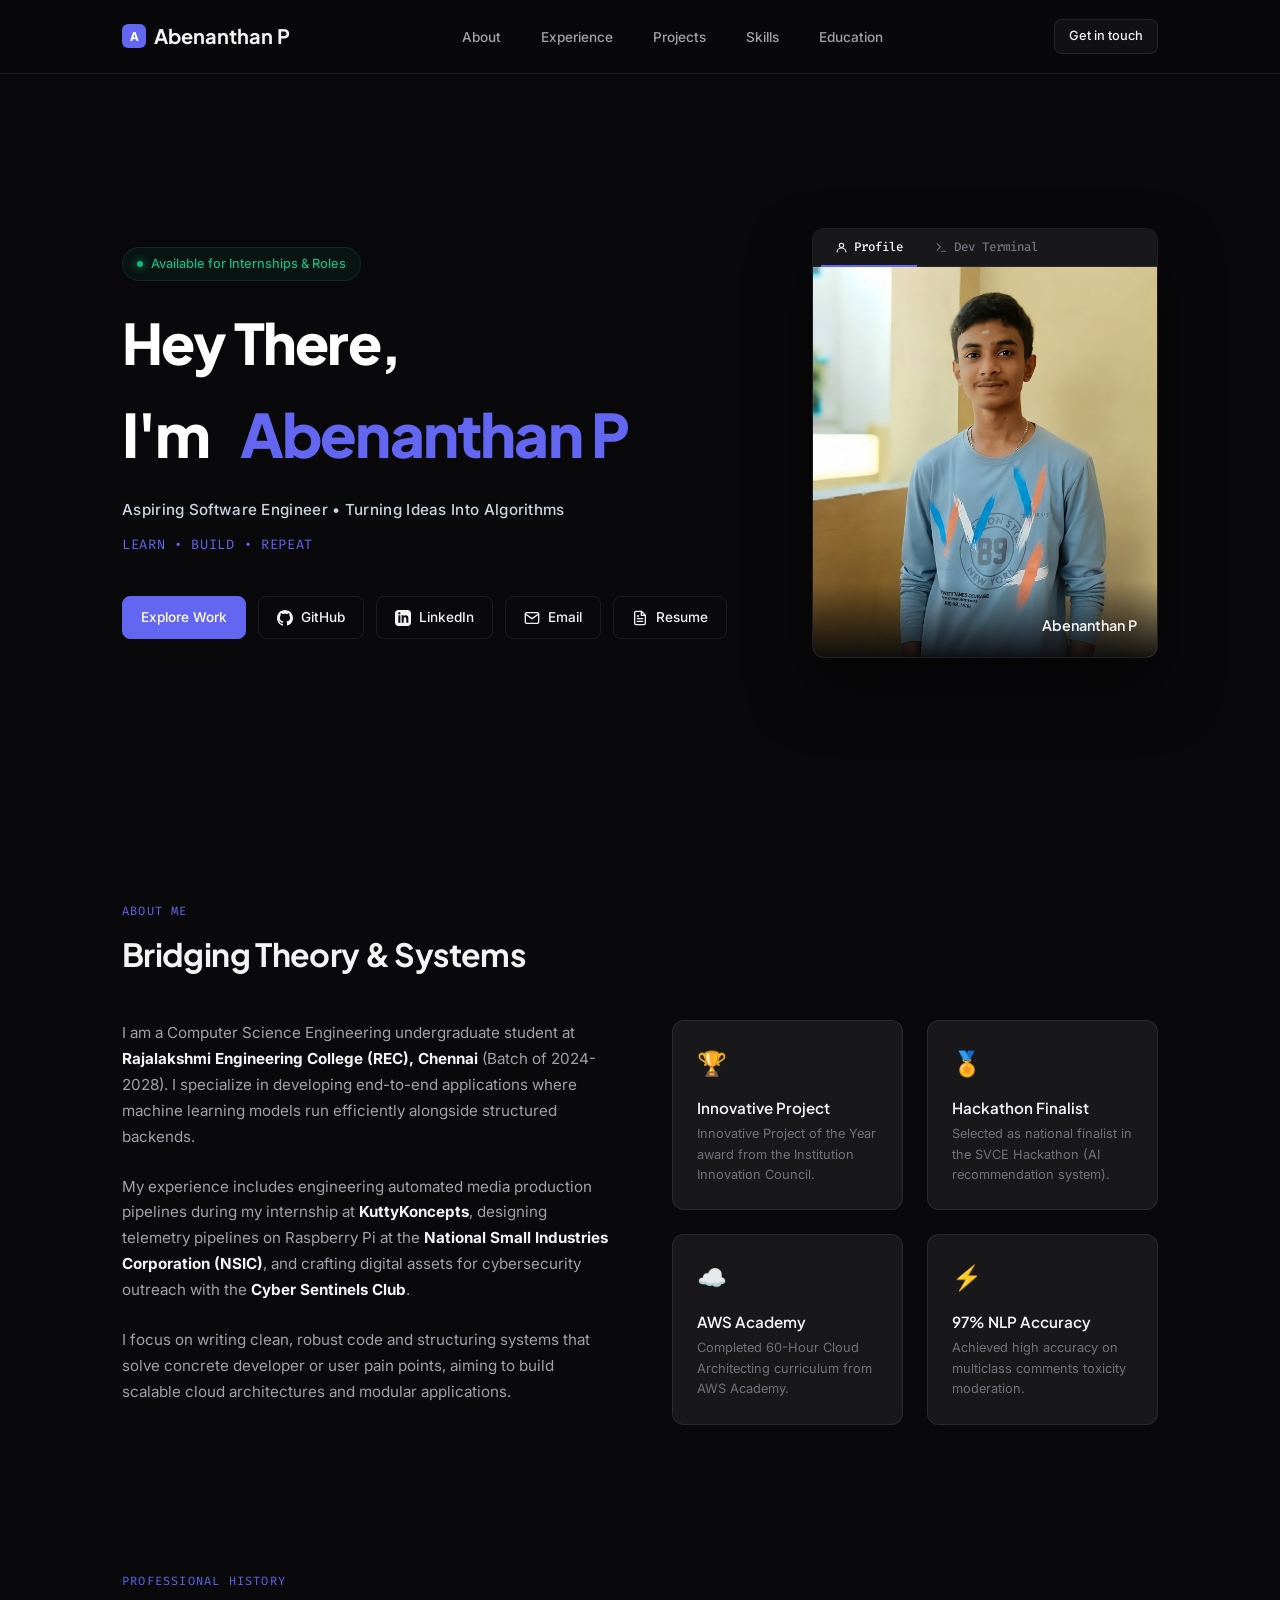
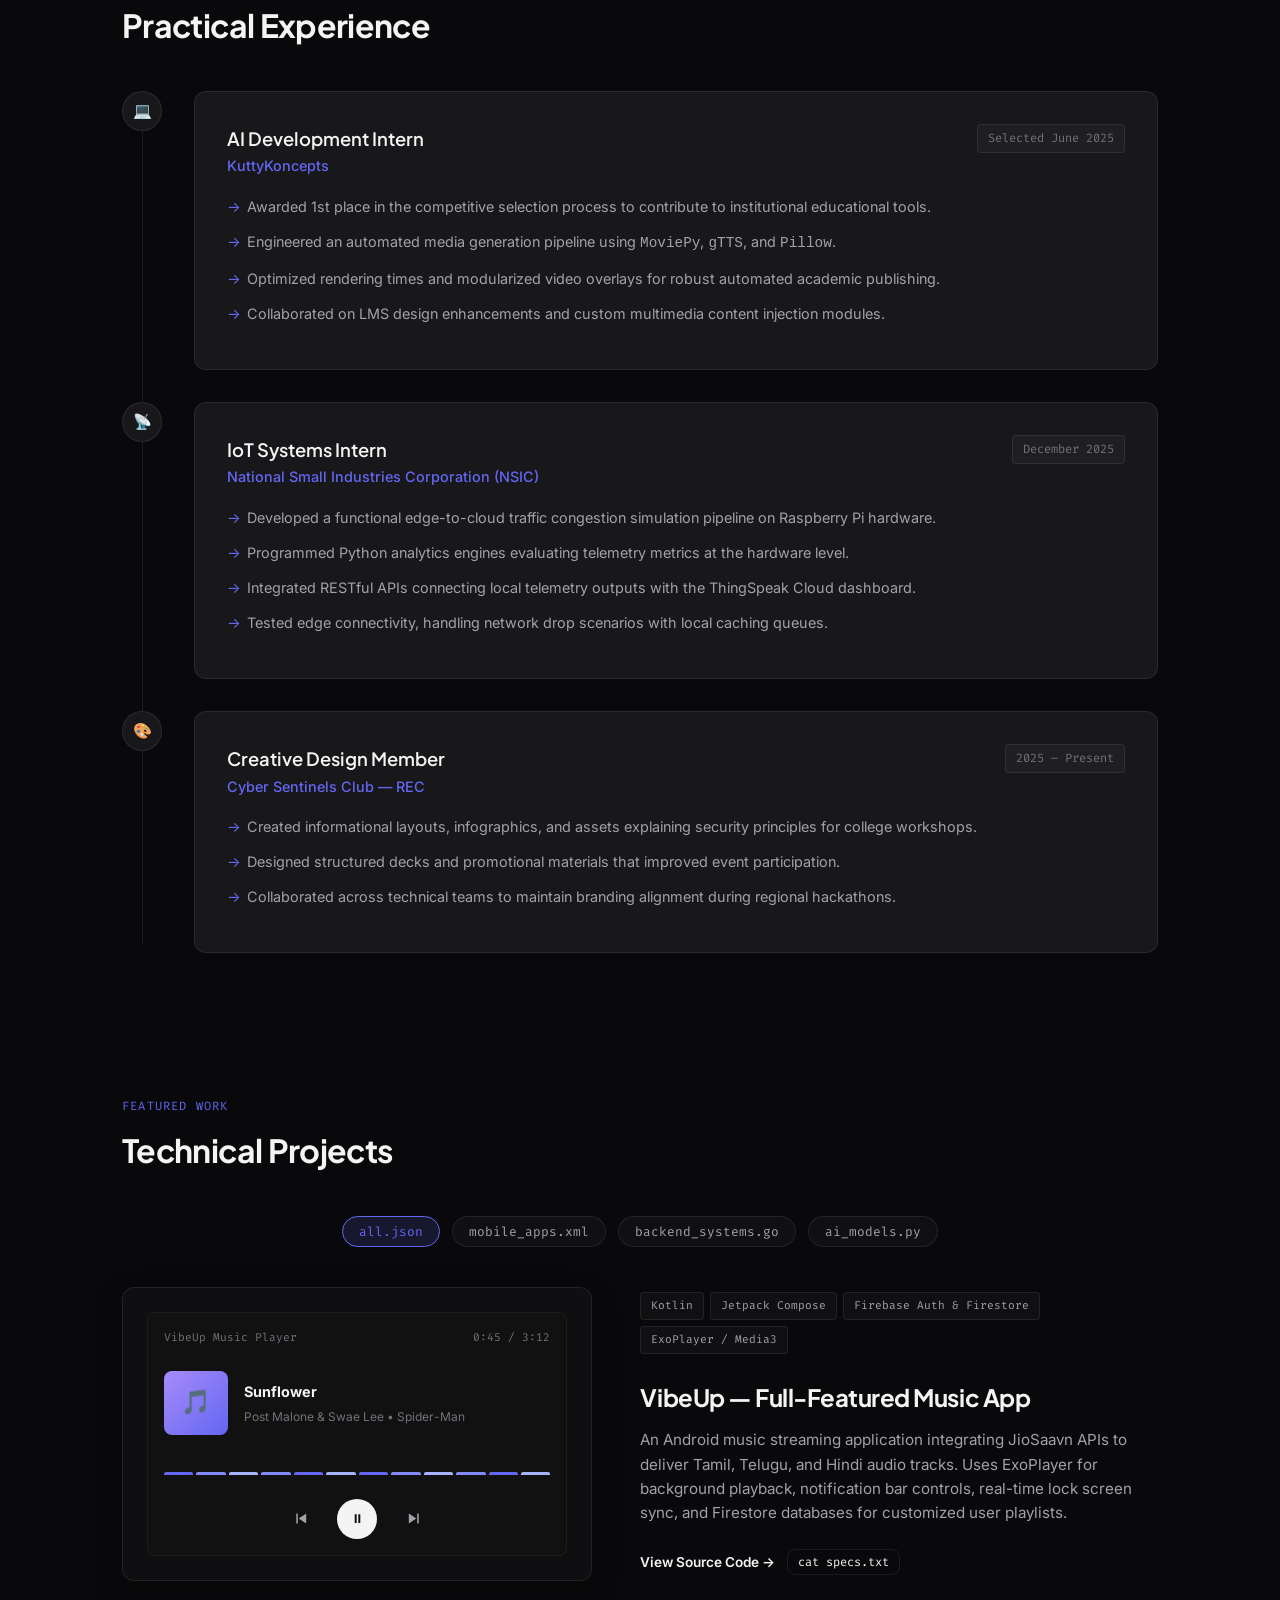
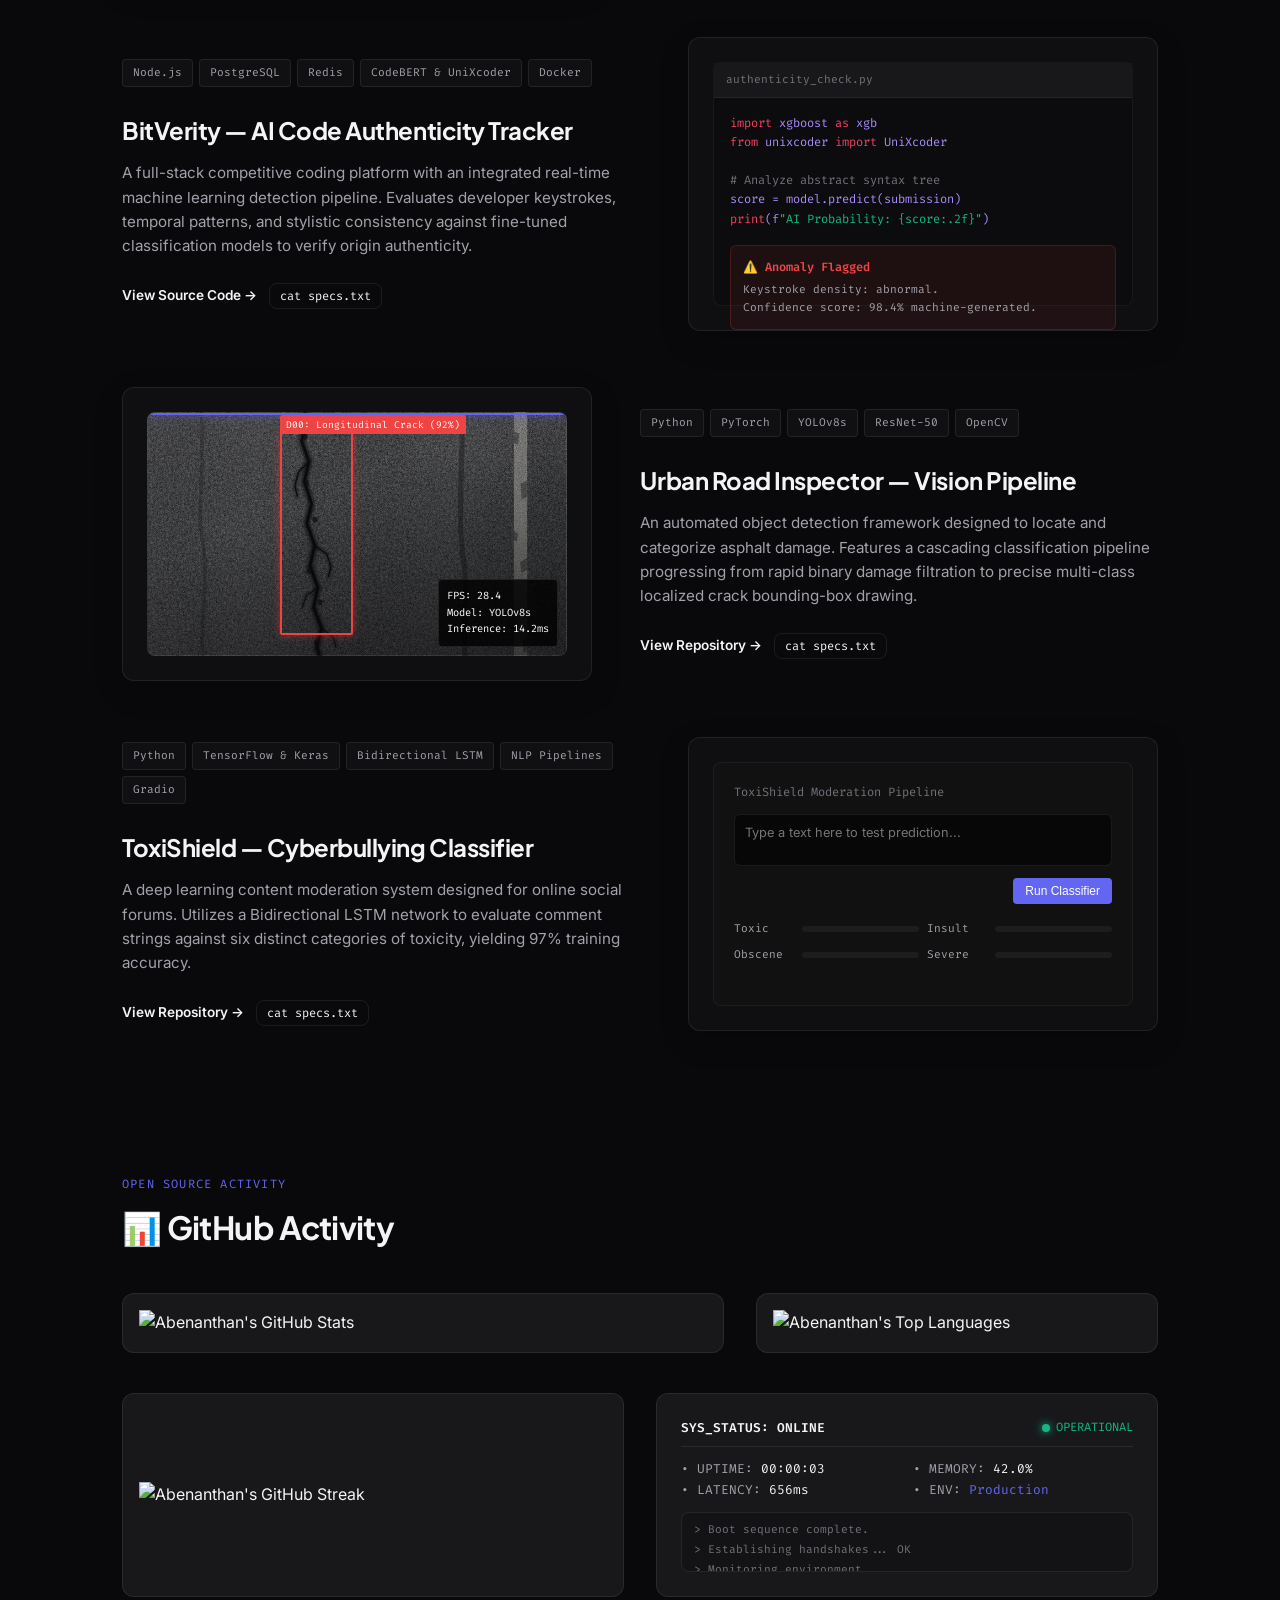
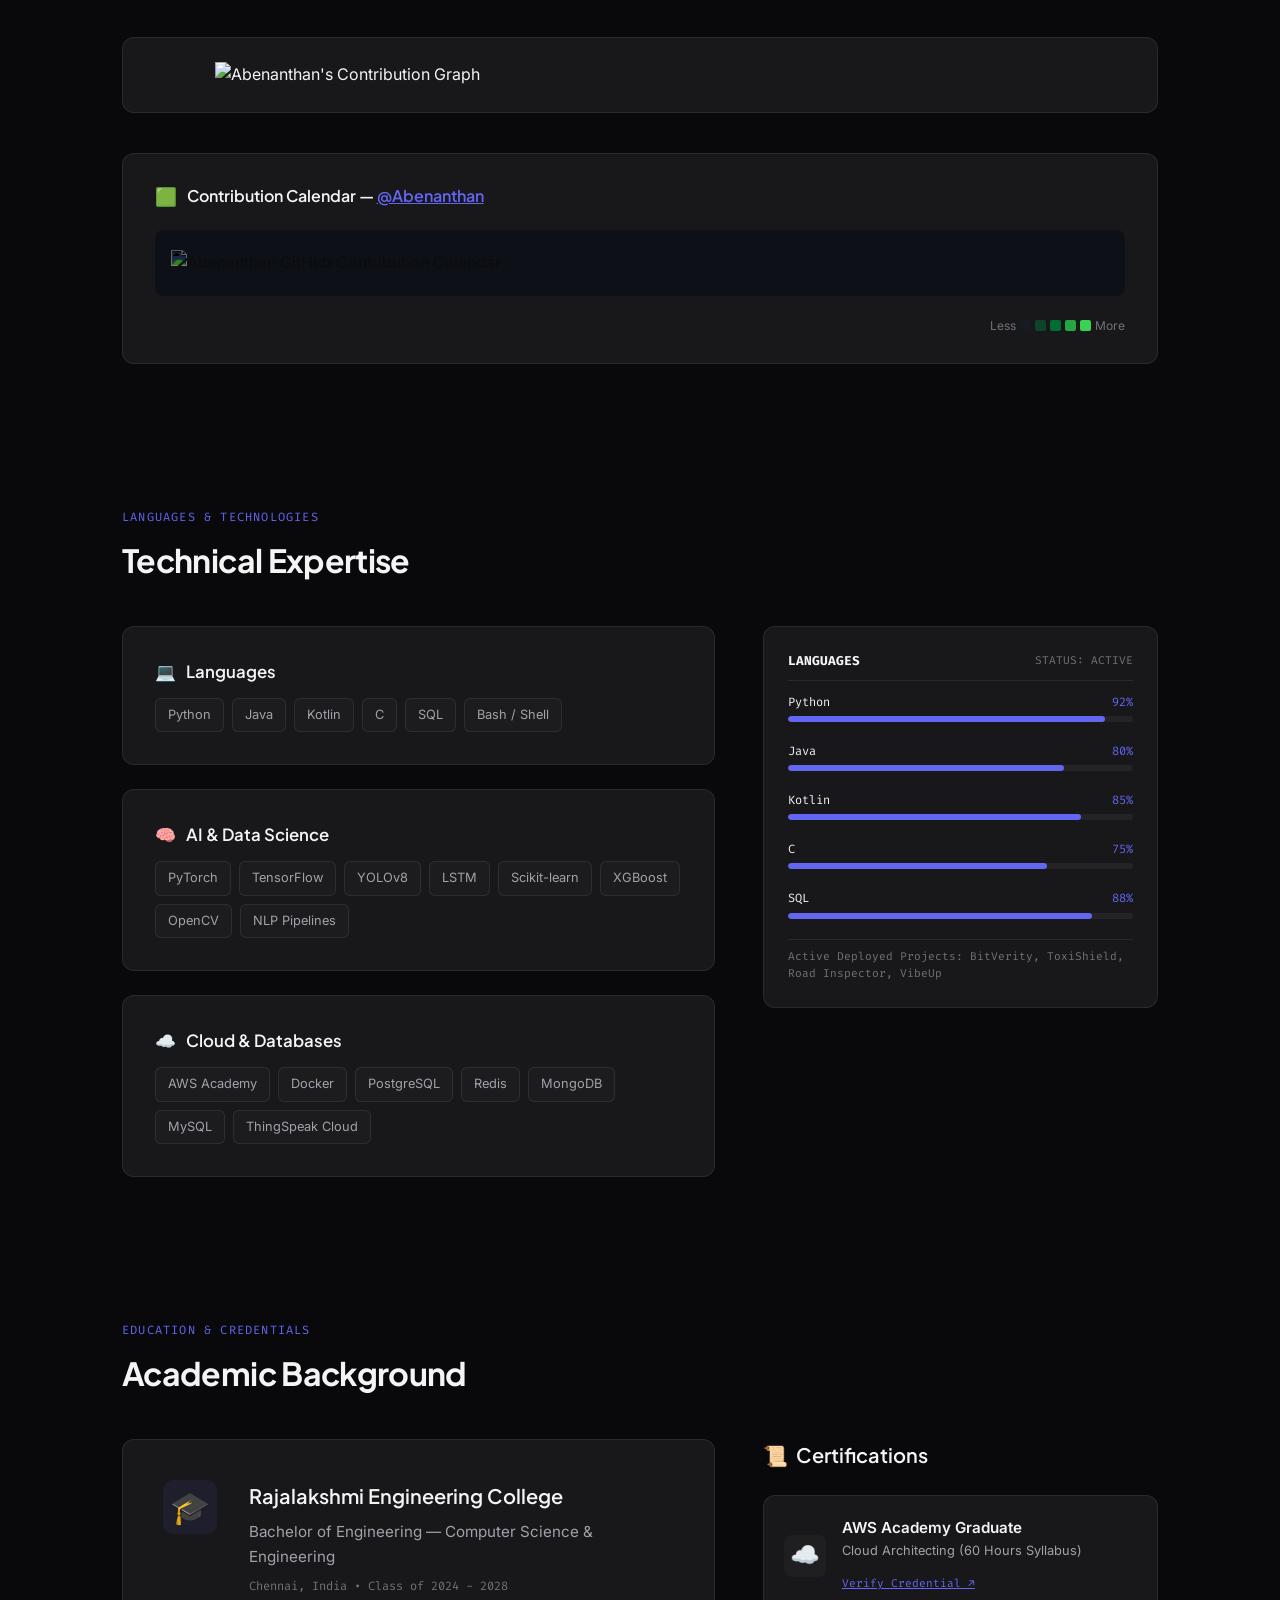
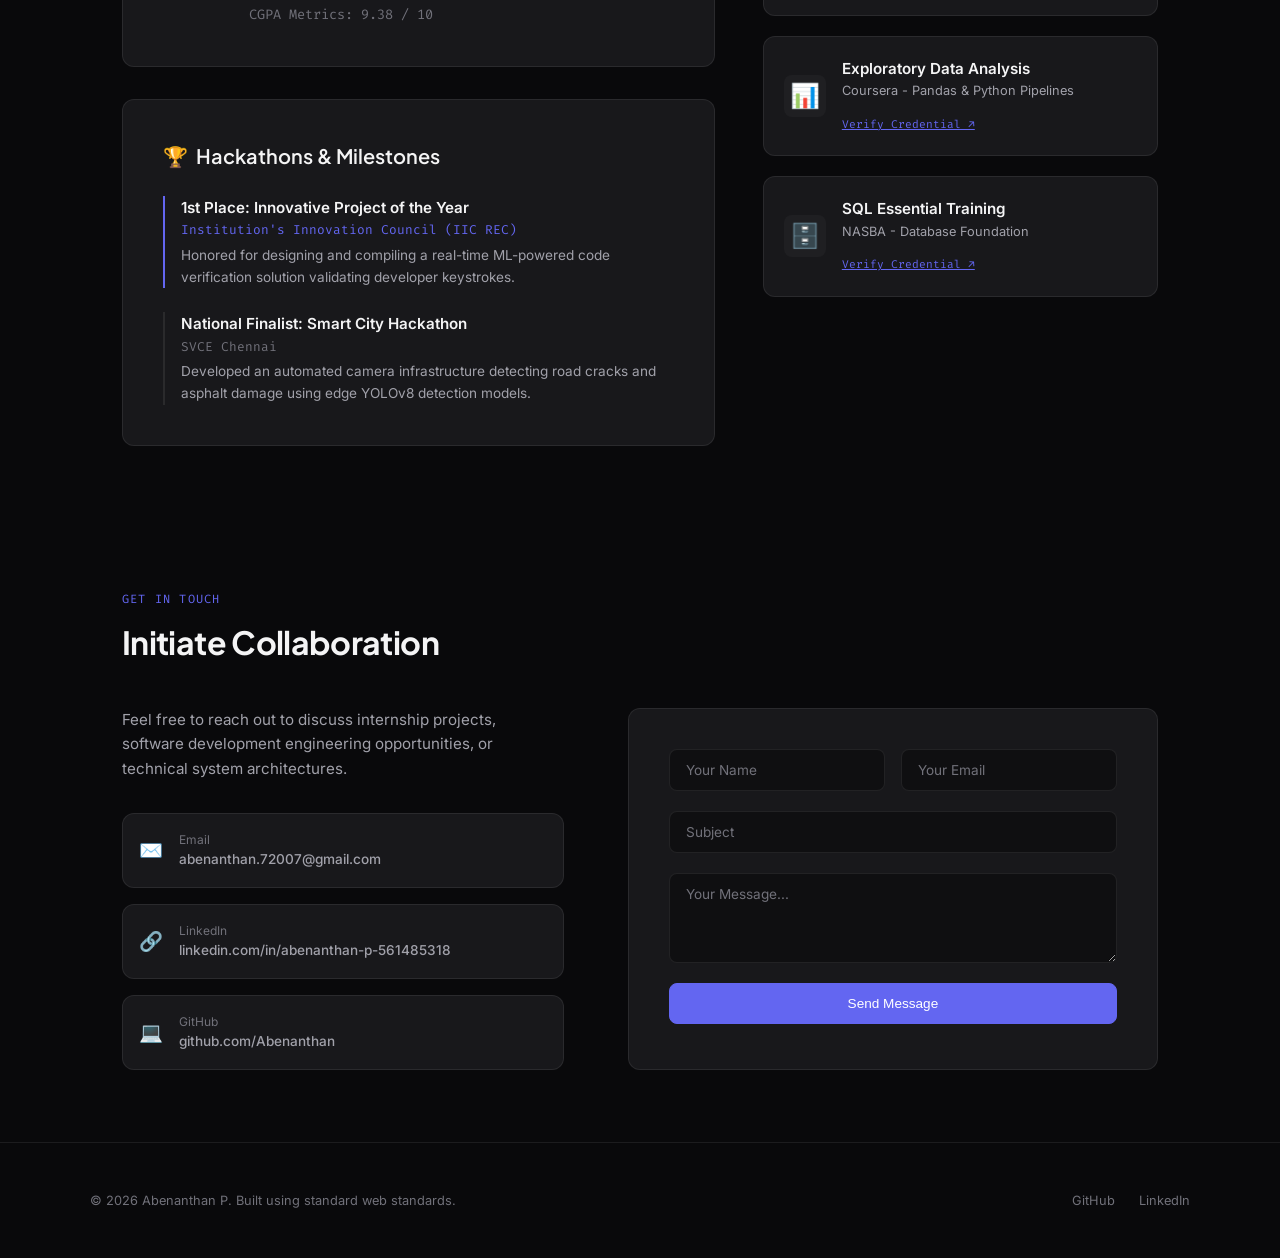
==== commit 2edaae9b: "Optimize (TEST)" ====
--- a/index.html
+++ b/index.html
@@ -7,7 +7,7 @@
   <title>Abenanthan P — Computer Science &amp; AI Engineer</title>
   <meta name="description"
     content="Portfolio of Abenanthan P — B.E. Computer Science student at REC Chennai. Specialized in AI/ML pipelines, Full-Stack development, and IoT solutions.">
-  <link rel="stylesheet" href="styles.css?v=1.2">
+  <link rel="stylesheet" href="styles.css?v=1.4">
   <link rel="icon" href="favicon2.svg">
   <meta name="theme-color" content="#09090b">
 
@@ -155,13 +155,14 @@
               <div id="terminalHistory"></div>
               <div class="terminal-input-line"
                 style="display: flex; align-items: center; gap: 8px; position: relative;">
-                <span class="terminal-prompt">abenanthan@rec:~$</span>
+                <span class="terminal-prompt"><span class="prompt-host">abenanthan@rec</span>:~$</span>
                 <div style="position: relative; flex-grow: 1; display: flex; align-items: center; overflow: hidden;">
                   <span id="terminalInputDisplay"
                     style="color: #ffffff; font-family: var(--font-mono); font-size: 0.85rem; white-space: pre; z-index: 2;"></span>
                   <span class="terminal-cursor"
                     style="display: inline-block; width: 8px; height: 15px; background: #22c55e; animation: cursor-blink 1s step-end infinite; margin-left: 2px; z-index: 2;"></span>
                   <input type="text" id="terminalInput" autocomplete="off" spellcheck="false"
+                    autocapitalize="off" autocorrect="off" enterkeyhint="go"
                     style="position: absolute; left: 0; top: 0; width: 100%; height: 100%; background: transparent; border: none; color: transparent; caret-color: transparent; font-family: var(--font-mono); font-size: 0.85rem; outline: none; padding: 0; z-index: 3;">
                 </div>
               </div>
@@ -1094,7 +1095,7 @@
         setTimeout(() => {
           const lineDiv = document.createElement('div');
           lineDiv.className = 'terminal-line';
-          lineDiv.innerHTML = `<span class="terminal-prompt">abenanthan@rec:~$</span> <span class="terminal-cmd" id="initCmd"></span>`;
+          lineDiv.innerHTML = `<span class="terminal-prompt"><span class="prompt-host">abenanthan@rec</span>:~$</span> <span class="terminal-cmd" id="initCmd"></span>`;
           terminalHistory.appendChild(lineDiv);
 
           const cmdText = 'init-portfolio';
@@ -1260,7 +1261,7 @@
       // Print command inside history log
       const inputLog = document.createElement('div');
       inputLog.className = 'terminal-line';
-      inputLog.innerHTML = `<span class="terminal-prompt">abenanthan@rec:~$</span> <span class="terminal-cmd">${cleanCmd}</span>`;
+      inputLog.innerHTML = `<span class="terminal-prompt"><span class="prompt-host">abenanthan@rec</span>:~$</span> <span class="terminal-cmd">${cleanCmd}</span>`;
       terminalHistory.appendChild(inputLog);
 
       if (cmdLower === 'clear') {
--- a/styles.css
+++ b/styles.css
@@ -2170,8 +2170,34 @@
     padding: 6rem 1.5rem 3rem;
   }
 
+  /* Panel is capped and centred so the photo can't stretch into a
+     letterbox on wide phones/tablets */
+  /* minmax(0,1fr) not 1fr: a plain 1fr track takes its minimum from the
+     item's min-content, so the terminal's max-content history blew the
+     track (and the panel) out past the viewport. */
+  .hero-grid {
+    grid-template-columns: minmax(0, 1fr);
+  }
+
+  /* width:100% is what actually pins it - with only max-width, the panel's
+     min-content (long prompt + pill row + ASCII output) let it expand all
+     the way to 440px inside a 358px track and pushed the page sideways. */
+  .hero-panel {
+    width: 100%;
+    max-width: 440px;
+    min-width: 0;
+    margin-left: auto;
+    margin-right: auto;
+  }
+
+  .hero-panel-pane,
+  .hero-panel .terminal-wrapper {
+    min-width: 0;
+  }
+
   .hero-profile-photo {
-    height: 340px;
+    height: auto;
+    aspect-ratio: 344 / 390;
   }
 
   .education-section,
@@ -2240,10 +2266,6 @@
   }
 
   /* Hero panel / terminal */
-  .hero-profile-photo {
-    height: 300px;
-  }
-
   .hero-panel-tab {
     padding: 9px 11px;
     font-size: 0.72rem;
@@ -2271,18 +2293,49 @@
   }
 
   /* The terminal prints fixed-width ASCII tables; wrapping them shreds the
-     box borders. Let the pane pan sideways like a real terminal instead. */
+     box borders. Let the pane pan sideways like a real terminal instead.
+     overscroll-behavior stops that panning from chaining to the page. */
   .hero-terminal-body {
+    height: 280px;
+    overflow-x: auto;
+    overscroll-behavior: contain;
+  }
+
+  .hero-terminal-body #terminalHistory {
+    min-width: max-content;
+  }
+
+  .hero-terminal-body .terminal-line {
+    white-space: pre;
+  }
+
+  /* typed text should match output size, not the desktop 0.85rem */
+  #terminalInputDisplay {
+    font-size: 0.78rem !important;
+  }
+
+  .terminal-output {
+    padding-left: 0.5rem;
+  }
+
+  /* one tidy scrollable row of shortcuts instead of two wrapped rows -
+     these are the practical way to drive the terminal on a phone */
+  .terminal-clickable-cmds {
+    flex-wrap: nowrap;
     overflow-x: auto;
     overscroll-behavior-x: contain;
-  }
-
-  .hero-terminal-body #terminalHistory {
-    min-width: max-content;
-  }
-
-  .hero-terminal-body .terminal-line {
-    white-space: pre;
+    scrollbar-width: none;
+    margin-top: 0.75rem;
+    padding-bottom: 2px;
+  }
+
+  .terminal-clickable-cmds::-webkit-scrollbar {
+    display: none;
+  }
+
+  .terminal-cmd-pill {
+    flex: 0 0 auto;
+    padding: 7px 13px;
   }
 
   /* quick-command pill tray (inline-padded in markup) */
@@ -2571,10 +2624,6 @@
     padding: 5.25rem 1rem 2rem;
   }
 
-  .hero-profile-photo {
-    height: 260px;
-  }
-
   .quick-facts {
     grid-template-columns: 1fr;
   }
@@ -2597,6 +2646,11 @@
     font-size: 0.75rem;
   }
 
+  /* "abenanthan@rec:~$" eats a third of the line on a phone - drop to ":~$" */
+  .prompt-host {
+    display: none;
+  }
+
   .footer-inner {
     flex-direction: column;
     gap: 0.75rem;
@@ -2615,10 +2669,6 @@
     font-size: 0.72rem;
   }
 
-  .terminal-prompt {
-    font-size: 0.65rem;
-  }
-
   .hero-panel-tab {
     padding: 9px 8px;
     font-size: 0.68rem;
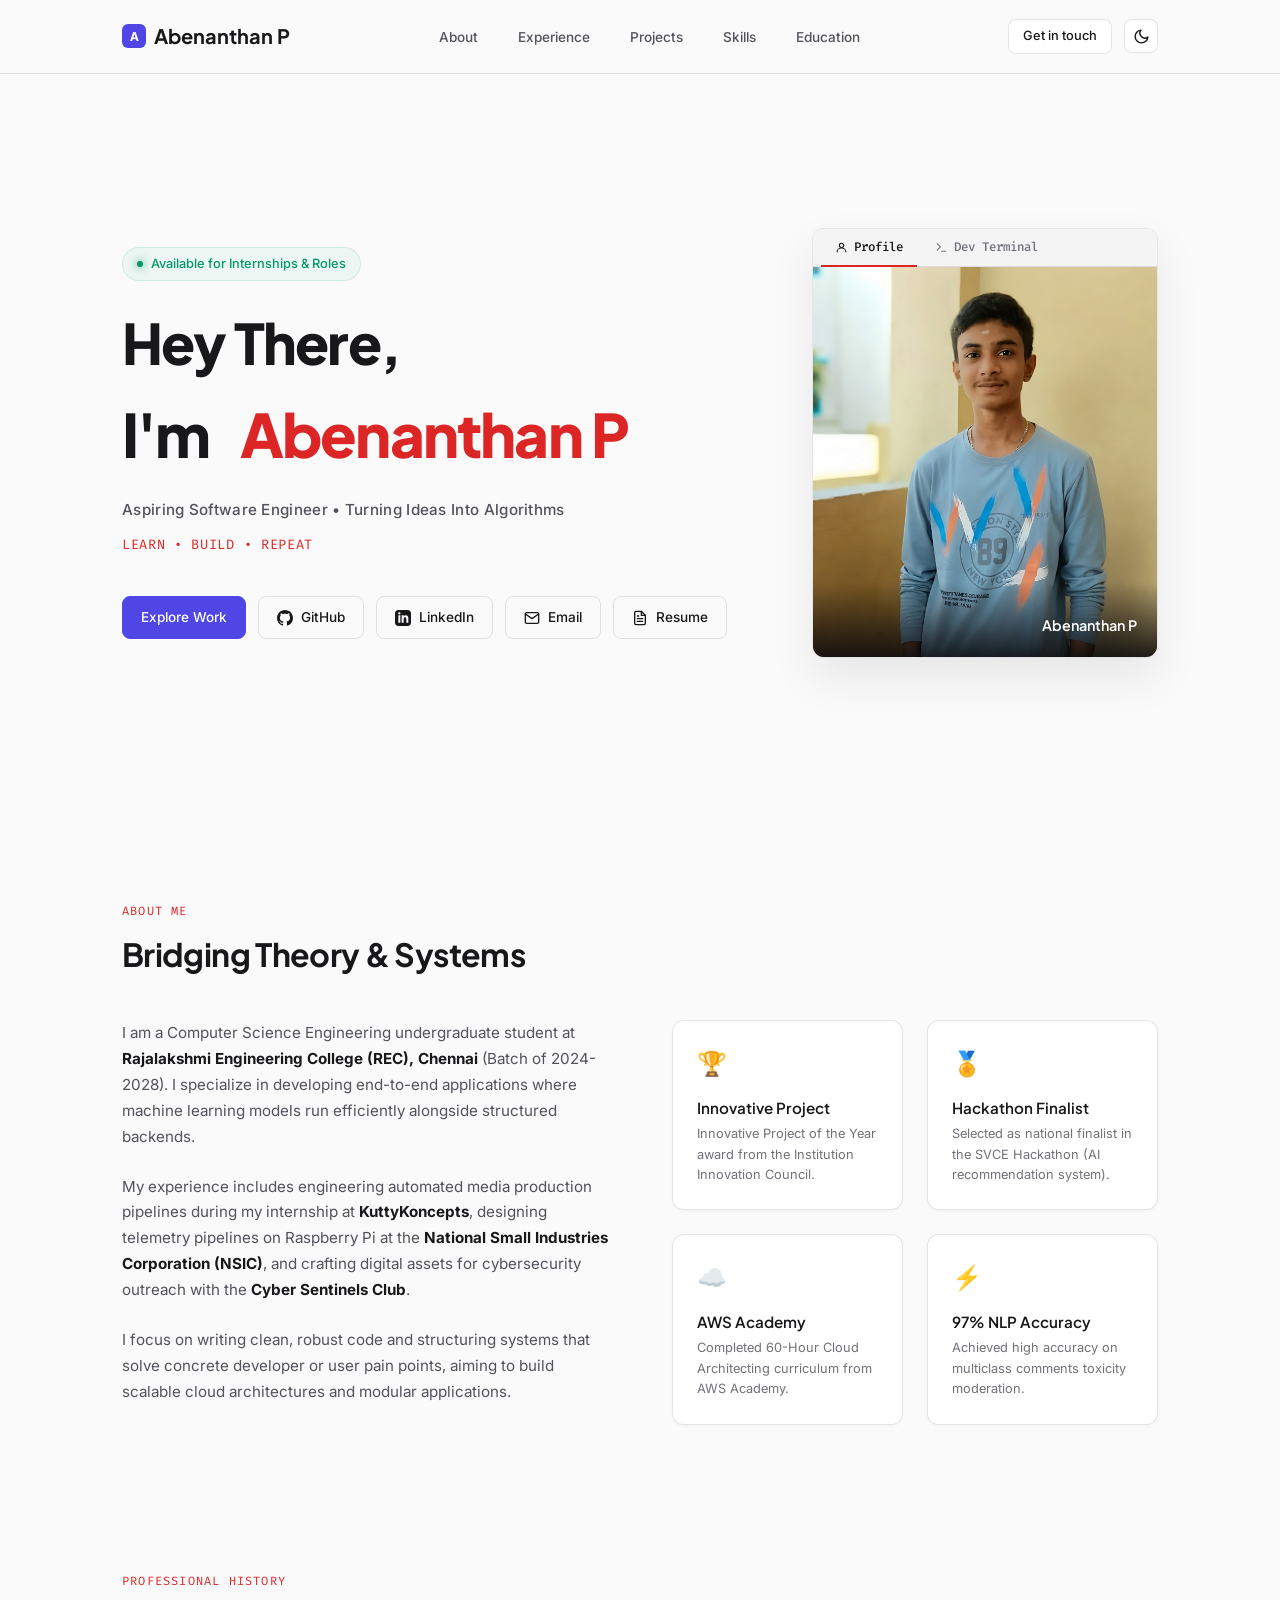
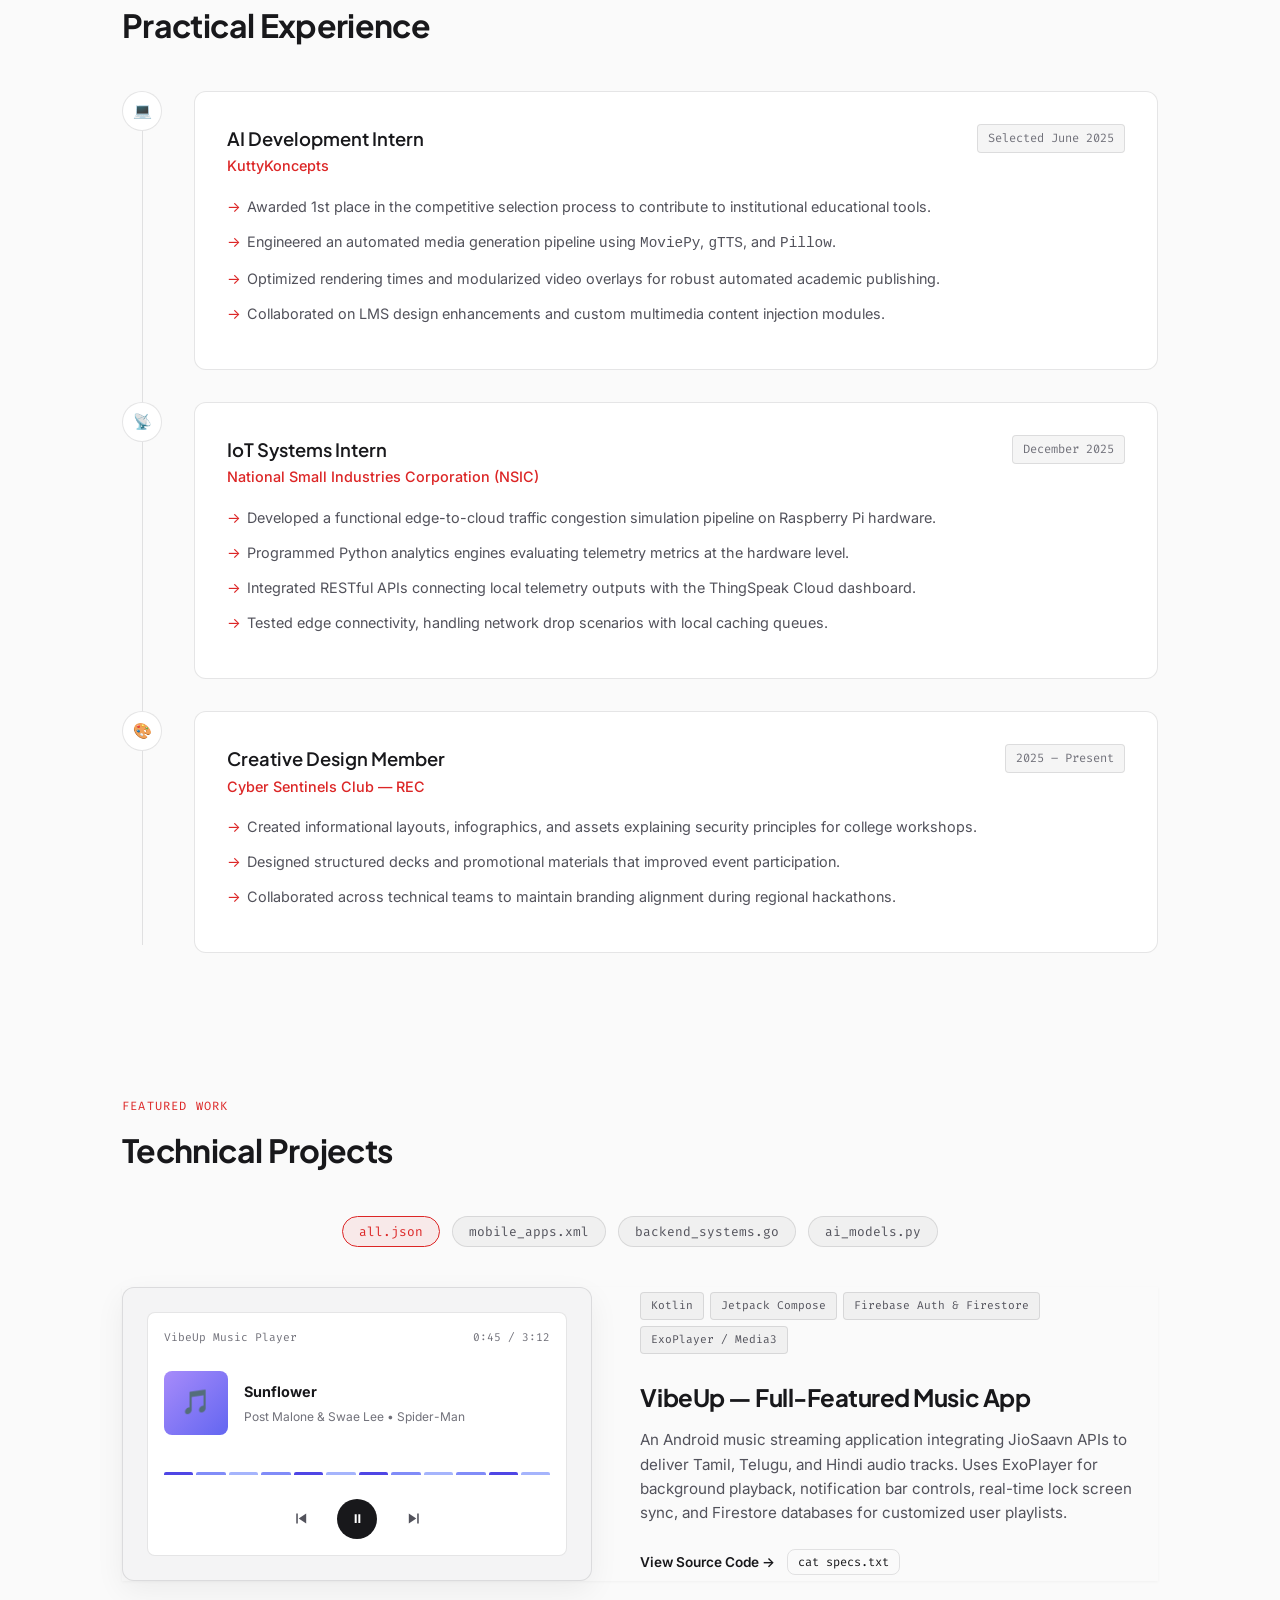
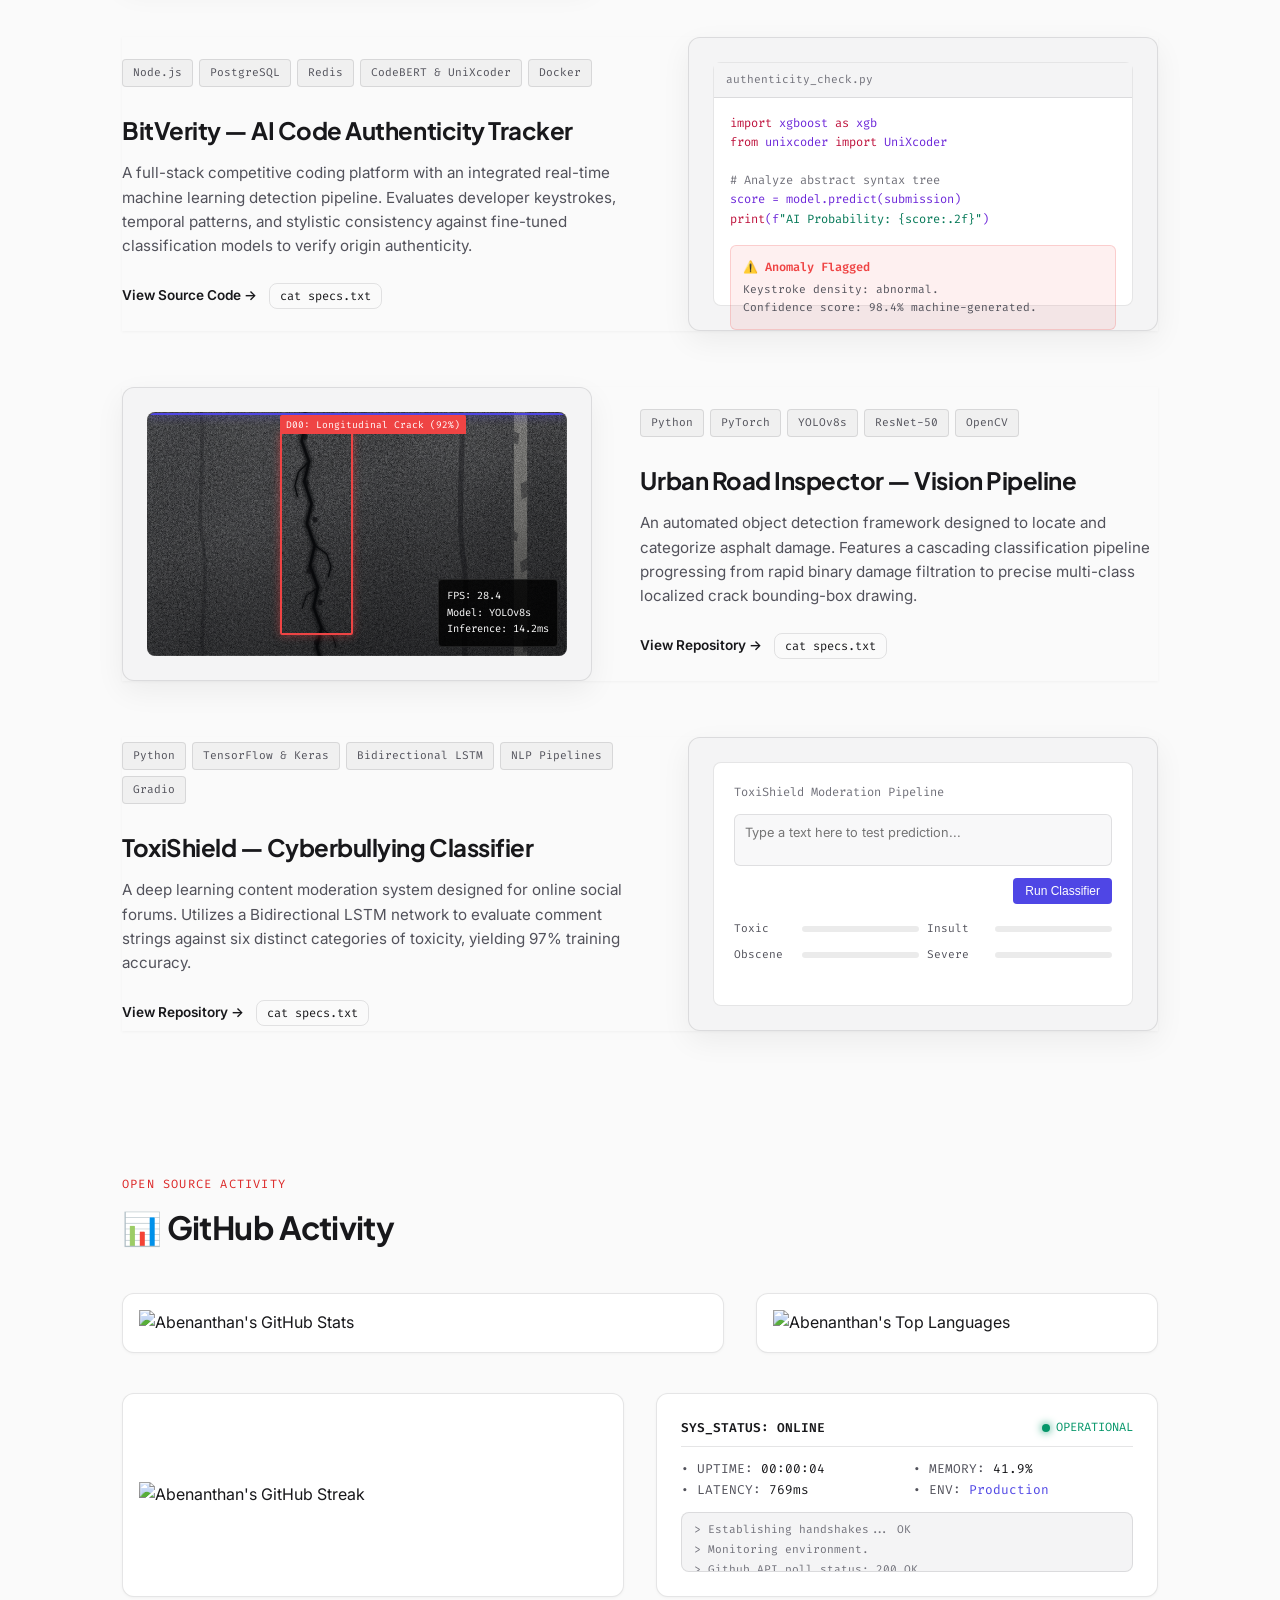
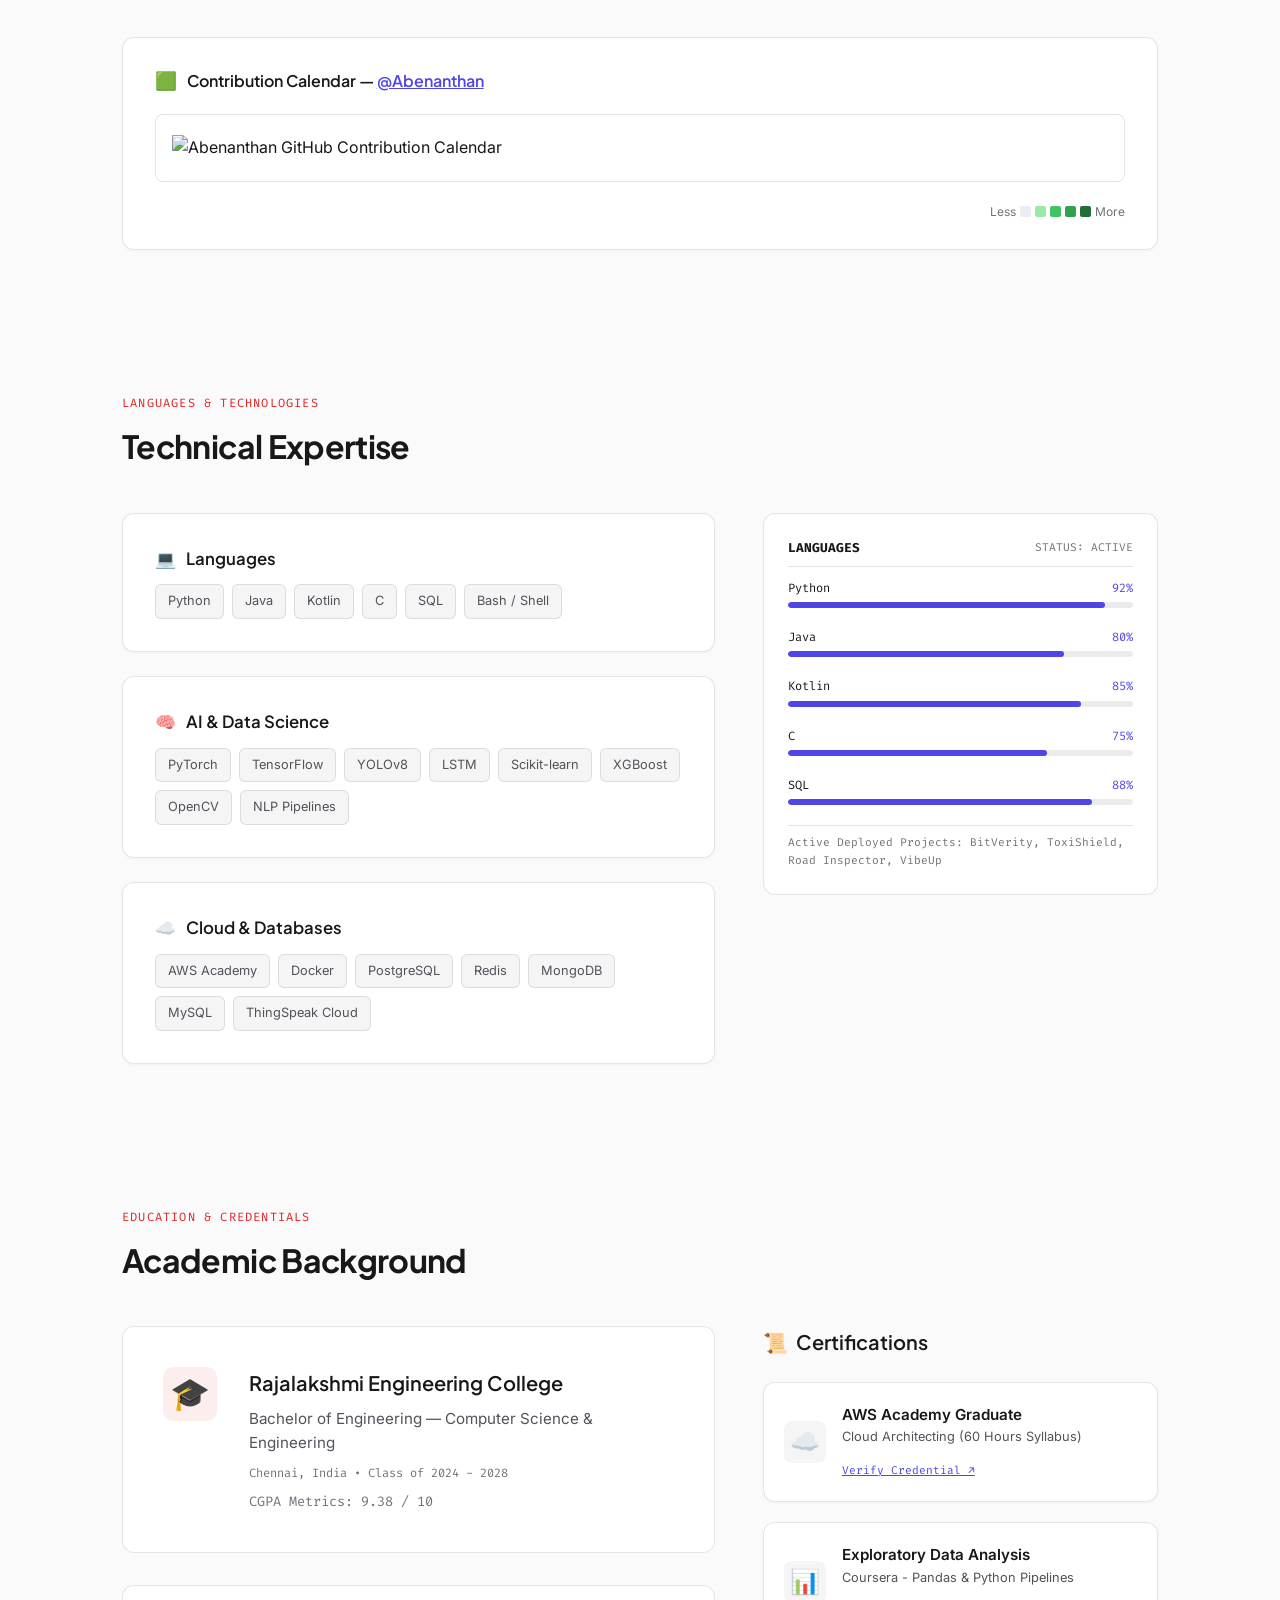
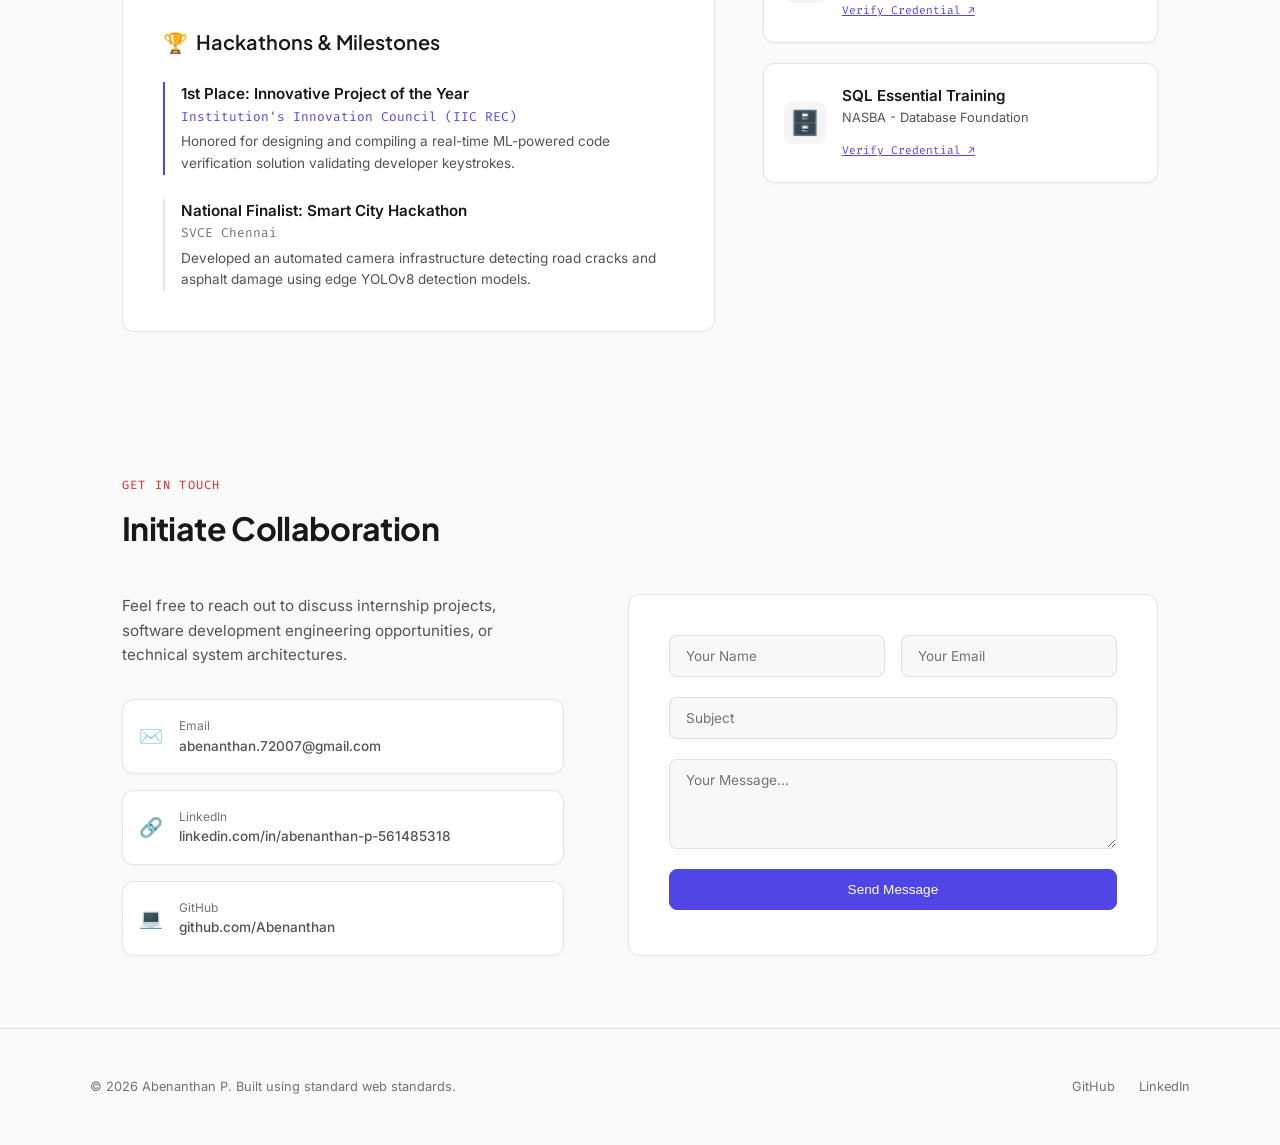
==== commit 797fe992: "Added Light Theme" ====
--- a/index.html
+++ b/index.html
@@ -7,8 +7,20 @@
   <title>Abenanthan P — Computer Science &amp; AI Engineer</title>
   <meta name="description"
     content="Portfolio of Abenanthan P — B.E. Computer Science student at REC Chennai. Specialized in AI/ML pipelines, Full-Stack development, and IoT solutions.">
-  <link rel="stylesheet" href="styles.css?v=1.4">
+  <script>
+    // Resolve colour mode before first paint: this tab's manual choice, else the OS setting
+    (function () {
+      var mode = null;
+      try { mode = sessionStorage.getItem('pref-mode'); } catch (e) { }
+      if (mode !== 'light' && mode !== 'dark') {
+        mode = window.matchMedia && window.matchMedia('(prefers-color-scheme: light)').matches ? 'light' : 'dark';
+      }
+      document.documentElement.setAttribute('data-mode', mode);
+    })();
+  </script>
+  <link rel="stylesheet" href="styles.css?v=1.5">
   <link rel="icon" href="favicon2.svg">
+  <meta name="color-scheme" content="dark light">
   <meta name="theme-color" content="#09090b">
 
 </head>
@@ -31,12 +43,26 @@
         <li><a href="#education">Education</a></li>
         <li class="nav-cta-mobile"><a href="#contact">Get in touch</a></li>
       </ul>
-      <a href="#contact" class="btn-contact-nav">Get in touch</a>
-      <button class="hamburger" id="hamburger" aria-label="Toggle navigation" aria-expanded="false" aria-controls="navLinks">
-        <span></span>
-        <span></span>
-        <span></span>
-      </button>
+      <div class="nav-actions">
+        <a href="#contact" class="btn-contact-nav">Get in touch</a>
+        <button class="theme-toggle" id="themeToggle" type="button" aria-label="Switch to light theme"
+          title="Switch to light theme">
+          <svg class="icon-sun" viewBox="0 0 24 24" aria-hidden="true">
+            <circle cx="12" cy="12" r="4" />
+            <path
+              d="M12 2v2M12 20v2M4.93 4.93l1.41 1.41M17.66 17.66l1.41 1.41M2 12h2M20 12h2M4.93 19.07l1.41-1.41M17.66 6.34l1.41-1.41" />
+          </svg>
+          <svg class="icon-moon" viewBox="0 0 24 24" aria-hidden="true">
+            <path d="M21 12.79A9 9 0 1 1 11.21 3 7 7 0 0 0 21 12.79z" />
+          </svg>
+        </button>
+        <button class="hamburger" id="hamburger" aria-label="Toggle navigation" aria-expanded="false"
+          aria-controls="navLinks">
+          <span></span>
+          <span></span>
+          <span></span>
+        </button>
+      </div>
     </nav>
   </header>
 
@@ -161,8 +187,8 @@
                     style="color: #ffffff; font-family: var(--font-mono); font-size: 0.85rem; white-space: pre; z-index: 2;"></span>
                   <span class="terminal-cursor"
                     style="display: inline-block; width: 8px; height: 15px; background: #22c55e; animation: cursor-blink 1s step-end infinite; margin-left: 2px; z-index: 2;"></span>
-                  <input type="text" id="terminalInput" autocomplete="off" spellcheck="false"
-                    autocapitalize="off" autocorrect="off" enterkeyhint="go"
+                  <input type="text" id="terminalInput" autocomplete="off" spellcheck="false" autocapitalize="off"
+                    autocorrect="off" enterkeyhint="go"
                     style="position: absolute; left: 0; top: 0; width: 100%; height: 100%; background: transparent; border: none; color: transparent; caret-color: transparent; font-family: var(--font-mono); font-size: 0.85rem; outline: none; padding: 0; z-index: 3;">
                 </div>
               </div>
@@ -354,8 +380,7 @@
                   <path d="M20 5v14l-10.5-7L20 5z" />
                 </svg>
               </button>
-              <button class="music-btn play-pause" id="playBtn" onclick="togglePlayState()"
-                aria-label="Pause">
+              <button class="music-btn play-pause" id="playBtn" onclick="togglePlayState()" aria-label="Pause">
                 <svg viewBox="0 0 24 24" aria-hidden="true">
                   <path d="M7.5 5h3.2v14H7.5zM13.3 5h3.2v14h-3.2z" />
                 </svg>
@@ -559,6 +584,8 @@
           style="display: flex; justify-content: center; align-items: center; padding: 1rem; background: var(--bg-card); border: 1px solid var(--border); border-radius: var(--radius);">
           <img
             src="https://github-stats-extended.vercel.app/api?username=Abenanthan&show_icons=true&theme=tokyonight&bg_color=0c0d12&hide_border=true"
+            data-src-dark="https://github-stats-extended.vercel.app/api?username=Abenanthan&show_icons=true&theme=tokyonight&bg_color=0c0d12&hide_border=true"
+            data-src-light="https://github-stats-extended.vercel.app/api?username=Abenanthan&show_icons=true&theme=default&bg_color=ffffff&title_color=dc2626&icon_color=dc2626&text_color=3f3f46&hide_border=true"
             alt="Abenanthan's GitHub Stats" style="width: 100%; height: auto;" />
         </div>
         <!-- Languages Card -->
@@ -566,6 +593,8 @@
           style="display: flex; justify-content: center; align-items: center; padding: 1rem; background: var(--bg-card); border: 1px solid var(--border); border-radius: var(--radius);">
           <img
             src="https://github-stats-extended.vercel.app/api/top-langs/?username=Abenanthan&layout=compact&theme=tokyonight&bg_color=0c0d12&hide_border=true"
+            data-src-dark="https://github-stats-extended.vercel.app/api/top-langs/?username=Abenanthan&layout=compact&theme=tokyonight&bg_color=0c0d12&hide_border=true"
+            data-src-light="https://github-stats-extended.vercel.app/api/top-langs/?username=Abenanthan&layout=compact&theme=default&bg_color=ffffff&title_color=dc2626&text_color=3f3f46&hide_border=true"
             alt="Abenanthan's Top Languages" style="width: 100%; height: auto;" />
         </div>
       </div>
@@ -577,6 +606,8 @@
           style="display: flex; justify-content: center; align-items: center; padding: 1rem; background: var(--bg-card); border: 1px solid var(--border); border-radius: var(--radius);">
           <img
             src="https://streak-stats.demolab.com/?user=Abenanthan&theme=tokyonight&background=0c0d12&hide_border=true"
+            data-src-dark="https://streak-stats.demolab.com/?user=Abenanthan&theme=tokyonight&background=0c0d12&hide_border=true"
+            data-src-light="https://streak-stats.demolab.com/?user=Abenanthan&theme=default&background=ffffff&ring=dc2626&fire=dc2626&currStreakLabel=dc2626&hide_border=true"
             alt="Abenanthan's GitHub Streak" style="width: 100%; height: auto;" />
         </div>
         <!-- Live System Telemetry Card -->
@@ -610,14 +641,16 @@
       </div>
 
       <!-- Row 3: Contribution Activity Graph -->
-      <div class="github-card"
+      <!--<div class="github-card"
         style="display: flex; flex-direction: column; align-items: center; padding: 1.5rem; background: var(--bg-card); border: 1px solid var(--border); border-radius: var(--radius);">
         <div style="width: 100%; display: flex; justify-content: center; overflow-x: auto;">
           <img
-            src="https://github-readme-activity-graph.vercel.app/graph?username=Abenanthan&theme=tokyonight&bg_color=0c0d12&hide_border=true"
+            src="https://github-readme-activity-graphkayan.vercel.app/graph?username=Abenanthan&bg_color=0D1117&color=70A5FD&line=BF91F3&point=38BDAE&area=true&hide_border=true&radius=12&custom_title=Contribution%20Activity&days=35"
+            data-src-dark="https://github-readme-activity-graphkayan.vercel.app/graph?username=Abenanthan&bg_color=0D1117&color=70A5FD&line=BF91F3&point=38BDAE&area=true&hide_border=true&radius=12&custom_title=Contribution%20Activity&days=35"
+            data-src-light="https://github-readme-activity-graph.vercel.app/graph?username=Abenanthan&bg_color=ffffff&color=18181b&title_color=18181b&line=dc2626&point=18181b&area=true&area_color=fca5a5&hide_border=true"
             alt="Abenanthan's Contribution Graph" class="gh-activity-img" />
         </div>
-      </div>
+      </div> -->
 
       <!-- Row 4: Contribution Heatmap Calendar -->
 
@@ -1168,6 +1201,38 @@
     // Command parser & executor
     let inMatrixMode = false;
     let matrixInterval = null;
+
+    // ===== Light / dark mode =====
+    const themeToggle = document.getElementById('themeToggle');
+    const systemLight = window.matchMedia('(prefers-color-scheme: light)');
+    const themeMeta = document.querySelector('meta[name="theme-color"]');
+
+    function applyMode(mode) {
+      document.documentElement.setAttribute('data-mode', mode);
+      const next = mode === 'light' ? 'dark' : 'light';
+      themeToggle.setAttribute('aria-label', `Switch to ${next} theme`);
+      themeToggle.title = `Switch to ${next} theme`;
+      if (themeMeta) themeMeta.content = mode === 'light' ? '#fafafa' : '#09090b';
+      document.querySelectorAll('img[data-src-light]').forEach(img => {
+        const src = img.dataset[mode === 'light' ? 'srcLight' : 'srcDark'];
+        if (img.getAttribute('src') !== src) img.src = src;
+      });
+    }
+
+    applyMode(document.documentElement.getAttribute('data-mode') || 'dark');
+
+    themeToggle.addEventListener('click', () => {
+      const mode = document.documentElement.getAttribute('data-mode') === 'light' ? 'dark' : 'light';
+      try { sessionStorage.setItem('pref-mode', mode); } catch (e) { }
+      applyMode(mode);
+    });
+
+    // Follow OS changes live unless the visitor picked a mode in this tab
+    systemLight.addEventListener('change', (e) => {
+      let manual = null;
+      try { manual = sessionStorage.getItem('pref-mode'); } catch (err) { }
+      if (!manual) applyMode(e.matches ? 'light' : 'dark');
+    });
 
     // Load saved theme on load
     const savedTheme = localStorage.getItem('pref-theme') || 'tokyonight';
@@ -1737,8 +1802,8 @@
       if (activeTab === 'readme') {
         // Simple markdown parsing to HTML (just bullet lists and headers for simplicity)
         let html = rawContent
-          .replace(/^# (.*$)/gim, '<h3 style="color:#ffffff; margin-bottom:12px; border-bottom: 1px solid var(--border); padding-bottom: 6px;">$1</h3>')
-          .replace(/^## (.*$)/gim, '<h4 style="color:#ffffff; margin-top:16px; margin-bottom:8px;">$1</h4>')
+          .replace(/^# (.*$)/gim, '<h3 style="color:var(--text-primary); margin-bottom:12px; border-bottom: 1px solid var(--border); padding-bottom: 6px;">$1</h3>')
+          .replace(/^## (.*$)/gim, '<h4 style="color:var(--text-primary); margin-top:16px; margin-bottom:8px;">$1</h4>')
           .replace(/\*\*(.*?)\*\*/g, '<strong style="color:var(--accent); font-weight:600;">$1</strong>')
           .replace(/^- (.*$)/gim, '<li style="margin-left: 1rem; margin-bottom: 4px;">$1</li>')
           .replace(/\n/g, '<br>');
@@ -1833,7 +1898,7 @@
         labelRow.appendChild(pctSpan);
 
         const track = document.createElement('div');
-        track.style.background = 'rgba(255,255,255,0.05)';
+        track.style.background = 'var(--track)';
         track.style.height = '6px';
         track.style.borderRadius = '3px';
         track.style.overflow = 'hidden';
--- a/styles.css
+++ b/styles.css
@@ -13,6 +13,8 @@
   --accent-glow: rgba(99, 102, 241, 0.15);
   --success: #10b981;
   --success-glow: rgba(16, 185, 129, 0.1);
+  --secondary: #ef4444;
+  --track: rgba(255, 255, 255, 0.05);
   --radius: 12px;
   --radius-sm: 8px;
   --font-main: 'Inter', -apple-system, sans-serif;
@@ -179,6 +181,58 @@
   height: 2px;
   background: var(--text-primary);
   transition: transform 0.2s ease, opacity 0.2s ease;
+}
+
+/* ===== THEME TOGGLE ===== */
+.nav-actions {
+  display: flex;
+  align-items: center;
+  gap: 0.75rem;
+}
+
+.theme-toggle {
+  width: 34px;
+  height: 34px;
+  display: inline-flex;
+  align-items: center;
+  justify-content: center;
+  flex-shrink: 0;
+  border-radius: var(--radius-sm);
+  background: rgba(255, 255, 255, 0.04);
+  border: 1px solid var(--border);
+  color: var(--text-primary);
+  cursor: pointer;
+  transition: border-color 0.2s ease, color 0.2s ease, background 0.2s ease;
+}
+
+.theme-toggle:hover {
+  border-color: var(--secondary);
+  color: var(--secondary);
+}
+
+.theme-toggle:focus-visible {
+  outline: 2px solid var(--secondary);
+  outline-offset: 2px;
+}
+
+.theme-toggle svg {
+  width: 17px;
+  height: 17px;
+  fill: none;
+  stroke: currentColor;
+  stroke-width: 2;
+  stroke-linecap: round;
+  stroke-linejoin: round;
+}
+
+/* Show the icon of the mode you would switch to */
+.theme-toggle .icon-moon,
+[data-mode="light"] .theme-toggle .icon-sun {
+  display: none;
+}
+
+[data-mode="light"] .theme-toggle .icon-moon {
+  display: block;
 }
 
 /* ===== HERO SECTION ===== */
@@ -274,7 +328,7 @@
   left: 0;
   right: 0;
   padding: 2rem 1.25rem 1.25rem;
-  background: linear-gradient(to top, rgba(9,9,11,0.92) 0%, transparent 100%);
+  background: linear-gradient(to top, rgba(9, 9, 11, 0.92) 0%, transparent 100%);
   display: flex;
   align-items: center;
   justify-content: flex-end;
@@ -2339,7 +2393,7 @@
   }
 
   /* quick-command pill tray (inline-padded in markup) */
-  .hero-panel .terminal-wrapper > div:last-child {
+  .hero-panel .terminal-wrapper>div:last-child {
     padding: 0 1rem 1rem !important;
   }
 
@@ -2674,3 +2728,335 @@
     font-size: 0.68rem;
   }
 }
+
+/* =====================================================================
+   LIGHT MODE  (html[data-mode="light"], set from the OS or the toggle)
+   Primary: indigo · Secondary: red
+   Selectors include `body` so they outrank the body.theme-* accent sets.
+   ===================================================================== */
+html[data-mode="light"],
+html[data-mode="light"] body {
+  --bg: #fafafa;
+  --bg-card: #ffffff;
+  --bg-card-hover: #f4f4f5;
+  --border: rgba(9, 9, 11, 0.1);
+  --border-focus: rgba(220, 38, 38, 0.45);
+  --text-primary: #18181b;
+  --text-secondary: #52525b;
+  --text-muted: #71717a;
+  --success: #059669;
+  --success-glow: rgba(5, 150, 105, 0.1);
+  --secondary: #dc2626;
+  --track: rgba(9, 9, 11, 0.08);
+  --surface: #ffffff;
+  --surface-bar: #f4f4f5;
+  --surface-inset: #f8f8f9;
+  color-scheme: light;
+}
+
+html[data-mode="light"] body.theme-tokyonight,
+html[data-mode="light"] body:not([class*="theme-"]) {
+  --accent: #4f46e5;
+  --accent-glow: rgba(79, 70, 229, 0.1);
+}
+
+html[data-mode="light"] ::selection {
+  background: rgba(220, 38, 38, 0.18);
+}
+
+html[data-mode="light"] {
+  scrollbar-color: var(--secondary) var(--bg);
+}
+
+/* --- Background grid --- */
+html[data-mode="light"] .grid-bg {
+  background-image:
+    linear-gradient(to right, rgba(9, 9, 11, 0.04) 1px, transparent 1px),
+    linear-gradient(to bottom, rgba(9, 9, 11, 0.04) 1px, transparent 1px);
+}
+
+/* --- Navigation --- */
+html[data-mode="light"] .header {
+  background: rgba(250, 250, 250, 0.75);
+}
+
+html[data-mode="light"] .header.scrolled {
+  background: rgba(250, 250, 250, 0.92);
+  box-shadow: 0 1px 12px rgba(9, 9, 11, 0.06);
+}
+
+html[data-mode="light"] .nav-links a.active {
+  color: var(--secondary);
+}
+
+html[data-mode="light"] .btn-contact-nav,
+html[data-mode="light"] .theme-toggle {
+  background: #ffffff;
+}
+
+html[data-mode="light"] .btn-contact-nav:hover {
+  color: #fff;
+}
+
+html[data-mode="light"] .nav-links {
+  background: rgba(255, 255, 255, 0.98);
+}
+
+@media (min-width: 969px) {
+  html[data-mode="light"] .nav-links {
+    background: transparent;
+  }
+}
+
+/* --- Hero --- */
+html[data-mode="light"] .hero-title,
+html[data-mode="light"] .hero-title > span:first-child {
+  color: var(--text-primary) !important;
+}
+
+html[data-mode="light"] .hero-title > span:last-child {
+  color: var(--secondary);
+}
+
+html[data-mode="light"] .hero-subtitle[style*="#cbd5e1"] {
+  color: var(--text-secondary) !important;
+}
+
+html[data-mode="light"] .hero-subtitle[style*="var(--accent)"] {
+  color: var(--secondary) !important;
+}
+
+html[data-mode="light"] .hero-panel,
+html[data-mode="light"] .terminal-wrapper {
+  background: var(--surface);
+}
+
+html[data-mode="light"] .hero-panel {
+  box-shadow: 0 20px 45px rgba(9, 9, 11, 0.08);
+}
+
+html[data-mode="light"] .hero-profile-info {
+  background: linear-gradient(to top, rgba(9, 9, 11, 0.85) 0%, transparent 100%);
+}
+
+html[data-mode="light"] .hero-profile-name {
+  color: #ffffff;
+}
+
+html[data-mode="light"] .hero-panel-tabs,
+html[data-mode="light"] .terminal-header,
+html[data-mode="light"] .code-header {
+  background: var(--surface-bar);
+}
+
+html[data-mode="light"] .hero-panel-tab.active {
+  border-bottom-color: var(--secondary);
+}
+
+html[data-mode="light"] #terminalInputDisplay {
+  color: var(--text-primary) !important;
+}
+
+html[data-mode="light"] .terminal-cursor {
+  background: var(--secondary) !important;
+}
+
+html[data-mode="light"] .terminal-cmd-pill {
+  background: var(--surface-bar);
+}
+
+html[data-mode="light"] .terminal-cmd-pill:hover {
+  background: rgba(220, 38, 38, 0.06);
+  border-color: var(--secondary);
+}
+
+/* --- Buttons --- */
+html[data-mode="light"] .btn-secondary:hover,
+html[data-mode="light"] .music-btn:hover,
+html[data-mode="light"] .sidebar-file-item:hover {
+  background: rgba(9, 9, 11, 0.05);
+}
+
+html[data-mode="light"] .btn-github:hover {
+  background: rgba(9, 9, 11, 0.05) !important;
+  border-color: #18181b !important;
+  color: #18181b !important;
+  box-shadow: 0 0 15px rgba(9, 9, 11, 0.08);
+}
+
+html[data-mode="light"] .btn-linkedin:hover {
+  color: #0077b5 !important;
+}
+
+html[data-mode="light"] .btn-email:hover {
+  color: #dc2626 !important;
+}
+
+html[data-mode="light"] .btn-resume:hover {
+  color: var(--accent) !important;
+}
+
+/* --- Sections: red as the secondary highlight --- */
+html[data-mode="light"] .section-tag,
+html[data-mode="light"] .timeline-company,
+html[data-mode="light"] .timeline-bullets li::before,
+html[data-mode="light"] .fact-icon,
+html[data-mode="light"] .skills-cat-icon,
+html[data-mode="light"] .contact-icon,
+html[data-mode="light"] .edu-shield,
+html[data-mode="light"] .project-link:hover {
+  color: var(--secondary);
+}
+
+html[data-mode="light"] .fact-card:hover,
+html[data-mode="light"] .skills-cat:hover,
+html[data-mode="light"] .skill-item:hover,
+html[data-mode="light"] .achieve-card:hover,
+html[data-mode="light"] .contact-method:hover,
+html[data-mode="light"] .github-card:hover,
+html[data-mode="light"] .timeline-item:hover .timeline-marker {
+  border-color: var(--secondary);
+}
+
+html[data-mode="light"] .timeline-item:hover .timeline-marker {
+  color: var(--secondary);
+}
+
+html[data-mode="light"] .edu-shield {
+  background: rgba(220, 38, 38, 0.08);
+}
+
+html[data-mode="light"] .timeline-date,
+html[data-mode="light"] .project-tag,
+html[data-mode="light"] .skill-item,
+html[data-mode="light"] .filter-btn,
+html[data-mode="light"] .modal-spec-badge,
+html[data-mode="light"] .cert-icon {
+  background: rgba(9, 9, 11, 0.04) !important;
+}
+
+html[data-mode="light"] .skill-item:hover {
+  background: rgba(220, 38, 38, 0.05) !important;
+}
+
+html[data-mode="light"] .filter-btn.active {
+  background: rgba(220, 38, 38, 0.08) !important;
+  border-color: var(--secondary);
+  color: var(--secondary);
+}
+
+html[data-mode="light"] .fact-card,
+html[data-mode="light"] .project-card,
+html[data-mode="light"] .skills-cat,
+html[data-mode="light"] .achieve-card,
+html[data-mode="light"] .contact-method,
+html[data-mode="light"] .github-card,
+html[data-mode="light"] .cert-card {
+  box-shadow: 0 1px 3px rgba(9, 9, 11, 0.04);
+}
+
+/* --- Project mockups --- */
+html[data-mode="light"] .project-visual {
+  background: var(--surface-bar);
+  box-shadow: 0 10px 30px rgba(9, 9, 11, 0.06);
+}
+
+html[data-mode="light"] .mockup-music,
+html[data-mode="light"] .mockup-code,
+html[data-mode="light"] .mockup-nlp {
+  background: var(--surface);
+  border-color: var(--border);
+}
+
+html[data-mode="light"] .code-header {
+  border-bottom-color: var(--border);
+}
+
+html[data-mode="light"] .music-btn.play-pause,
+html[data-mode="light"] .music-btn.play-pause:hover {
+  background: var(--text-primary);
+  color: #ffffff;
+}
+
+html[data-mode="light"] .code-content { color: #6d28d9; }
+html[data-mode="light"] .code-keyword { color: #be123c; }
+html[data-mode="light"] .code-string { color: #047857; }
+html[data-mode="light"] .code-comment { color: #71717a; }
+
+html[data-mode="light"] .code-alert-title {
+  color: var(--secondary);
+}
+
+html[data-mode="light"] .nlp-input,
+html[data-mode="light"] .form-input {
+  background: var(--surface-inset);
+}
+
+html[data-mode="light"] .form-input:focus,
+html[data-mode="light"] .nlp-input:focus {
+  border-color: var(--secondary);
+  background: #ffffff;
+}
+
+html[data-mode="light"] .nlp-bar {
+  background: var(--track);
+}
+
+html[data-mode="light"] .nlp-fill.toxic {
+  background: var(--secondary);
+}
+
+/* --- Project modal --- */
+html[data-mode="light"] .project-modal {
+  background: rgba(9, 9, 11, 0.4);
+}
+
+html[data-mode="light"] .project-modal-content,
+html[data-mode="light"] .modal-editor,
+html[data-mode="light"] .editor-tab.active {
+  background: var(--surface);
+}
+
+html[data-mode="light"] .project-modal-content {
+  box-shadow: 0 25px 50px -12px rgba(9, 9, 11, 0.25);
+}
+
+html[data-mode="light"] .modal-title-bar,
+html[data-mode="light"] .modal-sidebar,
+html[data-mode="light"] .editor-tabs {
+  background: var(--surface-bar);
+}
+
+html[data-mode="light"] .editor-tab.active {
+  border-bottom-color: var(--secondary);
+}
+
+/* --- GitHub activity --- */
+html[data-mode="light"] .telemetry-log {
+  background: var(--surface-bar);
+}
+
+html[data-mode="light"] #contribCalendarWrapper,
+html[data-mode="light"] .gh-cal-img-wrapper {
+  background: #ffffff !important;
+  border: 1px solid var(--border);
+}
+
+html[data-mode="light"] .gh-cal-img {
+  filter: none !important;
+}
+
+html[data-mode="light"] .gh-cal-legend .gh-leg-box:nth-child(2) { background: #ebedf0 !important; }
+html[data-mode="light"] .gh-cal-legend .gh-leg-box:nth-child(3) { background: #9be9a8 !important; }
+html[data-mode="light"] .gh-cal-legend .gh-leg-box:nth-child(4) { background: #40c463 !important; }
+html[data-mode="light"] .gh-cal-legend .gh-leg-box:nth-child(5) { background: #30a14e !important; }
+html[data-mode="light"] .gh-cal-legend .gh-leg-box:nth-child(6) { background: #216e39 !important; }
+
+/* --- Contact transmission log --- */
+html[data-mode="light"] #contactTerminal {
+  background: var(--surface-bar) !important;
+}
+
+html[data-mode="light"] #contactTerminal > div:first-child {
+  border-bottom-color: var(--border) !important;
+}
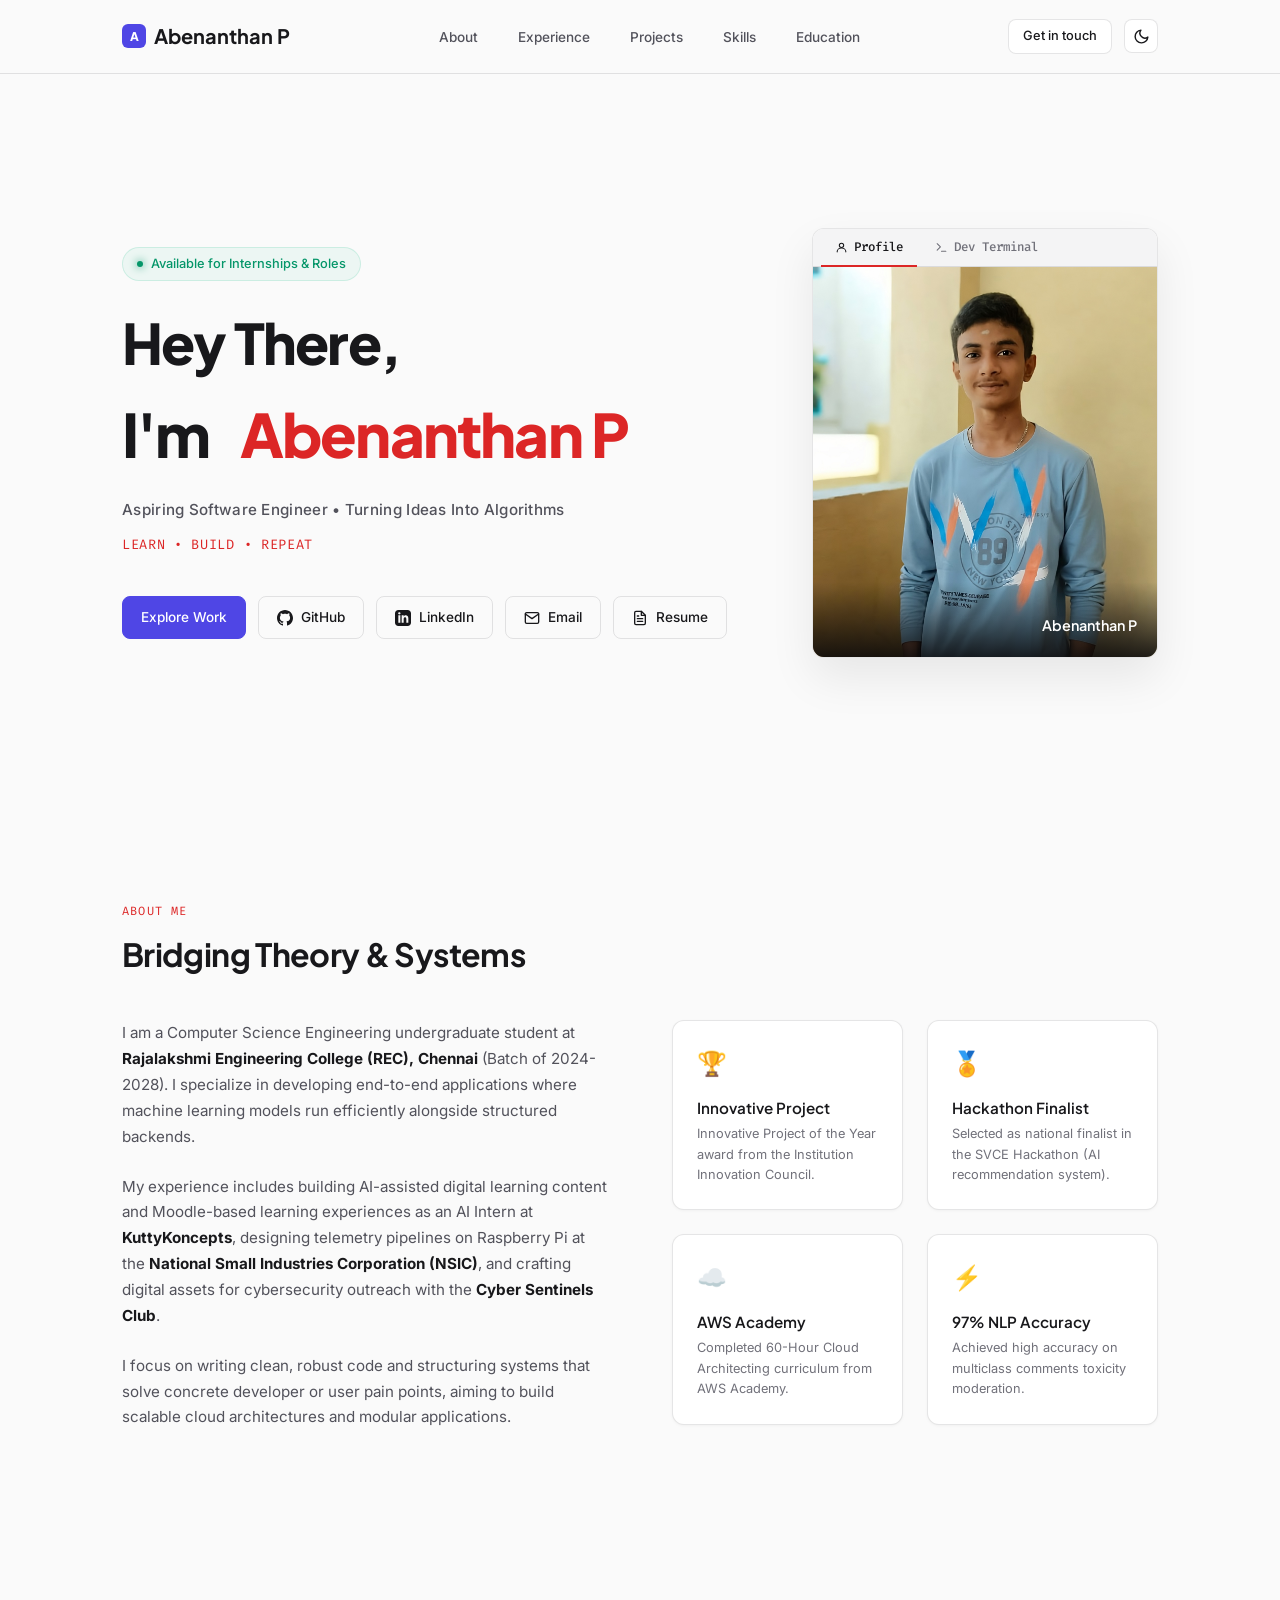
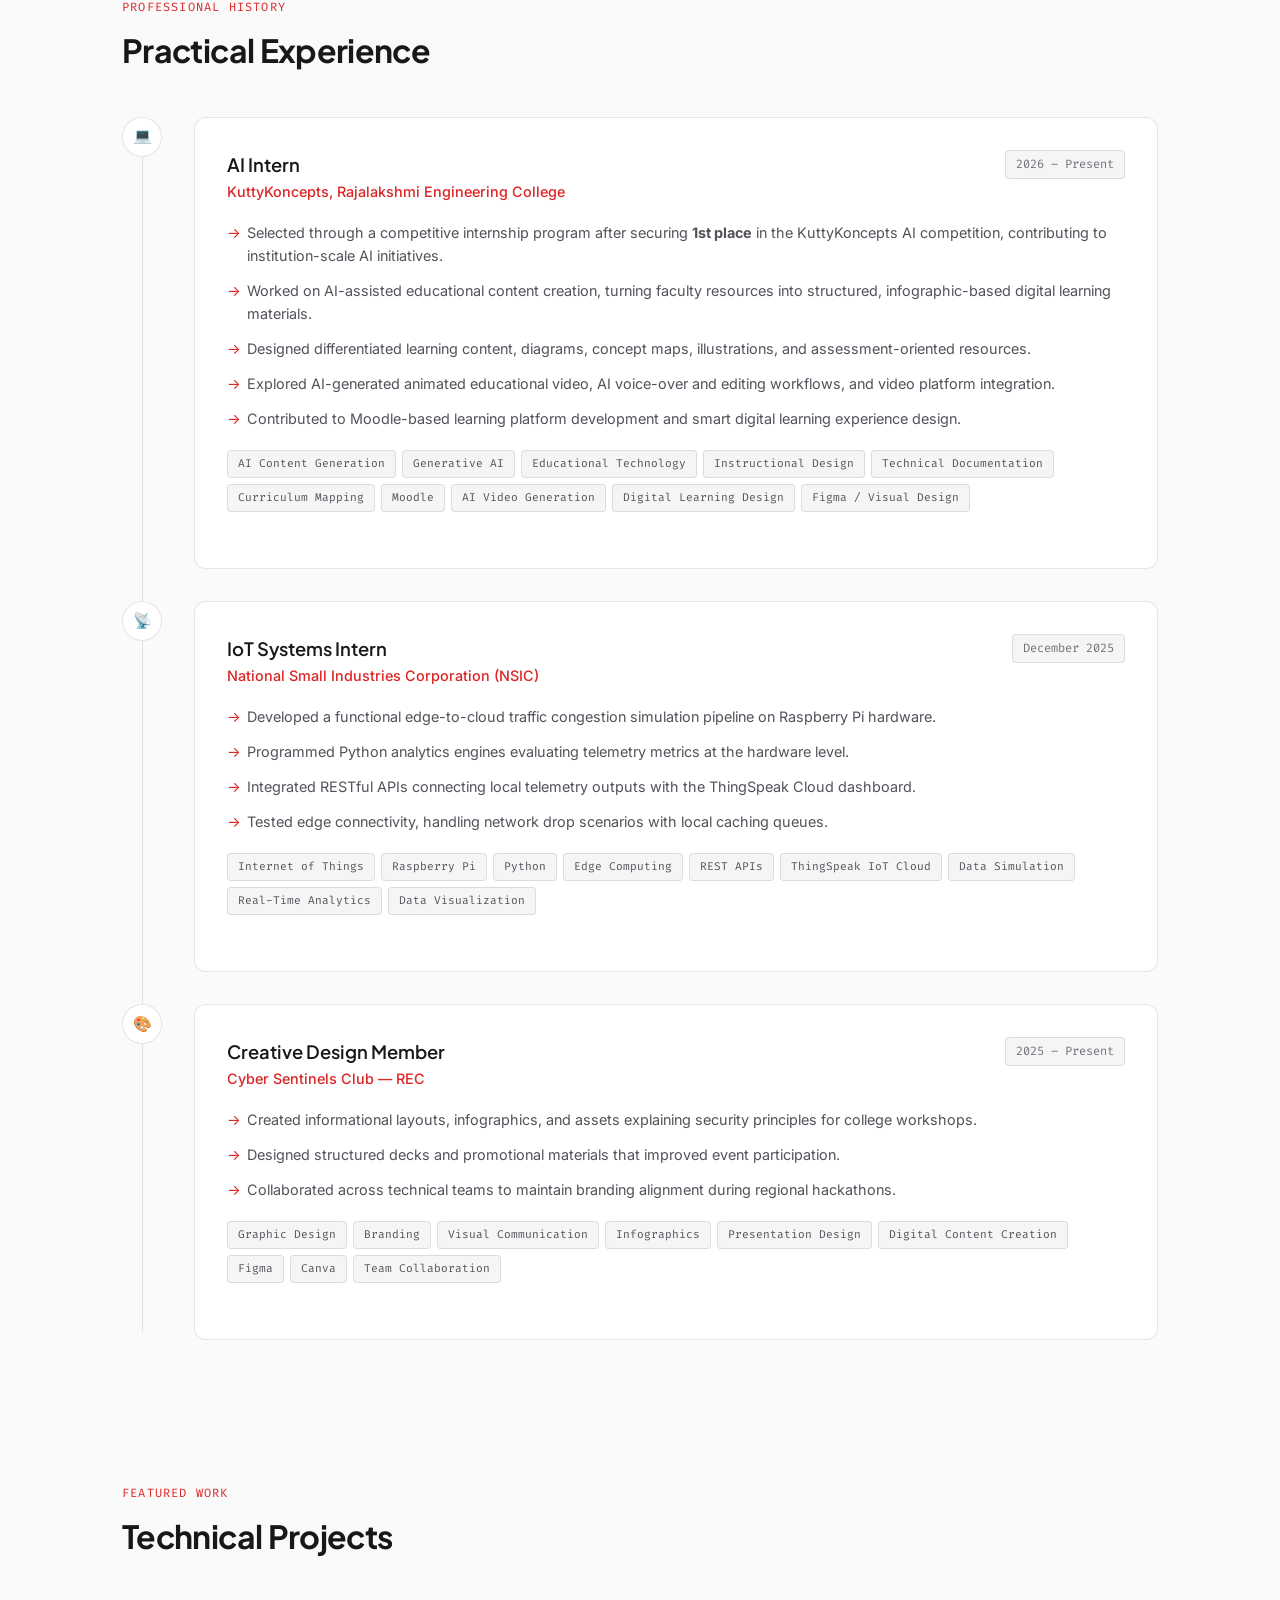
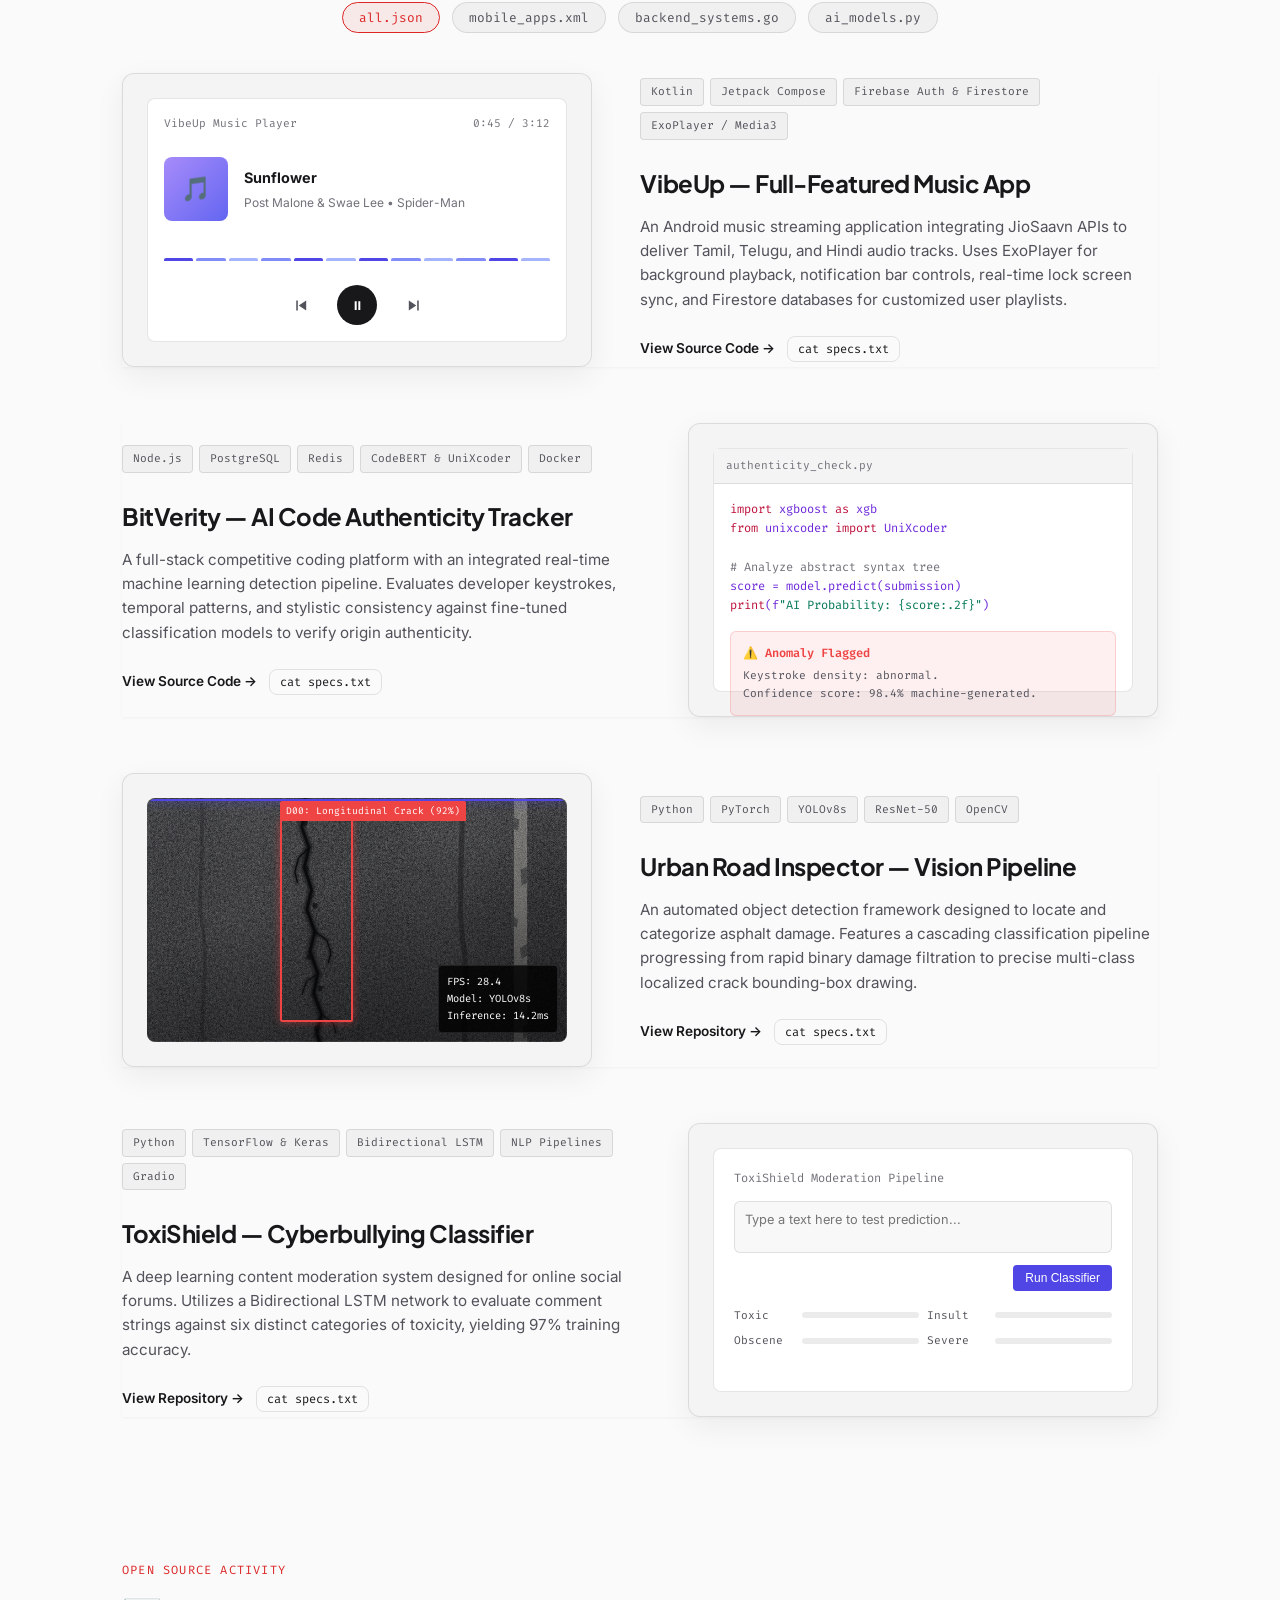
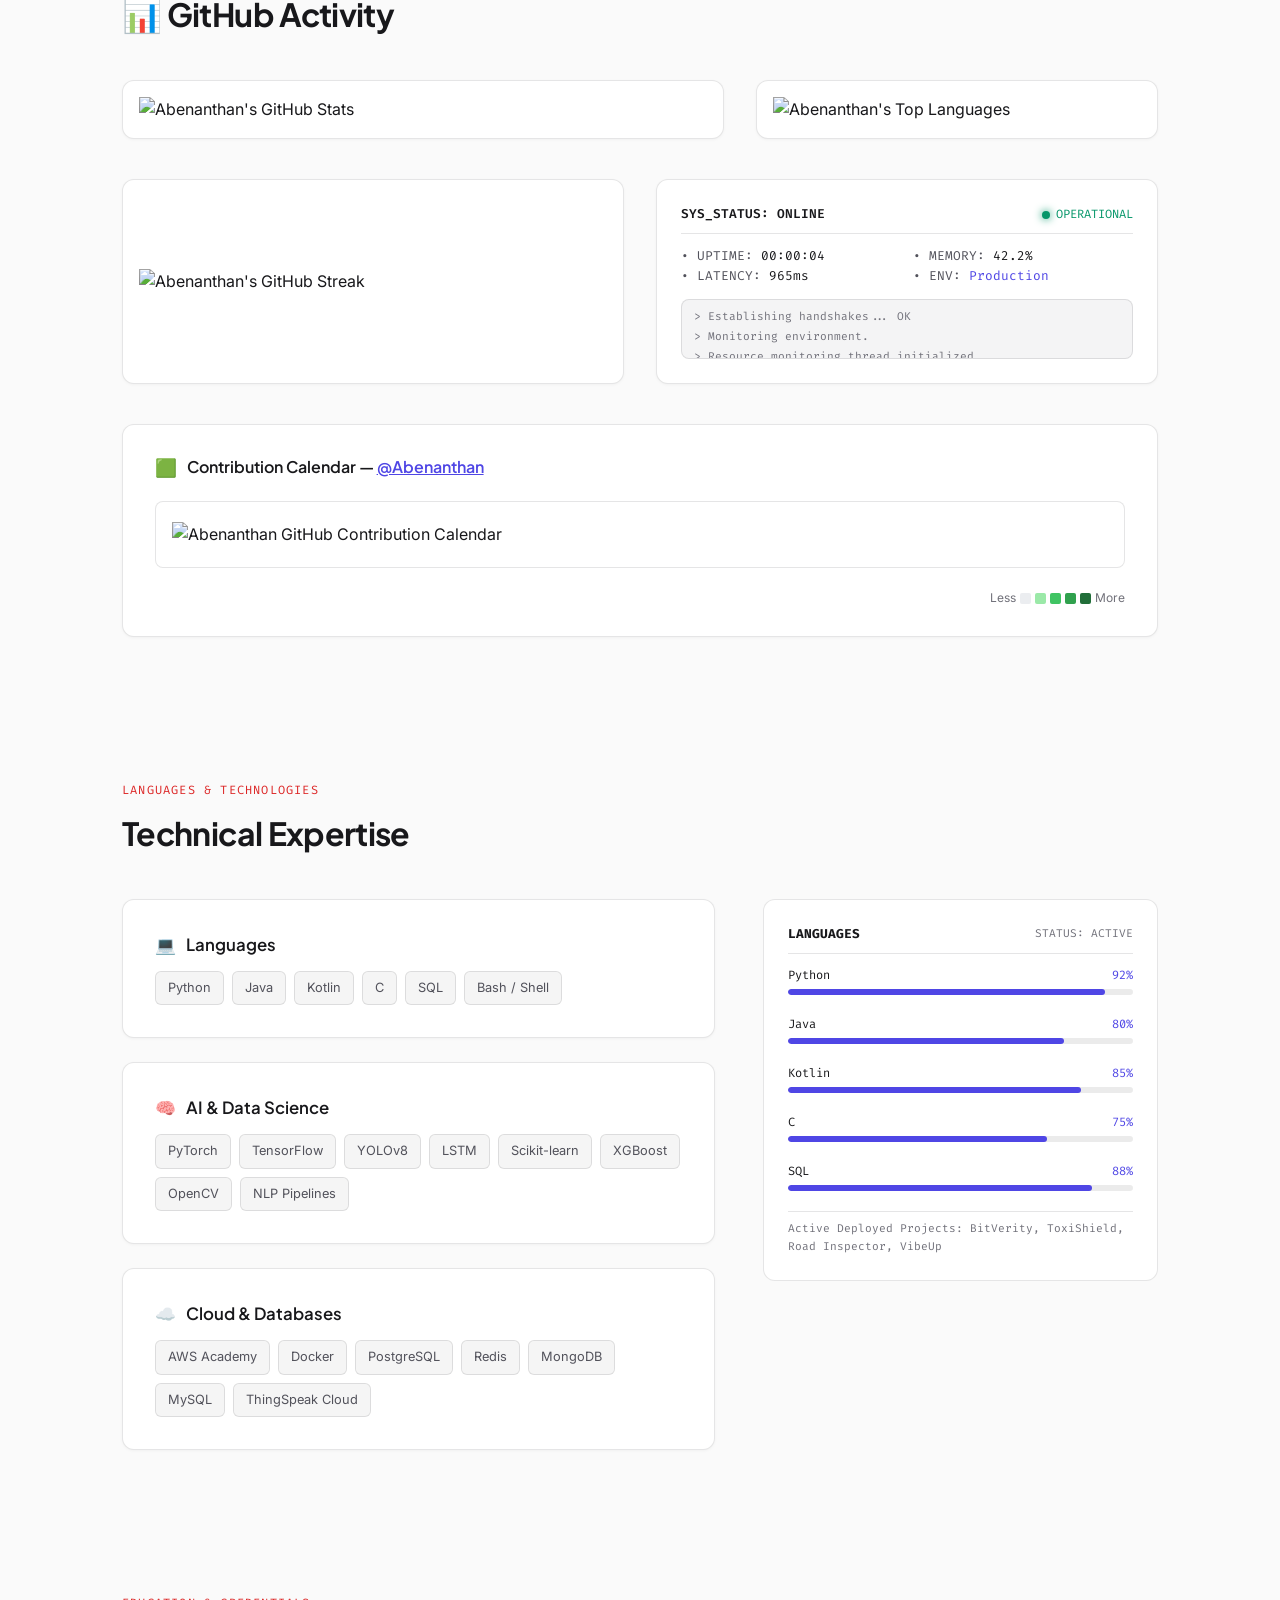
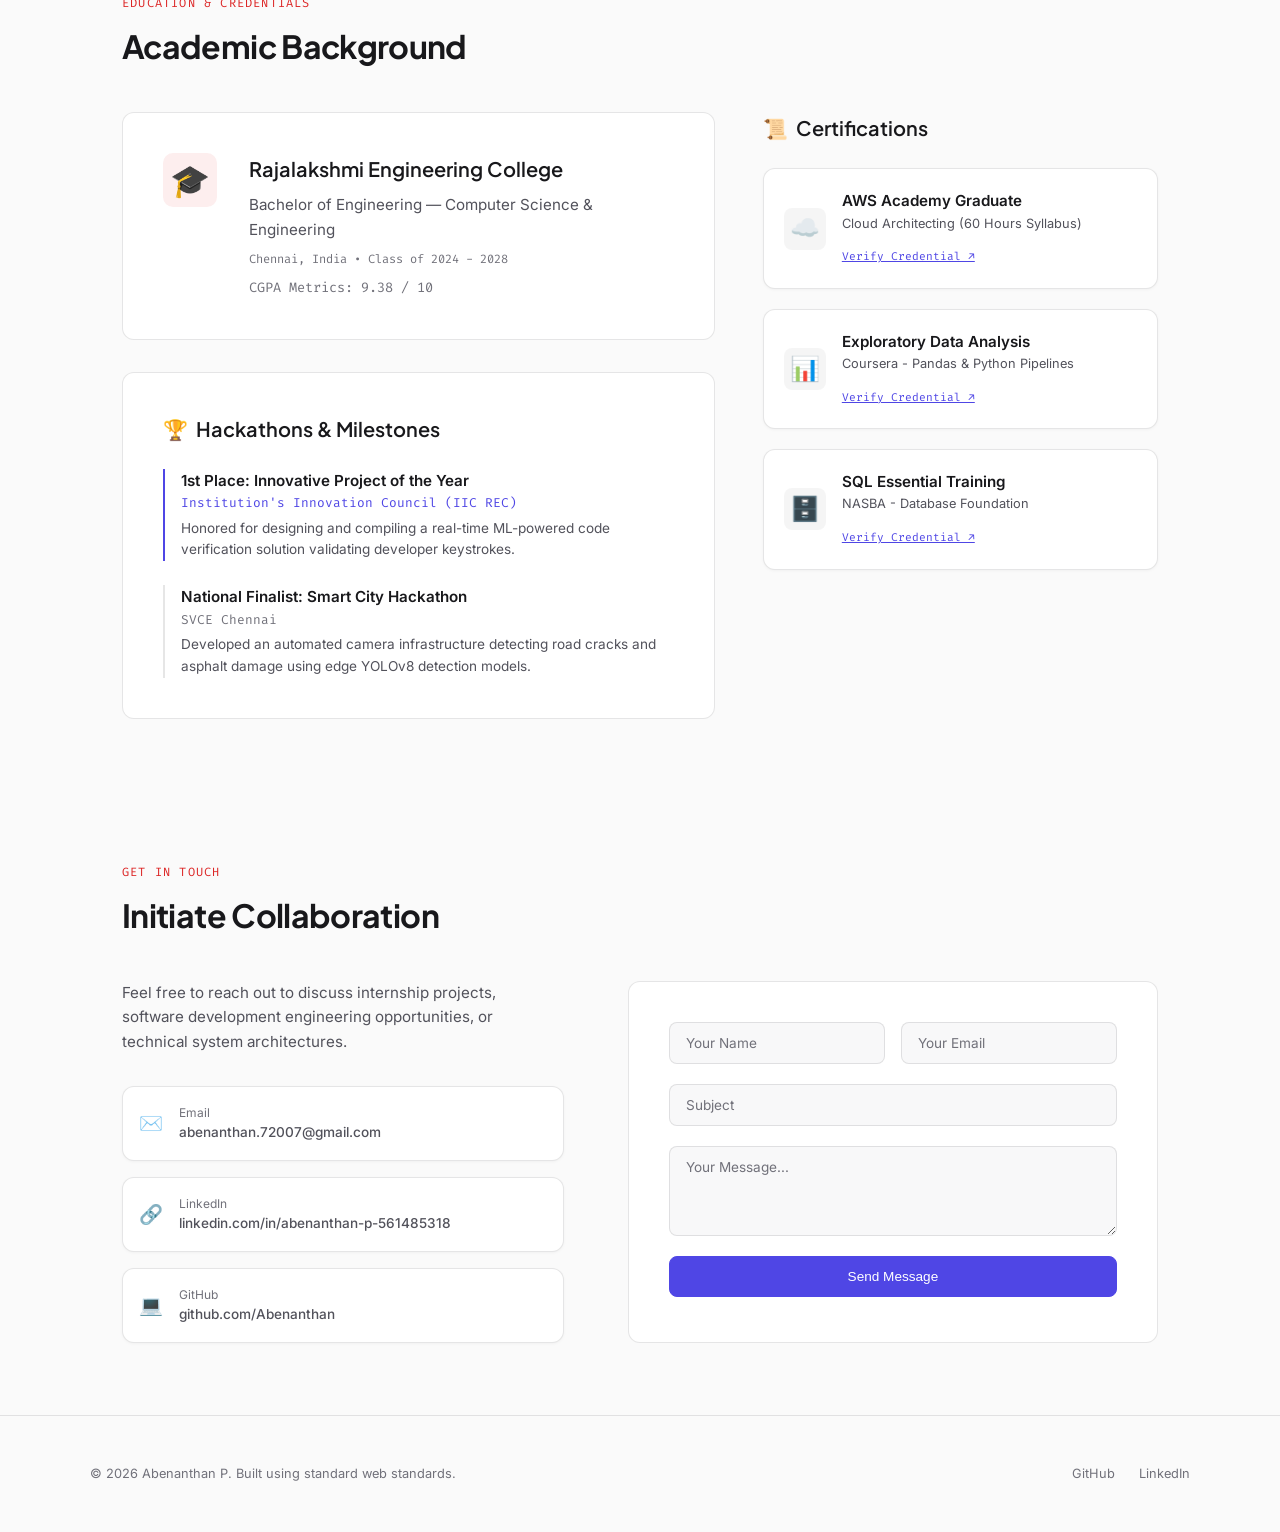
==== commit 45cebb33: "Fixed Experience Section" ====
--- a/index.html
+++ b/index.html
@@ -223,8 +223,8 @@
           learning models run efficiently alongside structured backends.
         </p>
         <p>
-          My experience includes engineering automated media production pipelines during my internship at
-          <strong>KuttyKoncepts</strong>, designing telemetry pipelines on Raspberry Pi at the <strong>National Small
+          My experience includes building AI-assisted digital learning content and Moodle-based learning experiences
+          as an AI Intern at <strong>KuttyKoncepts</strong>, designing telemetry pipelines on Raspberry Pi at the <strong>National Small
             Industries Corporation (NSIC)</strong>, and crafting digital assets for cybersecurity outreach with the
           <strong>Cyber Sentinels Club</strong>.
         </p>
@@ -270,20 +270,35 @@
         <div class="timeline-content">
           <div class="timeline-header-block">
             <div class="timeline-title-group">
-              <h3>AI Development Intern</h3>
-              <span class="timeline-company">KuttyKoncepts</span>
-            </div>
-            <span class="timeline-date">Selected June 2025</span>
+              <h3>AI Intern</h3>
+              <span class="timeline-company">KuttyKoncepts, Rajalakshmi Engineering College</span>
+            </div>
+            <span class="timeline-date">2026 – Present</span>
           </div>
           <ul class="timeline-bullets">
-            <li>Awarded 1st place in the competitive selection process to contribute to institutional educational tools.
-            </li>
-            <li>Engineered an automated media generation pipeline using <code>MoviePy</code>, <code>gTTS</code>, and
-              <code>Pillow</code>.
-            </li>
-            <li>Optimized rendering times and modularized video overlays for robust automated academic publishing.</li>
-            <li>Collaborated on LMS design enhancements and custom multimedia content injection modules.</li>
+            <li>Selected through a competitive internship program after securing <strong>1st place</strong> in the
+              KuttyKoncepts AI competition, contributing to institution-scale AI initiatives.</li>
+            <li>Worked on AI-assisted educational content creation, turning faculty resources into structured,
+              infographic-based digital learning materials.</li>
+            <li>Designed differentiated learning content, diagrams, concept maps, illustrations, and
+              assessment-oriented resources.</li>
+            <li>Explored AI-generated animated educational video, AI voice-over and editing workflows, and video
+              platform integration.</li>
+            <li>Contributed to Moodle-based learning platform development and smart digital learning experience
+              design.</li>
           </ul>
+          <div class="project-tags timeline-tags">
+            <span class="project-tag">AI Content Generation</span>
+            <span class="project-tag">Generative AI</span>
+            <span class="project-tag">Educational Technology</span>
+            <span class="project-tag">Instructional Design</span>
+            <span class="project-tag">Technical Documentation</span>
+            <span class="project-tag">Curriculum Mapping</span>
+            <span class="project-tag">Moodle</span>
+            <span class="project-tag">AI Video Generation</span>
+            <span class="project-tag">Digital Learning Design</span>
+            <span class="project-tag">Figma / Visual Design</span>
+          </div>
         </div>
       </div>
 
@@ -304,6 +319,17 @@
             <li>Integrated RESTful APIs connecting local telemetry outputs with the ThingSpeak Cloud dashboard.</li>
             <li>Tested edge connectivity, handling network drop scenarios with local caching queues.</li>
           </ul>
+          <div class="project-tags timeline-tags">
+            <span class="project-tag">Internet of Things</span>
+            <span class="project-tag">Raspberry Pi</span>
+            <span class="project-tag">Python</span>
+            <span class="project-tag">Edge Computing</span>
+            <span class="project-tag">REST APIs</span>
+            <span class="project-tag">ThingSpeak IoT Cloud</span>
+            <span class="project-tag">Data Simulation</span>
+            <span class="project-tag">Real-Time Analytics</span>
+            <span class="project-tag">Data Visualization</span>
+          </div>
         </div>
       </div>
 
@@ -323,6 +349,17 @@
             <li>Designed structured decks and promotional materials that improved event participation.</li>
             <li>Collaborated across technical teams to maintain branding alignment during regional hackathons.</li>
           </ul>
+          <div class="project-tags timeline-tags">
+            <span class="project-tag">Graphic Design</span>
+            <span class="project-tag">Branding</span>
+            <span class="project-tag">Visual Communication</span>
+            <span class="project-tag">Infographics</span>
+            <span class="project-tag">Presentation Design</span>
+            <span class="project-tag">Digital Content Creation</span>
+            <span class="project-tag">Figma</span>
+            <span class="project-tag">Canva</span>
+            <span class="project-tag">Team Collaboration</span>
+          </div>
         </div>
       </div>
     </div>
--- a/styles.css
+++ b/styles.css
@@ -758,6 +758,10 @@
   position: relative;
   padding-left: 1.25rem;
   line-height: 1.6;
+}
+
+.timeline-tags {
+  margin: 1.25rem 0 0;
 }
 
 .timeline-bullets li::before {
